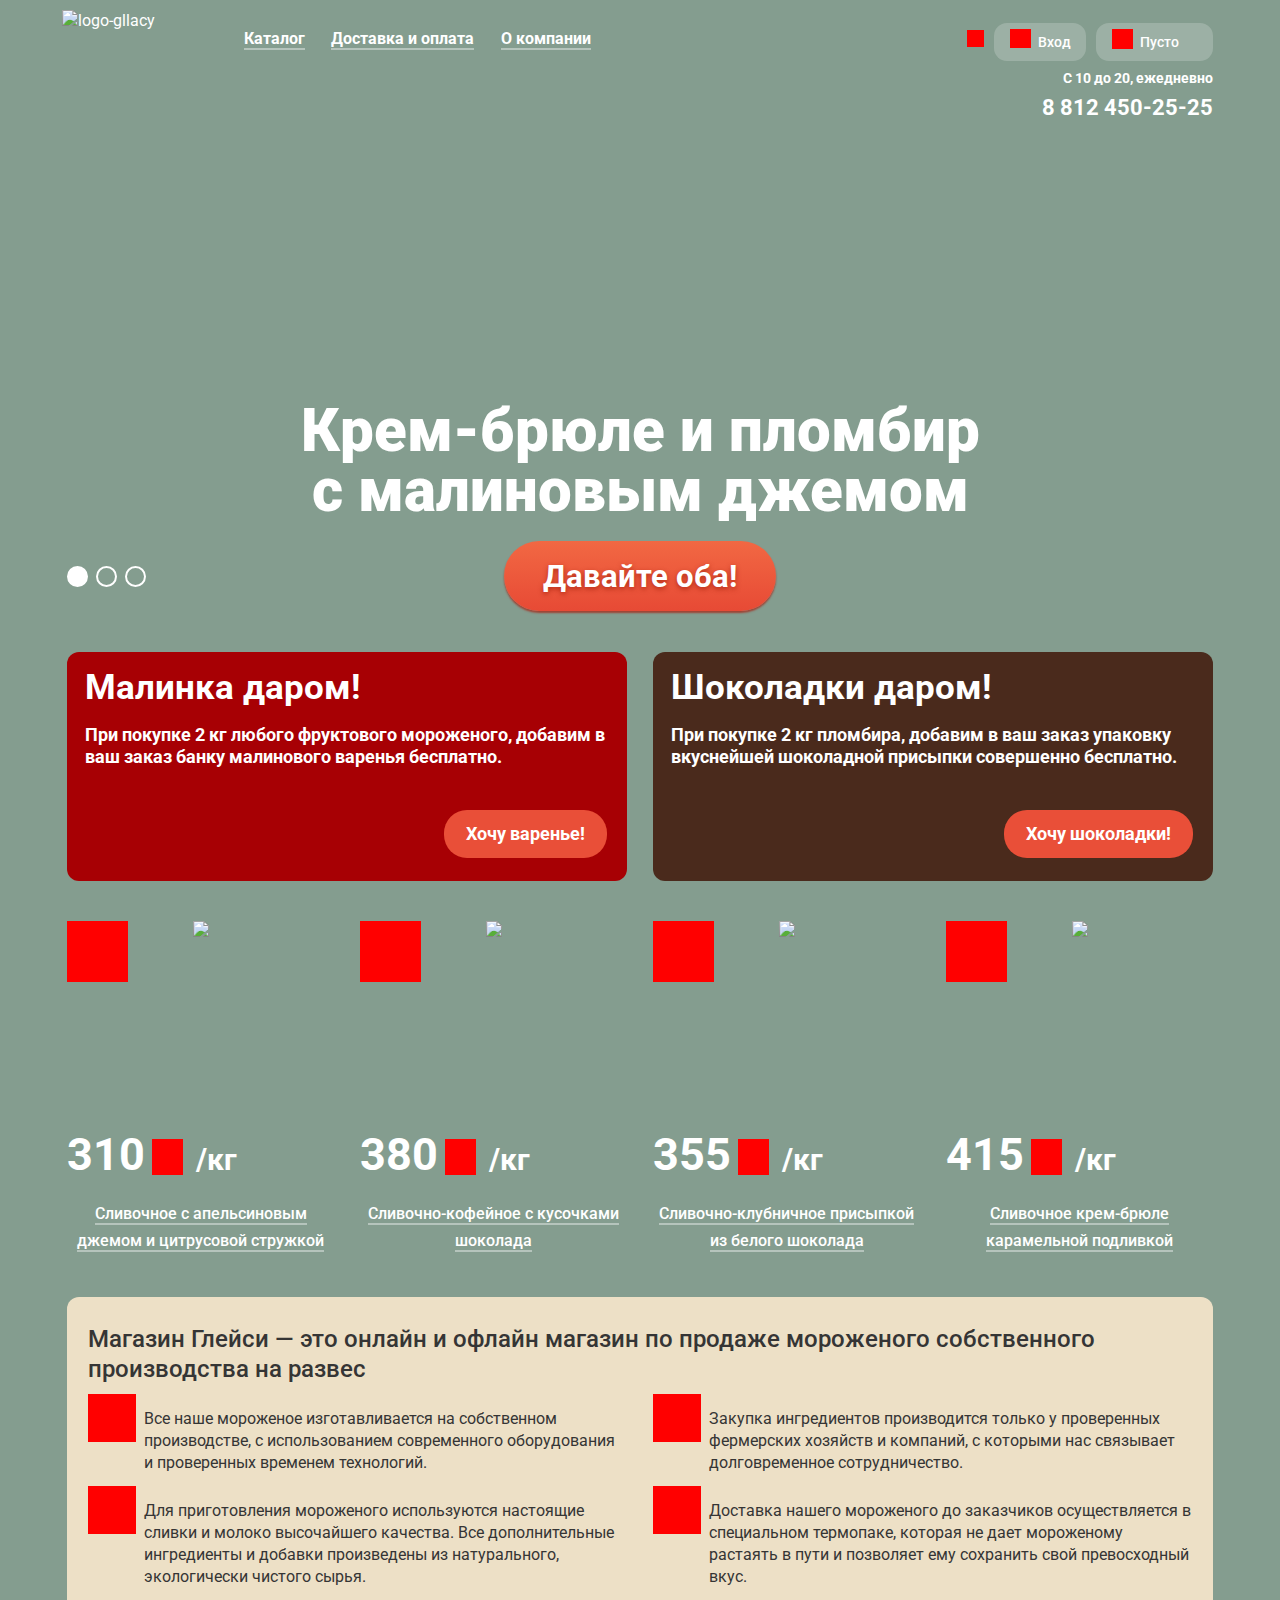
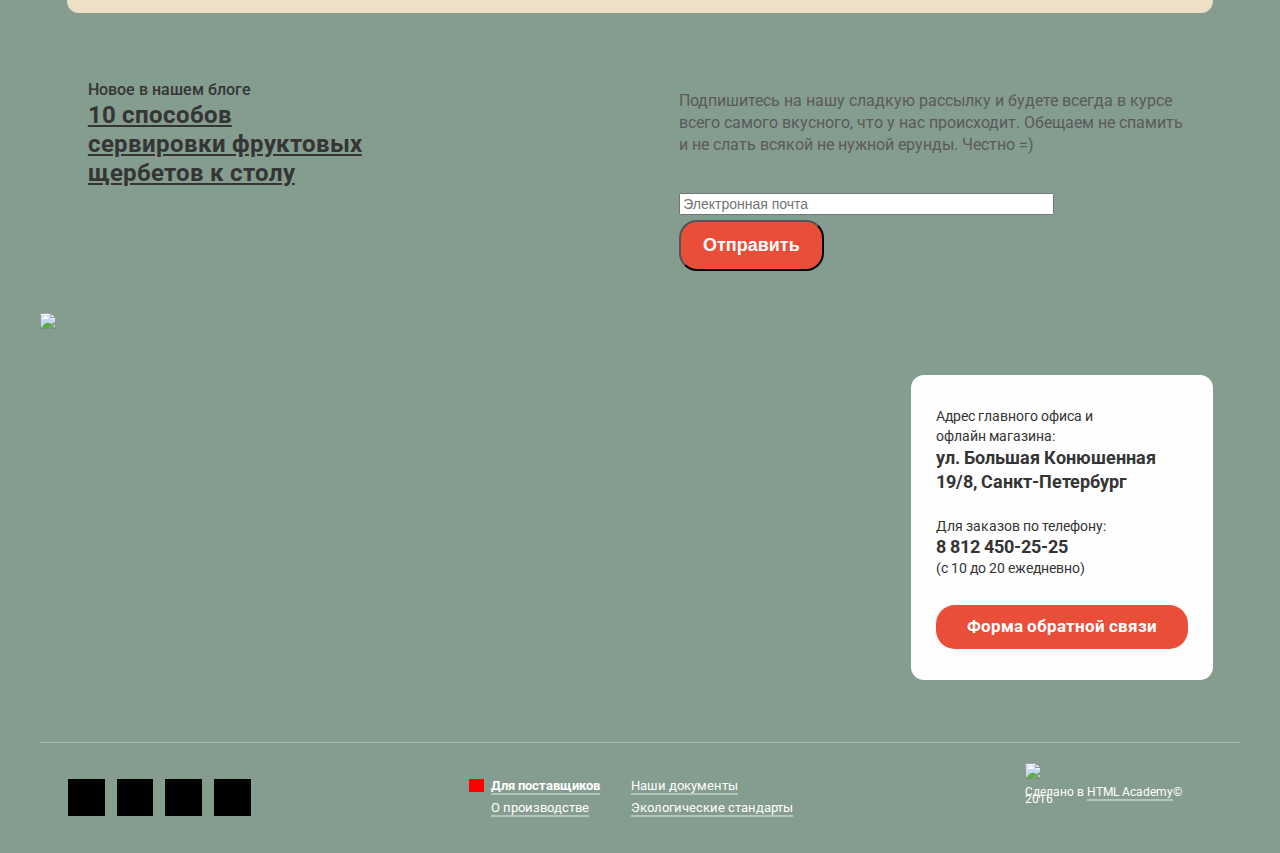
==== index.html @ 46733107 "Сетка страницы index.html  на проверку." ====
<!DOCTYPE html>
<html lang="ru">
  <head>
    <meta charset="utf-8">
    <title>Gllacy Главная</title>
    <link href="css/style.css" rel="stylesheet">
    <link href="https://fonts.googleapis.com/css?family=Roboto:700,900,500&subset=latin,cyrillic" rel="stylesheet" type="text/css">
    <style>
      .feedback-form {display: none;}
      .btn .feedback:hover .feedback-form {display: block;}/** не показывается почему-то**/

      .search-form label,.login-form label,.mailing-form label, .feedback-form label
                         {font-size: 0;
                         display: block; }
      .search-form input, .login-form input,.mailing-form input, .feedback-form input
                        {font-size: 14px;
                         width:100%;}
    </style>
  </head>
  <body>

    <input type="radio" id="btn-1" name="toggle" checked>
    <input type="radio" id="btn-2" name="toggle">
    <input type="radio" id="btn-3" name="toggle">

  <div class="site-wrapper">
    <header class="main-header">
      <div class="container-center clearfix">

        <nav class="main-navigation">
          <div class="logo">
            <img src="img/logo_gllacyshop.svg" width="154px" height="64px" alt="logo-gllacy">
          </div>
          <ul class="catalog-menu">
            <li class="catalog">
              <a href="catalog.html"><span>Каталог</span></a>
              <div class="wrapper-catalog-submenu">
                <ul class="catalog-submenu">
                  <li class="catalog-new">
                    <a href="#">Новинки</a>
                  </li>
                  <li>
                    <a href="gllacy-catalog.html">Сливочное</a>
                  </li>
                  <li>
                    <a href="#">Щербеты</a>
                  </li>
                  <li>
                    <a href="#">Фруктовый лед</a>
                  </li>
                  <li>
                    <a href="#">Мелорин</a>
                  </li>
                </ul>
              </div>
            </li>
            <li>
              <a href="#"><span>Доставка и оплата</span></a>
            </li>
            <li>
              <a href="#"><span>О компании</span></a>
            </li>
          </ul>
        </nav>
        <div class="user-block">
          <div class="user-search">
            <a class="search-link" href="#">
            </a>
            <div class="user-search-form">
              <form class="search-form" action="#" method="post" name="search-form">
                <fieldset>
                  <label><input type="text" name="search-item" value="" placeholder="Что ищем?">Что ищем?</label>
                </fieldset>
              </form>
            </div>
          </div>
          <div class="user-login">
            <a class="user-login-link" href="#">Вход</a>
            <div class="user-login-form">
              <form class="login-form" action="#" method="post" name="login-form">
                <fieldset>
                  <label><input type="email" name="e-mail" value="" placeholder="Электронная почта">Электронная почта</label>
                  <label><input type="password" name="password" value="" placeholder="Пароль">Пароль</label>
                  <div class="wrapper-button-links">
                    <button class="btn" type="submit">Войти</button>
                    <div class="user-login-links">
                      <a href="#">Забыли пароль?</a>
                      <a href="#">Новая регистрация</a>
                    </div>
                  </div>
                </fieldset>
              </form>

            </div>
          </div>
          <div class="user-cart">
            <a class="user-cart-link" href="#"><span class="cart-empty">Пусто</span><span class="cart-number-of-items">2 товара</span> </a>
            <div class="user-cart-form">

                <table class="cart-form-table">
                  <tr>
                    <td class="cart-check"><span class="cart-check-simbol"></span></td>
                    <td class="cart-image"><img src="#" width="" height="" alt="icon-hit1"></td>
                    <td class="cart-description">Пломбир с апельсиновым джемом</td>
                    <td class="cart-price-per-item">1,5 кг <span class="price-per-item">х 200 руб.</span></td>
                    <td class="cart-price-total">300 руб.</td>
                  </tr>
                  <tr>
                    <td class="cart-check"><span class="cart-check-simbol"></span></td>
                    <td class="cart-image"><img src="#" width="" height="" alt="icon-hit3"></td>
                    <td class="cart-description">Клубничный пломбир с присыпкой<br>
                      из белого шоколада</td>
                    <td class="cart-price-per-item">1,5 кг <span class="price-per-item">х 300 руб.</span></td>
                    <td class="cart-price-total">450 руб.</td>
                  </tr>
                  <tr>
                    <td class="cart-total" colspan="4">Итого: 750 руб.</td>
                  </tr>
                </table>
                <a href="#" class="btn btn-order">Оформить заказ</a>

            </div>
          </div>
        </div>
        <div class="contact-info">
          <span class="contact-info-normal">С 10 до 20, ежедневно</span><br><span class="contact-info-bold">8 812 450-25-25</span>
        </div>

      </div>
    </header>

    <main class="container-center">

      <div class="slider">
        <div class="slide" id="slide1">
            <div class="slide-title">Крем-брюле и пломбир с малиновым джемом</div>
            <a class="btn btn-slider" href="#">Давайте оба!</a>
          </div>
        <div class="slide" id="slide2">
            <div class="slide-title">Шоколадный пломбир и лимонный сорбет</div>
            <a class="btn btn-slider" href="#">Давайте оба!</a>
          </div>
        <div class="slide" id="slide3">
            <div class="slide-title">Пломбир с помадкой и клубничный щербет</div>
            <a class="btn btn-slider" href="#">Давайте оба!</a>
          </div>
        <div class="slider-controls">
          <label for="btn-1"></label>
          <label for="btn-2"></label>
          <label for="btn-3"></label>
        </div>
      </div>

      <div class="special-offers clearfix">

        <section class="special-offer malinka">
          <h2 class="special-offer-header">Малинка даром!</h2>
          <p>При покупке 2 кг любого фруктового мороженого, добавим
          в ваш заказ банку малинового варенья бесплатно.</p>
          <div class="btn-special-offer">
          <a class="btn" href="#">Хочу варенье!</a>
          </div>
        </section>

        <section class="special-offer chocolate">
          <h2 class="special-offer-header">Шоколадки даром!</h2>
          <p>При покупке 2 кг пломбира, добавим в ваш заказ упаковку
            вкуснейшей шоколадной присыпки совершенно бесплатно.</p>
          <div class="btn-special-offer">
          <a class="btn" href="#">Хочу шоколадки!</a>
          </div>
        </section>

      </div>

      <div class="hit-list">

        <article class="hit">
          <div class="hit-image-block">
            <div class="hit-image">
              <img src="img/icecream_image1.png" width="267" height="267" alt="Сливочное с апельсиновым джемом и цитрусовой стружкой">
            </div>
            <div class="hit-icon">
              ХИТ
            </div>
            <div class="hit-price">
              310 <span class="hit-price-P"></span><span class="kg">/кг</span>
            </div>
          </div>
          <h3 class="hit-title">
            <a href="#">Сливочное с апельсиновым
                        джемом и цитрусовой стружкой</a>
          </h3>
        </article>

        <article class="hit">
          <div class="hit-image-block">
            <div class="hit-image">
              <img src="img/icecream_image2.png" width="267" height="267" alt="Сливочно-кофейное с кусочками шоколада">
            </div>
            <div class="hit-icon">
              ХИТ
            </div>
            <div class="hit-price">
              380 <span class="hit-price-P"></span><span class="kg">/кг</span>
            </div>
          </div>
          <h3 class="hit-title">
            <a href="#">Сливочно-кофейное с кусочками
                        шоколада</a>
          </h3>
        </article>

        <article class="hit">
          <div class="hit-image-block">
            <div class="hit-image">
              <img src="img/icecream_image3.png" width="267" height="267" alt="Сливочно-клубничное с присыпкой из белого шоколада">
            </div>
            <div class="hit-icon">
              ХИТ
            </div>
            <div class="hit-price">
              355 <span class="hit-price-P"></span><span class="kg">/кг</span>
            </div>
          </div>
          <h3 class="hit-title">
            <a href="#">Сливочно-клубничное
                        присыпкой из белого шоколада</a>
          </h3>
        </article>

        <article class="hit">
          <div class="hit-image-block">
            <div class="hit-image">
              <img src="img/icecream_image4.png" width="267" height="267" alt="Сливочное крем-брюле с карамельной подливкой">
            </div>
            <div class="hit-icon">
              ХИТ
            </div>
            <div class="hit-price">
              415 <span class="hit-price-P"></span><span class="kg">/кг</span>
            </div>
          </div>
          <h3 class="hit-title">
            <a href="#">Сливочное крем-брюле
                        карамельной подливкой</a>
          </h3>
        </article>

      </div>

      <section class="seo">
          <div class="seo-header">
            Магазин Глейси  — это онлайн и офлайн магазин по продаже мороженого собственного производства на развес
          </div>

          <div class="seo-content1">
            <div class="seo-icon"></div>
            <p class="seo-text">Все наше мороженое изготавливается на собственном
                производстве, с использованием современного оборудования
                и проверенных временем технологий.</p>
          </div>

           <div class="seo-content2">
            <div class="seo-icon"></div>
            <p class="seo-text">Закупка ингредиентов  производится только у проверенных
                фермерских хозяйств и компаний, с которыми нас связывает
                долговременное сотрудничество.</p>
          </div>

          <div class="seo-content3">
            <div class="seo-icon"></div>
            <p class="seo-text">Для приготовления мороженого используются настоящие
              сливки и молоко высочайшего качества. Все дополнительные
              ингредиенты и добавки произведены из натурального,
              экологически чистого сырья.</p>
          </div>

          <div class="seo-content4">
            <div class="seo-icon"></div>
            <p class="seo-text">Доставка нашего мороженого до заказчиков осуществляется
                в специальном термопаке, которая не дает мороженому
                растаять в пути и позволяет ему сохранить свой превосходный вкус.</p>
          </div>
      </section>

      <div class="wrapper-blognews-mailing clearfix">

        <section class="blog-news">
          <span>Новое в нашем блоге</span>
          <h3 class="main-news">
            <a href="#"> 10 способов сервировки
              фруктовых щербетов
              к столу</a>
          </h3>
        </section>

        <section class="mailing">
          <p>Подпишитесь на нашу сладкую рассылку и будете всегда в курсе
            всего самого вкусного, что у нас происходит. Обещаем не спамить
            и не слать всякой не нужной ерунды. Честно =)</p>
          <form class="mailing-form" action="#" method="post">
            <fieldset>
              <label><input type="email" name="e-mail" value="" placeholder="Электронная почта">Электронная почта</label>
              <button class="btn" type="submit">Отправить</button>
            </fieldset>
          </form>
        </section>

      </div>

    </main>

    <section class="map">

      <div class="container-center">

        <div class="map-image">
          <img src="img/map_with_pointer.jpg" width="1200" height="430" alt="map-image">
        </div>
        <div class="map-contacts">
          <p class="map-contacts-part1">Адрес главного офиса и<br>
                офлайн магазина:<br>
              <span class="map-contacts-text-bold">ул. Большая Конюшенная
                19/8, Санкт-Петербург</span></p>
          <p class="map-contacts-part2">Для заказов по телефону:<br>
            <span class="map-contacts-text-bold">8 812 450-25-25</span><br>
            (с 10 до 20 ежедневно)</p>
          <a class="btn" onclick="">Форма обратной связи</a>
        </div>
        <form class="feedback-form" action="#" method="post">
          <fieldset>
            <legend>Мы обязательно вам ответим!</legend>
            <label><input type="text" name="name" value="" placeholder="Как вас зовут?">Как вас зовут?</label>
            <label><input type="text" name="e-mail" value="" placeholder="Ваша почта для ответа?">Ваша почта для ответа?</label>
            <textarea rows="8" placeholder="Напишите что-нибудь...">Напишите что-нибудь...</textarea><br>
          </fieldset>
          <button class="btn" type="submit">Отправить</button>
        </form>

      </div>
    </section>

    <footer class="main-footer">
      <div class="container-center clearfix">

        <section class="footer-social">
          <a class="social-btn social-btn-tw" href="#">Твиттер</a>
          <a class="social-btn social-btn-inst" href="#">Инстаграм</a>
          <a class="social-btn social-btn-fb" href="#">Фейсбук</a>
          <a class="social-btn social-btn-vk" href="#">Вконтакте</a>
        </section>
        <section class="footer-about-us">
          <div class="about-us-column1">
          <a href="#">Для поставщиков</a><br>
          <a href="#">О производстве</a>
          </div>
          <div class="about-us-column2">
          <a href="#">Наши документы</a><br>
          <a href="#">Экологические стандарты</a>
            </div>
        </section>
        <section class="footer-copyright">
          <a href="https://htmlacademy.ru"> <img src="img/logo-html_academy.svg" width="108" height="37" alt="logo-HTML-academy"></a>
          <p>Сделано в <a href="https://htmlacademy.ru">HTML Academy</a>© 2016</p>
        </section>

      </div>
    </footer>
    </div>
  </body>
</html>
---- css/style.css ----
body {
  font-family: 'Roboto', Helvetica, sans-serif;
  font-size: 16px;
  font-weight: normal;
  line-height: 22px;
  color: #ffffff;
}

body {
  margin: 0;
  padding: 0;
  background: #849d8f;
}
/**---------------------Slider-index.html only-------------------**/
body > input[type="radio"] {
  display: none;
}

.site-wrapper {
  min-width: 1200px;
  background: #849d8f url("../img/slider_option1.png") no-repeat;
  background-position: top center;
  transition: background-image 0.5s ease, background-color 0.5s ease;
}

.site-wrapper:before,
.site-wrapper:after {
  content: "";
  visibility: hidden;
}

.site-wrapper:before{
  background-image: url("../img/slider_option2.png");
}

.site-wrapper:after {
  background-image: url("../img/slider_option3.png");
}
/**---------------------Slider-index.html only-------------------**/

.container-center {
  width: 1200px;
  margin: 0 auto;
  padding: 0 27px;
  -webkit-box-sizing: border-box;
  -moz-box-sizing: border-box;
  box-sizing: border-box;
}

header .container-center {
  position: relative;
}

.main-header .main-navigation {
  float: left;
  max-width: 766.70px;
}

.main-navigation .catalog-menu {
  margin: 0;
  margin-left: 163.88px;
  padding: 0;
  padding-top: 23px;
  list-style: none;
  font-size: 0;
}

.catalog-menu > li {
  display: inline-block;
  position: relative;
  vertical-align: top;
  font-size: 16px;
  font-weight: bold;
  line-height: 20px;
}

.catalog-menu > li > a {
  display: block;
  padding: 7px 13.13px;
  color: #ffffff;
  text-decoration: none;
  line-height: 18px;
  border-radius: 13px;
}

.catalog-menu span {
  border-bottom: 2px rgba(255, 255, 255, 0.4) solid;
}

.catalog-menu li:hover a {
  background: #f7f6f3;
  color: #333333;
}

.wrapper-catalog-submenu {
  display: none;
  position: absolute;
  z-index: 100;
  top: 32px;
  left: -6.62px;
  min-width: 142.81px;
  padding-top: 5px;
}

.main-navigation .catalog-submenu {
  padding: 0;
  padding-top: 10.87px;
  padding-bottom: 5px;
  background: #f7f6f3;
  list-style: none;
  border-radius: 4px;
  -webkit-box-sizing: border-box;
  -moz-box-sizing: border-box;
  box-sizing: border-box;
}

.catalog-submenu > li {
  font-size: 14px;
  font-weight: normal;
}

.catalog-submenu a {
  display: block;
  margin-bottom: 5px;
  padding-top: 6px;
  padding-bottom: 6px;
  padding-left: 19.75px;
  padding-right: 21.14px;
  color: #343434;
  text-decoration: none;
}

.catalog:hover .wrapper-catalog-submenu {
  display: block;
}

.main-header .user-block {
  float: right;
  max-width: 322.61px;
  padding-top: 23px;
  vertical-align: top;
  font-size: 0;
}

.user-search, .user-login, .user-cart {
  display: inline-block;
  position: relative;
  margin-left: 10.20px;
  font-size: 14px;
  font-weight: 500;
}

.search-link, .user-login-link, .user-cart-link {
  display: block;
  position: relative;
  padding-top: 8.06px;
  padding-bottom: 8.22px;
  color: #ffffff;
  text-decoration: none;
  background: rgba(255,255,255,0.2);
  border-radius: 13px;
  -webkit-box-sizing: border-box;
  -moz-box-sizing: border-box;
  box-sizing: border-box;
}

.search-link {
  width: 17px;
  height: 17px;
}

.search-link::before {
  content: "";
  position: absolute;
  top: 0;
  left: 0;
  width: 17px;
  height: 17px;
  background: #ff0000;
}

.user-login-link {
  min-width: 91.88px;
  padding-left: 44px;
}

.user-login-link::before {
  content: "";
  position: absolute;
  top: 6px;
  left: 16px;
  width: 21px;
  height: 19px;
  background: #ff0000;
}

.user-cart-link {
  min-width: 117px;
  padding-left: 44px;
}

.user-cart-link::before {
  content: "";
  position: absolute;
  top: 6px;
  left: 16px;
  width: 21px;
  height: 20px;
  background: #ff0000;
}

.user-search-form, .user-login-form, .user-cart-form {
  display: none;
  position: absolute;
  z-index: 100;
  right: 0;
  top: 37px;
}

.user-search:hover .search-link,
.user-login:hover .user-login-link,
.user-cart:hover .user-cart-link {
  background: #f8f7f4;
  color: #313131;
}

.user-search:hover .user-search-form,
.user-login:hover .user-login-form,
.user-cart:hover .user-cart-form {
  display: block;
}

.cart-number-of-items {
  display: none;
}

.user-cart:hover .cart-number-of-items {
  display: block;
}

.user-cart:hover .cart-empty {
  display: none;
}

.clearfix::after {
  content: "";
  display: table;
  clear: both;
}

.main-header .logo {
  position: absolute;
  top: 9.69px;
  left: 21.75px;
}

.main-header .contact-info {
  position: absolute;
  top: 70.87px;
  right: 27px;
  width: 322.61px;
  color: #ffffff;
  font-size: 0;
  text-align: right;
}

.contact-info-normal {
  font-size: 14px;
  font-weight: bold;
  line-height: 15.67px;
}

.contact-info-bold {
  font-size: 22px;
  font-weight: bold;
  line-height: 28.35px;
}

.btn {
  display: inline-block;
  vertical-align: top;
  background-color: #e94f38;
  color: #ffffff;
  text-decoration: none;
}
/**--------------------- slider-index.html only-------------------**/
.slider {
  position: relative;
  margin-bottom: 40.67px;
  padding-top: 339.50px;
  text-align: center;
}

.slide {
  display: none;
}

.slide-title {
  width: 700px;
  margin: 0 auto;
  margin-bottom: 19.77px;
  color: #ffffff;
  font-size: 60px;
  font-weight: 900;
  line-height: 60.35px;
}

.btn-slider {
  padding: 14.33px 38.80px;
  text-align: center;
  font-size: 31.48px;
  font-weight: bold;
  line-height: 41px;
  text-shadow: 0 2px 5px rgba(160, 32, 11, 0.76);
  background: -moz-linear-gradient(top, #f26843 0%, #e74a35 100%);
  background: -webkit-linear-gradient(top, #f26843 0%, #e74a35 100%);
  background: linear-gradient(to bottom, #f26843 0%, #e74a35 100%);
  border-radius: 100px;
  box-shadow: 0 2px 2px rgba(172, 16, 0, 0.64);
}

.slide-btn:hover {
  background: -moz-linear-gradient(top, #f58669 0%, #ec6f5e 100%);
  background: -webkit-linear-gradient(top, #f58669 0%, #ec6f5e 100%);
  background: linear-gradient(to bottom, #f58669 0%, #ec6f5e 100%);
  box-shadow: 0 2px 2px rgba(172, 16, 0, 1);
}

.slide-btn:active {
  background: -moz-linear-gradient(top, #d84732 0%, #e1613e 100%);
  background: -webkit-linear-gradient(top, #d84732 0%, #e1613e 100%);
  background: linear-gradient(to bottom, #d84732 0%, #e1613e 100%);
  box-shadow: inset 0 2px 2px rgba(172, 16, 0, 1);
}

.slider-controls {
  position: absolute;
  bottom: 22.55px;
  left: 0;
  z-index: 20;
  font-size: 0;
}

.slider-controls label {
  display: inline-block;
  width: 17px;
  height: 17px;
  margin-right: 8px;
  vertical-align: top;
  background-color: transparent;
  border: 2px solid #ffffff;
  border-radius: 50%;
  cursor: pointer;
}

#btn-1:checked ~ .site-wrapper #slide1,
#btn-2:checked ~ .site-wrapper #slide2,
#btn-3:checked ~ .site-wrapper #slide3 {
  display: block;
}

#btn-1:checked ~ .site-wrapper {
  background-color: #849d8f;
  background-image: url("../img/slider_option1.png");
}

#btn-2:checked ~ .site-wrapper {
  background-color: #8996a6;
  background-image: url("../img/slider_option2.png");
}

#btn-3:checked ~ .site-wrapper {
  background-color: #9d8b84;
  background-image: url("../img/slider_option3.png");
}

#btn-1:checked ~ .site-wrapper label[for="btn-1"],
#btn-2:checked ~ .site-wrapper label[for="btn-2"],
#btn-3:checked ~ .site-wrapper label[for="btn-3"] {
  background-color: #ffffff;
}
/**--------------------- slider-index.html only-------------------**/

/**--------------------- special offers-index.html only-------------------**/
.special-offers {
  margin-bottom: 40.25px;
  color: #ffffff;
}

.special-offer {
  max-width: 560px;
  padding-left: 18px;
  padding-right: 20px;
  padding-top: 17.67px;
  border-radius: 12px;
  -webkit-box-sizing: border-box;
  -moz-box-sizing: border-box;
  box-sizing: border-box;
}

h2.special-offer-header {
  margin-top: 0;
  margin-bottom: 16px;
  font-size: 35px;
  font-weight: bold;
  line-height: 38.61px;
}

.special-offers p {
  margin-top: 0;
  margin-bottom: 27.29px;
  min-height: 58.78px;
  font-size: 18px;
  font-weight: bold;
  line-height: 22px;
}

.malinka {
  float: left;
  background: #a70004 url("../img/special_offer_malinka.png") no-repeat;
  background-size: cover;
}

.chocolate {
  float: right;
  background: #4a2a1c url("../img/special_offer_chocolate.png") no-repeat;
  background-size: cover;
}

.btn-special-offer {
  margin-bottom: 22.89px;
  text-align: right;
  font-size: 18px;
  font-weight: bold;
}

.btn-special-offer a {
  padding: 12.99px 21.86px;
  border-radius: 23px;
}
/**--------------------- special offers-index.html only-------------------**/

/**--------------------- catalog container-header-catalog.html only-------------------**/
.container-header {
  padding-top: 44.05px;
  font-size: 0;
}

.container-header .breadcrumbs{
  margin-bottom: 5.67px;
  padding-right: 261.5px;
}

.breadcrumbs a {
  display: inline-block;
  vertical-align: top;
  margin-right: 20.43px;

  text-decoration: none;
  font-size: 14px;
  font-weight: normal;
  line-height: 15.62px;
  color: #ffffff;
}

h1.container-header-header {
  font-size: 35px;
  font-weight: bold;
  color: #ffffff;
  line-height: 30px;
}
/**--------------------- catalog container-header-catalog.html only-------------------**/

/**--------------------- catalog container-content-catalog.html only-------------------**/
.container-content {

}
/**--------------------- FORM filter-icecream-catalog.html only-------------------**/
.container-content .filter-icecream{
  margin-bottom: 39.8px;
  font-size: 0;
}

.filter-icecream-sorting, .filter-icecream-price,
.filter-icecream-fatness,.filter-icecream-filler{
  display: inline-block;
  vertical-align: top;
  margin-right: 15.2px;
}
/**--------------------- FORM filter-icecream-sorting.html only-------------------**/


.filter-icecream-sorting .select {
  display: inline-block;
  width: 200px;
  height: 30px;
  line-height: 30px;
  background: rgba(155,155,155,.6);
  border-radius: 30px;
  position: relative;
}

.filter-icecream-sorting .select::after {
  position: absolute;
  content: "";
  border-top: 8px solid #000;
  border-left: 5px solid transparent;
  border-right: 5px solid transparent;
  border-bottom-width: 0;
  right: 10px;
  top: 13px;
}

.select input {
  display: none;
}

#popular:checked ~ .select-text .select-text-1,
#cheap:checked ~ .select-text .select-text-2,
#expensive:checked ~ .select-text .select-text-3,
#fat:checked ~ .select-text .select-text-4 {
  display: block;
}

#popular:checked ~ .select-drop [for="popular"],
#cheap:checked ~ .select-drop [for="cheap"],
#expensive:checked ~ .select-drop [for="expensive"],
#fat:checked ~ .select-drop [for="fat"] {
  display: none;
}

.select-text div {
  display: none;
  padding: 0 20px;
}

.select-drop {
  top: 100%;
  width: 100%;
  box-sizing: border-box;
  position: absolute;
  background: white;
  display: none;
}

.select:hover .select-drop {
  display: block;
}

.label-drop {
  display: block;
  line-height: 1.5;
  padding: 3px 20px;
}

.label-drop:hover {
  background: blue;
}
/**--------------------- FORM filter-icecream-sorting.html only-------------------**/

/**--------------------- FORM filter-icecream-price-catalog.html only-------------------**/
/**--------------------- FORM filter-icecream-price-catalog.html only-------------------**/

/**--------------------- FORM filter-icecream-fatness-catalog.html only-------------------**/
/**--------------------- FORM filter-icecream-fatness-catalog.html only-------------------**/

/**--------------------- FORM filter-icecream-filler-catalog.html only-------------------**/
/**--------------------- FORM filter-icecream-filler-catalog.html only-------------------**/

/**--------------------- FORM filter-icecream-catalog.html only-------------------**/




/**--------------------- list-of-icecreams, hit-list-common for index.html, catalog.html-------------------**/
.hit-list {
  margin-bottom: 39.83px;
  font-size: 0;
}

.list-of-icecreams {
  margin-bottom: 81.94px;
  font-size: 0;
}

.hit, .icecream-option {
  display: inline-block;
  vertical-align: top;
  max-width: 267px;
  margin-right: 26px;
  text-align: center;
}

.hit:nth-child(4n),
.icecream-option:nth-child(4n) {
  margin-right: 0;
}

.hit-image-block, .icecream-image-block {
  position: relative;
  width: 267px;
  height: 267px;
  margin-bottom: 15px;
}

.hit-icon {
  font-size: 0;
}

.hit-icon::after {
  content: "";
  position: absolute;
  top: 0;
  left: 0;
  width: 61px;
  height: 61px;
  z-index: 2;
  background: #ff0000;
}

.hit-price, .icecream-price {
  position: absolute;
  top: 208.5px;
  left: 0;
  z-index: 2;
  vertical-align: bottom;
  font-size: 45px;
  font-weight: bold;
  line-height: 52px;
  color: #ffffff;
}

.hit-price .kg, .icecream-price .kg {
  font-size: 30px;
  font-weight: bold;
  color: #ffffff;
}

.hit-price-P, .icecream-price-P {
  margin: 0 20px;
  font-size: 0;
}

.hit-price-P::after,
.icecream-price-P::after {
  content: "";
  position: absolute;
  top: 9.36px;
  left: 85.04px;
  width: 31px;
  height: 36px;
  z-index: 3;
  background: #ff0000;
}

.hit-title a, .icecream-title a {
  font-size: 16px;
  font-weight: 500;
  color: #ffffff;
  line-height: 22px;
  text-decoration: none;
  border-bottom: 2px rgba(255, 255, 255, 0.4) solid;
}
.icecream-quick-view {
  display: none;
}
.icecream-quick-view {
  position: absolute;
  z-index: 1;
  top: -6px;
  left: -6px;
  width: 278px;
  height: 405px;
  background: rgba(255, 255, 255, 0.3);
  border-radius: 4px;
}

.icecream-quick-view a {
  display: inline-block;
  margin: 0 auto;
  margin-top: 348px;
  padding: 9px 26px;
  font-size: 15px;
  font-weight: bold;
  color: #ffffff;
  line-height: 24.3px;
  text-decoration: none;
  border-radius: 14px;
}

.icecream-option:hover .icecream-quick-view {
  display: block;
}

.icecream-option:hover .icecream-image {
  position: absolute;
  z-index: 4;
}

.icecream-option:hover .icecream-price {
  z-index: 5;
}

.icecream-option:hover .icecream-title {
  z-index: 5;
}

/**--------------------- list-of-icecreams, hit-list-common for index.html, catalog.html-------------------**/
/**--------------------- pagination-catalog.html only-------------------**/
.pagination {
  float:right;
  margin-bottom: 39px;
  font-size: 0;
  vertical-align: middle;
}

.pagination a{
  display: inline-block;
  vertical-align: middle;
  width:26px;
  height:26px;
  text-align: center;
  text-decoration: none;
  font-size: 16px;
  font-weight: 500;
  color: #ffffff;
  line-height: 26px;
}

a.prev, a.next {
  font-size: 0;
}
.pagination i {
  font-size: 16px;
  font-weight: 500;
  color: #ffffff;
  line-height: 22px;
  vertical-align: middle;
}
.pagination .disabled {
  color:rgba(255, 255, 255, 0.2);
}

.pagination a:hover {
  width: 26px;
  height: 26px;
  -moz-border-radius: 13px;
  -webkit-border-radius: 13px;
  border-radius: 13px;
  background-color: rgba(255, 255, 255, 0.2);
}

.pagination a:active {
  width: 26px;
  height: 26px;
  -moz-border-radius: 13px;
  -webkit-border-radius: 13px;
  border-radius: 13px;
  background-color: #ffffff;
  color: #353535;
}
/**--------------------- pagination-catalog.html only-------------------**/

/**--------------------- SEO-index.html only-------------------**/
.seo {
  max-width: 1146px;
  margin-bottom: 40px;
  padding-top: 27.17px;
  padding-left: 20.81px;
  padding-bottom: 13.8px;
  padding-right: 15.18px;
  background: #ede0c6 url("../img/seo-pattern.jpg") repeat;
  color: #353535;
  vertical-align: top;
  border-radius: 12px;
  -webkit-box-sizing: border-box;
  -moz-box-sizing: border-box;
  box-sizing: border-box;
}

.seo-header {
  margin: 0;
  margin-bottom: 9.81px;
  font-size: 24px;
  font-weight: 500;
  line-height: 30px;
}

.seo-text {
  margin: 0;
  font-size: 16px;
  font-weight: normal;
  line-height: 22px;
}

.seo-content1, .seo-content2, .seo-content3, .seo-content4 {
  display: inline-block;
  position: relative;
  margin-bottom: 11.15px;
  padding-left: 55.84px;
  padding-top: 14.69px;
  -webkit-box-sizing: border-box;
  -moz-box-sizing: border-box;
  box-sizing: border-box;
}

.seo-content1, .seo-content3 {
  max-width: 535.79px;
  margin-right: 25.75px;
}

.seo-content2, .seo-content4 {
  max-width: 540px;
}

.seo-content1 .seo-icon::after {
  content: "";
  position: absolute;
  top: 0;
  left: 0;
  width: 48px;
  height: 48px;
  background: #ff0000;
}

.seo-content2 .seo-icon::after {
  content: "";
  position: absolute;
  top: 0;
  left: 0;
  width: 48px;
  height: 48px;
  background: #ff0000;
}

.seo-content3 .seo-icon::after {
  content: "";
  position: absolute;
  top: 0;
  left: 0;
  width: 48px;
  height: 48px;
  background: #ff0000;
}

.seo-content4 .seo-icon::after {
  content: "";
  position: absolute;
  top: 0;
  left: 0;
  width: 48px;
  height: 48px;
  background: #ff0000;
}
/**--------------------- SEO-index.html only-------------------**/
/**--------------------- blog news_mailing-index.html only-------------------**/
.wrapper-blognews-mailing {
  margin-bottom: 39.78px;
}

.blog-news {
  float: left;
  max-width: 560px;
  min-height: 220px;
  padding-top: 25.71px;
  padding-left: 20.81px;
  padding-right: 254.98px;
  background: url("../img/blog_news_bd.png") no-repeat;
  -webkit-box-sizing: border-box;
  -moz-box-sizing: border-box;
  box-sizing: border-box;
}

.blog-news span {
  margin: 0;
  margin-bottom: 8px;
  color: #353535;
  font-size: 16px;
  font-weight: 500;
}

.main-news {
  margin: 0;
  color: #353535;
  font-size: 24px;
  font-weight: bold;
  line-height: 29px;
}

.main-news a{
  font-size: 24px;
  font-weight: bold;
  color: #353535;
  line-height: 29px;
}

.mailing {
  float: right;
  max-width: 560px;
  min-height: 220px;
  padding-top: 36.86px;
  padding-left: 26.19px;
  padding-right: 23px;
  background: url("../img/mailing_form_bd.png") no-repeat;
  -webkit-box-sizing: border-box;
  -moz-box-sizing: border-box;
  box-sizing: border-box;
}

.mailing p {
  margin: 0;
  margin-bottom: 37.29px;
  font-size: 16px;
  font-weight: normal;
  color: #5a5a5a;
  line-height: 22px;
}

.mailing-form {
  font-size: 0;
  vertical-align: top;
}

.mailing-form input[type="email"] {
  display: inline-block;
  max-width: 367.11px;
}

.mailing-form label {
  margin: 0;
  padding: 0;
}

.mailing-form button[type="submit"] {
  display: inline-block;
  padding: 12.99px 21.86px;
  text-align: right;
  font-size: 18px;
  font-weight: bold;
  border-radius: 18px;
}

.mailing-form fieldset {
  padding: 0;
  margin: 0;
  border: none;
}
/**--------------------- blog news_mailing-index.html only-------------------**/
/**--------------------- MAP-index.html only-------------------**/
.map .container-center {
  min-height: 429.43px;
  max-width: 1200px;
}

.map-image {
  margin: 0;
  padding: 0;
  font-size: 0;
  line-height: 0;
}

.map .container-center {
  padding: 0;
  position: relative;
}

.map-contacts {
  position: absolute;
  right: 27px;
  top: 50%;
  width: 302px;
  margin-top: -152.5px;
  padding: 31px 25px;
  background: #fefefe;
  border-radius: 13px;
  font-size: 14px;
  font-weight: normal;
  line-height: 20px;
  color: #343434;
  color: #343434;
  -webkit-box-sizing: border-box;
  -moz-box-sizing: border-box;
  box-sizing: border-box;
}

.map-contacts p {
  margin: 0;
  padding: 0;
}

p.map-contacts-part1 {
  margin-bottom: 22.33px;
}

p.map-contacts-part2 {
  margin-bottom: 27px;
}

.map-contacts-text-bold {
  font-size: 18px;
  font-weight: bold;
  line-height: 24px;
  color: #343434;
}

.map-contacts-part2 .map-contacts-text-bold {
   line-height: 22px;
}

.map-contacts .btn{
  display: block;
  margin: 0 auto;
  padding: 12px 31px;
  border-radius: 19px;
  font-size: 17px;
  font-weight: bold;
  line-height: 19.55px;
}

/**--------------------- MAP-index.html only-------------------**/

/**--------------------- FOOTER-common for index.html, catalog.html-------------------**/
.main-footer .container-center {
  border-top: 1px rgba(255, 255, 255, 0.3) solid;
}
.footer-social {
  float: left;
  width: 184.25px;
  margin-right: 217.78px;
  padding-top: 35.67px;
  padding-left: 1px;
  font-size: 0;
  vertical-align: top;
  -webkit-box-sizing: border-box;
  -moz-box-sizing: border-box;
  box-sizing: border-box;
}

.footer-social .social-btn {
  display: inline-block;
  width: 36.65px;
  height: 36.65px;
  margin-right: 12px;
  font-size: 0;
  background: black;
}

.footer-social .social-btn:last-child {
  margin-right: 0;
}

.footer-about-us {
  float: left;
  position: relative;
  padding-top: 35.67px;
  padding-left: 21.66px;
  padding-bottom: 30px;
  vertical-align: top;
  font-size: 0;
}

.about-us-column1, .about-us-column2 {
  display: inline-block;
  font-size: 0;
}

.about-us-column1 {
  margin-right: 30.83px;
}

.footer-about-us a {
  display: inline-block;
  font-size: 13px;
  font-weight: normal;
  color: #ffffff;
  text-decoration: none;
  line-height: 14px;
  border-bottom: 2px rgba(255, 255, 255, 0.4) solid;
}

.about-us-column1 a:first-child {
  font-weight: bold;
}

.footer-about-us::before {
  content: "";
  position: absolute;
  top: 35.67px;
  left: 0;
  width: 15px;
  height: 13px;
  background: #ff0000;
}

.footer-copyright {
  float: right;
  position: relative;
  width: 187.81px;
  padding-top: 19.20px;
  font-size: 0;
  line-height: 0;
}

.footer-copyright p a {
  font-size: 12px;
  font-weight: normal;
  color: #ffffff;
  text-decoration: none;
  line-height: 13.33px;
  border-bottom: 2px rgba(255, 255, 255, 0.4) solid;
}

.footer-copyright p {
  margin: 0;
  margin-top: 7.45px;
  padding: 0;
  font-size: 12px;
  font-weight: normal;
  color: #ffffff;
}
/**--------------------- FOOTER-common for index.html, catalog.html-------------------**/
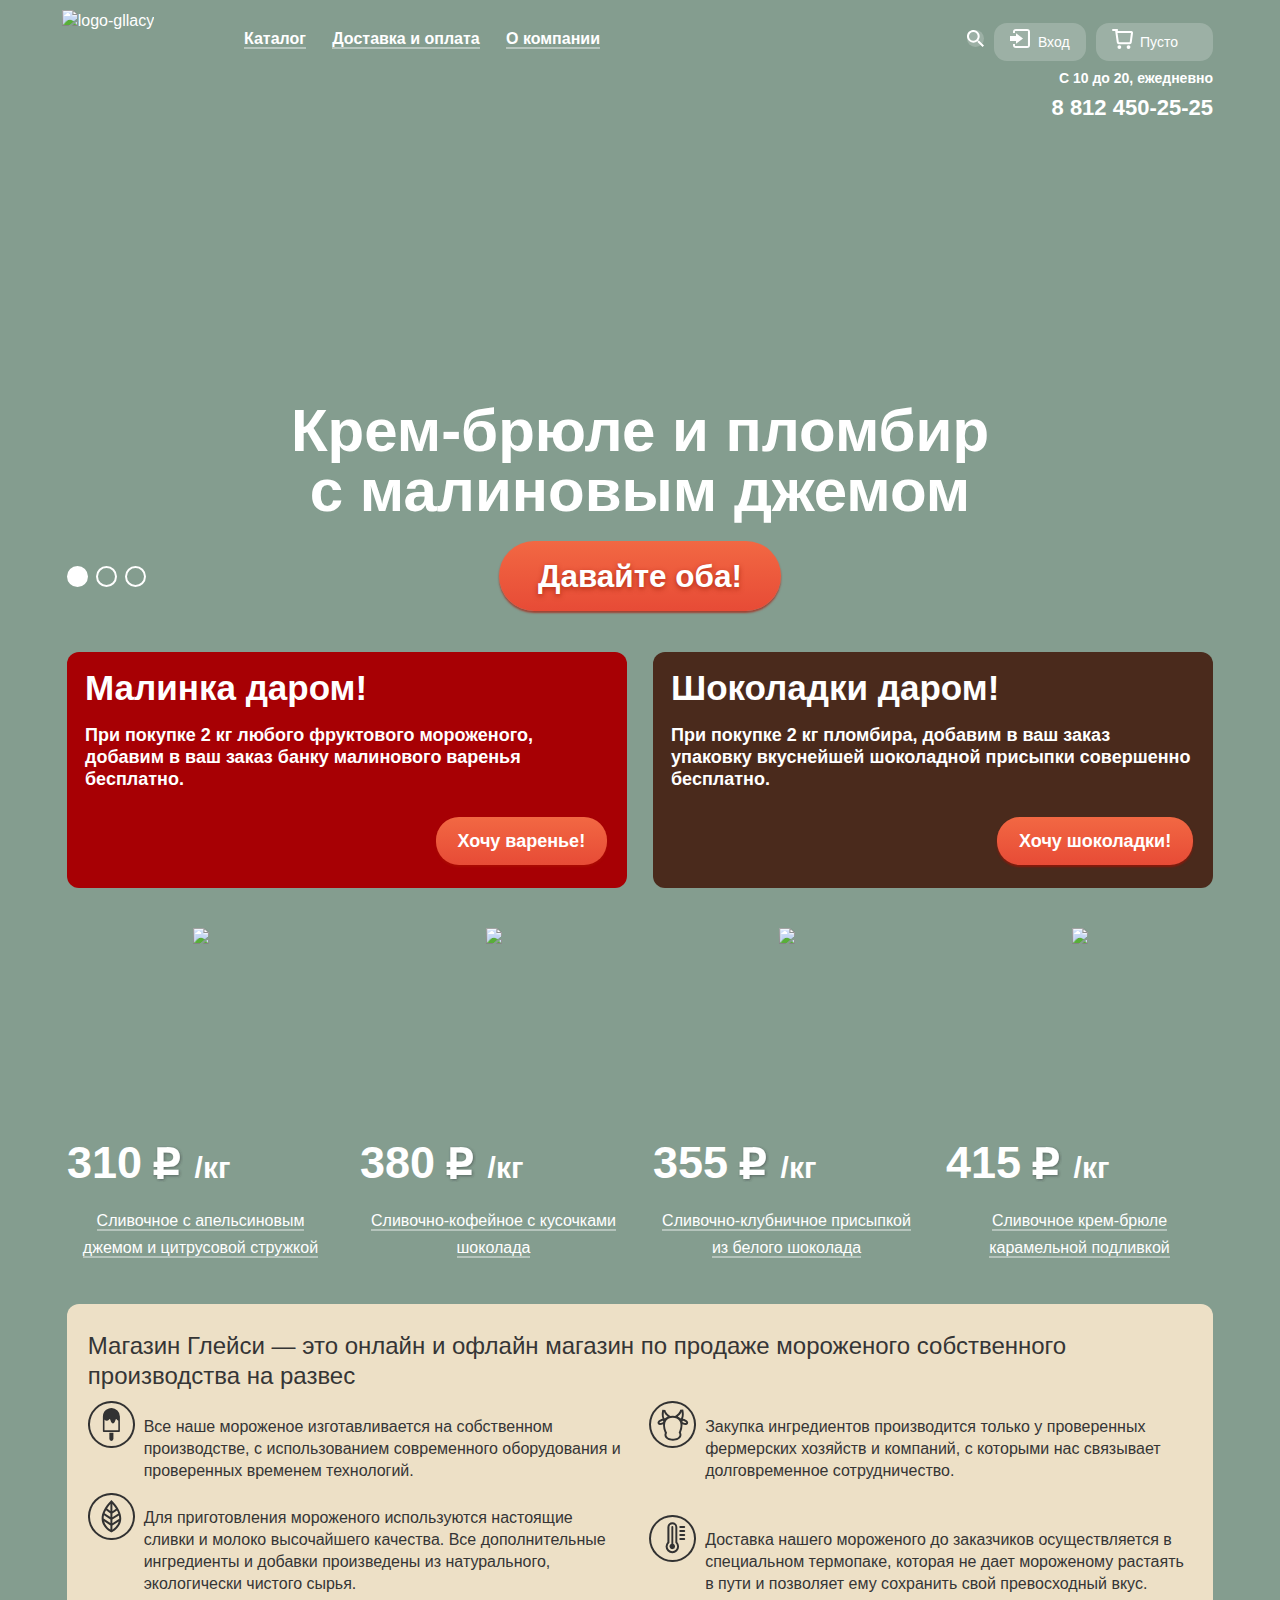
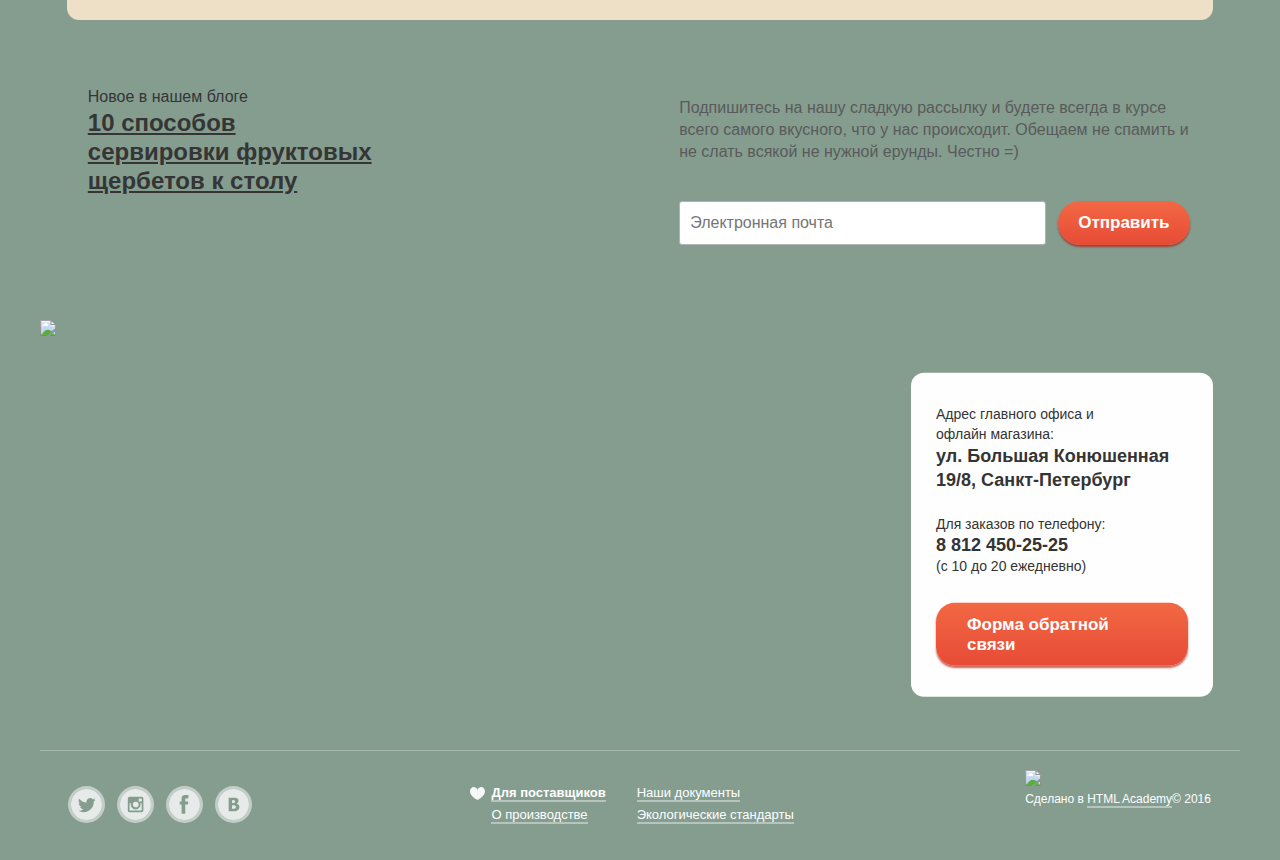
==== commit b554267f: "Сетка страницы index.html  на проверку." ====
--- a/index.html
+++ b/index.html
@@ -4,17 +4,17 @@
     <meta charset="utf-8">
     <title>Gllacy Главная</title>
     <link href="css/style.css" rel="stylesheet">
-    <link href="https://fonts.googleapis.com/css?family=Roboto:700,900,500&subset=latin,cyrillic" rel="stylesheet" type="text/css">
+    <!--<link href="https://fonts.googleapis.com/css?family=Roboto:700,900,500&subset=latin,cyrillic" rel="stylesheet" type="text/css">-->
     <style>
       .feedback-form {display: none;}
-      .btn .feedback:hover .feedback-form {display: block;}/** не показывается почему-то**/
+      /**.btn .feedback:hover .feedback-form {display: block;}/** не показывается почему-то
 
       .search-form label,.login-form label,.mailing-form label, .feedback-form label
                          {font-size: 0;
                          display: block; }
       .search-form input, .login-form input,.mailing-form input, .feedback-form input
                         {font-size: 14px;
-                         width:100%;}
+                         width:100%;}**/
     </style>
   </head>
   <body>
@@ -81,11 +81,11 @@
                 <fieldset>
                   <label><input type="email" name="e-mail" value="" placeholder="Электронная почта">Электронная почта</label>
                   <label><input type="password" name="password" value="" placeholder="Пароль">Пароль</label>
-                  <div class="wrapper-button-links">
-                    <button class="btn" type="submit">Войти</button>
+                  <div class="wrapper-button-links clearfix">
+                    <button class="btn btn-login-form" type="submit">Войти</button>
                     <div class="user-login-links">
-                      <a href="#">Забыли пароль?</a>
-                      <a href="#">Новая регистрация</a>
+                      <a href="#"><span>Забыли пароль?</span></a>
+                      <a href="#"><span>Новая регистрация</span></a>
                     </div>
                   </div>
                 </fieldset>
@@ -97,28 +97,29 @@
             <a class="user-cart-link" href="#"><span class="cart-empty">Пусто</span><span class="cart-number-of-items">2 товара</span> </a>
             <div class="user-cart-form">
 
-                <table class="cart-form-table">
+                <table class="cart-form-table" cellpadding="0">
                   <tr>
-                    <td class="cart-check"><span class="cart-check-simbol"></span></td>
-                    <td class="cart-image"><img src="#" width="" height="" alt="icon-hit1"></td>
+                    <td class="cart-check"></td>
+                    <td class="cart-image"><img src="#" width="33px" height="33px" alt="icon-hit1"></td>
                     <td class="cart-description">Пломбир с апельсиновым джемом</td>
                     <td class="cart-price-per-item">1,5 кг <span class="price-per-item">х 200 руб.</span></td>
                     <td class="cart-price-total">300 руб.</td>
                   </tr>
-                  <tr>
-                    <td class="cart-check"><span class="cart-check-simbol"></span></td>
-                    <td class="cart-image"><img src="#" width="" height="" alt="icon-hit3"></td>
+                  <tr class="accented">
+                    <td class="cart-check"></td>
+                    <td class="cart-image"><img src="#" width="33px" height="33px" alt="icon-hit3"></td>
                     <td class="cart-description">Клубничный пломбир с присыпкой<br>
                       из белого шоколада</td>
                     <td class="cart-price-per-item">1,5 кг <span class="price-per-item">х 300 руб.</span></td>
                     <td class="cart-price-total">450 руб.</td>
                   </tr>
                   <tr>
-                    <td class="cart-total" colspan="4">Итого: 750 руб.</td>
+                    <td class="cart-total" colspan="5">Итого: 750 руб.</td>
                   </tr>
                 </table>
-                <a href="#" class="btn btn-order">Оформить заказ</a>
-
+                <div class="btn-cart-form">
+                  <a href="#" class="btn btn-order">Оформить заказ</a>
+                </div>
             </div>
           </div>
         </div>
@@ -302,7 +303,7 @@
           <form class="mailing-form" action="#" method="post">
             <fieldset>
               <label><input type="email" name="e-mail" value="" placeholder="Электронная почта">Электронная почта</label>
-              <button class="btn" type="submit">Отправить</button>
+              <button class="btn btn-mailing-form" type="submit">Отправить</button>
             </fieldset>
           </form>
         </section>
--- a/css/style.css
+++ b/css/style.css
@@ -4,13 +4,31 @@
   font-weight: normal;
   line-height: 22px;
   color: #ffffff;
-}
-
-body {
   margin: 0;
   padding: 0;
   background: #849d8f;
 }
+/**--------------------COMMON classes----------------------------**/
+
+.clearfix::after {
+  content: "";
+  display: table;
+  clear: both;
+}
+
+.btn {
+  display: inline-block;
+  vertical-align: top;
+  background-color: #e94f38;
+  color: #ffffff;
+  text-decoration: none;
+  background: -moz-linear-gradient(0deg, #e74b36 0%, #f26843 100%);
+  background: -webkit-linear-gradient(0deg, #e74b36 0%, #f26843 100%);
+  background: linear-gradient(0deg, #e74b36 0%, #f26843 100%);
+  box-shadow: 0 2px 2px rgba(172, 16, 0, 0.64);
+}
+/**--------------------COMMON classes----------------------------**/
+
 /**---------------------Slider-index.html only-------------------**/
 body > input[type="radio"] {
   display: none;
@@ -84,12 +102,19 @@
 }
 
 .catalog-menu span {
-  border-bottom: 2px rgba(255, 255, 255, 0.4) solid;
+  border-bottom: 2px solid rgba(255, 255, 255, 0.4);
 }
 
 .catalog-menu li:hover a {
   background: #f7f6f3;
   color: #333333;
+}
+
+.catalog-menu > li > a:active,
+.catalog-current-page{
+  background: #d07058;
+  color: #333333;
+  border:none;
 }
 
 .wrapper-catalog-submenu {
@@ -176,7 +201,19 @@
   left: 0;
   width: 17px;
   height: 17px;
-  background: #ff0000;
+  background-image: url('data:image/svg+xml;charset=US-ASCII,%3Csvg%20xmlns%3D%22http%3A//www.w3.org/2000/svg%22%20width%3D%2216.687%22%20height%3D%2216.688%22%20viewBox%3D%220%200%2016.687%2016.688%22%3E%0A%20%20%3Cdefs%3E%0A%20%20%20%20%3Cstyle%3E%0A%20%20%20%20%20%20.cls-1%20%7B%0A%20%20%20%20%20%20%20%20fill%3A%20%23fff%3B%0A%20%20%20%20%20%20%20%20fill-rule%3A%20evenodd%3B%0A%20%20%20%20%20%20%7D%0A%20%20%20%20%3C/style%3E%0A%20%20%3C/defs%3E%0A%20%20%3Cpath%20id%3D%22%u041B%u0443%u043F%u0430%22%20class%3D%22cls-1%22%20d%3D%22M931.155%2C40.747H930.4l-0.264-.261a6.212%2C6.212%2C0%2C1%2C0-.675.675l0.263%2C0.262v0.755l4.773%2C4.76%2C1.423-1.422Zm-5.731%2C0a4.291%2C4.291%2C0%2C1%2C1%2C4.3-4.291A4.294%2C4.294%2C0%2C0%2C1%2C925.424%2C40.747Z%22%20transform%3D%22translate%28-919.219%20-30.25%29%22/%3E%0A%3C/svg%3E%0A');
+  background-repeat: no-repeat;
+}
+
+.search-link:hover:before {
+  content: "";
+  position: absolute;
+  top: 0;
+  left: 0;
+  width: 17px;
+  height: 17px;
+  background-image: url('data:image/svg+xml;charset=US-ASCII,%3Csvg%20xmlns%3D%22http%3A//www.w3.org/2000/svg%22%20width%3D%2216.687%22%20height%3D%2216.688%22%20viewBox%3D%220%200%2016.687%2016.688%22%3E%0A%20%20%3Cdefs%3E%0A%20%20%20%20%3Cstyle%3E%0A%20%20%20%20%20%20.cls-1%20%7B%0A%20%20%20%20%20%20%20%20fill%3A%20%23333%3B%0A%20%20%20%20%20%20%20%20fill-rule%3A%20evenodd%3B%0A%20%20%20%20%20%20%7D%0A%20%20%20%20%3C/style%3E%0A%20%20%3C/defs%3E%0A%20%20%3Cpath%20id%3D%22%u041B%u0443%u043F%u0430%22%20class%3D%22cls-1%22%20d%3D%22M280.155%2C663.747H279.4l-0.264-.261a6.218%2C6.218%2C0%2C1%2C0-.675.674l0.263%2C0.262v0.755l4.773%2C4.76%2C1.423-1.422Zm-5.731%2C0a4.292%2C4.292%2C0%2C1%2C1%2C4.3-4.291A4.294%2C4.294%2C0%2C0%2C1%2C274.424%2C663.747Z%22%20transform%3D%22translate%28-268.219%20-653.25%29%22/%3E%0A%3C/svg%3E%0A');
+  background-repeat: no-repeat;
 }
 
 .user-login-link {
@@ -191,7 +228,19 @@
   left: 16px;
   width: 21px;
   height: 19px;
-  background: #ff0000;
+  background-image: url('data:image/svg+xml;charset=US-ASCII,%3Csvg%20xmlns%3D%22http%3A//www.w3.org/2000/svg%22%20width%3D%2220.063%22%20height%3D%2219%22%20viewBox%3D%220%200%2020.063%2019%22%3E%0A%20%20%3Cdefs%3E%0A%20%20%20%20%3Cstyle%3E%0A%20%20%20%20%20%20.cls-1%20%7B%0A%20%20%20%20%20%20%20%20fill%3A%20%23fff%3B%0A%20%20%20%20%20%20%20%20fill-opacity%3A%200.99%3B%0A%20%20%20%20%20%20%20%20fill-rule%3A%20evenodd%3B%0A%20%20%20%20%20%20%7D%0A%20%20%20%20%3C/style%3E%0A%20%20%3C/defs%3E%0A%20%20%3Cpath%20id%3D%22%u0412%u0445%u043E%u0434%22%20class%3D%22cls-1%22%20d%3D%22M973%2C32.968v-0.96a3%2C3%2C0%2C0%2C1%2C3-3h11.059a3%2C3%2C0%2C0%2C1%2C3%2C3V44.985a3%2C3%2C0%2C0%2C1-3%2C3H976a3%2C3%2C0%2C0%2C1-3-3V44h2v2h13V31H975v1.968h-2Zm-3%2C8.046h6.029v2.743l7.027-5.3-7.027-5.3V35.9H970v5.114Z%22%20transform%3D%22translate%28-970%20-29%29%22/%3E%0A%3C/svg%3E%0A');
+  background-repeat: no-repeat;
+}
+
+.user-login-link:hover:before {
+  content: "";
+  position: absolute;
+  top: 6px;
+  left: 16px;
+  width: 21px;
+  height: 19px;
+  background-image: url('data:image/svg+xml;charset=US-ASCII,%3Csvg%20xmlns%3D%22http%3A//www.w3.org/2000/svg%22%20width%3D%2220.063%22%20height%3D%2219%22%20viewBox%3D%220%200%2020.063%2019%22%3E%0A%20%20%3Cdefs%3E%0A%20%20%20%20%3Cstyle%3E%0A%20%20%20%20%20%20.cls-1%20%7B%0A%20%20%20%20%20%20%20%20fill%3A%20%23353535%3B%0A%20%20%20%20%20%20%20%20fill-opacity%3A%200.99%3B%0A%20%20%20%20%20%20%20%20fill-rule%3A%20evenodd%3B%0A%20%20%20%20%20%20%7D%0A%20%20%20%20%3C/style%3E%0A%20%20%3C/defs%3E%0A%20%20%3Cpath%20id%3D%22%u0412%u0445%u043E%u0434_copy%22%20data-name%3D%22%u0412%u0445%u043E%u0434%20copy%22%20class%3D%22cls-1%22%20d%3D%22M522%2C655.969v-0.961a3%2C3%2C0%2C0%2C1%2C3-3h11.059a3%2C3%2C0%2C0%2C1%2C3%2C3v12.977a3%2C3%2C0%2C0%2C1-3%2C3H525a3%2C3%2C0%2C0%2C1-3-3V667h2v2h13V654H524v1.969h-2Zm-3%2C8.046h6.029v2.743l7.027-5.3-7.027-5.3V658.9H519v5.114Z%22%20transform%3D%22translate%28-519%20-652%29%22/%3E%0A%3C/svg%3E%0A');
+  background-repeat: no-repeat;
 }
 
 .user-cart-link {
@@ -206,7 +255,16 @@
   left: 16px;
   width: 21px;
   height: 20px;
-  background: #ff0000;
+  background-image: url('data:image/svg+xml;charset=US-ASCII,%3Csvg%20xmlns%3D%22http%3A//www.w3.org/2000/svg%22%20width%3D%2220.63%22%20height%3D%2219.719%22%20viewBox%3D%220%200%2020.63%2019.719%22%3E%0A%20%20%3Cdefs%3E%0A%20%20%20%20%3Cstyle%3E%0A%20%20%20%20%20%20.cls-1%20%7B%0A%20%20%20%20%20%20%20%20fill%3A%20%23fff%3B%0A%20%20%20%20%20%20%20%20fill-rule%3A%20evenodd%3B%0A%20%20%20%20%20%20%7D%0A%20%20%20%20%3C/style%3E%0A%20%20%3C/defs%3E%0A%20%20%3Cpath%20id%3D%22%u041A%u043E%u0440%u0437%u0438%u043D%u0430%22%20class%3D%22cls-1%22%20d%3D%22M1092.58%2C33.46l-1.21%2C8.912a2.025%2C2.025%2C0%2C0%2C1-1.88%2C1.635h-10.88a2.025%2C2.025%2C0%2C0%2C1-1.88-1.635l-1.47-10.287a3.738%2C3.738%2C0%2C0%2C1-.13-1.055H1073a1%2C1%2C0%2C0%2C1%2C0-2h4a0.992%2C0.992%2C0%2C0%2C1%2C.1%2C1.98h13.97C1092.17%2C31.01%2C1092.84%2C32.141%2C1092.58%2C33.46Zm-13.85%2C8.518-1.31-9h13.2l-0.03.2-1.18%2C8.788a0.033%2C0.033%2C0%2C0%2C0-.01.014h-10.67Zm0.52%2C3.009a1.874%2C1.874%2C0%2C1%2C1-1.88%2C1.874A1.874%2C1.874%2C0%2C0%2C1%2C1079.25%2C44.987Zm9%2C0a1.874%2C1.874%2C0%2C1%2C1-1.88%2C1.874A1.874%2C1.874%2C0%2C0%2C1%2C1088.25%2C44.987Z%22%20transform%3D%22translate%28-1072%20-29.031%29%22/%3E%0A%3C/svg%3E%0A');
+  background-repeat: no-repeat;
+}
+
+.user-cart-link:hover:before {
+  width: 21px;
+  height: 20px;
+  background-position: -5px -5px;
+  background-image: url("../img/spritesheet.png");
+  background-repeat: no-repeat;
 }
 
 .user-search-form, .user-login-form, .user-cart-form {
@@ -216,6 +274,225 @@
   right: 0;
   top: 37px;
 }
+
+/**----------------user-search-form-------------------------**/
+.user-search-form {
+  width:342px;
+  padding:16px;
+  background: #f8f7f4;
+  border-radius: 3px;
+  box-shadow: 0 20px 20px 0 rgba(0,0,0,0.4);
+  -webkit-box-sizing: border-box;
+  -moz-box-sizing: border-box;
+  box-sizing: border-box;
+}
+.search-form fieldset {
+  padding: 0;
+  margin: 0;
+  border: none;
+  outline: none;
+}
+.search-form label {
+  font-size: 0;
+}
+
+.search-form input {
+  width:309px;
+  height: 37px;
+  padding-left: 10px;
+  border: 1px solid #d3d3d2;
+  border-radius: 3px;
+  font-family: 'Roboto', Helvetica, sans-serif;
+  font-size: 14px;
+  font-weight: normal;
+  line-height: 24.3px;
+  color: #ffffff;
+  -webkit-box-sizing: border-box;
+  -moz-box-sizing: border-box;
+  box-sizing: border-box;
+}
+/**----------------user-search-form-------------------------**/
+/**----------------user-login-form-------------------------**/
+.user-login-form {
+  width:272px;
+  padding:16px;
+  padding-top: 20px;
+  background: #f8f7f4;
+  border-radius: 3px;
+  box-shadow: 0 20px 20px 0 rgba(0,0,0,0.4);
+  -webkit-box-sizing: border-box;
+  -moz-box-sizing: border-box;
+  box-sizing: border-box;
+}
+
+.login-form fieldset {
+  padding: 0;
+  margin: 0;
+  border: none;
+  outline: none;
+}
+.login-form label {
+  font-size: 0;
+}
+
+.login-form input {
+  width:239px;
+  height: 37px;
+  padding-left: 14px;
+  border: 1px solid #d3d3d2;
+  border-radius: 3px;
+  font-family: 'Roboto', Helvetica, sans-serif;
+  font-size: 14px;
+  font-weight: normal;
+  line-height: 24.3px;
+  color: #ffffff;
+  -webkit-box-sizing: border-box;
+  -moz-box-sizing: border-box;
+  box-sizing: border-box;
+}
+
+.login-form input[type="email"] {
+  margin-bottom: 10px;
+}
+.login-form button {
+  padding: 0;
+  margin: 0;
+  border: none;
+  outline: none;
+}
+
+.login-form .wrapper-button-links {
+  margin-top: 15px;
+}
+
+.login-form .btn-login-form {
+  float:left;
+  padding: 9px 30px;
+  border-radius: 30px;
+  font-family: 'Roboto', Helvetica, sans-serif;
+  font-size: 15px;
+  font-weight: normal;
+  -webkit-box-sizing: border-box;
+  -moz-box-sizing: border-box;
+  box-sizing: border-box;
+}
+.user-login-links {
+  float:right;
+  width:119px;
+  padding: 0;
+  line-height: 12px;
+}
+
+.user-login-links a{
+  display: block;
+ padding: 0;
+  margin: 0;
+  padding-bottom: 10px;
+  font-family: 'Roboto', Helvetica, sans-serif;
+  font-size: 13px;
+  font-weight: normal;
+  color: #333333;
+  text-decoration: none;
+}
+
+.user-login-links span {
+ border-bottom: 1px solid rgba(0, 0, 0, 0.3);
+}
+
+/**----------------user-login-form-------------------------**/
+/**----------------user-cart-form-------------------------**/
+.user-cart-form {
+  width:544px;
+  padding: 26px 17px;
+  padding-bottom: 21px;
+  background: #f8f7f4;
+  border-radius: 3px;
+  box-shadow: 0 20px 20px 0 rgba(0,0,0,0.4);
+  -webkit-box-sizing: border-box;
+  -moz-box-sizing: border-box;
+  box-sizing: border-box;
+  color: #333333;
+}
+.cart-form-table {
+  font-family: 'Roboto', Helvetica, sans-serif;
+  font-size: 13px;
+  font-weight: normal;
+  color: #333333;
+  -webkit-box-sizing: border-box;
+  -moz-box-sizing: border-box;
+  box-sizing: border-box;
+  text-align: left;
+  vertical-align: baseline;
+  border-collapse: collapse;
+  line-height: 16px;
+  margin-bottom: 15px;
+}
+.cart-form-table .accented {
+  border-bottom: 1px solid #cacac7;
+}
+
+.cart-form-table td {
+ padding-bottom: 20px;
+  padding-right:14px;
+}
+
+.cart-form-table .cart-check {
+  width: 10px;
+  background-image: url('data:image/svg+xml;charset=US-ASCII,%3Csvg%20xmlns%3D%22http%3A//www.w3.org/2000/svg%22%20width%3D%2210.125%22%20height%3D%2210.126%22%20viewBox%3D%220%200%2010.125%2010.126%22%3E%0A%20%20%3Cdefs%3E%0A%20%20%20%20%3Cstyle%3E%0A%20%20%20%20%20%20.cls-1%20%7B%0A%20%20%20%20%20%20%20%20fill%3A%20%23353535%3B%0A%20%20%20%20%20%20%20%20fill-rule%3A%20evenodd%3B%0A%20%20%20%20%20%20%7D%0A%20%20%20%20%3C/style%3E%0A%20%20%3C/defs%3E%0A%20%20%3Cpath%20id%3D%22_%u0425%22%20data-name%3D%22%20%u0425%22%20class%3D%22cls-1%22%20d%3D%22M650.86%2C96.139l0.708-.707L661%2C104.86l-0.707.707Zm9.438-.716%2C0.707%2C0.707-9.428%2C9.429-0.708-.708Z%22%20transform%3D%22translate%28-650.875%20-95.438%29%22/%3E%0A%3C/svg%3E%0A');
+  background-repeat: no-repeat;
+  background-position: 50% 25%;
+}
+
+
+.cart-form-table .cart-image {
+  width: 33px;
+}
+
+.cart-form-table .cart-description {
+  width: 234px;
+}
+
+.cart-form-table .cart-price-per-item {
+  width: 110px;
+}
+
+.cart-price-per-item .price-per-item {
+  color: #808080;
+}
+
+.cart-form-table .cart-price-total {
+  width: 67px;
+  padding-right: 0;
+}
+
+.cart-form-table .cart-total {
+  font-size: 15px;
+  font-weight: bold;
+  text-align: right;
+  height: 30px;
+  padding: 0;
+  vertical-align: bottom;
+}
+
+.btn-cart-form {
+  text-align: right;
+}
+
+.btn-cart-form .btn-order {
+  display: inline-block;
+  padding-left: 22px;
+  padding-right: 22px;
+  height: 35px;
+  line-height: 35px;
+  font-family: 'Roboto', Helvetica, sans-serif;
+  font-size: 15px;
+  font-weight: bold;
+  color: #fefefe;
+  border-radius: 30px;
+}
+
+
+/**----------------user-cart-form-------------------------**/
 
 .user-search:hover .search-link,
 .user-login:hover .user-login-link,
@@ -242,11 +519,6 @@
   display: none;
 }
 
-.clearfix::after {
-  content: "";
-  display: table;
-  clear: both;
-}
 
 .main-header .logo {
   position: absolute;
@@ -272,17 +544,10 @@
 
 .contact-info-bold {
   font-size: 22px;
-  font-weight: bold;
+  font-weight: 600;
   line-height: 28.35px;
 }
 
-.btn {
-  display: inline-block;
-  vertical-align: top;
-  background-color: #e94f38;
-  color: #ffffff;
-  text-decoration: none;
-}
 /**--------------------- slider-index.html only-------------------**/
 .slider {
   position: relative;
@@ -312,11 +577,9 @@
   font-weight: bold;
   line-height: 41px;
   text-shadow: 0 2px 5px rgba(160, 32, 11, 0.76);
-  background: -moz-linear-gradient(top, #f26843 0%, #e74a35 100%);
-  background: -webkit-linear-gradient(top, #f26843 0%, #e74a35 100%);
-  background: linear-gradient(to bottom, #f26843 0%, #e74a35 100%);
+
   border-radius: 100px;
-  box-shadow: 0 2px 2px rgba(172, 16, 0, 0.64);
+
 }
 
 .slide-btn:hover {
@@ -462,6 +725,9 @@
   line-height: 15.62px;
   color: #ffffff;
 }
+.breadcrumbs span {
+  border-bottom: 2px rgba(255, 255, 255, 0.4) solid;
+}
 
 h1.container-header-header {
   font-size: 35px;
@@ -481,21 +747,41 @@
   font-size: 0;
 }
 
-.filter-icecream-sorting, .filter-icecream-price,
-.filter-icecream-fatness,.filter-icecream-filler{
+.filter-icecream {
+width:870px;
+  font-size: 0;
+}
+
+/**--------------------- FORM filter-icecream-sorting.html only-------------------**/
+.filter-icecream-sorting {
   display: inline-block;
   vertical-align: top;
+  padding: 0;
+  margin: 0;
   margin-right: 15.2px;
-}
-/**--------------------- FORM filter-icecream-sorting.html only-------------------**/
-
+  margin-bottom: 18px;
+  border: none;
+  outline: none;
+  font-family: 'Roboto', Helvetica, sans-serif;
+  font-size: 14px;
+  font-weight: 500;
+  color: #ffffff;
+}
+
+.filter-icecream-sorting legend {
+  padding: 0;
+  margin: 0;
+  margin-left: 15px;
+  line-height: 15.78px;
+  margin-bottom:6px;
+}
 
 .filter-icecream-sorting .select {
   display: inline-block;
-  width: 200px;
-  height: 30px;
-  line-height: 30px;
-  background: rgba(155,155,155,.6);
+  width: 194px;
+  height: 36px;
+  line-height: 36px;
+  background: rgba(255,255,255,.2);
   border-radius: 30px;
   position: relative;
 }
@@ -503,16 +789,18 @@
 .filter-icecream-sorting .select::after {
   position: absolute;
   content: "";
-  border-top: 8px solid #000;
+  border-top: 8px solid #FFFFFF;
   border-left: 5px solid transparent;
   border-right: 5px solid transparent;
   border-bottom-width: 0;
-  right: 10px;
-  top: 13px;
+  right: 14px;
+  top: 16px;
 }
 
 .select input {
   display: none;
+  padding: 0;
+  margin: 0;
 }
 
 #popular:checked ~ .select-text .select-text-1,
@@ -532,41 +820,361 @@
 .select-text div {
   display: none;
   padding: 0 20px;
+  font-size: 16px;
+  font-weight: 500;
 }
 
 .select-drop {
-  top: 100%;
+  top: 37px;
   width: 100%;
   box-sizing: border-box;
   position: absolute;
-  background: white;
+  z-index: 3;
+  background: #FFFFFF;
   display: none;
+  font-family: 'Roboto', Helvetica, sans-serif;
+  font-size: 14px;
+  font-weight: normal;
+  color: #343434;
 }
 
 .select:hover .select-drop {
   display: block;
 }
 
+.select:hover {
+  background: #FFFFFF;
+}
+.select:hover:after {
+  border-top: 8px solid #333333;
+}
+
+.select:hover .select-text{
+  color: #343434;
+}
+
 .label-drop {
   display: block;
-  line-height: 1.5;
-  padding: 3px 20px;
+  line-height: 23px;
+  padding: 4px 20px;
 }
 
 .label-drop:hover {
-  background: blue;
+  background: #1e90ff;
 }
 /**--------------------- FORM filter-icecream-sorting.html only-------------------**/
 
 /**--------------------- FORM filter-icecream-price-catalog.html only-------------------**/
+
+
+.filter-icecream-price {
+  display: inline-block;
+  vertical-align: top;
+  width: 218.5px;
+  margin-right: 15.19px;
+  margin-bottom: 18px;
+  font-family: 'Roboto', Helvetica, sans-serif;
+  font-size: 14px;
+  font-weight: 500;
+  color: #ffffff;
+}
+
+.price-control {
+  height: 15.78px;
+  margin-bottom: 6px;
+  padding-left: 15px;
+  font-size: 0;
+}
+
+.price-control label {
+  display: inline-block;
+  font-size: 14px;
+  line-height: 15.78px;
+  vertical-align: top;
+  cursor: pointer;
+}
+.price-control .min-price {
+  width: 98px;
+}
+
+.price-control .max-price {
+  width: 66.41px;
+  }
+
+.price-control input {
+  width: 24.20px;
+  margin: 0 3.2px;
+ color: inherit;
+  font: inherit;
+  background: none;
+  border: none;
+  outline: none;
+}
+.range-control {
+  position: relative;
+  width: 218.5px;
+  height: 36px;
+  padding-top:17px;
+  padding-left: 15px;
+  padding-right: 15px;
+  background: rgba(255, 255, 255, 0.2);
+  border-radius: 30px;
+  -webkit-box-sizing: border-box;
+  -moz-box-sizing: border-box;
+  box-sizing: border-box;
+}
+
+.range-control .scale {
+  height: 2px;
+  background: rgba(255, 255, 255, 0.5);
+}
+
+.range-control .bar {
+  height: 2px;
+  background: #ffffff;
+}
+
+.range-toggle {
+  position: absolute;
+  top: 8px;
+  left: 0;
+  width: 20px;
+  height: 20px;
+  background:  #ffffff;
+  border-radius: 50%;
+  box-shadow: 0 2px 2px 0 rgba(0, 0, 0, 0.1);
+  cursor: pointer;
+}
+
+.range-toggle:hover {
+  top: 6.5px;
+  width: 23px;
+  height: 23px;
+  border-radius: 50%;
+
+}
+
+.range-toggle-min {
+  left: 45px;
+}
+
+.range-toggle-max {
+  left: 142px;
+}
+
 /**--------------------- FORM filter-icecream-price-catalog.html only-------------------**/
 
 /**--------------------- FORM filter-icecream-fatness-catalog.html only-------------------**/
+.filter-icecream-fatness {
+  padding: 0;
+  margin: 0;
+  margin-right: 15.2px;
+  margin-bottom: 18px;
+  border: none;
+  font-family: 'Roboto', Helvetica, sans-serif;
+  font-weight: 500;
+  color: #ffffff;
+  display: inline-block;
+  vertical-align: top;
+
+}
+
+.filter-icecream-fatness legend {
+  padding: 0;
+  margin: 0;
+  margin-left: 15px;
+  line-height: 15.78px;
+  margin-bottom:6px;
+  font-size: 14px;
+}
+
+.filter-icecream-fatness .filter-icecream-fatness-wrapper {
+  height: 36px;
+  padding-left: 15px;
+  padding-right: 15px;
+  line-height: 36px;
+  background: rgba(255,255,255,.2);
+  border-radius: 30px;
+  -webkit-box-sizing: border-box;
+  -moz-box-sizing: border-box;
+  box-sizing: border-box;
+}
+.filter-icecream-fatness label {
+  display: inline-block;
+  cursor: pointer;
+  position: relative;
+  margin-right: 19px;
+  font-size: 16px;
+  padding-left: 30px;
+}
+
+.filter-icecream-fatness label:last-child {
+    margin-right: 0;
+}
+
+.filter-icecream-fatness input[type=radio] {
+    display: none;
+}
+
+.filter-icecream-fatness label:before {
+  content: "";
+  display: inline-block;
+  width: 20px;
+  height: 20px;
+  border-radius: 50%;
+  border: 1px #FFFFFF solid;
+  position: absolute;
+  left: 0;
+  top:8px;
+  background: transparent;
+  -webkit-box-sizing: border-box;
+  -moz-box-sizing: border-box;
+  box-sizing: border-box;
+}
+
+.filter-icecream-fatness label:hover:before {
+  border: 2px #FFFFFF solid;
+}
+
+.filter-icecream-fatness input[type=radio]:checked + label:after {
+  content: "";
+  width: 10px;
+  height: 10px;
+  border-radius: 50%;
+  background: #FFFFFF;;
+  position: absolute;
+  left: 5px;
+  top:13px;
+  -webkit-box-sizing: border-box;
+  -moz-box-sizing: border-box;
+  box-sizing: border-box;
+}
+
 /**--------------------- FORM filter-icecream-fatness-catalog.html only-------------------**/
 
 /**--------------------- FORM filter-icecream-filler-catalog.html only-------------------**/
+
+.filter-icecream-filler {
+  padding: 0;
+  margin: 0;
+  margin-right: 13.4px;
+  border: none;
+  font-family: 'Roboto', Helvetica, sans-serif;
+  font-weight: 500;
+  color: #ffffff;
+  display: inline-block;
+  vertical-align: top;
+}
+
+.filter-icecream-filler legend {
+  padding: 0;
+  margin: 0;
+  margin-left: 15px;
+  line-height: 15.78px;
+  margin-bottom:6px;
+  font-size: 14px;
+}
+
+.filter-icecream-filler .filter-icecream-filler-wrapper {
+  height: 36px;
+  padding-left: 15px;
+  padding-right: 15px;
+  line-height: 36px;
+  background: rgba(255, 255, 255, .2);
+  border-radius: 30px;
+  -webkit-box-sizing: border-box;
+  -moz-box-sizing: border-box;
+  box-sizing: border-box;
+}
+
+.filter-icecream-filler label {
+  display: inline-block;
+  cursor: pointer;
+  position: relative;
+  z-index: 1;
+  margin-right: 20px;
+  font-size: 16px;
+  padding-left: 31px;
+}
+
+.filter-icecream-filler label:last-child {
+  margin-right: 0;
+}
+
+.filter-icecream-filler input[type=checkbox] {
+  display: none;
+}
+
+.filter-icecream-filler label:before {
+  content: "";
+  display: inline-block;
+  width: 20px;
+  height: 20px;
+  border-radius: 3px;
+  border: 1px #FFFFFF solid;
+  position: absolute;
+  z-index: 2;
+  left: 0;
+  top:8px;
+  background: transparent;
+    -webkit-box-sizing: border-box;
+  -moz-box-sizing: border-box;
+  box-sizing: border-box;
+}
+
+.filter-icecream-filler label:hover:before {
+  border: 2px #FFFFFF solid;
+}
+
+.filter-icecream-filler input[type=checkbox]:checked + label:after {
+  content: "";
+  display: inline-block;
+  width: 20px;
+  height: 20px;
+  position: absolute;
+  z-index: 2;
+  left: 0;
+  top:8px;
+  background-image: url('data:image/svg+xml;charset=US-ASCII,%3Csvg%20xmlns%3D%22http%3A//www.w3.org/2000/svg%22%20width%3D%2220%22%20height%3D%2220%22%20viewBox%3D%220%200%2020%2020%22%3E%0A%20%20%3Cdefs%3E%0A%20%20%20%20%3Cstyle%3E%0A%20%20%20%20%20%20.cls-1%20%7B%0A%20%20%20%20%20%20%20%20fill%3A%20%23fff%3B%0A%20%20%20%20%20%20%20%20fill-rule%3A%20evenodd%3B%0A%20%20%20%20%20%20%7D%0A%20%20%20%20%3C/style%3E%0A%20%20%3C/defs%3E%0A%20%20%3Cpath%20id%3D%22seo_icon2%22%20data-name%3D%22%u0427%u0435%u0440%u0431%u043E%u043A%u0441%20%u0432%u043A%u043B.%20%22%20class%3D%22cls-1%22%20d%3D%22M197.146%2C290.014h11.708a4.159%2C4.159%2C0%2C0%2C1%2C4.16%2C4.16v11.651a4.16%2C4.16%2C0%2C0%2C1-4.16%2C4.161H197.146a4.161%2C4.161%2C0%2C0%2C1-4.161-4.161V294.174A4.16%2C4.16%2C0%2C0%2C1%2C197.146%2C290.014ZM197%2C291h12a3%2C3%2C0%2C0%2C1%2C3%2C3v12a3%2C3%2C0%2C0%2C1-3%2C3H197a3%2C3%2C0%2C0%2C1-3-3V294A3%2C3%2C0%2C0%2C1%2C197%2C291Zm12.369%2C5.955-5.93%2C5.931h0l-1.765%2C1.766v0l0%2C0-1.765-1.766h0l-3.069-3.07%2C1.765-1.765%2C3.07%2C3.07%2C5.93-5.931Z%22%20transform%3D%22translate%28-193%20-290%29%22/%3E%0A%3C/svg%3E%0A');
+  background-repeat: no-repeat;
+  -webkit-box-sizing: border-box;
+  -moz-box-sizing: border-box;
+  box-sizing: border-box;
+}
 /**--------------------- FORM filter-icecream-filler-catalog.html only-------------------**/
 
+.filter-icecream-btn {
+  display: inline-block;
+  vertical-align: bottom;
+  padding: 0;
+  height: 36px;
+  padding-left:30px;
+  padding-right:30px;
+  font-family: 'Roboto', Helvetica, sans-serif;
+  font-size: 16px;
+  font-weight: 500;
+  color: #ffffff;
+  background: rgba(255, 255, 255, .2);
+  border: 2px #FFFFFF solid;
+  border-radius: 30px;
+  -webkit-box-sizing: border-box;
+  -moz-box-sizing: border-box;
+  box-sizing: border-box;
+}
+
+.filter-icecream-btn:hover {
+  background: #fafbfb;
+  color: #363636;
+  border: none;
+}
+
+.filter-icecream-btn:active {
+  background: #ededed;
+  color: #363636;
+  border: none;
+  outline: none;
+  box-shadow: inset 0px 2px 1px rgba(105,105,105,1);
+}
 /**--------------------- FORM filter-icecream-catalog.html only-------------------**/
 
 
@@ -615,8 +1223,11 @@
   width: 61px;
   height: 61px;
   z-index: 2;
-  background: #ff0000;
-}
+  background-image: url("../img/spritesheet.png");
+  background-position: -36px -5px;
+  background-repeat: no-repeat;
+}
+
 
 .hit-price, .icecream-price {
   position: absolute;
@@ -650,8 +1261,10 @@
   width: 31px;
   height: 36px;
   z-index: 3;
-  background: #ff0000;
-}
+  background-image: url('data:image/svg+xml;charset=US-ASCII,%3Csvg%20xmlns%3D%22http%3A//www.w3.org/2000/svg%22%20xmlns%3Axlink%3D%22http%3A//www.w3.org/1999/xlink%22%20width%3D%2232%22%20height%3D%2237%22%20viewBox%3D%220%200%2032%2037%22%3E%0A%20%20%3Cdefs%3E%0A%20%20%20%20%3Cstyle%3E%0A%20%20%20%20%20%20.cls-1%20%7B%0A%20%20%20%20%20%20%20%20fill%3A%20%23fff%3B%0A%20%20%20%20%20%20%20%20fill-rule%3A%20evenodd%3B%0A%20%20%20%20%20%20%20%20filter%3A%20url%28%23filter%29%3B%0A%20%20%20%20%20%20%7D%0A%20%20%20%20%3C/style%3E%0A%20%20%20%20%3Cfilter%20id%3D%22filter%22%20x%3D%22986%22%20y%3D%221131%22%20width%3D%2232%22%20height%3D%2237%22%20filterUnits%3D%22userSpaceOnUse%22%3E%0A%20%20%20%20%20%20%3CfeOffset%20result%3D%22offset%22%20dx%3D%220.5%22%20dy%3D%220.866%22%20in%3D%22SourceAlpha%22/%3E%0A%20%20%20%20%20%20%3CfeGaussianBlur%20result%3D%22blur%22%20stdDeviation%3D%221.732%22/%3E%0A%20%20%20%20%20%20%3CfeFlood%20result%3D%22flood%22%20flood-color%3D%22%23313235%22%20flood-opacity%3D%220.5%22/%3E%0A%20%20%20%20%20%20%3CfeComposite%20result%3D%22composite%22%20operator%3D%22in%22%20in2%3D%22blur%22/%3E%0A%20%20%20%20%20%20%3CfeBlend%20result%3D%22blend%22%20in%3D%22SourceGraphic%22/%3E%0A%20%20%20%20%3C/filter%3E%0A%20%20%3C/defs%3E%0A%20%20%3Cpath%20id%3D%22%u0420%22%20class%3D%22cls-1%22%20d%3D%22M987.644%2C1146.63h3.682v-14.49h8.894a32.51%2C32.51%2C0%2C0%2C1%2C7.25.5c3.63%2C0.95%2C6.41%2C4.22%2C6.41%2C9.31%2C0%2C5.82-3.73%2C8.87-7.09%2C9.59a30.646%2C30.646%2C0%2C0%2C1-6.26.46h-3.036v2.73h15.016v5.36H997.494V1164h-6.168v-3.91h-3.682v-5.36h3.682V1152h-3.682v-5.37Zm9.85-9.09v9.05h2.358a13.77%2C13.77%2C0%2C0%2C0%2C4.658-.5%2C4.35%2C4.35%2C0%2C0%2C0-.86-8.32%2C24.467%2C24.467%2C0%2C0%2C0-4.208-.23h-1.948Z%22%20transform%3D%22translate%28-986%20-1131%29%22/%3E%0A%3C/svg%3E%0A');
+  background-repeat: no-repeat;
+}
+
 
 .hit-title a, .icecream-title a {
   font-size: 16px;
@@ -734,27 +1347,19 @@
   font-size: 16px;
   font-weight: 500;
   color: #ffffff;
-  line-height: 22px;
-  vertical-align: middle;
-}
+  line-height: 26px;
+}
+
 .pagination .disabled {
   color:rgba(255, 255, 255, 0.2);
 }
 
 .pagination a:hover {
-  width: 26px;
-  height: 26px;
-  -moz-border-radius: 13px;
-  -webkit-border-radius: 13px;
   border-radius: 13px;
   background-color: rgba(255, 255, 255, 0.2);
 }
 
 .pagination a:active {
-  width: 26px;
-  height: 26px;
-  -moz-border-radius: 13px;
-  -webkit-border-radius: 13px;
   border-radius: 13px;
   background-color: #ffffff;
   color: #353535;
@@ -771,6 +1376,7 @@
   padding-right: 15.18px;
   background: #ede0c6 url("../img/seo-pattern.jpg") repeat;
   color: #353535;
+  font-size: 0;
   vertical-align: top;
   border-radius: 12px;
   -webkit-box-sizing: border-box;
@@ -787,6 +1393,7 @@
 }
 
 .seo-text {
+  padding: 0;
   margin: 0;
   font-size: 16px;
   font-weight: normal;
@@ -796,6 +1403,8 @@
 .seo-content1, .seo-content2, .seo-content3, .seo-content4 {
   display: inline-block;
   position: relative;
+  padding: 0;
+  margin: 0;
   margin-bottom: 11.15px;
   padding-left: 55.84px;
   padding-top: 14.69px;
@@ -820,7 +1429,8 @@
   left: 0;
   width: 48px;
   height: 48px;
-  background: #ff0000;
+  background-image: url('data:image/svg+xml;charset=US-ASCII,%3Csvg%20xmlns%3D%22http%3A//www.w3.org/2000/svg%22%20width%3D%2247.375%22%20height%3D%2247.38%22%20viewBox%3D%220%200%2047.375%2047.38%22%3E%0A%20%20%3Cdefs%3E%0A%20%20%20%20%3Cstyle%3E%0A%20%20%20%20%20%20.cls-1%20%7B%0A%20%20%20%20%20%20%20%20fill%3A%20%23323232%3B%0A%20%20%20%20%20%20%20%20fill-rule%3A%20evenodd%3B%0A%20%20%20%20%20%20%7D%0A%20%20%20%20%3C/style%3E%0A%20%20%3C/defs%3E%0A%20%20%3Cpath%20id%3D%22%u041C%u043E%u0440%u043E%u0436%u0435%u043D%u043A%u043E%22%20class%3D%22cls-1%22%20d%3D%22M77.454%2C1381.45a8.575%2C8.575%2C0%2C0%2C0-14.639%2C6.06v14.68a0.808%2C0.808%2C0%2C0%2C0%2C.809.81H79.157a0.808%2C0.808%2C0%2C0%2C0%2C.809-0.81v-14.68A8.512%2C8.512%2C0%2C0%2C0%2C77.454%2C1381.45Zm0.894%2C19.93H64.433v-10.89c0.045%2C0.05.092%2C0.1%2C0.143%2C0.16a2.619%2C2.619%2C0%2C0%2C0%2C4.309%2C0%2C1.185%2C1.185%2C0%2C0%2C1%2C.946-0.6%2C1%2C1%2C0%2C0%2C1%2C.309.43%2C10.746%2C10.746%2C0%2C0%2C1%2C.488%2C1.22%2C9.606%2C9.606%2C0%2C0%2C0%2C.7%2C1.65%2C1.753%2C1.753%2C0%2C0%2C0%2C3.237%2C0%2C9.614%2C9.614%2C0%2C0%2C0%2C.7-1.65%2C10.67%2C10.67%2C0%2C0%2C1%2C.488-1.22%2C1%2C1%2C0%2C0%2C1%2C.309-0.43%2C1.186%2C1.186%2C0%2C0%2C1%2C.946.6%2C3.205%2C3.205%2C0%2C0%2C0%2C1.346%2C1v9.73Zm-9.007%2C8.58a2.049%2C2.049%2C0%2C1%2C0%2C4.1%2C0v-6.16h-4.1v6.16ZM71.5%2C1371.8a23.7%2C23.7%2C0%2C1%2C1-23.7%2C23.7A23.7%2C23.7%2C0%2C0%2C1%2C71.5%2C1371.8Zm0%2C45.4a21.7%2C21.7%2C0%2C1%2C1%2C21.7-21.7A21.722%2C21.722%2C0%2C0%2C1%2C71.5%2C1417.2Z%22%20transform%3D%22translate%28-47.813%20-1371.81%29%22/%3E%0A%3C/svg%3E%0A');
+  background-repeat: no-repeat;
 }
 
 .seo-content2 .seo-icon::after {
@@ -830,8 +1440,11 @@
   left: 0;
   width: 48px;
   height: 48px;
-  background: #ff0000;
-}
+  background-image: url('data:image/svg+xml;charset=US-ASCII,%3Csvg%20xmlns%3D%22http%3A//www.w3.org/2000/svg%22%20width%3D%2247.406%22%20height%3D%2247.38%22%20viewBox%3D%220%200%2047.406%2047.38%22%3E%0A%20%20%3Cdefs%3E%0A%20%20%20%20%3Cstyle%3E%0A%20%20%20%20%20%20.cls-1%20%7B%0A%20%20%20%20%20%20%20%20fill%3A%20%23323232%3B%0A%20%20%20%20%20%20%20%20fill-rule%3A%20evenodd%3B%0A%20%20%20%20%20%20%7D%0A%20%20%20%20%3C/style%3E%0A%20%20%3C/defs%3E%0A%20%20%3Cpath%20id%3D%22seo_icon3%22%20class%3D%22cls-1%22%20d%3D%22M652.578%2C1395a2.42%2C2.42%2C0%2C0%2C1-2.127%2C1.04%2C9.366%2C9.366%2C0%2C0%2C1-3.256-.84%2C17.086%2C17.086%2C0%2C0%2C1-1.576%2C8.35%2C5.2%2C5.2%2C0%2C0%2C1%2C.517%2C3.08c-0.488%2C3.38-4.283%2C5.23-8.524%2C5.23s-8.018-1.85-8.48-5.23a5.164%2C5.164%2C0%2C0%2C1%2C.33-2.62%2C17.331%2C17.331%2C0%2C0%2C1-1.786-8.73%2C8.929%2C8.929%2C0%2C0%2C1-3.065.76%2C2.42%2C2.42%2C0%2C0%2C1-2.127-1.04%2C2.326%2C2.326%2C0%2C0%2C1-.162-2.22c0.812-1.91%2C3.593-2.74%2C4.75-3.01l0.1-.02c-1.4-2.9-.723-7.6-0.2-9.19l3.057%2C0.25c0.056%2C1%2C.766%2C2.88%2C3.436%2C5.01l1.585%2C1.09a12.914%2C12.914%2C0%2C0%2C1%2C2.4-.23%2C12.732%2C12.732%2C0%2C0%2C1%2C2.289.21l1.692-1.16c2.67-2.13%2C3.379-4.01%2C3.435-5.01l3.058-.26c0.528%2C1.6%2C1.207%2C6.35-.224%2C9.24l0.294%2C0.07c1.157%2C0.27%2C3.937%2C1.1%2C4.75%2C3.01A2.326%2C2.326%2C0%2C0%2C1%2C652.578%2C1395Zm-25.069-3.28s-2.859.66-3.362%2C1.85%2C3.155-.14%2C3.835-0.7A2.317%2C2.317%2C0%2C0%2C1%2C627.509%2C1391.72Zm3.3%2C0.07c-1.752%2C2.75-1.578%2C7%2C.467%2C11.37l0.367%2C0.78-0.318.8a3.209%2C3.209%2C0%2C0%2C0-.208%2C1.62c0.329%2C2.41%2C3.6%2C3.5%2C6.5%2C3.5s6.2-1.1%2C6.545-3.52a3.177%2C3.177%2C0%2C0%2C0-.33-1.9l-0.416-.84%2C0.378-.86c1.878-4.25%2C1.97-8.37.244-11.02-1.3-1.99-3.575-3.04-6.587-3.04C634.4%2C1388.68%2C632.1%2C1389.75%2C630.806%2C1391.79Zm20.093%2C1.78c-0.5-1.19-3.361-1.85-3.361-1.85a2.328%2C2.328%2C0%2C0%2C1-.474%2C1.15C647.745%2C1393.43%2C651.4%2C1394.75%2C650.9%2C1393.57Zm-18.57-6.1s-3.595-2.48-3.735-5.02c-0.4%2C2.18-.584%2C5.62.7%2C6.99A21%2C21%2C0%2C0%2C1%2C632.329%2C1387.47Zm10.232-.1s3.595-2.47%2C3.736-5.01c0.4%2C2.17.584%2C5.61-.705%2C6.98A22.893%2C22.893%2C0%2C0%2C0%2C642.561%2C1387.37Zm-5.378-15.57a23.7%2C23.7%2C0%2C1%2C1-23.7%2C23.7A23.7%2C23.7%2C0%2C0%2C1%2C637.183%2C1371.8Zm0%2C45.4a21.7%2C21.7%2C0%2C1%2C1%2C21.7-21.7A21.722%2C21.722%2C0%2C0%2C1%2C637.183%2C1417.2Z%22%20transform%3D%22translate%28-613.469%20-1371.81%29%22/%3E%0A%3C/svg%3E%0A');
+  background-repeat: no-repeat;
+}
+
+
 
 .seo-content3 .seo-icon::after {
   content: "";
@@ -840,7 +1453,8 @@
   left: 0;
   width: 48px;
   height: 48px;
-  background: #ff0000;
+  background-image: url('data:image/svg+xml;charset=US-ASCII,%3Csvg%20xmlns%3D%22http%3A//www.w3.org/2000/svg%22%20width%3D%2247.375%22%20height%3D%2247.38%22%20viewBox%3D%220%200%2047.375%2047.38%22%3E%0A%20%20%3Cdefs%3E%0A%20%20%20%20%3Cstyle%3E%0A%20%20%20%20%20%20.cls-1%20%7B%0A%20%20%20%20%20%20%20%20fill%3A%20%23323232%3B%0A%20%20%20%20%20%20%20%20fill-rule%3A%20evenodd%3B%0A%20%20%20%20%20%20%7D%0A%20%20%20%20%3C/style%3E%0A%20%20%3C/defs%3E%0A%20%20%3Cpath%20id%3D%22%u041B%u0438%u0441%u0442%u0438%u043A%22%20class%3D%22cls-1%22%20d%3D%22M71.437%2C1499.62s-22.24-10.18%2C0-32.75C93.677%2C1489.44%2C71.437%2C1499.62%2C71.437%2C1499.62Zm7.516-17.18-6.536%2C4.16h0l-0.021%2C3.68%2C6.894-4.41A13.37%2C13.37%2C0%2C0%2C0%2C78.953%2C1482.44Zm-15.39%2C3.19%2C6.833%2C4.48v-3.62l-6.453-4.15A13.622%2C13.622%2C0%2C0%2C0%2C63.563%2C1485.63Zm6.833-1.52v-3.63L66%2C1477.1a21.756%2C21.756%2C0%2C0%2C0-1.464%2C3.24Zm0-6.09v-7.04a39.184%2C39.184%2C0%2C0%2C0-3.356%2C4.42Zm2%2C0.28%2C3.629-2.6a39.493%2C39.493%2C0%2C0%2C0-3.629-4.82v7.42Zm0.021%2C2.3h0l-0.021%2C3.68%2C5.981-3.85a21.714%2C21.714%2C0%2C0%2C0-1.337-3.01Zm6.443%2C7.9-6.443%2C4.1h0l-0.021%2C4.16A15.3%2C15.3%2C0%2C0%2C0%2C78.859%2C1488.5Zm-8.463%2C8.2v-4.21l-6.417-4.13C65.085%2C1492.5%2C68.3%2C1495.29%2C70.4%2C1496.7Zm1.1-36.9a23.7%2C23.7%2C0%2C1%2C1-23.7%2C23.7A23.7%2C23.7%2C0%2C0%2C1%2C71.5%2C1459.8Zm0%2C45.4a21.7%2C21.7%2C0%2C1%2C1%2C21.7-21.7A21.722%2C21.722%2C0%2C0%2C1%2C71.5%2C1505.2Z%22%20transform%3D%22translate%28-47.813%20-1459.81%29%22/%3E%0A%3C/svg%3E%0A');
+  background-repeat: no-repeat;
 }
 
 .seo-content4 .seo-icon::after {
@@ -850,8 +1464,12 @@
   left: 0;
   width: 48px;
   height: 48px;
-  background: #ff0000;
-}
+  background-image: url('data:image/svg+xml;charset=US-ASCII,%3Csvg%20xmlns%3D%22http%3A//www.w3.org/2000/svg%22%20width%3D%2247.406%22%20height%3D%2247.38%22%20viewBox%3D%220%200%2047.406%2047.38%22%3E%0A%20%20%3Cdefs%3E%0A%20%20%20%20%3Cstyle%3E%0A%20%20%20%20%20%20.cls-1%20%7B%0A%20%20%20%20%20%20%20%20fill%3A%20%23323232%3B%0A%20%20%20%20%20%20%20%20fill-rule%3A%20evenodd%3B%0A%20%20%20%20%20%20%7D%0A%20%20%20%20%3C/style%3E%0A%20%20%3C/defs%3E%0A%20%20%3Cpath%20id%3D%22%u0413%u0440%u0430%u0434%u0443%u0441%u043D%u0438%u043A%22%20class%3D%22cls-1%22%20d%3D%22M637.023%2C1498.33a6.814%2C6.814%2C0%2C0%2C1-6.823-6.77%2C8.038%2C8.038%2C0%2C0%2C1%2C1.822-4.6v-14.84a5%2C5%2C0%2C0%2C1%2C10%2C0v14.91a7.629%2C7.629%2C0%2C0%2C1%2C1.778%2C4.53A6.775%2C6.775%2C0%2C0%2C1%2C637.023%2C1498.33Zm0-2a4.8%2C4.8%2C0%2C0%2C1-4.8-4.77%2C5.237%2C5.237%2C0%2C0%2C1%2C1.845-3.78v-15.66a3%2C3%2C0%2C0%2C1%2C6%2C0v15.72a5.092%2C5.092%2C0%2C0%2C1%2C1.754%2C3.72A4.8%2C4.8%2C0%2C0%2C1%2C637.023%2C1496.33Zm2.706-4.91a2.774%2C2.774%2C0%2C1%2C1-3.675-2.61v-16.84a0.949%2C0.949%2C0%2C0%2C1%2C1.9%2C0v16.87A2.765%2C2.765%2C0%2C0%2C1%2C639.729%2C1491.42ZM645%2C1475h4a1%2C1%2C0%2C0%2C1%2C0%2C2h-4A1%2C1%2C0%2C0%2C1%2C645%2C1475Zm0-4h4a1%2C1%2C0%2C0%2C1%2C0%2C2h-4A1%2C1%2C0%2C0%2C1%2C645%2C1471Zm0%2C8h4a1%2C1%2C0%2C0%2C1%2C0%2C2h-4A1%2C1%2C0%2C0%2C1%2C645%2C1479Zm0%2C4h4a1%2C1%2C0%2C0%2C1%2C0%2C2h-4A1%2C1%2C0%2C0%2C1%2C645%2C1483Zm-7.817-23.2a23.7%2C23.7%2C0%2C1%2C1-23.7%2C23.7A23.7%2C23.7%2C0%2C0%2C1%2C637.183%2C1459.8Zm0%2C45.4a21.7%2C21.7%2C0%2C1%2C1%2C21.7-21.7A21.722%2C21.722%2C0%2C0%2C1%2C637.183%2C1505.2Z%22%20transform%3D%22translate%28-613.469%20-1459.81%29%22/%3E%0A%3C/svg%3E%0A');
+  background-repeat: no-repeat;
+}
+
+
+
 /**--------------------- SEO-index.html only-------------------**/
 /**--------------------- blog news_mailing-index.html only-------------------**/
 .wrapper-blognews-mailing {
@@ -916,35 +1534,59 @@
   line-height: 22px;
 }
 
-.mailing-form {
-  font-size: 0;
+.mailing-form fieldset{
+  font-size: 0;
+  padding: 0;
+  margin: 0;
+  border: none;
+}
+
+.mailing-form label {
+  display: inline-block;
   vertical-align: top;
+  margin: 0;
+  padding: 0;
+  font-size: 0;
+  width: 367px;
+  margin-right: 12px;
 }
 
 .mailing-form input[type="email"] {
-  display: inline-block;
-  max-width: 367.11px;
-}
-
-.mailing-form label {
-  margin: 0;
-  padding: 0;
-}
-
-.mailing-form button[type="submit"] {
-  display: inline-block;
-  padding: 12.99px 21.86px;
-  text-align: right;
-  font-size: 18px;
-  font-weight: bold;
-  border-radius: 18px;
-}
-
-.mailing-form fieldset {
+  width: 367px;
+  padding: 0;
+  margin: 0;
+  padding-left: 10px;
+  height: 44px;
+  border-radius: 3px;
+  border: 1px solid #b2b2b2;
+  -webkit-box-sizing: border-box;
+  -moz-box-sizing: border-box;
+  box-sizing: border-box;
+  font-family: 'Roboto', Helvetica, sans-serif;
+  font-size: 16px;
+  font-weight: normal;
+  line-height: 24.3px;
+  color: #ffffff;
+}
+
+.mailing-form button {
   padding: 0;
   margin: 0;
   border: none;
-}
+  outline: none;
+}
+
+.mailing-form .btn-mailing-form {
+  display: inline-block;
+  vertical-align: top;
+  padding: 12px 20px;
+  font-family: 'Roboto', Helvetica, sans-serif;
+  font-size: 17px;
+  font-weight: 600;
+  border-radius: 32px;
+}
+
+
 /**--------------------- blog news_mailing-index.html only-------------------**/
 /**--------------------- MAP-index.html only-------------------**/
 .map .container-center {
@@ -969,7 +1611,7 @@
   right: 27px;
   top: 50%;
   width: 302px;
-  margin-top: -152.5px;
+  transform: translateY(-50%);
   padding: 31px 25px;
   background: #fefefe;
   border-radius: 13px;
@@ -977,7 +1619,6 @@
   font-weight: normal;
   line-height: 20px;
   color: #343434;
-  color: #343434;
   -webkit-box-sizing: border-box;
   -moz-box-sizing: border-box;
   box-sizing: border-box;
@@ -998,7 +1639,7 @@
 
 .map-contacts-text-bold {
   font-size: 18px;
-  font-weight: bold;
+  font-weight: 600;
   line-height: 24px;
   color: #343434;
 }
@@ -1013,7 +1654,7 @@
   padding: 12px 31px;
   border-radius: 19px;
   font-size: 17px;
-  font-weight: bold;
+  font-weight: 600;
   line-height: 19.55px;
 }
 
@@ -1021,11 +1662,11 @@
 
 /**--------------------- FOOTER-common for index.html, catalog.html-------------------**/
 .main-footer .container-center {
-  border-top: 1px rgba(255, 255, 255, 0.3) solid;
+  border-top: 1px solid rgba(255, 255, 255, 0.3);
 }
 .footer-social {
   float: left;
-  width: 184.25px;
+  width: 185px;
   margin-right: 217.78px;
   padding-top: 35.67px;
   padding-left: 1px;
@@ -1035,14 +1676,36 @@
   -moz-box-sizing: border-box;
   box-sizing: border-box;
 }
-
 .footer-social .social-btn {
   display: inline-block;
-  width: 36.65px;
-  height: 36.65px;
+  width: 31px;
+  height: 31px;
   margin-right: 12px;
-  font-size: 0;
-  background: black;
+  border: 3px solid rgba(255, 255, 255, 0.5);
+  border-radius: 50%;
+}
+
+.social-btn-tw, .social-btn-inst, .social-btn-fb, .social-btn-vk {
+  background-repeat: no-repeat;
+  background-position: 50% 50%;
+  width:32px;
+  height:32px;
+}
+
+.footer-social .social-btn-tw {
+  background-image: url('data:image/svg+xml;charset=US-ASCII,%3Csvg%20xmlns%3D%22http%3A//www.w3.org/2000/svg%22%20width%3D%2231.375%22%20height%3D%2231.4%22%20viewBox%3D%220%200%2031.375%2031.4%22%3E%0A%20%20%3Cdefs%3E%0A%20%20%20%20%3Cstyle%3E%0A%20%20%20%20%20%20.cls-1%20%7B%0A%20%20%20%20%20%20%20%20fill%3A%20%23fff%3B%0A%20%20%20%20%20%20%20%20fill-rule%3A%20evenodd%3B%0A%20%20%20%20%20%20%20%20opacity%3A%200.8%3B%0A%20%20%20%20%20%20%7D%0A%20%20%20%20%3C/style%3E%0A%20%20%3C/defs%3E%0A%20%20%3Cpath%20id%3D%22%u0422%u0432%u0438%u0442%u0435%u0440%22%20class%3D%22cls-1%22%20d%3D%22M46.427%2C2352.17a15.69%2C15.69%2C0%2C1%2C1-15.692%2C15.69A15.688%2C15.688%2C0%2C0%2C1%2C46.427%2C2352.17Zm9.138%2C10.81a7.331%2C7.331%2C0%2C0%2C1-2.092.57%2C3.663%2C3.663%2C0%2C0%2C0%2C1.6-2.02%2C7.4%2C7.4%2C0%2C0%2C1-2.313.89%2C3.645%2C3.645%2C0%2C0%2C0-6.207%2C3.32%2C10.316%2C10.316%2C0%2C0%2C1-7.507-3.81%2C3.655%2C3.655%2C0%2C0%2C0%2C1.127%2C4.87%2C3.68%2C3.68%2C0%2C0%2C1-1.65-.46c0%2C0.02%2C0%2C.03%2C0%2C0.05a3.651%2C3.651%2C0%2C0%2C0%2C2.922%2C3.57%2C3.789%2C3.789%2C0%2C0%2C1-.96.13%2C3.861%2C3.861%2C0%2C0%2C1-.685-0.07%2C3.643%2C3.643%2C0%2C0%2C0%2C3.4%2C2.53%2C7.29%2C7.29%2C0%2C0%2C1-4.524%2C1.56%2C8.291%2C8.291%2C0%2C0%2C1-.869-0.05%2C10.354%2C10.354%2C0%2C0%2C0%2C15.946-8.73c0-.16%2C0-0.31-0.011-0.47A7.33%2C7.33%2C0%2C0%2C0%2C55.565%2C2362.98Z%22%20transform%3D%22translate%28-30.75%20-2352.16%29%22/%3E%0A%3C/svg%3E%0A');
+  }
+
+.footer-social .social-btn-inst {
+  background-image: url('data:image/svg+xml;charset=US-ASCII,%3Csvg%20xmlns%3D%22http%3A//www.w3.org/2000/svg%22%20width%3D%2231.376%22%20height%3D%2231.41%22%20viewBox%3D%220%200%2031.376%2031.41%22%3E%0A%20%20%3Cdefs%3E%0A%20%20%20%20%3Cstyle%3E%0A%20%20%20%20%20%20.cls-1%20%7B%0A%20%20%20%20%20%20%20%20fill%3A%20%23fff%3B%0A%20%20%20%20%20%20%20%20fill-rule%3A%20evenodd%3B%0A%20%20%20%20%20%20%20%20opacity%3A%200.8%3B%0A%20%20%20%20%20%20%7D%0A%20%20%20%20%3C/style%3E%0A%20%20%3C/defs%3E%0A%20%20%3Cpath%20id%3D%22%u0418%u043D%u0441%u0442%u0430%22%20class%3D%22cls-1%22%20d%3D%22M95.865%2C2352.23a15.69%2C15.69%2C0%2C1%2C1-15.692%2C15.69A15.688%2C15.688%2C0%2C0%2C1%2C95.865%2C2352.23Zm6.271%2C23.61a1.745%2C1.745%2C0%2C0%2C0%2C1.745-1.75v-12.31a1.743%2C1.743%2C0%2C0%2C0-1.745-1.74H89.809a1.743%2C1.743%2C0%2C0%2C0-1.745%2C1.74v12.31a1.745%2C1.745%2C0%2C0%2C0%2C1.745%2C1.75h12.328Zm-1.375-9.1a4.921%2C4.921%2C0%2C1%2C1-9.529%2C0h-1.38v6.78a0.609%2C0.609%2C0%2C0%2C0%2C.611.61h11.065a0.609%2C0.609%2C0%2C0%2C0%2C.612-0.61v-6.78h-1.38ZM96%2C2365.13a2.848%2C2.848%2C0%2C1%2C1%2C0%2C5.68A2.84%2C2.84%2C0%2C0%2C1%2C96%2C2365.13Zm3.7-3.31h1.865a0.608%2C0.608%2C0%2C0%2C1%2C.611.61v1.86a0.608%2C0.608%2C0%2C0%2C1-.611.61H99.7a0.609%2C0.609%2C0%2C0%2C1-.611-0.61v-1.86A0.609%2C0.609%2C0%2C0%2C1%2C99.7%2C2361.82Z%22%20transform%3D%22translate%28-80.188%20-2352.22%29%22/%3E%0A%3C/svg%3E%0A');
+ }
+
+.footer-social .social-btn-fb {
+  background-image: url('data:image/svg+xml;charset=US-ASCII,%3Csvg%20xmlns%3D%22http%3A//www.w3.org/2000/svg%22%20width%3D%2231.375%22%20height%3D%2231.41%22%20viewBox%3D%220%200%2031.375%2031.41%22%3E%0A%20%20%3Cdefs%3E%0A%20%20%20%20%3Cstyle%3E%0A%20%20%20%20%20%20.cls-1%20%7B%0A%20%20%20%20%20%20%20%20fill%3A%20%23fff%3B%0A%20%20%20%20%20%20%20%20fill-rule%3A%20evenodd%3B%0A%20%20%20%20%20%20%20%20opacity%3A%200.8%3B%0A%20%20%20%20%20%20%7D%0A%20%20%20%20%3C/style%3E%0A%20%20%3C/defs%3E%0A%20%20%3Cpath%20id%3D%22%u0424%u0411%22%20class%3D%22cls-1%22%20d%3D%22M144.865%2C2352.23a15.69%2C15.69%2C0%2C1%2C1-15.692%2C15.69A15.687%2C15.687%2C0%2C0%2C1%2C144.865%2C2352.23Zm0.773%2C24.99v-9.29h2.743l0.285-3.09h-3.028l0-1.86c0-.89.085-1.26%2C1.367-1.26h1.764v-3.42h-2.792c-3.294%2C0-4.082%2C1.54-4.082%2C4.34v2.2h-1.889v3.09H141.9v9.29h3.738Z%22%20transform%3D%22translate%28-129.188%20-2352.22%29%22/%3E%0A%3C/svg%3E%0A');
+}
+
+.footer-social .social-btn-vk {
+  background-image: url('data:image/svg+xml;charset=US-ASCII,%3Csvg%20xmlns%3D%22http%3A//www.w3.org/2000/svg%22%20width%3D%2231.375%22%20height%3D%2231.41%22%20viewBox%3D%220%200%2031.375%2031.41%22%3E%0A%20%20%3Cdefs%3E%0A%20%20%20%20%3Cstyle%3E%0A%20%20%20%20%20%20.cls-1%20%7B%0A%20%20%20%20%20%20%20%20fill%3A%20%23fff%3B%0A%20%20%20%20%20%20%20%20fill-rule%3A%20evenodd%3B%0A%20%20%20%20%20%20%20%20opacity%3A%200.8%3B%0A%20%20%20%20%20%20%7D%0A%20%20%20%20%3C/style%3E%0A%20%20%3C/defs%3E%0A%20%20%3Cpath%20id%3D%22%u0412%u041A%22%20class%3D%22cls-1%22%20d%3D%22M193.865%2C2352.23a15.69%2C15.69%2C0%2C1%2C1-15.692%2C15.69A15.687%2C15.687%2C0%2C0%2C1%2C193.865%2C2352.23Zm5.967%2C18.25a3.1%2C3.1%2C0%2C0%2C0-.757-2.2%2C3.7%2C3.7%2C0%2C0%2C0-2.016-1.09v-0.07a2.881%2C2.881%2C0%2C0%2C0%2C1.371-1.14%2C3.211%2C3.211%2C0%2C0%2C0%2C.5-1.77%2C3.133%2C3.133%2C0%2C0%2C0-.362-1.52%2C2.6%2C2.6%2C0%2C0%2C0-1.091-1.05%2C4.522%2C4.522%2C0%2C0%2C0-1.446-.48%2C17.993%2C17.993%2C0%2C0%2C0-2.269-.11h-4.8v13.59H194.4a8.909%2C8.909%2C0%2C0%2C0%2C2.332-.25%2C4.783%2C4.783%2C0%2C0%2C0%2C1.686-.86%2C3.684%2C3.684%2C0%2C0%2C0%2C1.032-1.27%2C3.909%2C3.909%2C0%2C0%2C0%2C.383-1.78h0Zm-4.372-5.59a1.517%2C1.517%2C0%2C0%2C0-.169-0.67%2C1%2C1%2C0%2C0%2C0-.527-0.5%2C2.111%2C2.111%2C0%2C0%2C0-.8-0.17c-0.308%2C0-.766-0.01-1.374-0.01h-0.237v2.88h0.43c0.583%2C0%2C.994-0.01%2C1.228-0.02a2.044%2C2.044%2C0%2C0%2C0%2C.727-0.19%2C1.129%2C1.129%2C0%2C0%2C0%2C.563-0.53%2C1.9%2C1.9%2C0%2C0%2C0%2C.157-0.79h0Zm0.856%2C5.53a1.673%2C1.673%2C0%2C0%2C0-.255-0.99%2C1.533%2C1.533%2C0%2C0%2C0-.767-0.54%2C2.658%2C2.658%2C0%2C0%2C0-.853-0.13c-0.362-.01-0.849-0.01-1.456-0.01h-0.63v3.4h0.184c0.888%2C0%2C1.5-.01%2C1.842-0.02a2.867%2C2.867%2C0%2C0%2C0%2C1.041-.24%2C1.381%2C1.381%2C0%2C0%2C0%2C.68-0.59A1.813%2C1.813%2C0%2C0%2C0%2C196.316%2C2370.42Z%22%20transform%3D%22translate%28-178.188%20-2352.22%29%22/%3E%0A%3C/svg%3E%0A');
 }
 
 .footer-social .social-btn:last-child {
@@ -1085,11 +1748,12 @@
 .footer-about-us::before {
   content: "";
   position: absolute;
-  top: 35.67px;
+  top: 36.72px;
   left: 0;
   width: 15px;
   height: 13px;
-  background: #ff0000;
+  background-image: url('data:image/svg+xml;charset=US-ASCII,%3Csvg%20xmlns%3D%22http%3A//www.w3.org/2000/svg%22%20width%3D%2214.562%22%20height%3D%2212.66%22%20viewBox%3D%220%200%2014.562%2012.66%22%3E%0A%20%20%3Cdefs%3E%0A%20%20%20%20%3Cstyle%3E%0A%20%20%20%20%20%20.cls-1%20%7B%0A%20%20%20%20%20%20%20%20fill%3A%20%23f7f8f8%3B%0A%20%20%20%20%20%20%20%20fill-rule%3A%20evenodd%3B%0A%20%20%20%20%20%20%7D%0A%20%20%20%20%3C/style%3E%0A%20%20%3C/defs%3E%0A%20%20%3Cpath%20id%3D%22%u0421%u0435%u0440%u0434%u0446%u0435%22%20class%3D%22cls-1%22%20d%3D%22M434.606%2C2362.73s7.285-3.6%2C7.285-8.22c0-5.13-5.5-5.94-7.3-1.71m0.049%2C9.93s-7.285-3.6-7.285-8.22c0-5.13%2C5.5-5.94%2C7.3-1.71%22%20transform%3D%22translate%28-427.344%20-2350.06%29%22/%3E%0A%3C/svg%3E%0A');
+  background-repeat: no-repeat;
 }
 
 .footer-copyright {
@@ -1120,3 +1784,21 @@
 }
 /**--------------------- FOOTER-common for index.html, catalog.html-------------------**/
 
+
+
+.sprite-icon_cart_hover {
+  width: 21px;
+  height: 20px;
+  background-position: -5px -5px;
+  background-image: url("../img/spritesheet.png");
+  background-repeat: no-repeat;
+}
+
+
+.sprite-icon_map_pointer {
+  width: 218px;
+  height: 142px;
+  background-position: -107px -5px;
+  background-image: url("../img/spritesheet.png");
+  background-repeat: no-repeat;
+}
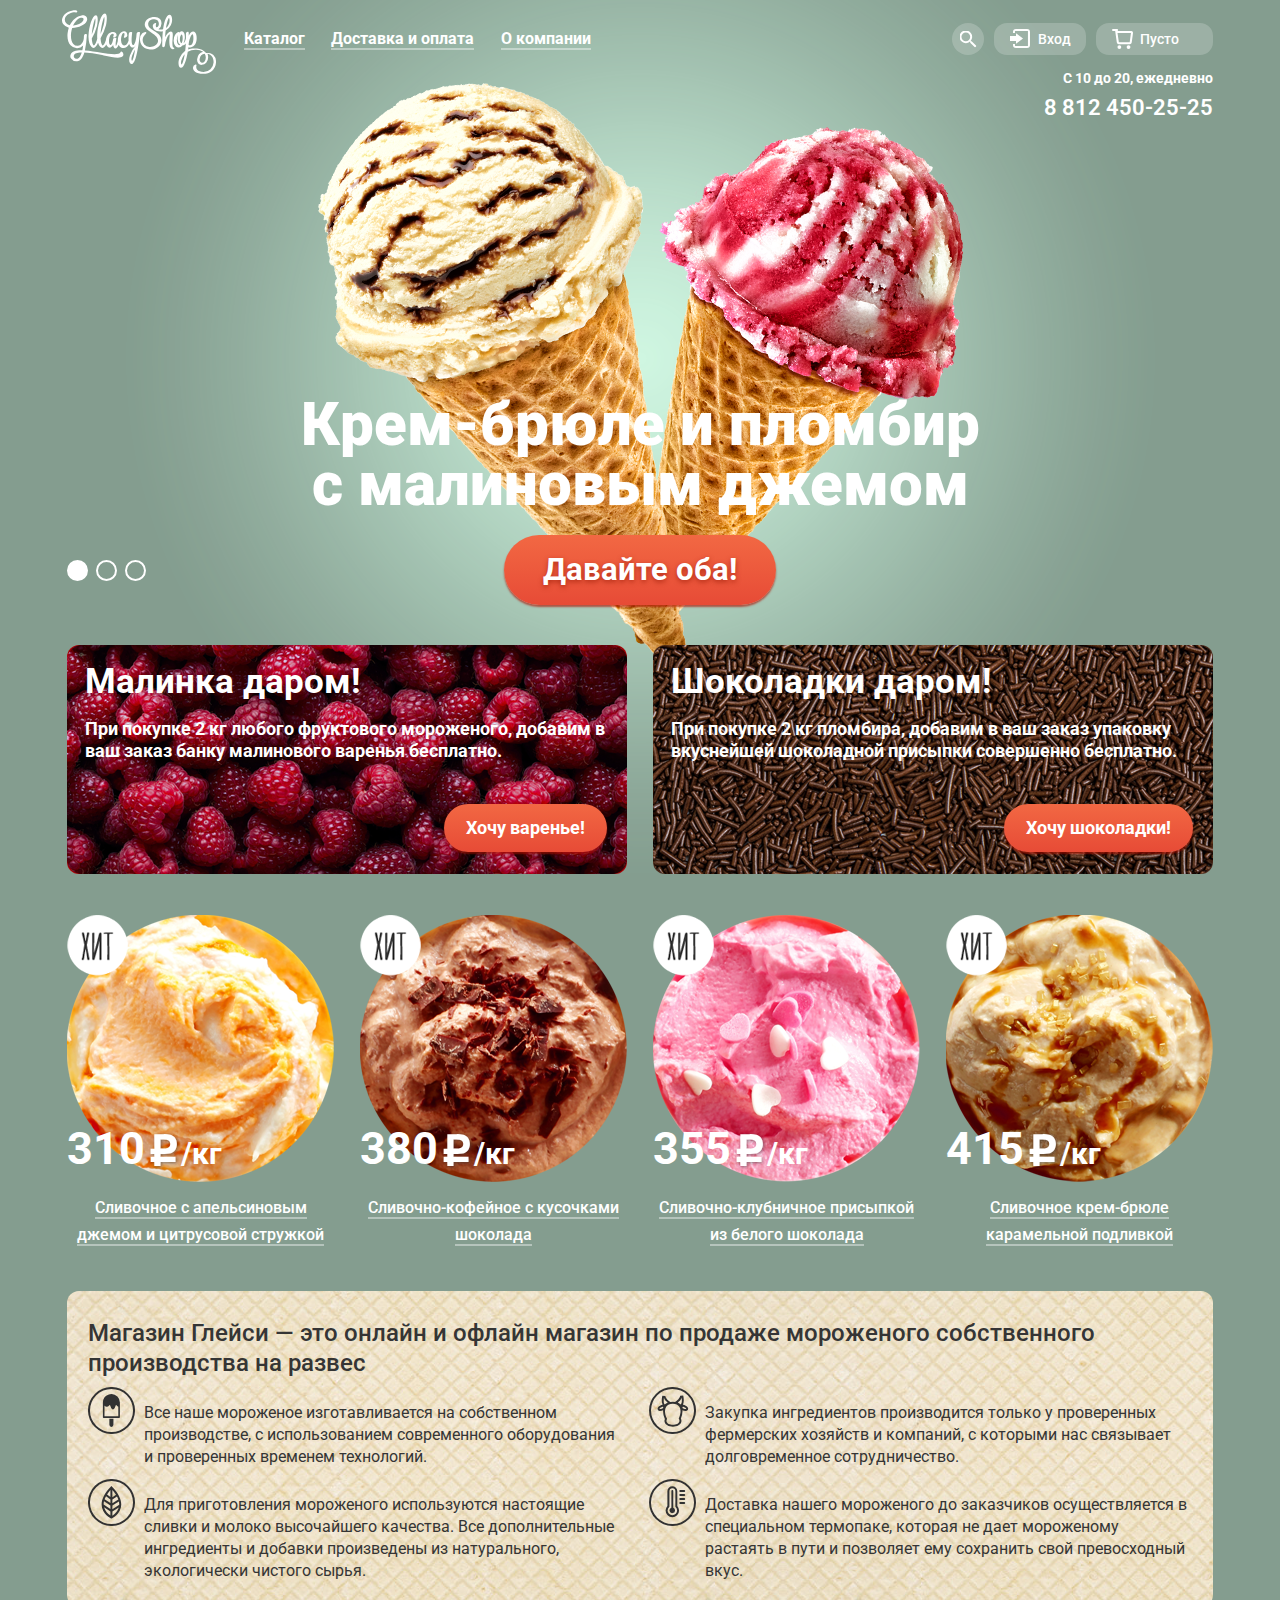
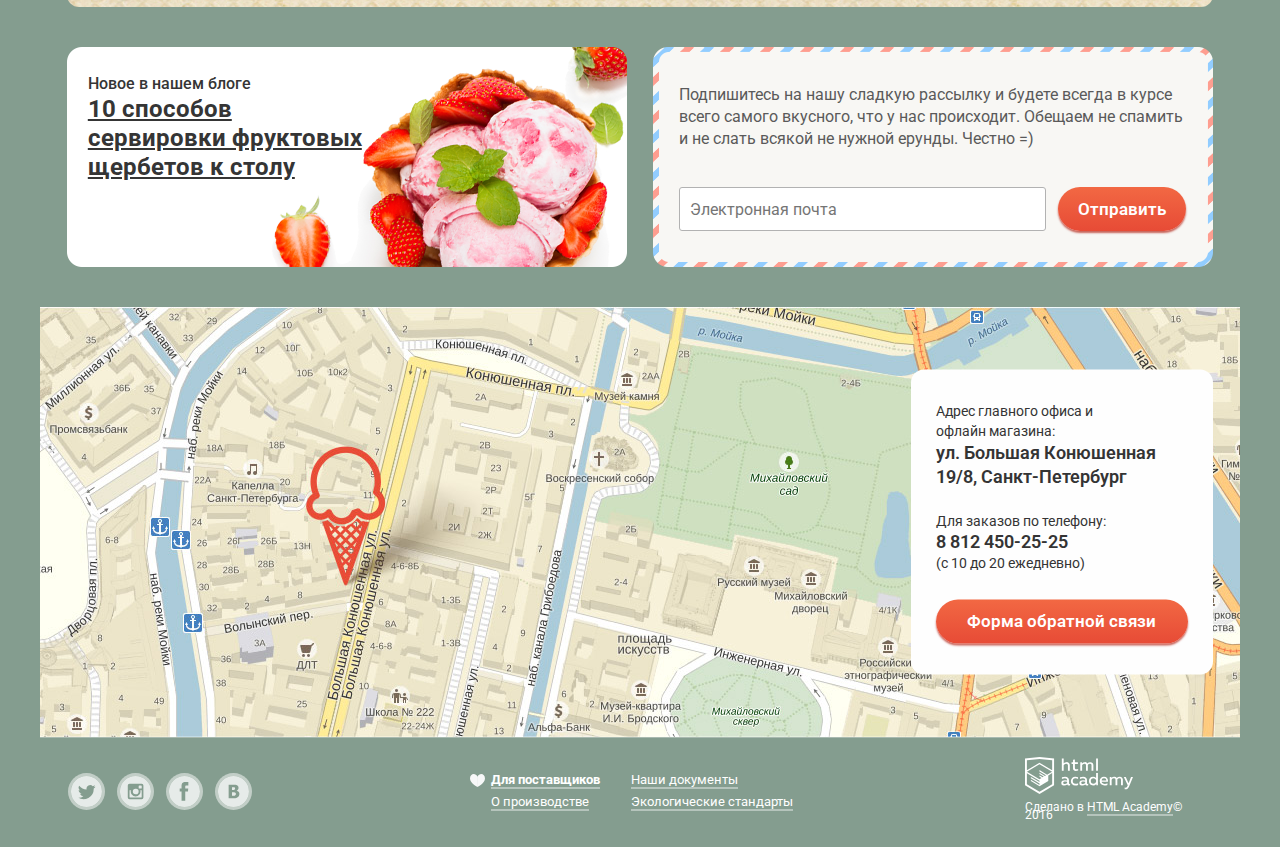
==== commit c85ebb43: "Верстка Gllacy-2 страницы." ====
--- a/index.html
+++ b/index.html
@@ -4,17 +4,9 @@
     <meta charset="utf-8">
     <title>Gllacy Главная</title>
     <link href="css/style.css" rel="stylesheet">
-    <!--<link href="https://fonts.googleapis.com/css?family=Roboto:700,900,500&subset=latin,cyrillic" rel="stylesheet" type="text/css">-->
+    <link href='https://fonts.googleapis.com/css?family=Roboto:400,500,700,900&subset=latin,cyrillic' rel='stylesheet' type='text/css'>
     <style>
-      .feedback-form {display: none;}
-      /**.btn .feedback:hover .feedback-form {display: block;}/** не показывается почему-то
-
-      .search-form label,.login-form label,.mailing-form label, .feedback-form label
-                         {font-size: 0;
-                         display: block; }
-      .search-form input, .login-form input,.mailing-form input, .feedback-form input
-                        {font-size: 14px;
-                         width:100%;}**/
+      .modal-overlay {display:none;} .modal-content-feedback {display:none;}
     </style>
   </head>
   <body>
@@ -64,62 +56,66 @@
         </nav>
         <div class="user-block">
           <div class="user-search">
-            <a class="search-link" href="#">
-            </a>
-            <div class="user-search-form">
-              <form class="search-form" action="#" method="post" name="search-form">
-                <fieldset>
-                  <label><input type="text" name="search-item" value="" placeholder="Что ищем?">Что ищем?</label>
-                </fieldset>
-              </form>
+            <a class="user-search-link" href="#"></a>
+            <div class="wrapper-user-search-form">
+              <div class="user-search-form">
+                <form class="search-form" action="#" method="post" name="search-form">
+                  <fieldset>
+                    <label><input type="text" name="search-item" value="" placeholder="Что ищем?">Что ищем?</label>
+                  </fieldset>
+                </form>
+              </div>
             </div>
           </div>
           <div class="user-login">
             <a class="user-login-link" href="#">Вход</a>
-            <div class="user-login-form">
-              <form class="login-form" action="#" method="post" name="login-form">
-                <fieldset>
-                  <label><input type="email" name="e-mail" value="" placeholder="Электронная почта">Электронная почта</label>
-                  <label><input type="password" name="password" value="" placeholder="Пароль">Пароль</label>
-                  <div class="wrapper-button-links clearfix">
-                    <button class="btn btn-login-form" type="submit">Войти</button>
-                    <div class="user-login-links">
-                      <a href="#"><span>Забыли пароль?</span></a>
-                      <a href="#"><span>Новая регистрация</span></a>
+            <div class="wrapper-user-login-form">
+              <div class="user-login-form">
+                <form class="login-form" action="#" method="post" name="login-form">
+                  <fieldset>
+                    <label><input type="email" name="e-mail" value="" placeholder="Электронная почта">Электронная почта</label>
+                    <label><input type="password" name="password" value="" placeholder="Пароль">Пароль</label>
+                    <div class="wrapper-button-links clearfix">
+                      <button class="btn btn-login-form" type="submit">Войти</button>
+                      <div class="user-login-links">
+                        <a href="#"><span>Забыли пароль?</span></a>
+                        <a href="#"><span>Новая регистрация</span></a>
+                      </div>
                     </div>
+                  </fieldset>
+                </form>
+              </div>
+            </div>
+          </div>
+          <div class="user-cart">
+            <a class="user-cart-link" href="#"><span class="cart-empty">Пусто</span><span class="cart-number-of-items">2 товара</span></a>
+            <div class="wrapper-user-cart-form">
+              <div class="user-cart-form">
+
+                  <table class="cart-form-table" cellpadding="0">
+                    <tr>
+                      <td class="cart-check"></td>
+                      <td class="cart-image"></td>
+                      <td class="cart-description">Пломбир с апельсиновым джемом</td>
+                      <td class="cart-price-per-item">1,5 кг <span class="price-per-item">х 200 руб.</span></td>
+                      <td class="cart-price-total">300 руб.</td>
+                    </tr>
+                    <tr class="accented">
+                      <td class="cart-check"></td>
+                      <td class="cart-image"></td>
+                      <td class="cart-description">Клубничный пломбир с присыпкой<br>
+                        из белого шоколада</td>
+                      <td class="cart-price-per-item">1,5 кг <span class="price-per-item">х 300 руб.</span></td>
+                      <td class="cart-price-total">450 руб.</td>
+                    </tr>
+                    <tr>
+                      <td class="cart-total" colspan="5">Итого: 750 руб.</td>
+                    </tr>
+                  </table>
+                  <div class="btn-cart-form">
+                    <a href="#" class="btn btn-order">Оформить заказ</a>
                   </div>
-                </fieldset>
-              </form>
-
-            </div>
-          </div>
-          <div class="user-cart">
-            <a class="user-cart-link" href="#"><span class="cart-empty">Пусто</span><span class="cart-number-of-items">2 товара</span> </a>
-            <div class="user-cart-form">
-
-                <table class="cart-form-table" cellpadding="0">
-                  <tr>
-                    <td class="cart-check"></td>
-                    <td class="cart-image"><img src="#" width="33px" height="33px" alt="icon-hit1"></td>
-                    <td class="cart-description">Пломбир с апельсиновым джемом</td>
-                    <td class="cart-price-per-item">1,5 кг <span class="price-per-item">х 200 руб.</span></td>
-                    <td class="cart-price-total">300 руб.</td>
-                  </tr>
-                  <tr class="accented">
-                    <td class="cart-check"></td>
-                    <td class="cart-image"><img src="#" width="33px" height="33px" alt="icon-hit3"></td>
-                    <td class="cart-description">Клубничный пломбир с присыпкой<br>
-                      из белого шоколада</td>
-                    <td class="cart-price-per-item">1,5 кг <span class="price-per-item">х 300 руб.</span></td>
-                    <td class="cart-price-total">450 руб.</td>
-                  </tr>
-                  <tr>
-                    <td class="cart-total" colspan="5">Итого: 750 руб.</td>
-                  </tr>
-                </table>
-                <div class="btn-cart-form">
-                  <a href="#" class="btn btn-order">Оформить заказ</a>
-                </div>
+              </div>
             </div>
           </div>
         </div>
@@ -130,7 +126,7 @@
       </div>
     </header>
 
-    <main class="container-center">
+    <div class="container-center">
 
       <div class="slider">
         <div class="slide" id="slide1">
@@ -185,7 +181,7 @@
               ХИТ
             </div>
             <div class="hit-price">
-              310 <span class="hit-price-P"></span><span class="kg">/кг</span>
+              310<span class="hit-price-P"></span><span class="kg">/кг</span>
             </div>
           </div>
           <h3 class="hit-title">
@@ -203,7 +199,7 @@
               ХИТ
             </div>
             <div class="hit-price">
-              380 <span class="hit-price-P"></span><span class="kg">/кг</span>
+              380<span class="hit-price-P"></span><span class="kg">/кг</span>
             </div>
           </div>
           <h3 class="hit-title">
@@ -221,7 +217,7 @@
               ХИТ
             </div>
             <div class="hit-price">
-              355 <span class="hit-price-P"></span><span class="kg">/кг</span>
+              355<span class="hit-price-P"></span><span class="kg">/кг</span>
             </div>
           </div>
           <h3 class="hit-title">
@@ -239,7 +235,7 @@
               ХИТ
             </div>
             <div class="hit-price">
-              415 <span class="hit-price-P"></span><span class="kg">/кг</span>
+              415<span class="hit-price-P"></span><span class="kg">/кг</span>
             </div>
           </div>
           <h3 class="hit-title">
@@ -256,7 +252,7 @@
           </div>
 
           <div class="seo-content1">
-            <div class="seo-icon"></div>
+            <span class="seo-icon"></span>
             <p class="seo-text">Все наше мороженое изготавливается на собственном
                 производстве, с использованием современного оборудования
                 и проверенных временем технологий.</p>
@@ -310,15 +306,17 @@
 
       </div>
 
-    </main>
+    </div>
 
     <section class="map">
 
       <div class="container-center">
 
         <div class="map-image">
-          <img src="img/map_with_pointer.jpg" width="1200" height="430" alt="map-image">
-        </div>
+         <div id="yandex-map" style="width: 1200px; height: 430px"></div>
+        </div>
+
+
         <div class="map-contacts">
           <p class="map-contacts-part1">Адрес главного офиса и<br>
                 офлайн магазина:<br>
@@ -329,15 +327,6 @@
             (с 10 до 20 ежедневно)</p>
           <a class="btn" onclick="">Форма обратной связи</a>
         </div>
-        <form class="feedback-form" action="#" method="post">
-          <fieldset>
-            <legend>Мы обязательно вам ответим!</legend>
-            <label><input type="text" name="name" value="" placeholder="Как вас зовут?">Как вас зовут?</label>
-            <label><input type="text" name="e-mail" value="" placeholder="Ваша почта для ответа?">Ваша почта для ответа?</label>
-            <textarea rows="8" placeholder="Напишите что-нибудь...">Напишите что-нибудь...</textarea><br>
-          </fieldset>
-          <button class="btn" type="submit">Отправить</button>
-        </form>
 
       </div>
     </section>
@@ -369,5 +358,25 @@
       </div>
     </footer>
     </div>
+
+
+    <div class="modal-content-feedback">
+      <button class="modal-content-close" type="button" title="Закрыть">Закрыть</button>
+
+      <form class="feedback-form" action="#" method="post">
+        <fieldset>
+          <legend>Мы обязательно вам ответим!</legend>
+          <label><input type="text" name="name" value="" placeholder="Как вас зовут?">Как вас зовут?</label>
+          <label><input type="text" name="e-mail" value="" placeholder="Ваша почта для ответа?">Ваша почта для ответа?</label>
+          <label><textarea rows="5" placeholder="Напишите что-нибудь..."></textarea>Напишите что-нибудь...</label>
+        </fieldset>
+        <div class="wrapper-btn-feedback-form">
+          <button class="btn btn-feedback-form" type="submit">Отправить</button>
+        </div>
+      </form>
+    </div>
+
+    <div class="modal-overlay"></div>
+   <script type="text/javascript" charset="utf-8" src="https://api-maps.yandex.ru/services/constructor/1.0/js/?sid=vmCuDunDATkqTsEzo4IDP1I_eZ8G4-LJ&width=1200&height=430&lang=ru_RU&sourceType=constructor&id=yandex-map"></script>
   </body>
 </html>
--- a/css/style.css
+++ b/css/style.css
@@ -16,6 +16,13 @@
   clear: both;
 }
 
+button {
+  border: none;
+  outline: none;
+  padding: 0;
+  margin: 0;
+}
+
 .btn {
   display: inline-block;
   vertical-align: top;
@@ -26,7 +33,48 @@
   background: -webkit-linear-gradient(0deg, #e74b36 0%, #f26843 100%);
   background: linear-gradient(0deg, #e74b36 0%, #f26843 100%);
   box-shadow: 0 2px 2px rgba(172, 16, 0, 0.64);
-}
+  cursor: pointer;
+}
+.btn:hover {
+  background: #f17d65;
+  background: -moz-linear-gradient(0deg, #ec6f5e 0%, #f58669 100%);
+  background: -webkit-linear-gradient(0deg, #ec6f5e 0%, #f58669 100%);
+  background: linear-gradient(0deg, #ec6f5e 0%, #f58669 100%);
+  box-shadow: 0 2px 2px rgba(172, 16, 0, 1);
+}
+
+.btn:active {
+  background: #d84d35;
+  background: -moz-linear-gradient(0deg, #e1613e 0%, #d84732 100%);
+  background: -webkit-linear-gradient(0deg, #e1613e 0%, #d84732 100%);
+  background: linear-gradient(0deg, #e1613e 0%, #d84732 100%);
+  box-shadow: inset 0px 2px 2px rgba(148,39,24,1);
+}
+
+.footer-copyright p a {
+  font-size: 12px;
+  font-weight: normal;
+  color: #ffffff;
+  text-decoration: none;
+  line-height: 13.33px;
+  border-bottom: 2px rgba(255, 255, 255, 0.4) solid;
+}
+
+.footer-copyright p a:hover,
+.hit-title a:hover,
+.icecream-title a:hover {
+  color:#ffbc9e;
+  border-bottom: 2px #ffbc9e solid;
+}
+
+.breadcrumbs a:active,
+.footer-copyright p a:active,
+.hit-title a:active,
+.icecream-title a:active{
+  color:#ec593c;
+  border-bottom: 2px #ec593c solid;
+}
+
 /**--------------------COMMON classes----------------------------**/
 
 /**---------------------Slider-index.html only-------------------**/
@@ -120,7 +168,7 @@
 .wrapper-catalog-submenu {
   display: none;
   position: absolute;
-  z-index: 100;
+  z-index: 5;
   top: 32px;
   left: -6.62px;
   min-width: 142.81px;
@@ -169,17 +217,18 @@
 
 .user-search, .user-login, .user-cart {
   display: inline-block;
+  vertical-align: top;
   position: relative;
   margin-left: 10.20px;
   font-size: 14px;
   font-weight: 500;
 }
 
-.search-link, .user-login-link, .user-cart-link {
+.user-login-link, .user-cart-link {
   display: block;
   position: relative;
-  padding-top: 8.06px;
-  padding-bottom: 8.22px;
+  height: 32px;
+  line-height: 32px;
   color: #ffffff;
   text-decoration: none;
   background: rgba(255,255,255,0.2);
@@ -189,27 +238,33 @@
   box-sizing: border-box;
 }
 
-.search-link {
-  width: 17px;
-  height: 17px;
-}
-
-.search-link::before {
+.user-search-link {
+  display: block;
+  position: relative;
+  width: 32px;
+  height: 32px;
+  border-radius: 50%;
+  background: rgba(255,255,255,0.2);
+}
+
+.user-search-link::before {
   content: "";
   position: absolute;
-  top: 0;
-  left: 0;
+  top: 50%;
+  left: 50%;
+  transform: translate(-50%,-50%);
   width: 17px;
   height: 17px;
   background-image: url('data:image/svg+xml;charset=US-ASCII,%3Csvg%20xmlns%3D%22http%3A//www.w3.org/2000/svg%22%20width%3D%2216.687%22%20height%3D%2216.688%22%20viewBox%3D%220%200%2016.687%2016.688%22%3E%0A%20%20%3Cdefs%3E%0A%20%20%20%20%3Cstyle%3E%0A%20%20%20%20%20%20.cls-1%20%7B%0A%20%20%20%20%20%20%20%20fill%3A%20%23fff%3B%0A%20%20%20%20%20%20%20%20fill-rule%3A%20evenodd%3B%0A%20%20%20%20%20%20%7D%0A%20%20%20%20%3C/style%3E%0A%20%20%3C/defs%3E%0A%20%20%3Cpath%20id%3D%22%u041B%u0443%u043F%u0430%22%20class%3D%22cls-1%22%20d%3D%22M931.155%2C40.747H930.4l-0.264-.261a6.212%2C6.212%2C0%2C1%2C0-.675.675l0.263%2C0.262v0.755l4.773%2C4.76%2C1.423-1.422Zm-5.731%2C0a4.291%2C4.291%2C0%2C1%2C1%2C4.3-4.291A4.294%2C4.294%2C0%2C0%2C1%2C925.424%2C40.747Z%22%20transform%3D%22translate%28-919.219%20-30.25%29%22/%3E%0A%3C/svg%3E%0A');
   background-repeat: no-repeat;
 }
 
-.search-link:hover:before {
+.user-search:hover .user-search-link::before {
   content: "";
   position: absolute;
-  top: 0;
-  left: 0;
+  top: 50%;
+  left: 50%;
+  transform: translate(-50%,-50%);
   width: 17px;
   height: 17px;
   background-image: url('data:image/svg+xml;charset=US-ASCII,%3Csvg%20xmlns%3D%22http%3A//www.w3.org/2000/svg%22%20width%3D%2216.687%22%20height%3D%2216.688%22%20viewBox%3D%220%200%2016.687%2016.688%22%3E%0A%20%20%3Cdefs%3E%0A%20%20%20%20%3Cstyle%3E%0A%20%20%20%20%20%20.cls-1%20%7B%0A%20%20%20%20%20%20%20%20fill%3A%20%23333%3B%0A%20%20%20%20%20%20%20%20fill-rule%3A%20evenodd%3B%0A%20%20%20%20%20%20%7D%0A%20%20%20%20%3C/style%3E%0A%20%20%3C/defs%3E%0A%20%20%3Cpath%20id%3D%22%u041B%u0443%u043F%u0430%22%20class%3D%22cls-1%22%20d%3D%22M280.155%2C663.747H279.4l-0.264-.261a6.218%2C6.218%2C0%2C1%2C0-.675.674l0.263%2C0.262v0.755l4.773%2C4.76%2C1.423-1.422Zm-5.731%2C0a4.292%2C4.292%2C0%2C1%2C1%2C4.3-4.291A4.294%2C4.294%2C0%2C0%2C1%2C274.424%2C663.747Z%22%20transform%3D%22translate%28-268.219%20-653.25%29%22/%3E%0A%3C/svg%3E%0A');
@@ -230,9 +285,10 @@
   height: 19px;
   background-image: url('data:image/svg+xml;charset=US-ASCII,%3Csvg%20xmlns%3D%22http%3A//www.w3.org/2000/svg%22%20width%3D%2220.063%22%20height%3D%2219%22%20viewBox%3D%220%200%2020.063%2019%22%3E%0A%20%20%3Cdefs%3E%0A%20%20%20%20%3Cstyle%3E%0A%20%20%20%20%20%20.cls-1%20%7B%0A%20%20%20%20%20%20%20%20fill%3A%20%23fff%3B%0A%20%20%20%20%20%20%20%20fill-opacity%3A%200.99%3B%0A%20%20%20%20%20%20%20%20fill-rule%3A%20evenodd%3B%0A%20%20%20%20%20%20%7D%0A%20%20%20%20%3C/style%3E%0A%20%20%3C/defs%3E%0A%20%20%3Cpath%20id%3D%22%u0412%u0445%u043E%u0434%22%20class%3D%22cls-1%22%20d%3D%22M973%2C32.968v-0.96a3%2C3%2C0%2C0%2C1%2C3-3h11.059a3%2C3%2C0%2C0%2C1%2C3%2C3V44.985a3%2C3%2C0%2C0%2C1-3%2C3H976a3%2C3%2C0%2C0%2C1-3-3V44h2v2h13V31H975v1.968h-2Zm-3%2C8.046h6.029v2.743l7.027-5.3-7.027-5.3V35.9H970v5.114Z%22%20transform%3D%22translate%28-970%20-29%29%22/%3E%0A%3C/svg%3E%0A');
   background-repeat: no-repeat;
-}
-
-.user-login-link:hover:before {
+  background-position: 50% 50%;
+}
+
+.user-login:hover .user-login-link::before {
   content: "";
   position: absolute;
   top: 6px;
@@ -259,20 +315,46 @@
   background-repeat: no-repeat;
 }
 
-.user-cart-link:hover:before {
+.user-cart:hover .user-cart-link::before {
   width: 21px;
   height: 20px;
-  background-position: -5px -5px;
+  background-position: -10px -10px;
   background-image: url("../img/spritesheet.png");
   background-repeat: no-repeat;
 }
 
-.user-search-form, .user-login-form, .user-cart-form {
+.user-search:hover .user-search-link,
+.user-login:hover .user-login-link,
+.user-cart:hover .user-cart-link {
+  background: #f8f7f4;
+  color: #313131;
+}
+
+.wrapper-user-search-form, .wrapper-user-login-form, .wrapper-user-cart-form {
   display: none;
   position: absolute;
-  z-index: 100;
+  z-index: 5;
+  top: 32px;
   right: 0;
-  top: 37px;
+  padding-top: 5px;
+}
+
+.user-search:hover .wrapper-user-search-form,
+.user-login:hover .wrapper-user-login-form,
+.user-cart:hover .wrapper-user-cart-form {
+  display: block;
+}
+
+.cart-number-of-items {
+  display: none;
+}
+
+.user-cart:hover .cart-number-of-items {
+  display: block;
+}
+
+.user-cart:hover .cart-empty {
+  display: none;
 }
 
 /**----------------user-search-form-------------------------**/
@@ -354,12 +436,6 @@
 .login-form input[type="email"] {
   margin-bottom: 10px;
 }
-.login-form button {
-  padding: 0;
-  margin: 0;
-  border: none;
-  outline: none;
-}
 
 .login-form .wrapper-button-links {
   margin-top: 15px;
@@ -368,10 +444,10 @@
 .login-form .btn-login-form {
   float:left;
   padding: 9px 30px;
-  border-radius: 30px;
+  border-radius: 35px;
   font-family: 'Roboto', Helvetica, sans-serif;
   font-size: 15px;
-  font-weight: normal;
+  font-weight: bold;
   -webkit-box-sizing: border-box;
   -moz-box-sizing: border-box;
   box-sizing: border-box;
@@ -440,12 +516,21 @@
   width: 10px;
   background-image: url('data:image/svg+xml;charset=US-ASCII,%3Csvg%20xmlns%3D%22http%3A//www.w3.org/2000/svg%22%20width%3D%2210.125%22%20height%3D%2210.126%22%20viewBox%3D%220%200%2010.125%2010.126%22%3E%0A%20%20%3Cdefs%3E%0A%20%20%20%20%3Cstyle%3E%0A%20%20%20%20%20%20.cls-1%20%7B%0A%20%20%20%20%20%20%20%20fill%3A%20%23353535%3B%0A%20%20%20%20%20%20%20%20fill-rule%3A%20evenodd%3B%0A%20%20%20%20%20%20%7D%0A%20%20%20%20%3C/style%3E%0A%20%20%3C/defs%3E%0A%20%20%3Cpath%20id%3D%22_%u0425%22%20data-name%3D%22%20%u0425%22%20class%3D%22cls-1%22%20d%3D%22M650.86%2C96.139l0.708-.707L661%2C104.86l-0.707.707Zm9.438-.716%2C0.707%2C0.707-9.428%2C9.429-0.708-.708Z%22%20transform%3D%22translate%28-650.875%20-95.438%29%22/%3E%0A%3C/svg%3E%0A');
   background-repeat: no-repeat;
-  background-position: 50% 25%;
-}
-
+  background-position: 0 11px;
+}
 
 .cart-form-table .cart-image {
   width: 33px;
+  height: 33px;
+  background-image: url("../img/spritesheet.png");
+  background-repeat: no-repeat;
+}
+.cart-form-table tr:nth-child(1) .cart-image {
+  background-position: -132px -10px;
+}
+
+.cart-form-table tr:nth-child(2) .cart-image {
+  background-position: -185px -10px;
 }
 
 .cart-form-table .cart-description {
@@ -488,38 +573,11 @@
   font-size: 15px;
   font-weight: bold;
   color: #fefefe;
-  border-radius: 30px;
+  border-radius: 35px;
 }
 
 
 /**----------------user-cart-form-------------------------**/
-
-.user-search:hover .search-link,
-.user-login:hover .user-login-link,
-.user-cart:hover .user-cart-link {
-  background: #f8f7f4;
-  color: #313131;
-}
-
-.user-search:hover .user-search-form,
-.user-login:hover .user-login-form,
-.user-cart:hover .user-cart-form {
-  display: block;
-}
-
-.cart-number-of-items {
-  display: none;
-}
-
-.user-cart:hover .cart-number-of-items {
-  display: block;
-}
-
-.user-cart:hover .cart-empty {
-  display: none;
-}
-
-
 .main-header .logo {
   position: absolute;
   top: 9.69px;
@@ -577,9 +635,7 @@
   font-weight: bold;
   line-height: 41px;
   text-shadow: 0 2px 5px rgba(160, 32, 11, 0.76);
-
-  border-radius: 100px;
-
+  border-radius: 62px;
 }
 
 .slide-btn:hover {
@@ -699,7 +755,7 @@
 
 .btn-special-offer a {
   padding: 12.99px 21.86px;
-  border-radius: 23px;
+  border-radius: 46px;
 }
 /**--------------------- special offers-index.html only-------------------**/
 
@@ -718,7 +774,6 @@
   display: inline-block;
   vertical-align: top;
   margin-right: 20.43px;
-
   text-decoration: none;
   font-size: 14px;
   font-weight: normal;
@@ -727,6 +782,21 @@
 }
 .breadcrumbs span {
   border-bottom: 2px rgba(255, 255, 255, 0.4) solid;
+}
+.breadcrumbs a:hover {
+  color:#ffbc9e;
+}
+
+.breadcrumbs span:hover {
+  border-bottom: 2px #ffbc9e solid;
+}
+
+.breadcrumbs a:active {
+  color:#ec593c;
+}
+
+.breadcrumbs span:active {
+  border-bottom: 2px #ec593c solid;
 }
 
 h1.container-header-header {
@@ -782,7 +852,7 @@
   height: 36px;
   line-height: 36px;
   background: rgba(255,255,255,.2);
-  border-radius: 30px;
+  border-radius: 36px;
   position: relative;
 }
 
@@ -918,7 +988,7 @@
   padding-left: 15px;
   padding-right: 15px;
   background: rgba(255, 255, 255, 0.2);
-  border-radius: 30px;
+  border-radius: 36px;
   -webkit-box-sizing: border-box;
   -moz-box-sizing: border-box;
   box-sizing: border-box;
@@ -994,7 +1064,7 @@
   padding-right: 15px;
   line-height: 36px;
   background: rgba(255,255,255,.2);
-  border-radius: 30px;
+  border-radius: 36px;
   -webkit-box-sizing: border-box;
   -moz-box-sizing: border-box;
   box-sizing: border-box;
@@ -1081,7 +1151,7 @@
   padding-right: 15px;
   line-height: 36px;
   background: rgba(255, 255, 255, .2);
-  border-radius: 30px;
+  border-radius: 36px;
   -webkit-box-sizing: border-box;
   -moz-box-sizing: border-box;
   box-sizing: border-box;
@@ -1156,7 +1226,7 @@
   color: #ffffff;
   background: rgba(255, 255, 255, .2);
   border: 2px #FFFFFF solid;
-  border-radius: 30px;
+  border-radius: 36px;
   -webkit-box-sizing: border-box;
   -moz-box-sizing: border-box;
   box-sizing: border-box;
@@ -1182,12 +1252,11 @@
 
 /**--------------------- list-of-icecreams, hit-list-common for index.html, catalog.html-------------------**/
 .hit-list {
-  margin-bottom: 39.83px;
   font-size: 0;
 }
 
 .list-of-icecreams {
-  margin-bottom: 81.94px;
+  margin-bottom: 41.94px;
   font-size: 0;
 }
 
@@ -1196,6 +1265,7 @@
   vertical-align: top;
   max-width: 267px;
   margin-right: 26px;
+  margin-bottom: 39.83px;
   text-align: center;
 }
 
@@ -1224,10 +1294,9 @@
   height: 61px;
   z-index: 2;
   background-image: url("../img/spritesheet.png");
-  background-position: -36px -5px;
+  background-position: -51px -10px;
   background-repeat: no-repeat;
 }
-
 
 .hit-price, .icecream-price {
   position: absolute;
@@ -1248,7 +1317,7 @@
 }
 
 .hit-price-P, .icecream-price-P {
-  margin: 0 20px;
+  margin-right:36px;
   font-size: 0;
 }
 
@@ -1257,7 +1326,7 @@
   content: "";
   position: absolute;
   top: 9.36px;
-  left: 85.04px;
+  left: 82px;
   width: 31px;
   height: 36px;
   z-index: 3;
@@ -1267,6 +1336,7 @@
 
 
 .hit-title a, .icecream-title a {
+  position: relative;
   font-size: 16px;
   font-weight: 500;
   color: #ffffff;
@@ -1298,7 +1368,7 @@
   color: #ffffff;
   line-height: 24.3px;
   text-decoration: none;
-  border-radius: 14px;
+  border-radius: 35px;
 }
 
 .icecream-option:hover .icecream-quick-view {
@@ -1306,7 +1376,7 @@
 }
 
 .icecream-option:hover .icecream-image {
-  position: absolute;
+  position: relative;
   z-index: 4;
 }
 
@@ -1314,11 +1384,12 @@
   z-index: 5;
 }
 
-.icecream-option:hover .icecream-title {
+.icecream-option:hover .icecream-title a {
   z-index: 5;
 }
 
-/**--------------------- list-of-icecreams, hit-list-common for index.html, catalog.html-------------------**/
+
+  /**--------------------- list-of-icecreams, hit-list-common for index.html, catalog.html-------------------**/
 /**--------------------- pagination-catalog.html only-------------------**/
 .pagination {
   float:right;
@@ -1391,7 +1462,9 @@
   font-weight: 500;
   line-height: 30px;
 }
-
+.seo-icon {
+  font-size: 0;
+}
 .seo-text {
   padding: 0;
   margin: 0;
@@ -1444,8 +1517,6 @@
   background-repeat: no-repeat;
 }
 
-
-
 .seo-content3 .seo-icon::after {
   content: "";
   position: absolute;
@@ -1467,8 +1538,6 @@
   background-image: url('data:image/svg+xml;charset=US-ASCII,%3Csvg%20xmlns%3D%22http%3A//www.w3.org/2000/svg%22%20width%3D%2247.406%22%20height%3D%2247.38%22%20viewBox%3D%220%200%2047.406%2047.38%22%3E%0A%20%20%3Cdefs%3E%0A%20%20%20%20%3Cstyle%3E%0A%20%20%20%20%20%20.cls-1%20%7B%0A%20%20%20%20%20%20%20%20fill%3A%20%23323232%3B%0A%20%20%20%20%20%20%20%20fill-rule%3A%20evenodd%3B%0A%20%20%20%20%20%20%7D%0A%20%20%20%20%3C/style%3E%0A%20%20%3C/defs%3E%0A%20%20%3Cpath%20id%3D%22%u0413%u0440%u0430%u0434%u0443%u0441%u043D%u0438%u043A%22%20class%3D%22cls-1%22%20d%3D%22M637.023%2C1498.33a6.814%2C6.814%2C0%2C0%2C1-6.823-6.77%2C8.038%2C8.038%2C0%2C0%2C1%2C1.822-4.6v-14.84a5%2C5%2C0%2C0%2C1%2C10%2C0v14.91a7.629%2C7.629%2C0%2C0%2C1%2C1.778%2C4.53A6.775%2C6.775%2C0%2C0%2C1%2C637.023%2C1498.33Zm0-2a4.8%2C4.8%2C0%2C0%2C1-4.8-4.77%2C5.237%2C5.237%2C0%2C0%2C1%2C1.845-3.78v-15.66a3%2C3%2C0%2C0%2C1%2C6%2C0v15.72a5.092%2C5.092%2C0%2C0%2C1%2C1.754%2C3.72A4.8%2C4.8%2C0%2C0%2C1%2C637.023%2C1496.33Zm2.706-4.91a2.774%2C2.774%2C0%2C1%2C1-3.675-2.61v-16.84a0.949%2C0.949%2C0%2C0%2C1%2C1.9%2C0v16.87A2.765%2C2.765%2C0%2C0%2C1%2C639.729%2C1491.42ZM645%2C1475h4a1%2C1%2C0%2C0%2C1%2C0%2C2h-4A1%2C1%2C0%2C0%2C1%2C645%2C1475Zm0-4h4a1%2C1%2C0%2C0%2C1%2C0%2C2h-4A1%2C1%2C0%2C0%2C1%2C645%2C1471Zm0%2C8h4a1%2C1%2C0%2C0%2C1%2C0%2C2h-4A1%2C1%2C0%2C0%2C1%2C645%2C1479Zm0%2C4h4a1%2C1%2C0%2C0%2C1%2C0%2C2h-4A1%2C1%2C0%2C0%2C1%2C645%2C1483Zm-7.817-23.2a23.7%2C23.7%2C0%2C1%2C1-23.7%2C23.7A23.7%2C23.7%2C0%2C0%2C1%2C637.183%2C1459.8Zm0%2C45.4a21.7%2C21.7%2C0%2C1%2C1%2C21.7-21.7A21.722%2C21.722%2C0%2C0%2C1%2C637.183%2C1505.2Z%22%20transform%3D%22translate%28-613.469%20-1459.81%29%22/%3E%0A%3C/svg%3E%0A');
   background-repeat: no-repeat;
 }
-
-
 
 /**--------------------- SEO-index.html only-------------------**/
 /**--------------------- blog news_mailing-index.html only-------------------**/
@@ -1583,9 +1652,8 @@
   font-family: 'Roboto', Helvetica, sans-serif;
   font-size: 17px;
   font-weight: 600;
-  border-radius: 32px;
-}
-
+  border-radius: 44px;
+}
 
 /**--------------------- blog news_mailing-index.html only-------------------**/
 /**--------------------- MAP-index.html only-------------------**/
@@ -1599,6 +1667,10 @@
   padding: 0;
   font-size: 0;
   line-height: 0;
+ background-image: url("../img/map_with_pointer.jpg");
+  width: 1200px;
+  height: 430px;
+  background-repeat: no-repeat;
 }
 
 .map .container-center {
@@ -1652,7 +1724,7 @@
   display: block;
   margin: 0 auto;
   padding: 12px 31px;
-  border-radius: 19px;
+  border-radius: 44px;
   font-size: 17px;
   font-weight: 600;
   line-height: 19.55px;
@@ -1784,21 +1856,110 @@
 }
 /**--------------------- FOOTER-common for index.html, catalog.html-------------------**/
 
-
-
-.sprite-icon_cart_hover {
-  width: 21px;
-  height: 20px;
-  background-position: -5px -5px;
-  background-image: url("../img/spritesheet.png");
+/**--------------------- modal-content-feedback for index.html-------------------**/
+
+.modal-content-feedback {
+  position: fixed;
+  z-index: 7;
+  top:50%;
+  left: 50%;
+  transform: translate(-50%,-50%);
+  width: 477px;
+  padding: 18px 24px 27px 24px;
+  color: #656565;
+  background: #f8f7f4;
+  border-radius: 9px;
+  -webkit-box-sizing: border-box;
+  -moz-box-sizing: border-box;
+  box-sizing: border-box;
+}
+
+.modal-content-close {
+  position: absolute;
+  z-index: 8;
+  top: 15px;
+  right: 15px ;
+  width: 17px;
+  height: 17px;
+  cursor: pointer;
+  font-size: 0;
+  background: none;
+  background-image: url('data:image/svg+xml;charset=US-ASCII,%3Csvg%20xmlns%3D%22http%3A//www.w3.org/2000/svg%22%20width%3D%2216.968%22%20height%3D%2216.969%22%20viewBox%3D%220%200%2016.968%2016.969%22%3E%0A%20%20%3Cdefs%3E%0A%20%20%20%20%3Cstyle%3E%0A%20%20%20%20%20%20.cls-1%20%7B%0A%20%20%20%20%20%20%20%20fill-rule%3A%20evenodd%3B%0A%20%20%20%20%20%20%7D%0A%20%20%20%20%3C/style%3E%0A%20%20%3C/defs%3E%0A%20%20%3Cpath%20id%3D%22_%u0425%22%20data-name%3D%22%20%u0425%22%20class%3D%22cls-1%22%20d%3D%22M807.451%2C354.21l1.182-1.182%2C15.761%2C15.761-1.182%2C1.182Zm15.776-1.2%2C1.182%2C1.182-15.761%2C15.761-1.182-1.182Z%22%20transform%3D%22translate%28-807.438%20-353%29%22/%3E%0A%3C/svg%3E%0A');
   background-repeat: no-repeat;
 }
 
-
-.sprite-icon_map_pointer {
-  width: 218px;
-  height: 142px;
-  background-position: -107px -5px;
-  background-image: url("../img/spritesheet.png");
-  background-repeat: no-repeat;
-}
+.feedback-form fieldset {
+  margin: 0;
+  padding: 0;
+  border:none;
+  font-size: 0;
+}
+
+.feedback-form legend {
+  margin-bottom: 18px;
+  font-family: 'Roboto', Helvetica, sans-serif;
+  font-size: 24px;
+  font-weight: 500;
+  line-height: 22px;
+  color:#343434;
+}
+
+.feedback-form input[name="name"],
+.feedback-form input[name="e-mail"],
+.feedback-form textarea {
+  padding: 0;
+  margin: 0;
+  margin-bottom: 20px;
+  font-family: 'Roboto', Helvetica, sans-serif;
+  font-size: 16px;
+  font-weight: normal;
+  color:#656565;
+  outline: none;
+  border: none;
+  border: 1px solid #b2b2b2;
+  border-radius: 4px;
+  -webkit-box-sizing: border-box;
+  -moz-box-sizing: border-box;
+  box-sizing: border-box;
+}
+
+.feedback-form input[name="name"],
+.feedback-form input[name="e-mail"] {
+  width: 267px;
+  padding: 13px 15px;
+  padding-bottom: 11px;
+}
+
+.feedback-form textarea {
+  width: 428px;
+  border-image: none;
+  line-height: 24.3px;
+  padding-right: 15px;
+  padding-left: 15px;
+  padding-top: 10px;
+  padding-bottom: 11px;
+}
+.wrapper-btn-feedback-form {
+  font-size: 0;
+  text-align: right;
+}
+
+.btn-feedback-form {
+  padding-left: 26.5px;
+  padding-right: 26.5px;
+  height: 43.8px;
+  line-height: 43.8px;
+  font-size: 18px;
+  font-weight: bold;
+}
+
+.modal-overlay {
+  position: fixed;
+  top: 0;
+  left: 0;
+  z-index: 6;
+  width: 100%;
+  height: 100%;
+  background: rgba(0, 0, 0, 0.3);
+}
+  /**--------------------- modal-content-feedback for index.html-------------------**/
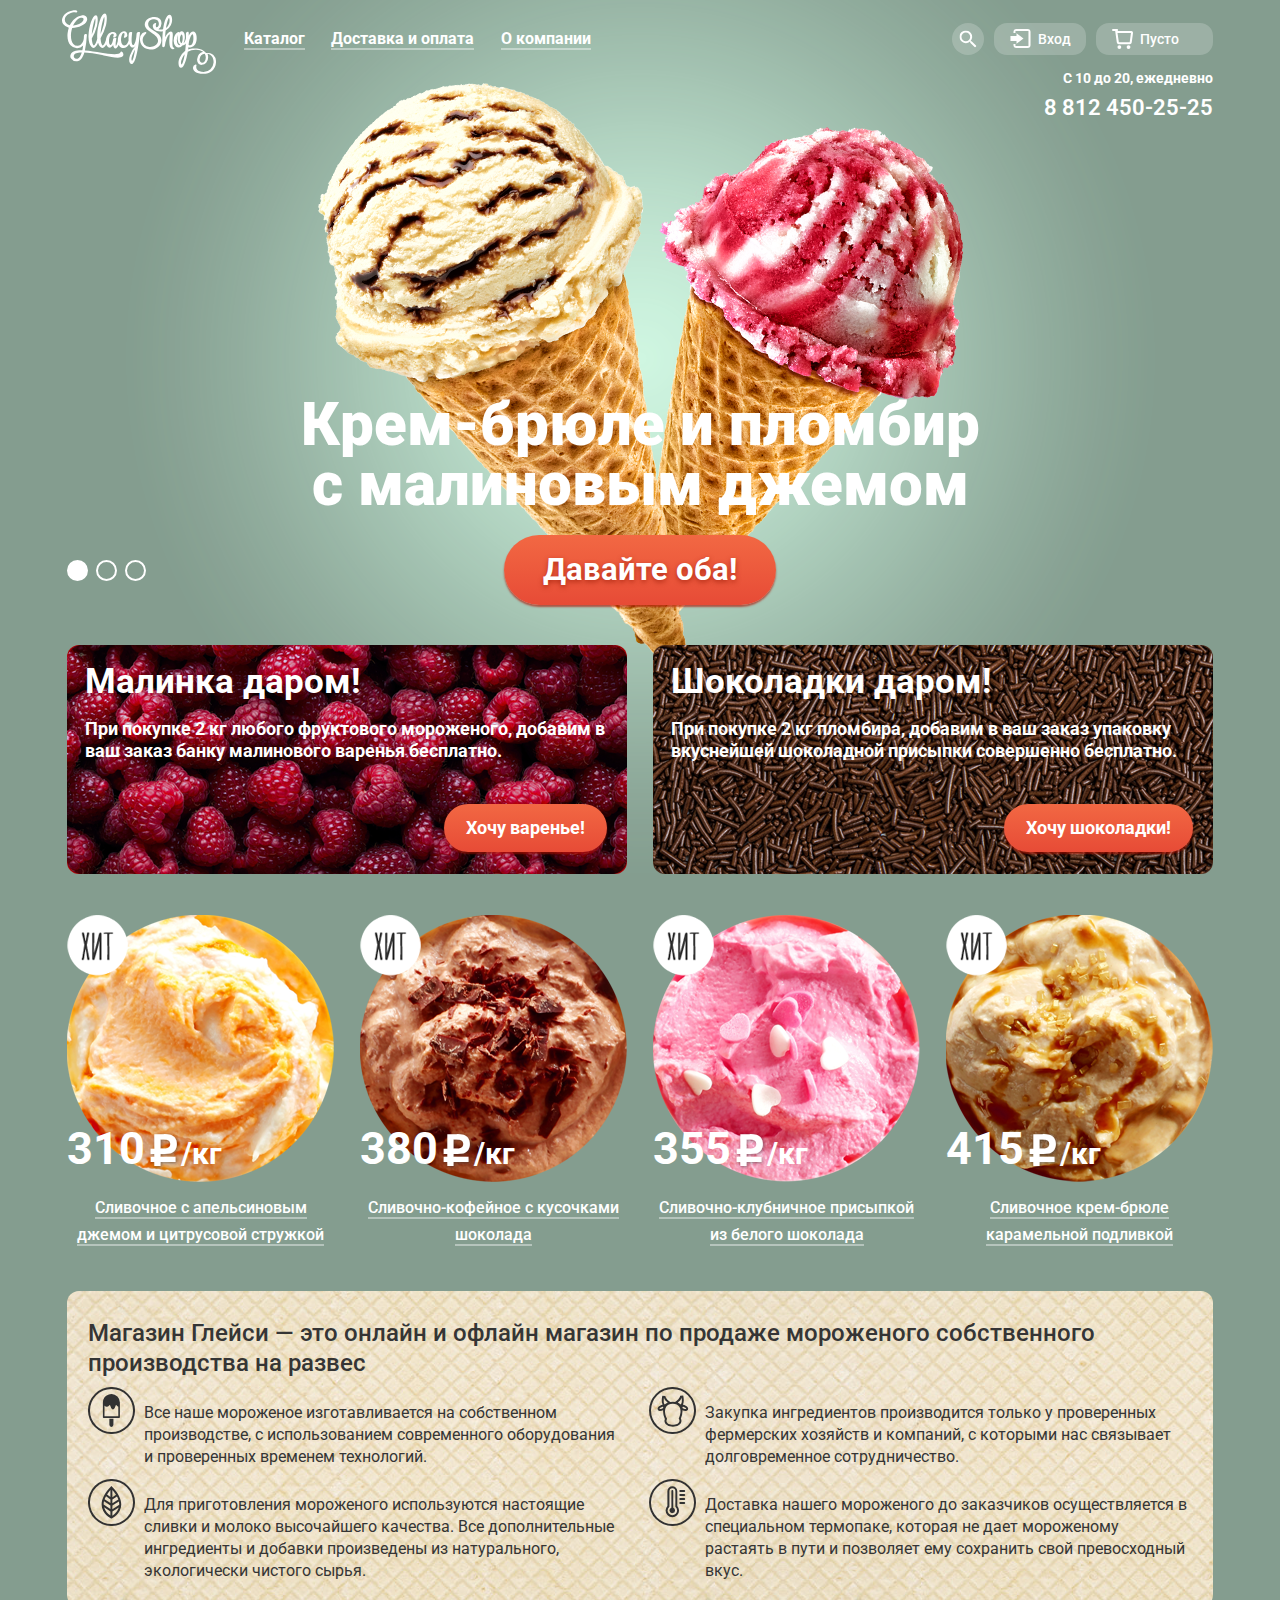
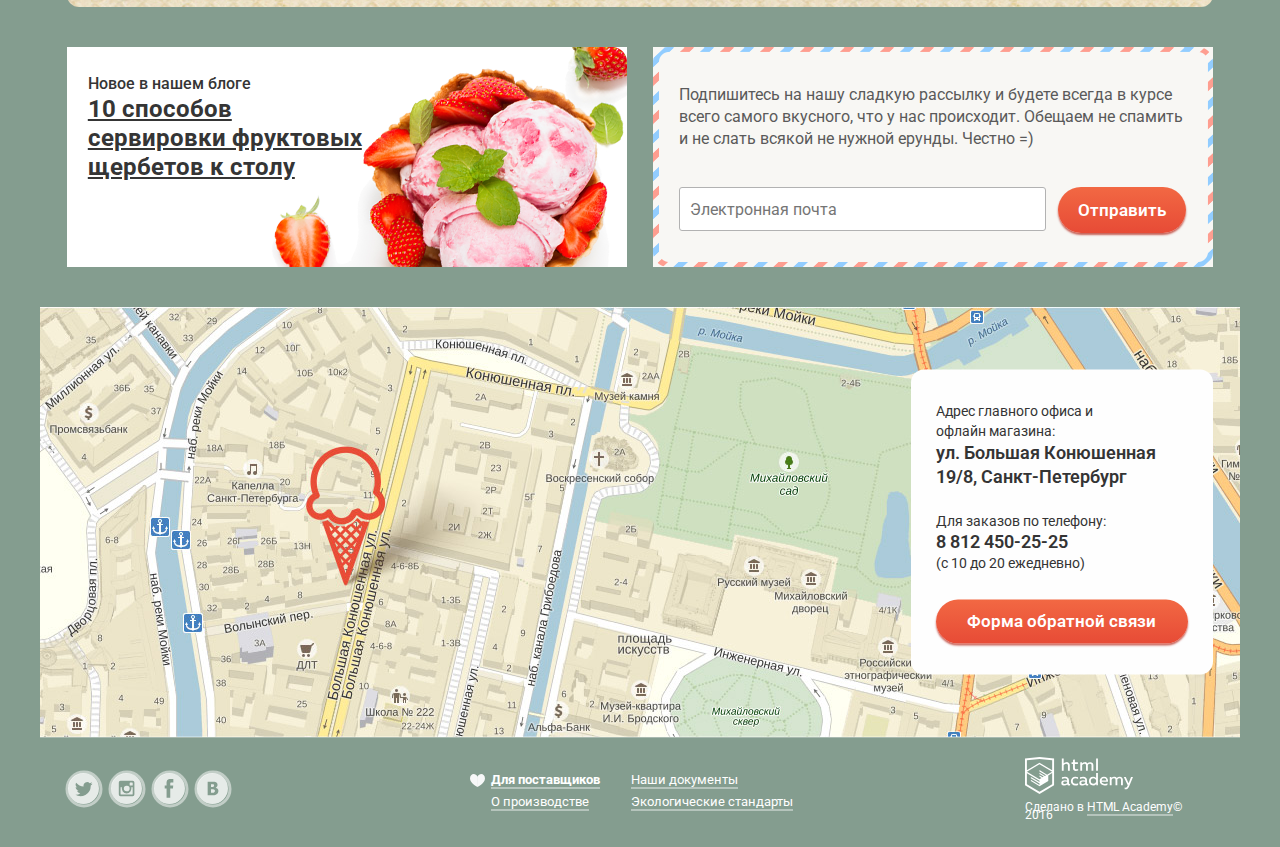
==== commit f81e731c: "Последний вариант верстки:2 страницы+JS" ====
--- a/index.html
+++ b/index.html
@@ -3,14 +3,37 @@
   <head>
     <meta charset="utf-8">
     <title>Gllacy Главная</title>
+    <link href="css/normalize.css" rel="stylesheet">
     <link href="css/style.css" rel="stylesheet">
     <link href='https://fonts.googleapis.com/css?family=Roboto:400,500,700,900&subset=latin,cyrillic' rel='stylesheet' type='text/css'>
     <style>
-      .modal-overlay {display:none;} .modal-content-feedback {display:none;}
     </style>
   </head>
   <body>
 
+  <svg version="1.1" xmlns="http://www.w3.org/2000/svg" xmlns:xlink="http://www.w3.org/1999/xlink" style="display: none;">
+    <defs>
+      <g id="icon-search">
+        <path  d="M931.155,40.747H930.4l-0.264-.261a6.212,6.212,0,1,0-.675.675l0.263,0.262v0.755l4.773,4.76,1.423-1.422Zm-5.731,0a4.291,4.291,0,1,1,4.3-4.291A4.294,4.294,0,0,1,925.424,40.747Z" transform="translate(-919.219 -30.25)"/>
+      </g>
+      <g id="icon-login">
+        <path d="M973,32.968v-0.96a3,3,0,0,1,3-3h11.059a3,3,0,0,1,3,3V44.985a3,3,0,0,1-3,3H976a3,3,0,0,1-3-3V44h2v2h13V31H975v1.968h-2Zm-3,8.046h6.029v2.743l7.027-5.3-7.027-5.3V35.9H970v5.114Z" transform="translate(-970 -29)"/>
+      </g>
+      <g id="icon-twitter">
+        <path d="M46.427,2352.17a15.69,15.69,0,1,1-15.692,15.69A15.688,15.688,0,0,1,46.427,2352.17Zm9.138,10.81a7.331,7.331,0,0,1-2.092.57,3.663,3.663,0,0,0,1.6-2.02,7.4,7.4,0,0,1-2.313.89,3.645,3.645,0,0,0-6.207,3.32,10.316,10.316,0,0,1-7.507-3.81,3.655,3.655,0,0,0,1.127,4.87,3.68,3.68,0,0,1-1.65-.46c0,0.02,0,.03,0,0.05a3.651,3.651,0,0,0,2.922,3.57,3.789,3.789,0,0,1-.96.13,3.861,3.861,0,0,1-.685-0.07,3.643,3.643,0,0,0,3.4,2.53,7.29,7.29,0,0,1-4.524,1.56,8.291,8.291,0,0,1-.869-0.05,10.354,10.354,0,0,0,15.946-8.73c0-.16,0-0.31-0.011-0.47A7.33,7.33,0,0,0,55.565,2362.98Z" transform="translate(-30.75 -2352.16)"/>
+      </g>
+      <g id="icon-ist">
+        <path d="M95.865,2352.23a15.69,15.69,0,1,1-15.692,15.69A15.688,15.688,0,0,1,95.865,2352.23Zm6.271,23.61a1.745,1.745,0,0,0,1.745-1.75v-12.31a1.743,1.743,0,0,0-1.745-1.74H89.809a1.743,1.743,0,0,0-1.745,1.74v12.31a1.745,1.745,0,0,0,1.745,1.75h12.328Zm-1.375-9.1a4.921,4.921,0,1,1-9.529,0h-1.38v6.78a0.609,0.609,0,0,0,.611.61h11.065a0.609,0.609,0,0,0,.612-0.61v-6.78h-1.38ZM96,2365.13a2.848,2.848,0,1,1,0,5.68A2.84,2.84,0,0,1,96,2365.13Zm3.7-3.31h1.865a0.608,0.608,0,0,1,.611.61v1.86a0.608,0.608,0,0,1-.611.61H99.7a0.609,0.609,0,0,1-.611-0.61v-1.86A0.609,0.609,0,0,1,99.7,2361.82Z" transform="translate(-80.188 -2352.22)"/>
+      </g>
+      <g id="icon-fb">
+        <path d="M144.865,2352.23a15.69,15.69,0,1,1-15.692,15.69A15.687,15.687,0,0,1,144.865,2352.23Zm0.773,24.99v-9.29h2.743l0.285-3.09h-3.028l0-1.86c0-.89.085-1.26,1.367-1.26h1.764v-3.42h-2.792c-3.294,0-4.082,1.54-4.082,4.34v2.2h-1.889v3.09H141.9v9.29h3.738Z" transform="translate(-129.188 -2352.22)"/>
+      </g>
+      <g id="icon-vk">
+        <path d="M193.865,2352.23a15.69,15.69,0,1,1-15.692,15.69A15.687,15.687,0,0,1,193.865,2352.23Zm5.967,18.25a3.1,3.1,0,0,0-.757-2.2,3.7,3.7,0,0,0-2.016-1.09v-0.07a2.881,2.881,0,0,0,1.371-1.14,3.211,3.211,0,0,0,.5-1.77,3.133,3.133,0,0,0-.362-1.52,2.6,2.6,0,0,0-1.091-1.05,4.522,4.522,0,0,0-1.446-.48,17.993,17.993,0,0,0-2.269-.11h-4.8v13.59H194.4a8.909,8.909,0,0,0,2.332-.25,4.783,4.783,0,0,0,1.686-.86,3.684,3.684,0,0,0,1.032-1.27,3.909,3.909,0,0,0,.383-1.78h0Zm-4.372-5.59a1.517,1.517,0,0,0-.169-0.67,1,1,0,0,0-.527-0.5,2.111,2.111,0,0,0-.8-0.17c-0.308,0-.766-0.01-1.374-0.01h-0.237v2.88h0.43c0.583,0,.994-0.01,1.228-0.02a2.044,2.044,0,0,0,.727-0.19,1.129,1.129,0,0,0,.563-0.53,1.9,1.9,0,0,0,.157-0.79h0Zm0.856,5.53a1.673,1.673,0,0,0-.255-0.99,1.533,1.533,0,0,0-.767-0.54,2.658,2.658,0,0,0-.853-0.13c-0.362-.01-0.849-0.01-1.456-0.01h-0.63v3.4h0.184c0.888,0,1.5-.01,1.842-0.02a2.867,2.867,0,0,0,1.041-.24,1.381,1.381,0,0,0,.68-0.59A1.813,1.813,0,0,0,196.316,2370.42Z" transform="translate(-178.188 -2352.22)"/>
+      </g>
+    </defs>
+  </svg>
+
     <input type="radio" id="btn-1" name="toggle" checked>
     <input type="radio" id="btn-2" name="toggle">
     <input type="radio" id="btn-3" name="toggle">
@@ -21,7 +44,7 @@
 
         <nav class="main-navigation">
           <div class="logo">
-            <img src="img/logo_gllacyshop.svg" width="154px" height="64px" alt="logo-gllacy">
+            <img src="img/logo_gllacyshop.svg" width="154" height="64" alt="logo-gllacy">
           </div>
           <ul class="catalog-menu">
             <li class="catalog">
@@ -56,19 +79,27 @@
         </nav>
         <div class="user-block">
           <div class="user-search">
-            <a class="user-search-link" href="#"></a>
+            <a class="user-search-link" href="#">
+              <svg width="16.687" height="16.688" viewBox="0 0 16.687 16.688">
+                <use xlink:href="#icon-search"></use>
+              </svg>
+            </a>
             <div class="wrapper-user-search-form">
               <div class="user-search-form">
                 <form class="search-form" action="#" method="post" name="search-form">
                   <fieldset>
-                    <label><input type="text" name="search-item" value="" placeholder="Что ищем?">Что ищем?</label>
+                    <label><input type="text" name="search-item" value="" placeholder="Что ищем?" required>Что ищем?</label>
                   </fieldset>
                 </form>
               </div>
             </div>
           </div>
           <div class="user-login">
-            <a class="user-login-link" href="#">Вход</a>
+            <a class="user-login-link" href="#">Вход
+              <svg width="21" height="19" viewBox="0 0 20.063 19">
+                <use xlink:href="#icon-login"></use>
+              </svg>
+            </a>
             <div class="wrapper-user-login-form">
               <div class="user-login-form">
                 <form class="login-form" action="#" method="post" name="login-form">
@@ -92,7 +123,7 @@
             <div class="wrapper-user-cart-form">
               <div class="user-cart-form">
 
-                  <table class="cart-form-table" cellpadding="0">
+                  <table class="cart-form-table">
                     <tr>
                       <td class="cart-check"></td>
                       <td class="cart-image"></td>
@@ -325,7 +356,7 @@
           <p class="map-contacts-part2">Для заказов по телефону:<br>
             <span class="map-contacts-text-bold">8 812 450-25-25</span><br>
             (с 10 до 20 ежедневно)</p>
-          <a class="btn" onclick="">Форма обратной связи</a>
+          <a class="btn btn-feedback">Форма обратной связи</a>
         </div>
 
       </div>
@@ -335,10 +366,26 @@
       <div class="container-center clearfix">
 
         <section class="footer-social">
-          <a class="social-btn social-btn-tw" href="#">Твиттер</a>
-          <a class="social-btn social-btn-inst" href="#">Инстаграм</a>
-          <a class="social-btn social-btn-fb" href="#">Фейсбук</a>
-          <a class="social-btn social-btn-vk" href="#">Вконтакте</a>
+          <a class="social-btn social-btn-tw" href="#">Твиттер
+            <svg width="31" height="31" viewBox="0 0 31.375 31.4">
+              <use xlink:href="#icon-twitter"></use>
+            </svg>
+          </a>
+          <a class="social-btn social-btn-inst" href="#">Инстаграм
+            <svg width="31" height="31" viewBox="0 0 31.376 31.41">
+              <use xlink:href="#icon-ist"></use>
+            </svg>
+          </a>
+          <a class="social-btn social-btn-fb" href="#">Фейсбук
+            <svg width="31" height="31" viewBox="0 0 31.375 31.41">
+              <use xlink:href="#icon-fb"></use>
+            </svg>
+          </a>
+          <a class="social-btn social-btn-vk" href="#">Вконтакте
+            <svg width="31" height="31" viewBox="0 0 31.375 31.41">
+              <use xlink:href="#icon-vk"></use>
+            </svg>
+          </a>
         </section>
         <section class="footer-about-us">
           <div class="about-us-column1">
@@ -366,9 +413,9 @@
       <form class="feedback-form" action="#" method="post">
         <fieldset>
           <legend>Мы обязательно вам ответим!</legend>
-          <label><input type="text" name="name" value="" placeholder="Как вас зовут?">Как вас зовут?</label>
-          <label><input type="text" name="e-mail" value="" placeholder="Ваша почта для ответа?">Ваша почта для ответа?</label>
-          <label><textarea rows="5" placeholder="Напишите что-нибудь..."></textarea>Напишите что-нибудь...</label>
+          <label><input type="text" name="name" value="" placeholder="Как вас зовут?" required>Как вас зовут?</label>
+          <label><input type="text" name="e-mail" value="" placeholder="Ваша почта для ответа?" required>Ваша почта для ответа?</label>
+          <label><textarea rows="5" placeholder="Напишите что-нибудь..." required></textarea>Напишите что-нибудь...</label>
         </fieldset>
         <div class="wrapper-btn-feedback-form">
           <button class="btn btn-feedback-form" type="submit">Отправить</button>
@@ -378,5 +425,80 @@
 
     <div class="modal-overlay"></div>
    <script type="text/javascript" charset="utf-8" src="https://api-maps.yandex.ru/services/constructor/1.0/js/?sid=vmCuDunDATkqTsEzo4IDP1I_eZ8G4-LJ&width=1200&height=430&lang=ru_RU&sourceType=constructor&id=yandex-map"></script>
+
+  <script>
+
+    var btnFeedback = document.querySelector(".btn-feedback");
+    var popupFeedback = document.querySelector(".modal-content-feedback");
+    var closeFeedback = popupFeedback.querySelector(".modal-content-close");
+    var modalOverlay = document.querySelector(".modal-overlay");
+    var nameFeedback = popupFeedback.querySelector("[name=name]");
+    var userSearch = document.querySelector(".user-search");
+    var searchItem = userSearch.querySelector("[name=search-item]");
+    var userLogin = document.querySelector(".user-login");
+    var userLoginForm = document.querySelector(".user-login-form");
+    var emailLoginForm = userLoginForm.querySelector("[name=e-mail]");
+    var passwordLoginForm = userLoginForm.querySelector("[name=password]");
+    var storageEmail = localStorage.getItem("email");
+
+
+    btnFeedback.addEventListener("click", function(event) {
+      event.preventDefault();
+      popupFeedback.classList.add("modal-content-feedback-show");
+      modalOverlay.classList.add("modal-overlay-show");
+      nameFeedback.focus();
+    });
+
+    closeFeedback.addEventListener("click", function(event) {
+      event.preventDefault();
+      popupFeedback.classList.remove("modal-content-feedback-show");
+      modalOverlay.classList.remove("modal-overlay-show");
+    });
+
+    window.addEventListener("keydown", function(event) {
+      if (event.keyCode === 27) {
+        if (popupFeedback.classList.contains("modal-content-feedback-show")) {
+          popupFeedback.classList.remove("modal-content-feedback-show");
+          modalOverlay.classList.remove("modal-overlay-show");
+        }
+      }
+    });
+
+    modalOverlay.addEventListener("click", function(event) {
+      event.preventDefault();
+      if (popupFeedback.classList.contains("modal-content-feedback-show")) {
+        popupFeedback.classList.remove("modal-content-feedback-show");
+        modalOverlay.classList.remove("modal-overlay-show");
+      }
+    });
+
+    userSearch.addEventListener("mouseenter", function(event) {
+        searchItem.focus();
+    });
+
+    userLogin.addEventListener("mouseenter", function(event) {
+      if (storageEmail) {
+        emailLoginForm.value = storageEmail;
+        passwordLoginForm.focus();}
+      else {
+        emailLoginForm.focus();
+      }
+    });
+
+    userLoginForm.addEventListener("submit", function(event) {
+      event.preventDefault();
+    });
+
+    userLoginForm.addEventListener("submit", function(event) {
+      if (!emailLoginForm || !passwordLoginForm) {
+        event.preventDefault();
+        console.log("Нужно ввести e-mail и пароль");}
+      else {
+        localStorage.setItem("email", emailLoginForm.value);
+      }
+    });
+
+  </script>
+
   </body>
 </html>
--- a/css/style.css
+++ b/css/style.css
@@ -1,11 +1,11 @@
 body {
+  margin: 0;
+  padding: 0;
   font-family: 'Roboto', Helvetica, sans-serif;
   font-size: 16px;
   font-weight: normal;
   line-height: 22px;
   color: #ffffff;
-  margin: 0;
-  padding: 0;
   background: #849d8f;
 }
 /**--------------------COMMON classes----------------------------**/
@@ -108,9 +108,9 @@
   width: 1200px;
   margin: 0 auto;
   padding: 0 27px;
-  -webkit-box-sizing: border-box;
-  -moz-box-sizing: border-box;
-  box-sizing: border-box;
+  box-sizing: border-box;
+  -webkit-box-sizing: border-box;
+  -moz-box-sizing: border-box;
 }
 
 header .container-center {
@@ -153,12 +153,20 @@
   border-bottom: 2px solid rgba(255, 255, 255, 0.4);
 }
 
-.catalog-menu li:hover a {
+.catalog-menu > li:hover a {
   background: #f7f6f3;
   color: #333333;
 }
 
-.catalog-menu > li > a:active,
+.catalog-menu > li:hover span {
+  border-bottom:none;
+}
+
+.catalog-menu > li > a:active {
+  box-shadow: inset 0 2px 1px 0 rgba(105,105,105, 1);
+}
+
+
 .catalog-current-page{
   background: #d07058;
   color: #333333;
@@ -175,16 +183,16 @@
   padding-top: 5px;
 }
 
-.main-navigation .catalog-submenu {
+.catalog-submenu {
+  list-style: none;
   padding: 0;
   padding-top: 10.87px;
   padding-bottom: 5px;
   background: #f7f6f3;
-  list-style: none;
   border-radius: 4px;
-  -webkit-box-sizing: border-box;
-  -moz-box-sizing: border-box;
-  box-sizing: border-box;
+  box-sizing: border-box;
+  -webkit-box-sizing: border-box;
+  -moz-box-sizing: border-box;
 }
 
 .catalog-submenu > li {
@@ -207,6 +215,18 @@
   display: block;
 }
 
+.catalog-submenu li:hover a {
+ background: #fbded7;
+}
+
+.catalog-submenu li:active a {
+  background: #f6b5a5;
+}
+
+.main-navigation .catalog-submenu .catalog-submenu-current-page a{
+  background: #d07058;
+}
+
 .main-header .user-block {
   float: right;
   max-width: 322.61px;
@@ -233,9 +253,9 @@
   text-decoration: none;
   background: rgba(255,255,255,0.2);
   border-radius: 13px;
-  -webkit-box-sizing: border-box;
-  -moz-box-sizing: border-box;
-  box-sizing: border-box;
+  box-sizing: border-box;
+  -webkit-box-sizing: border-box;
+  -moz-box-sizing: border-box;
 }
 
 .user-search-link {
@@ -247,28 +267,19 @@
   background: rgba(255,255,255,0.2);
 }
 
-.user-search-link::before {
-  content: "";
+.user-search-link svg {
   position: absolute;
   top: 50%;
   left: 50%;
   transform: translate(-50%,-50%);
   width: 17px;
   height: 17px;
-  background-image: url('data:image/svg+xml;charset=US-ASCII,%3Csvg%20xmlns%3D%22http%3A//www.w3.org/2000/svg%22%20width%3D%2216.687%22%20height%3D%2216.688%22%20viewBox%3D%220%200%2016.687%2016.688%22%3E%0A%20%20%3Cdefs%3E%0A%20%20%20%20%3Cstyle%3E%0A%20%20%20%20%20%20.cls-1%20%7B%0A%20%20%20%20%20%20%20%20fill%3A%20%23fff%3B%0A%20%20%20%20%20%20%20%20fill-rule%3A%20evenodd%3B%0A%20%20%20%20%20%20%7D%0A%20%20%20%20%3C/style%3E%0A%20%20%3C/defs%3E%0A%20%20%3Cpath%20id%3D%22%u041B%u0443%u043F%u0430%22%20class%3D%22cls-1%22%20d%3D%22M931.155%2C40.747H930.4l-0.264-.261a6.212%2C6.212%2C0%2C1%2C0-.675.675l0.263%2C0.262v0.755l4.773%2C4.76%2C1.423-1.422Zm-5.731%2C0a4.291%2C4.291%2C0%2C1%2C1%2C4.3-4.291A4.294%2C4.294%2C0%2C0%2C1%2C925.424%2C40.747Z%22%20transform%3D%22translate%28-919.219%20-30.25%29%22/%3E%0A%3C/svg%3E%0A');
-  background-repeat: no-repeat;
-}
-
-.user-search:hover .user-search-link::before {
-  content: "";
-  position: absolute;
-  top: 50%;
-  left: 50%;
-  transform: translate(-50%,-50%);
-  width: 17px;
-  height: 17px;
-  background-image: url('data:image/svg+xml;charset=US-ASCII,%3Csvg%20xmlns%3D%22http%3A//www.w3.org/2000/svg%22%20width%3D%2216.687%22%20height%3D%2216.688%22%20viewBox%3D%220%200%2016.687%2016.688%22%3E%0A%20%20%3Cdefs%3E%0A%20%20%20%20%3Cstyle%3E%0A%20%20%20%20%20%20.cls-1%20%7B%0A%20%20%20%20%20%20%20%20fill%3A%20%23333%3B%0A%20%20%20%20%20%20%20%20fill-rule%3A%20evenodd%3B%0A%20%20%20%20%20%20%7D%0A%20%20%20%20%3C/style%3E%0A%20%20%3C/defs%3E%0A%20%20%3Cpath%20id%3D%22%u041B%u0443%u043F%u0430%22%20class%3D%22cls-1%22%20d%3D%22M280.155%2C663.747H279.4l-0.264-.261a6.218%2C6.218%2C0%2C1%2C0-.675.674l0.263%2C0.262v0.755l4.773%2C4.76%2C1.423-1.422Zm-5.731%2C0a4.292%2C4.292%2C0%2C1%2C1%2C4.3-4.291A4.294%2C4.294%2C0%2C0%2C1%2C274.424%2C663.747Z%22%20transform%3D%22translate%28-268.219%20-653.25%29%22/%3E%0A%3C/svg%3E%0A');
-  background-repeat: no-repeat;
+  fill: #fff;
+  fill-rule: evenodd;
+}
+
+.user-search:hover .user-search-link svg {
+  fill: #000;
 }
 
 .user-login-link {
@@ -276,27 +287,19 @@
   padding-left: 44px;
 }
 
-.user-login-link::before {
-  content: "";
+.user-login-link svg {
   position: absolute;
   top: 6px;
   left: 16px;
   width: 21px;
   height: 19px;
-  background-image: url('data:image/svg+xml;charset=US-ASCII,%3Csvg%20xmlns%3D%22http%3A//www.w3.org/2000/svg%22%20width%3D%2220.063%22%20height%3D%2219%22%20viewBox%3D%220%200%2020.063%2019%22%3E%0A%20%20%3Cdefs%3E%0A%20%20%20%20%3Cstyle%3E%0A%20%20%20%20%20%20.cls-1%20%7B%0A%20%20%20%20%20%20%20%20fill%3A%20%23fff%3B%0A%20%20%20%20%20%20%20%20fill-opacity%3A%200.99%3B%0A%20%20%20%20%20%20%20%20fill-rule%3A%20evenodd%3B%0A%20%20%20%20%20%20%7D%0A%20%20%20%20%3C/style%3E%0A%20%20%3C/defs%3E%0A%20%20%3Cpath%20id%3D%22%u0412%u0445%u043E%u0434%22%20class%3D%22cls-1%22%20d%3D%22M973%2C32.968v-0.96a3%2C3%2C0%2C0%2C1%2C3-3h11.059a3%2C3%2C0%2C0%2C1%2C3%2C3V44.985a3%2C3%2C0%2C0%2C1-3%2C3H976a3%2C3%2C0%2C0%2C1-3-3V44h2v2h13V31H975v1.968h-2Zm-3%2C8.046h6.029v2.743l7.027-5.3-7.027-5.3V35.9H970v5.114Z%22%20transform%3D%22translate%28-970%20-29%29%22/%3E%0A%3C/svg%3E%0A');
-  background-repeat: no-repeat;
-  background-position: 50% 50%;
-}
-
-.user-login:hover .user-login-link::before {
-  content: "";
-  position: absolute;
-  top: 6px;
-  left: 16px;
-  width: 21px;
-  height: 19px;
-  background-image: url('data:image/svg+xml;charset=US-ASCII,%3Csvg%20xmlns%3D%22http%3A//www.w3.org/2000/svg%22%20width%3D%2220.063%22%20height%3D%2219%22%20viewBox%3D%220%200%2020.063%2019%22%3E%0A%20%20%3Cdefs%3E%0A%20%20%20%20%3Cstyle%3E%0A%20%20%20%20%20%20.cls-1%20%7B%0A%20%20%20%20%20%20%20%20fill%3A%20%23353535%3B%0A%20%20%20%20%20%20%20%20fill-opacity%3A%200.99%3B%0A%20%20%20%20%20%20%20%20fill-rule%3A%20evenodd%3B%0A%20%20%20%20%20%20%7D%0A%20%20%20%20%3C/style%3E%0A%20%20%3C/defs%3E%0A%20%20%3Cpath%20id%3D%22%u0412%u0445%u043E%u0434_copy%22%20data-name%3D%22%u0412%u0445%u043E%u0434%20copy%22%20class%3D%22cls-1%22%20d%3D%22M522%2C655.969v-0.961a3%2C3%2C0%2C0%2C1%2C3-3h11.059a3%2C3%2C0%2C0%2C1%2C3%2C3v12.977a3%2C3%2C0%2C0%2C1-3%2C3H525a3%2C3%2C0%2C0%2C1-3-3V667h2v2h13V654H524v1.969h-2Zm-3%2C8.046h6.029v2.743l7.027-5.3-7.027-5.3V658.9H519v5.114Z%22%20transform%3D%22translate%28-519%20-652%29%22/%3E%0A%3C/svg%3E%0A');
-  background-repeat: no-repeat;
+  fill: #fff;
+  fill-opacity: 0.99;
+  fill-rule: evenodd;
+}
+
+.user-login:hover .user-login-link svg {
+  fill: #000;
 }
 
 .user-cart-link {
@@ -311,7 +314,7 @@
   left: 16px;
   width: 21px;
   height: 20px;
-  background-image: url('data:image/svg+xml;charset=US-ASCII,%3Csvg%20xmlns%3D%22http%3A//www.w3.org/2000/svg%22%20width%3D%2220.63%22%20height%3D%2219.719%22%20viewBox%3D%220%200%2020.63%2019.719%22%3E%0A%20%20%3Cdefs%3E%0A%20%20%20%20%3Cstyle%3E%0A%20%20%20%20%20%20.cls-1%20%7B%0A%20%20%20%20%20%20%20%20fill%3A%20%23fff%3B%0A%20%20%20%20%20%20%20%20fill-rule%3A%20evenodd%3B%0A%20%20%20%20%20%20%7D%0A%20%20%20%20%3C/style%3E%0A%20%20%3C/defs%3E%0A%20%20%3Cpath%20id%3D%22%u041A%u043E%u0440%u0437%u0438%u043D%u0430%22%20class%3D%22cls-1%22%20d%3D%22M1092.58%2C33.46l-1.21%2C8.912a2.025%2C2.025%2C0%2C0%2C1-1.88%2C1.635h-10.88a2.025%2C2.025%2C0%2C0%2C1-1.88-1.635l-1.47-10.287a3.738%2C3.738%2C0%2C0%2C1-.13-1.055H1073a1%2C1%2C0%2C0%2C1%2C0-2h4a0.992%2C0.992%2C0%2C0%2C1%2C.1%2C1.98h13.97C1092.17%2C31.01%2C1092.84%2C32.141%2C1092.58%2C33.46Zm-13.85%2C8.518-1.31-9h13.2l-0.03.2-1.18%2C8.788a0.033%2C0.033%2C0%2C0%2C0-.01.014h-10.67Zm0.52%2C3.009a1.874%2C1.874%2C0%2C1%2C1-1.88%2C1.874A1.874%2C1.874%2C0%2C0%2C1%2C1079.25%2C44.987Zm9%2C0a1.874%2C1.874%2C0%2C1%2C1-1.88%2C1.874A1.874%2C1.874%2C0%2C0%2C1%2C1088.25%2C44.987Z%22%20transform%3D%22translate%28-1072%20-29.031%29%22/%3E%0A%3C/svg%3E%0A');
+  background-image: url('data:image/svg+xml;charset=US-ASCII,%3Csvg%20xmlns%3D%22http%3A//www.w3.org/2000/svg%22%20width%3D%2220.63%22%20height%3D%2219.719%22%20viewBox%3D%220%200%2020.63%2019.719%22%3E%0A%20%20%3Cdefs%3E%0A%20%20%20%20%3Cstyle%3E%0A%20%20%20%20%20%20.cls-1%20%7B%0A%20%20%20%20%20%20%20%20fill%3A%20%23fff%3B%0A%20%20%20%20%20%20%20%20fill-rule%3A%20evenodd%3B%0A%20%20%20%20%20%20%7D%0A%20%20%20%20%3C/style%3E%0A%20%20%3C/defs%3E%0A%20%20%3Cpath%20class%3D%22cls-1%22%20d%3D%22M1092.58%2C33.46l-1.21%2C8.912a2.025%2C2.025%2C0%2C0%2C1-1.88%2C1.635h-10.88a2.025%2C2.025%2C0%2C0%2C1-1.88-1.635l-1.47-10.287a3.738%2C3.738%2C0%2C0%2C1-.13-1.055H1073a1%2C1%2C0%2C0%2C1%2C0-2h4a0.992%2C0.992%2C0%2C0%2C1%2C.1%2C1.98h13.97C1092.17%2C31.01%2C1092.84%2C32.141%2C1092.58%2C33.46Zm-13.85%2C8.518-1.31-9h13.2l-0.03.2-1.18%2C8.788a0.033%2C0.033%2C0%2C0%2C0-.01.014h-10.67Zm0.52%2C3.009a1.874%2C1.874%2C0%2C1%2C1-1.88%2C1.874A1.874%2C1.874%2C0%2C0%2C1%2C1079.25%2C44.987Zm9%2C0a1.874%2C1.874%2C0%2C1%2C1-1.88%2C1.874A1.874%2C1.874%2C0%2C0%2C1%2C1088.25%2C44.987Z%22%20transform%3D%22translate%28-1072%20-29.031%29%22/%3E%0A%3C/svg%3E%0A');
   background-repeat: no-repeat;
 }
 
@@ -364,9 +367,9 @@
   background: #f8f7f4;
   border-radius: 3px;
   box-shadow: 0 20px 20px 0 rgba(0,0,0,0.4);
-  -webkit-box-sizing: border-box;
-  -moz-box-sizing: border-box;
-  box-sizing: border-box;
+  box-sizing: border-box;
+  -webkit-box-sizing: border-box;
+  -moz-box-sizing: border-box;
 }
 .search-form fieldset {
   padding: 0;
@@ -388,10 +391,10 @@
   font-size: 14px;
   font-weight: normal;
   line-height: 24.3px;
-  color: #ffffff;
-  -webkit-box-sizing: border-box;
-  -moz-box-sizing: border-box;
-  box-sizing: border-box;
+  color: #999999;
+  box-sizing: border-box;
+  -webkit-box-sizing: border-box;
+  -moz-box-sizing: border-box;
 }
 /**----------------user-search-form-------------------------**/
 /**----------------user-login-form-------------------------**/
@@ -402,9 +405,9 @@
   background: #f8f7f4;
   border-radius: 3px;
   box-shadow: 0 20px 20px 0 rgba(0,0,0,0.4);
-  -webkit-box-sizing: border-box;
-  -moz-box-sizing: border-box;
-  box-sizing: border-box;
+  box-sizing: border-box;
+  -webkit-box-sizing: border-box;
+  -moz-box-sizing: border-box;
 }
 
 .login-form fieldset {
@@ -427,10 +430,10 @@
   font-size: 14px;
   font-weight: normal;
   line-height: 24.3px;
-  color: #ffffff;
-  -webkit-box-sizing: border-box;
-  -moz-box-sizing: border-box;
-  box-sizing: border-box;
+  color: #999999;
+  box-sizing: border-box;
+  -webkit-box-sizing: border-box;
+  -moz-box-sizing: border-box;
 }
 
 .login-form input[type="email"] {
@@ -448,9 +451,9 @@
   font-family: 'Roboto', Helvetica, sans-serif;
   font-size: 15px;
   font-weight: bold;
-  -webkit-box-sizing: border-box;
-  -moz-box-sizing: border-box;
-  box-sizing: border-box;
+  box-sizing: border-box;
+  -webkit-box-sizing: border-box;
+  -moz-box-sizing: border-box;
 }
 .user-login-links {
   float:right;
@@ -461,7 +464,7 @@
 
 .user-login-links a{
   display: block;
- padding: 0;
+  padding: 0;
   margin: 0;
   padding-bottom: 10px;
   font-family: 'Roboto', Helvetica, sans-serif;
@@ -484,37 +487,38 @@
   background: #f8f7f4;
   border-radius: 3px;
   box-shadow: 0 20px 20px 0 rgba(0,0,0,0.4);
-  -webkit-box-sizing: border-box;
-  -moz-box-sizing: border-box;
-  box-sizing: border-box;
   color: #333333;
+  box-sizing: border-box;
+  -webkit-box-sizing: border-box;
+  -moz-box-sizing: border-box;
 }
 .cart-form-table {
+  cellpadding:0;
+  margin-bottom: 15px;
+  text-align: left;
+  vertical-align: baseline;
+  border-collapse: collapse;
+  line-height: 16px;
   font-family: 'Roboto', Helvetica, sans-serif;
   font-size: 13px;
   font-weight: normal;
   color: #333333;
-  -webkit-box-sizing: border-box;
-  -moz-box-sizing: border-box;
-  box-sizing: border-box;
-  text-align: left;
-  vertical-align: baseline;
-  border-collapse: collapse;
-  line-height: 16px;
-  margin-bottom: 15px;
+  box-sizing: border-box;
+  -webkit-box-sizing: border-box;
+  -moz-box-sizing: border-box;
 }
 .cart-form-table .accented {
   border-bottom: 1px solid #cacac7;
 }
 
 .cart-form-table td {
- padding-bottom: 20px;
-  padding-right:14px;
+  padding-bottom: 20px;
+  padding-right: 14px;
 }
 
 .cart-form-table .cart-check {
   width: 10px;
-  background-image: url('data:image/svg+xml;charset=US-ASCII,%3Csvg%20xmlns%3D%22http%3A//www.w3.org/2000/svg%22%20width%3D%2210.125%22%20height%3D%2210.126%22%20viewBox%3D%220%200%2010.125%2010.126%22%3E%0A%20%20%3Cdefs%3E%0A%20%20%20%20%3Cstyle%3E%0A%20%20%20%20%20%20.cls-1%20%7B%0A%20%20%20%20%20%20%20%20fill%3A%20%23353535%3B%0A%20%20%20%20%20%20%20%20fill-rule%3A%20evenodd%3B%0A%20%20%20%20%20%20%7D%0A%20%20%20%20%3C/style%3E%0A%20%20%3C/defs%3E%0A%20%20%3Cpath%20id%3D%22_%u0425%22%20data-name%3D%22%20%u0425%22%20class%3D%22cls-1%22%20d%3D%22M650.86%2C96.139l0.708-.707L661%2C104.86l-0.707.707Zm9.438-.716%2C0.707%2C0.707-9.428%2C9.429-0.708-.708Z%22%20transform%3D%22translate%28-650.875%20-95.438%29%22/%3E%0A%3C/svg%3E%0A');
+  background-image: url('data:image/svg+xml;charset=US-ASCII,%3Csvg%20xmlns%3D%22http%3A//www.w3.org/2000/svg%22%20width%3D%2210.125%22%20height%3D%2210.126%22%20viewBox%3D%220%200%2010.125%2010.126%22%3E%0A%20%20%3Cdefs%3E%0A%20%20%20%20%3Cstyle%3E%0A%20%20%20%20%20%20.cls-1%20%7B%0A%20%20%20%20%20%20%20%20fill%3A%20%23353535%3B%0A%20%20%20%20%20%20%20%20fill-rule%3A%20evenodd%3B%0A%20%20%20%20%20%20%7D%0A%20%20%20%20%3C/style%3E%0A%20%20%3C/defs%3E%0A%20%20%3Cpath%20class%3D%22cls-1%22%20d%3D%22M650.86%2C96.139l0.708-.707L661%2C104.86l-0.707.707Zm9.438-.716%2C0.707%2C0.707-9.428%2C9.429-0.708-.708Z%22%20transform%3D%22translate%28-650.875%20-95.438%29%22/%3E%0A%3C/svg%3E%0A');
   background-repeat: no-repeat;
   background-position: 0 11px;
 }
@@ -551,12 +555,12 @@
 }
 
 .cart-form-table .cart-total {
+  height: 30px;
+  padding: 0;
+  vertical-align: bottom;
   font-size: 15px;
   font-weight: bold;
   text-align: right;
-  height: 30px;
-  padding: 0;
-  vertical-align: bottom;
 }
 
 .btn-cart-form {
@@ -565,6 +569,7 @@
 
 .btn-cart-form .btn-order {
   display: inline-block;
+  vertical-align: top;
   padding-left: 22px;
   padding-right: 22px;
   height: 35px;
@@ -662,10 +667,10 @@
 
 .slider-controls label {
   display: inline-block;
+  vertical-align: top;
   width: 17px;
   height: 17px;
   margin-right: 8px;
-  vertical-align: top;
   background-color: transparent;
   border: 2px solid #ffffff;
   border-radius: 50%;
@@ -697,6 +702,10 @@
 #btn-2:checked ~ .site-wrapper label[for="btn-2"],
 #btn-3:checked ~ .site-wrapper label[for="btn-3"] {
   background-color: #ffffff;
+}
+
+.slider-controls label:hover {
+  background-color: rgba(255,255,255,0.4);
 }
 /**--------------------- slider-index.html only-------------------**/
 
@@ -712,9 +721,9 @@
   padding-right: 20px;
   padding-top: 17.67px;
   border-radius: 12px;
-  -webkit-box-sizing: border-box;
-  -moz-box-sizing: border-box;
-  box-sizing: border-box;
+  box-sizing: border-box;
+  -webkit-box-sizing: border-box;
+  -moz-box-sizing: border-box;
 }
 
 h2.special-offer-header {
@@ -859,12 +868,12 @@
 .filter-icecream-sorting .select::after {
   position: absolute;
   content: "";
+  top: 16px;
+  right: 14px;
   border-top: 8px solid #FFFFFF;
   border-left: 5px solid transparent;
   border-right: 5px solid transparent;
   border-bottom-width: 0;
-  right: 14px;
-  top: 16px;
 }
 
 .select input {
@@ -895,17 +904,19 @@
 }
 
 .select-drop {
+  display: none;
+  position: absolute;
+  z-index: 3;
   top: 37px;
   width: 100%;
-  box-sizing: border-box;
-  position: absolute;
-  z-index: 3;
   background: #FFFFFF;
-  display: none;
   font-family: 'Roboto', Helvetica, sans-serif;
   font-size: 14px;
   font-weight: normal;
   color: #343434;
+  box-sizing: border-box;
+  -webkit-box-sizing: border-box;
+  -moz-box-sizing: border-box;
 }
 
 .select:hover .select-drop {
@@ -958,9 +969,9 @@
 
 .price-control label {
   display: inline-block;
+  vertical-align: top;
   font-size: 14px;
   line-height: 15.78px;
-  vertical-align: top;
   cursor: pointer;
 }
 .price-control .min-price {
@@ -974,7 +985,7 @@
 .price-control input {
   width: 24.20px;
   margin: 0 3.2px;
- color: inherit;
+  color: inherit;
   font: inherit;
   background: none;
   border: none;
@@ -989,9 +1000,9 @@
   padding-right: 15px;
   background: rgba(255, 255, 255, 0.2);
   border-radius: 36px;
-  -webkit-box-sizing: border-box;
-  -moz-box-sizing: border-box;
-  box-sizing: border-box;
+  box-sizing: border-box;
+  -webkit-box-sizing: border-box;
+  -moz-box-sizing: border-box;
 }
 
 .range-control .scale {
@@ -1021,7 +1032,6 @@
   width: 23px;
   height: 23px;
   border-radius: 50%;
-
 }
 
 .range-toggle-min {
@@ -1036,6 +1046,8 @@
 
 /**--------------------- FORM filter-icecream-fatness-catalog.html only-------------------**/
 .filter-icecream-fatness {
+  display: inline-block;
+  vertical-align: top;
   padding: 0;
   margin: 0;
   margin-right: 15.2px;
@@ -1044,17 +1056,14 @@
   font-family: 'Roboto', Helvetica, sans-serif;
   font-weight: 500;
   color: #ffffff;
-  display: inline-block;
-  vertical-align: top;
-
 }
 
 .filter-icecream-fatness legend {
   padding: 0;
   margin: 0;
   margin-left: 15px;
+  margin-bottom:6px;
   line-height: 15.78px;
-  margin-bottom:6px;
   font-size: 14px;
 }
 
@@ -1065,17 +1074,18 @@
   line-height: 36px;
   background: rgba(255,255,255,.2);
   border-radius: 36px;
-  -webkit-box-sizing: border-box;
-  -moz-box-sizing: border-box;
-  box-sizing: border-box;
+  box-sizing: border-box;
+  -webkit-box-sizing: border-box;
+  -moz-box-sizing: border-box;
 }
 .filter-icecream-fatness label {
   display: inline-block;
-  cursor: pointer;
+  vertical-align: top;
   position: relative;
   margin-right: 19px;
+  padding-left: 30px;
   font-size: 16px;
-  padding-left: 30px;
+  cursor: pointer;
 }
 
 .filter-icecream-fatness label:last-child {
@@ -1088,18 +1098,17 @@
 
 .filter-icecream-fatness label:before {
   content: "";
-  display: inline-block;
+  position: absolute;
+  left: 0;
+  top:8px;
   width: 20px;
   height: 20px;
   border-radius: 50%;
   border: 1px #FFFFFF solid;
-  position: absolute;
-  left: 0;
-  top:8px;
   background: transparent;
-  -webkit-box-sizing: border-box;
-  -moz-box-sizing: border-box;
-  box-sizing: border-box;
+  box-sizing: border-box;
+  -webkit-box-sizing: border-box;
+  -moz-box-sizing: border-box;
 }
 
 .filter-icecream-fatness label:hover:before {
@@ -1108,16 +1117,16 @@
 
 .filter-icecream-fatness input[type=radio]:checked + label:after {
   content: "";
+  position: absolute;
+  left: 5px;
+  top:13px;
   width: 10px;
   height: 10px;
   border-radius: 50%;
   background: #FFFFFF;;
-  position: absolute;
-  left: 5px;
-  top:13px;
-  -webkit-box-sizing: border-box;
-  -moz-box-sizing: border-box;
-  box-sizing: border-box;
+  box-sizing: border-box;
+  -webkit-box-sizing: border-box;
+  -moz-box-sizing: border-box;
 }
 
 /**--------------------- FORM filter-icecream-fatness-catalog.html only-------------------**/
@@ -1125,6 +1134,8 @@
 /**--------------------- FORM filter-icecream-filler-catalog.html only-------------------**/
 
 .filter-icecream-filler {
+  display: inline-block;
+  vertical-align: top;
   padding: 0;
   margin: 0;
   margin-right: 13.4px;
@@ -1132,16 +1143,14 @@
   font-family: 'Roboto', Helvetica, sans-serif;
   font-weight: 500;
   color: #ffffff;
-  display: inline-block;
-  vertical-align: top;
 }
 
 .filter-icecream-filler legend {
   padding: 0;
   margin: 0;
   margin-left: 15px;
+  margin-bottom:6px;
   line-height: 15.78px;
-  margin-bottom:6px;
   font-size: 14px;
 }
 
@@ -1152,19 +1161,20 @@
   line-height: 36px;
   background: rgba(255, 255, 255, .2);
   border-radius: 36px;
-  -webkit-box-sizing: border-box;
-  -moz-box-sizing: border-box;
-  box-sizing: border-box;
+  box-sizing: border-box;
+  -webkit-box-sizing: border-box;
+  -moz-box-sizing: border-box;
 }
 
 .filter-icecream-filler label {
   display: inline-block;
-  cursor: pointer;
+  vertical-align: top;
   position: relative;
   z-index: 1;
   margin-right: 20px;
+  padding-left: 31px;
   font-size: 16px;
-  padding-left: 31px;
+  cursor: pointer;
 }
 
 .filter-icecream-filler label:last-child {
@@ -1177,39 +1187,37 @@
 
 .filter-icecream-filler label:before {
   content: "";
-  display: inline-block;
+  position: absolute;
+  z-index: 2;
+  left: 0;
+  top:8px;
   width: 20px;
   height: 20px;
   border-radius: 3px;
   border: 1px #FFFFFF solid;
+  background: transparent;
+  box-sizing: border-box;
+  -webkit-box-sizing: border-box;
+  -moz-box-sizing: border-box;
+}
+
+.filter-icecream-filler label:hover:before {
+  border: 2px #FFFFFF solid;
+}
+
+.filter-icecream-filler input[type=checkbox]:checked + label:after {
+  content: "";
   position: absolute;
   z-index: 2;
   left: 0;
   top:8px;
-  background: transparent;
-    -webkit-box-sizing: border-box;
-  -moz-box-sizing: border-box;
-  box-sizing: border-box;
-}
-
-.filter-icecream-filler label:hover:before {
-  border: 2px #FFFFFF solid;
-}
-
-.filter-icecream-filler input[type=checkbox]:checked + label:after {
-  content: "";
-  display: inline-block;
   width: 20px;
   height: 20px;
-  position: absolute;
-  z-index: 2;
-  left: 0;
-  top:8px;
   background-image: url('data:image/svg+xml;charset=US-ASCII,%3Csvg%20xmlns%3D%22http%3A//www.w3.org/2000/svg%22%20width%3D%2220%22%20height%3D%2220%22%20viewBox%3D%220%200%2020%2020%22%3E%0A%20%20%3Cdefs%3E%0A%20%20%20%20%3Cstyle%3E%0A%20%20%20%20%20%20.cls-1%20%7B%0A%20%20%20%20%20%20%20%20fill%3A%20%23fff%3B%0A%20%20%20%20%20%20%20%20fill-rule%3A%20evenodd%3B%0A%20%20%20%20%20%20%7D%0A%20%20%20%20%3C/style%3E%0A%20%20%3C/defs%3E%0A%20%20%3Cpath%20id%3D%22seo_icon2%22%20data-name%3D%22%u0427%u0435%u0440%u0431%u043E%u043A%u0441%20%u0432%u043A%u043B.%20%22%20class%3D%22cls-1%22%20d%3D%22M197.146%2C290.014h11.708a4.159%2C4.159%2C0%2C0%2C1%2C4.16%2C4.16v11.651a4.16%2C4.16%2C0%2C0%2C1-4.16%2C4.161H197.146a4.161%2C4.161%2C0%2C0%2C1-4.161-4.161V294.174A4.16%2C4.16%2C0%2C0%2C1%2C197.146%2C290.014ZM197%2C291h12a3%2C3%2C0%2C0%2C1%2C3%2C3v12a3%2C3%2C0%2C0%2C1-3%2C3H197a3%2C3%2C0%2C0%2C1-3-3V294A3%2C3%2C0%2C0%2C1%2C197%2C291Zm12.369%2C5.955-5.93%2C5.931h0l-1.765%2C1.766v0l0%2C0-1.765-1.766h0l-3.069-3.07%2C1.765-1.765%2C3.07%2C3.07%2C5.93-5.931Z%22%20transform%3D%22translate%28-193%20-290%29%22/%3E%0A%3C/svg%3E%0A');
   background-repeat: no-repeat;
-  -webkit-box-sizing: border-box;
-  -moz-box-sizing: border-box;
-  box-sizing: border-box;
+  box-sizing: border-box;
+  -webkit-box-sizing: border-box;
+  -moz-box-sizing: border-box;
 }
 /**--------------------- FORM filter-icecream-filler-catalog.html only-------------------**/
 
@@ -1217,9 +1225,9 @@
   display: inline-block;
   vertical-align: bottom;
   padding: 0;
-  height: 36px;
   padding-left:30px;
   padding-right:30px;
+  height: 36px;
   font-family: 'Roboto', Helvetica, sans-serif;
   font-size: 16px;
   font-weight: 500;
@@ -1227,9 +1235,9 @@
   background: rgba(255, 255, 255, .2);
   border: 2px #FFFFFF solid;
   border-radius: 36px;
-  -webkit-box-sizing: border-box;
-  -moz-box-sizing: border-box;
-  box-sizing: border-box;
+  box-sizing: border-box;
+  -webkit-box-sizing: border-box;
+  -moz-box-sizing: border-box;
 }
 
 .filter-icecream-btn:hover {
@@ -1239,10 +1247,10 @@
 }
 
 .filter-icecream-btn:active {
+  border: none;
+  outline: none;
   background: #ededed;
   color: #363636;
-  border: none;
-  outline: none;
   box-shadow: inset 0px 2px 1px rgba(105,105,105,1);
 }
 /**--------------------- FORM filter-icecream-catalog.html only-------------------**/
@@ -1330,10 +1338,9 @@
   width: 31px;
   height: 36px;
   z-index: 3;
-  background-image: url('data:image/svg+xml;charset=US-ASCII,%3Csvg%20xmlns%3D%22http%3A//www.w3.org/2000/svg%22%20xmlns%3Axlink%3D%22http%3A//www.w3.org/1999/xlink%22%20width%3D%2232%22%20height%3D%2237%22%20viewBox%3D%220%200%2032%2037%22%3E%0A%20%20%3Cdefs%3E%0A%20%20%20%20%3Cstyle%3E%0A%20%20%20%20%20%20.cls-1%20%7B%0A%20%20%20%20%20%20%20%20fill%3A%20%23fff%3B%0A%20%20%20%20%20%20%20%20fill-rule%3A%20evenodd%3B%0A%20%20%20%20%20%20%20%20filter%3A%20url%28%23filter%29%3B%0A%20%20%20%20%20%20%7D%0A%20%20%20%20%3C/style%3E%0A%20%20%20%20%3Cfilter%20id%3D%22filter%22%20x%3D%22986%22%20y%3D%221131%22%20width%3D%2232%22%20height%3D%2237%22%20filterUnits%3D%22userSpaceOnUse%22%3E%0A%20%20%20%20%20%20%3CfeOffset%20result%3D%22offset%22%20dx%3D%220.5%22%20dy%3D%220.866%22%20in%3D%22SourceAlpha%22/%3E%0A%20%20%20%20%20%20%3CfeGaussianBlur%20result%3D%22blur%22%20stdDeviation%3D%221.732%22/%3E%0A%20%20%20%20%20%20%3CfeFlood%20result%3D%22flood%22%20flood-color%3D%22%23313235%22%20flood-opacity%3D%220.5%22/%3E%0A%20%20%20%20%20%20%3CfeComposite%20result%3D%22composite%22%20operator%3D%22in%22%20in2%3D%22blur%22/%3E%0A%20%20%20%20%20%20%3CfeBlend%20result%3D%22blend%22%20in%3D%22SourceGraphic%22/%3E%0A%20%20%20%20%3C/filter%3E%0A%20%20%3C/defs%3E%0A%20%20%3Cpath%20id%3D%22%u0420%22%20class%3D%22cls-1%22%20d%3D%22M987.644%2C1146.63h3.682v-14.49h8.894a32.51%2C32.51%2C0%2C0%2C1%2C7.25.5c3.63%2C0.95%2C6.41%2C4.22%2C6.41%2C9.31%2C0%2C5.82-3.73%2C8.87-7.09%2C9.59a30.646%2C30.646%2C0%2C0%2C1-6.26.46h-3.036v2.73h15.016v5.36H997.494V1164h-6.168v-3.91h-3.682v-5.36h3.682V1152h-3.682v-5.37Zm9.85-9.09v9.05h2.358a13.77%2C13.77%2C0%2C0%2C0%2C4.658-.5%2C4.35%2C4.35%2C0%2C0%2C0-.86-8.32%2C24.467%2C24.467%2C0%2C0%2C0-4.208-.23h-1.948Z%22%20transform%3D%22translate%28-986%20-1131%29%22/%3E%0A%3C/svg%3E%0A');
+  background-image: url('data:image/svg+xml;charset=US-ASCII,%3Csvg%20xmlns%3D%22http%3A//www.w3.org/2000/svg%22%20xmlns%3Axlink%3D%22http%3A//www.w3.org/1999/xlink%22%20width%3D%2232%22%20height%3D%2237%22%20viewBox%3D%220%200%2032%2037%22%3E%0A%20%20%3Cdefs%3E%0A%20%20%20%20%3Cstyle%3E%0A%20%20%20%20%20%20.cls-1%20%7B%0A%20%20%20%20%20%20%20%20fill%3A%20%23fff%3B%0A%20%20%20%20%20%20%20%20fill-rule%3A%20evenodd%3B%0A%20%20%20%20%20%20%20%20filter%3A%20url%28%23filter%29%3B%0A%20%20%20%20%20%20%7D%0A%20%20%20%20%3C/style%3E%0A%20%20%20%20%3Cfilter%20id%3D%22filter%22%20x%3D%22986%22%20y%3D%221131%22%20width%3D%2232%22%20height%3D%2237%22%20filterUnits%3D%22userSpaceOnUse%22%3E%0A%20%20%20%20%20%20%3CfeOffset%20result%3D%22offset%22%20dx%3D%220.5%22%20dy%3D%220.866%22%20in%3D%22SourceAlpha%22/%3E%0A%20%20%20%20%20%20%3CfeGaussianBlur%20result%3D%22blur%22%20stdDeviation%3D%221.732%22/%3E%0A%20%20%20%20%20%20%3CfeFlood%20result%3D%22flood%22%20flood-color%3D%22%23313235%22%20flood-opacity%3D%220.5%22/%3E%0A%20%20%20%20%20%20%3CfeComposite%20result%3D%22composite%22%20operator%3D%22in%22%20in2%3D%22blur%22/%3E%0A%20%20%20%20%20%20%3CfeBlend%20result%3D%22blend%22%20in%3D%22SourceGraphic%22/%3E%0A%20%20%20%20%3C/filter%3E%0A%20%20%3C/defs%3E%0A%20%20%3Cpath%20class%3D%22cls-1%22%20d%3D%22M987.644%2C1146.63h3.682v-14.49h8.894a32.51%2C32.51%2C0%2C0%2C1%2C7.25.5c3.63%2C0.95%2C6.41%2C4.22%2C6.41%2C9.31%2C0%2C5.82-3.73%2C8.87-7.09%2C9.59a30.646%2C30.646%2C0%2C0%2C1-6.26.46h-3.036v2.73h15.016v5.36H997.494V1164h-6.168v-3.91h-3.682v-5.36h3.682V1152h-3.682v-5.37Zm9.85-9.09v9.05h2.358a13.77%2C13.77%2C0%2C0%2C0%2C4.658-.5%2C4.35%2C4.35%2C0%2C0%2C0-.86-8.32%2C24.467%2C24.467%2C0%2C0%2C0-4.208-.23h-1.948Z%22%20transform%3D%22translate%28-986%20-1131%29%22/%3E%0A%3C/svg%3E%0A');
   background-repeat: no-repeat;
 }
-
 
 .hit-title a, .icecream-title a {
   position: relative;
@@ -1344,9 +1351,11 @@
   text-decoration: none;
   border-bottom: 2px rgba(255, 255, 255, 0.4) solid;
 }
+
 .icecream-quick-view {
   display: none;
 }
+
 .icecream-quick-view {
   position: absolute;
   z-index: 1;
@@ -1360,6 +1369,7 @@
 
 .icecream-quick-view a {
   display: inline-block;
+  vertical-align: top;
   margin: 0 auto;
   margin-top: 348px;
   padding: 9px 26px;
@@ -1387,15 +1397,13 @@
 .icecream-option:hover .icecream-title a {
   z-index: 5;
 }
-
-
-  /**--------------------- list-of-icecreams, hit-list-common for index.html, catalog.html-------------------**/
+/**--------------------- list-of-icecreams, hit-list-common for index.html, catalog.html-------------------**/
 /**--------------------- pagination-catalog.html only-------------------**/
 .pagination {
   float:right;
   margin-bottom: 39px;
-  font-size: 0;
   vertical-align: middle;
+  font-size: 0;
 }
 
 .pagination a{
@@ -1403,22 +1411,23 @@
   vertical-align: middle;
   width:26px;
   height:26px;
+  line-height: 26px;
   text-align: center;
   text-decoration: none;
   font-size: 16px;
   font-weight: 500;
   color: #ffffff;
+}
+
+a.prev, a.next {
+  font-size: 0;
+}
+
+.pagination i {
   line-height: 26px;
-}
-
-a.prev, a.next {
-  font-size: 0;
-}
-.pagination i {
   font-size: 16px;
   font-weight: 500;
   color: #ffffff;
-  line-height: 26px;
 }
 
 .pagination .disabled {
@@ -1448,11 +1457,10 @@
   background: #ede0c6 url("../img/seo-pattern.jpg") repeat;
   color: #353535;
   font-size: 0;
-  vertical-align: top;
   border-radius: 12px;
-  -webkit-box-sizing: border-box;
-  -moz-box-sizing: border-box;
-  box-sizing: border-box;
+  box-sizing: border-box;
+  -webkit-box-sizing: border-box;
+  -moz-box-sizing: border-box;
 }
 
 .seo-header {
@@ -1475,15 +1483,16 @@
 
 .seo-content1, .seo-content2, .seo-content3, .seo-content4 {
   display: inline-block;
+  vertical-align: top;
   position: relative;
   padding: 0;
   margin: 0;
   margin-bottom: 11.15px;
   padding-left: 55.84px;
   padding-top: 14.69px;
-  -webkit-box-sizing: border-box;
-  -moz-box-sizing: border-box;
-  box-sizing: border-box;
+  box-sizing: border-box;
+  -webkit-box-sizing: border-box;
+  -moz-box-sizing: border-box;
 }
 
 .seo-content1, .seo-content3 {
@@ -1502,7 +1511,7 @@
   left: 0;
   width: 48px;
   height: 48px;
-  background-image: url('data:image/svg+xml;charset=US-ASCII,%3Csvg%20xmlns%3D%22http%3A//www.w3.org/2000/svg%22%20width%3D%2247.375%22%20height%3D%2247.38%22%20viewBox%3D%220%200%2047.375%2047.38%22%3E%0A%20%20%3Cdefs%3E%0A%20%20%20%20%3Cstyle%3E%0A%20%20%20%20%20%20.cls-1%20%7B%0A%20%20%20%20%20%20%20%20fill%3A%20%23323232%3B%0A%20%20%20%20%20%20%20%20fill-rule%3A%20evenodd%3B%0A%20%20%20%20%20%20%7D%0A%20%20%20%20%3C/style%3E%0A%20%20%3C/defs%3E%0A%20%20%3Cpath%20id%3D%22%u041C%u043E%u0440%u043E%u0436%u0435%u043D%u043A%u043E%22%20class%3D%22cls-1%22%20d%3D%22M77.454%2C1381.45a8.575%2C8.575%2C0%2C0%2C0-14.639%2C6.06v14.68a0.808%2C0.808%2C0%2C0%2C0%2C.809.81H79.157a0.808%2C0.808%2C0%2C0%2C0%2C.809-0.81v-14.68A8.512%2C8.512%2C0%2C0%2C0%2C77.454%2C1381.45Zm0.894%2C19.93H64.433v-10.89c0.045%2C0.05.092%2C0.1%2C0.143%2C0.16a2.619%2C2.619%2C0%2C0%2C0%2C4.309%2C0%2C1.185%2C1.185%2C0%2C0%2C1%2C.946-0.6%2C1%2C1%2C0%2C0%2C1%2C.309.43%2C10.746%2C10.746%2C0%2C0%2C1%2C.488%2C1.22%2C9.606%2C9.606%2C0%2C0%2C0%2C.7%2C1.65%2C1.753%2C1.753%2C0%2C0%2C0%2C3.237%2C0%2C9.614%2C9.614%2C0%2C0%2C0%2C.7-1.65%2C10.67%2C10.67%2C0%2C0%2C1%2C.488-1.22%2C1%2C1%2C0%2C0%2C1%2C.309-0.43%2C1.186%2C1.186%2C0%2C0%2C1%2C.946.6%2C3.205%2C3.205%2C0%2C0%2C0%2C1.346%2C1v9.73Zm-9.007%2C8.58a2.049%2C2.049%2C0%2C1%2C0%2C4.1%2C0v-6.16h-4.1v6.16ZM71.5%2C1371.8a23.7%2C23.7%2C0%2C1%2C1-23.7%2C23.7A23.7%2C23.7%2C0%2C0%2C1%2C71.5%2C1371.8Zm0%2C45.4a21.7%2C21.7%2C0%2C1%2C1%2C21.7-21.7A21.722%2C21.722%2C0%2C0%2C1%2C71.5%2C1417.2Z%22%20transform%3D%22translate%28-47.813%20-1371.81%29%22/%3E%0A%3C/svg%3E%0A');
+  background-image: url('data:image/svg+xml;charset=US-ASCII,%3Csvg%20xmlns%3D%22http%3A//www.w3.org/2000/svg%22%20width%3D%2247.375%22%20height%3D%2247.38%22%20viewBox%3D%220%200%2047.375%2047.38%22%3E%0A%20%20%3Cdefs%3E%0A%20%20%20%20%3Cstyle%3E%0A%20%20%20%20%20%20.cls-1%20%7B%0A%20%20%20%20%20%20%20%20fill%3A%20%23323232%3B%0A%20%20%20%20%20%20%20%20fill-rule%3A%20evenodd%3B%0A%20%20%20%20%20%20%7D%0A%20%20%20%20%3C/style%3E%0A%20%20%3C/defs%3E%0A%20%20%3Cpath%20class%3D%22cls-1%22%20d%3D%22M77.454%2C1381.45a8.575%2C8.575%2C0%2C0%2C0-14.639%2C6.06v14.68a0.808%2C0.808%2C0%2C0%2C0%2C.809.81H79.157a0.808%2C0.808%2C0%2C0%2C0%2C.809-0.81v-14.68A8.512%2C8.512%2C0%2C0%2C0%2C77.454%2C1381.45Zm0.894%2C19.93H64.433v-10.89c0.045%2C0.05.092%2C0.1%2C0.143%2C0.16a2.619%2C2.619%2C0%2C0%2C0%2C4.309%2C0%2C1.185%2C1.185%2C0%2C0%2C1%2C.946-0.6%2C1%2C1%2C0%2C0%2C1%2C.309.43%2C10.746%2C10.746%2C0%2C0%2C1%2C.488%2C1.22%2C9.606%2C9.606%2C0%2C0%2C0%2C.7%2C1.65%2C1.753%2C1.753%2C0%2C0%2C0%2C3.237%2C0%2C9.614%2C9.614%2C0%2C0%2C0%2C.7-1.65%2C10.67%2C10.67%2C0%2C0%2C1%2C.488-1.22%2C1%2C1%2C0%2C0%2C1%2C.309-0.43%2C1.186%2C1.186%2C0%2C0%2C1%2C.946.6%2C3.205%2C3.205%2C0%2C0%2C0%2C1.346%2C1v9.73Zm-9.007%2C8.58a2.049%2C2.049%2C0%2C1%2C0%2C4.1%2C0v-6.16h-4.1v6.16ZM71.5%2C1371.8a23.7%2C23.7%2C0%2C1%2C1-23.7%2C23.7A23.7%2C23.7%2C0%2C0%2C1%2C71.5%2C1371.8Zm0%2C45.4a21.7%2C21.7%2C0%2C1%2C1%2C21.7-21.7A21.722%2C21.722%2C0%2C0%2C1%2C71.5%2C1417.2Z%22%20transform%3D%22translate%28-47.813%20-1371.81%29%22/%3E%0A%3C/svg%3E%0A');
   background-repeat: no-repeat;
 }
 
@@ -1513,7 +1522,7 @@
   left: 0;
   width: 48px;
   height: 48px;
-  background-image: url('data:image/svg+xml;charset=US-ASCII,%3Csvg%20xmlns%3D%22http%3A//www.w3.org/2000/svg%22%20width%3D%2247.406%22%20height%3D%2247.38%22%20viewBox%3D%220%200%2047.406%2047.38%22%3E%0A%20%20%3Cdefs%3E%0A%20%20%20%20%3Cstyle%3E%0A%20%20%20%20%20%20.cls-1%20%7B%0A%20%20%20%20%20%20%20%20fill%3A%20%23323232%3B%0A%20%20%20%20%20%20%20%20fill-rule%3A%20evenodd%3B%0A%20%20%20%20%20%20%7D%0A%20%20%20%20%3C/style%3E%0A%20%20%3C/defs%3E%0A%20%20%3Cpath%20id%3D%22seo_icon3%22%20class%3D%22cls-1%22%20d%3D%22M652.578%2C1395a2.42%2C2.42%2C0%2C0%2C1-2.127%2C1.04%2C9.366%2C9.366%2C0%2C0%2C1-3.256-.84%2C17.086%2C17.086%2C0%2C0%2C1-1.576%2C8.35%2C5.2%2C5.2%2C0%2C0%2C1%2C.517%2C3.08c-0.488%2C3.38-4.283%2C5.23-8.524%2C5.23s-8.018-1.85-8.48-5.23a5.164%2C5.164%2C0%2C0%2C1%2C.33-2.62%2C17.331%2C17.331%2C0%2C0%2C1-1.786-8.73%2C8.929%2C8.929%2C0%2C0%2C1-3.065.76%2C2.42%2C2.42%2C0%2C0%2C1-2.127-1.04%2C2.326%2C2.326%2C0%2C0%2C1-.162-2.22c0.812-1.91%2C3.593-2.74%2C4.75-3.01l0.1-.02c-1.4-2.9-.723-7.6-0.2-9.19l3.057%2C0.25c0.056%2C1%2C.766%2C2.88%2C3.436%2C5.01l1.585%2C1.09a12.914%2C12.914%2C0%2C0%2C1%2C2.4-.23%2C12.732%2C12.732%2C0%2C0%2C1%2C2.289.21l1.692-1.16c2.67-2.13%2C3.379-4.01%2C3.435-5.01l3.058-.26c0.528%2C1.6%2C1.207%2C6.35-.224%2C9.24l0.294%2C0.07c1.157%2C0.27%2C3.937%2C1.1%2C4.75%2C3.01A2.326%2C2.326%2C0%2C0%2C1%2C652.578%2C1395Zm-25.069-3.28s-2.859.66-3.362%2C1.85%2C3.155-.14%2C3.835-0.7A2.317%2C2.317%2C0%2C0%2C1%2C627.509%2C1391.72Zm3.3%2C0.07c-1.752%2C2.75-1.578%2C7%2C.467%2C11.37l0.367%2C0.78-0.318.8a3.209%2C3.209%2C0%2C0%2C0-.208%2C1.62c0.329%2C2.41%2C3.6%2C3.5%2C6.5%2C3.5s6.2-1.1%2C6.545-3.52a3.177%2C3.177%2C0%2C0%2C0-.33-1.9l-0.416-.84%2C0.378-.86c1.878-4.25%2C1.97-8.37.244-11.02-1.3-1.99-3.575-3.04-6.587-3.04C634.4%2C1388.68%2C632.1%2C1389.75%2C630.806%2C1391.79Zm20.093%2C1.78c-0.5-1.19-3.361-1.85-3.361-1.85a2.328%2C2.328%2C0%2C0%2C1-.474%2C1.15C647.745%2C1393.43%2C651.4%2C1394.75%2C650.9%2C1393.57Zm-18.57-6.1s-3.595-2.48-3.735-5.02c-0.4%2C2.18-.584%2C5.62.7%2C6.99A21%2C21%2C0%2C0%2C1%2C632.329%2C1387.47Zm10.232-.1s3.595-2.47%2C3.736-5.01c0.4%2C2.17.584%2C5.61-.705%2C6.98A22.893%2C22.893%2C0%2C0%2C0%2C642.561%2C1387.37Zm-5.378-15.57a23.7%2C23.7%2C0%2C1%2C1-23.7%2C23.7A23.7%2C23.7%2C0%2C0%2C1%2C637.183%2C1371.8Zm0%2C45.4a21.7%2C21.7%2C0%2C1%2C1%2C21.7-21.7A21.722%2C21.722%2C0%2C0%2C1%2C637.183%2C1417.2Z%22%20transform%3D%22translate%28-613.469%20-1371.81%29%22/%3E%0A%3C/svg%3E%0A');
+  background-image: url('data:image/svg+xml;charset=US-ASCII,%3Csvg%20xmlns%3D%22http%3A//www.w3.org/2000/svg%22%20width%3D%2247.406%22%20height%3D%2247.38%22%20viewBox%3D%220%200%2047.406%2047.38%22%3E%0A%20%20%3Cdefs%3E%0A%20%20%20%20%3Cstyle%3E%0A%20%20%20%20%20%20.cls-1%20%7B%0A%20%20%20%20%20%20%20%20fill%3A%20%23323232%3B%0A%20%20%20%20%20%20%20%20fill-rule%3A%20evenodd%3B%0A%20%20%20%20%20%20%7D%0A%20%20%20%20%3C/style%3E%0A%20%20%3C/defs%3E%0A%20%20%3Cpath%20class%3D%22cls-1%22%20d%3D%22M652.578%2C1395a2.42%2C2.42%2C0%2C0%2C1-2.127%2C1.04%2C9.366%2C9.366%2C0%2C0%2C1-3.256-.84%2C17.086%2C17.086%2C0%2C0%2C1-1.576%2C8.35%2C5.2%2C5.2%2C0%2C0%2C1%2C.517%2C3.08c-0.488%2C3.38-4.283%2C5.23-8.524%2C5.23s-8.018-1.85-8.48-5.23a5.164%2C5.164%2C0%2C0%2C1%2C.33-2.62%2C17.331%2C17.331%2C0%2C0%2C1-1.786-8.73%2C8.929%2C8.929%2C0%2C0%2C1-3.065.76%2C2.42%2C2.42%2C0%2C0%2C1-2.127-1.04%2C2.326%2C2.326%2C0%2C0%2C1-.162-2.22c0.812-1.91%2C3.593-2.74%2C4.75-3.01l0.1-.02c-1.4-2.9-.723-7.6-0.2-9.19l3.057%2C0.25c0.056%2C1%2C.766%2C2.88%2C3.436%2C5.01l1.585%2C1.09a12.914%2C12.914%2C0%2C0%2C1%2C2.4-.23%2C12.732%2C12.732%2C0%2C0%2C1%2C2.289.21l1.692-1.16c2.67-2.13%2C3.379-4.01%2C3.435-5.01l3.058-.26c0.528%2C1.6%2C1.207%2C6.35-.224%2C9.24l0.294%2C0.07c1.157%2C0.27%2C3.937%2C1.1%2C4.75%2C3.01A2.326%2C2.326%2C0%2C0%2C1%2C652.578%2C1395Zm-25.069-3.28s-2.859.66-3.362%2C1.85%2C3.155-.14%2C3.835-0.7A2.317%2C2.317%2C0%2C0%2C1%2C627.509%2C1391.72Zm3.3%2C0.07c-1.752%2C2.75-1.578%2C7%2C.467%2C11.37l0.367%2C0.78-0.318.8a3.209%2C3.209%2C0%2C0%2C0-.208%2C1.62c0.329%2C2.41%2C3.6%2C3.5%2C6.5%2C3.5s6.2-1.1%2C6.545-3.52a3.177%2C3.177%2C0%2C0%2C0-.33-1.9l-0.416-.84%2C0.378-.86c1.878-4.25%2C1.97-8.37.244-11.02-1.3-1.99-3.575-3.04-6.587-3.04C634.4%2C1388.68%2C632.1%2C1389.75%2C630.806%2C1391.79Zm20.093%2C1.78c-0.5-1.19-3.361-1.85-3.361-1.85a2.328%2C2.328%2C0%2C0%2C1-.474%2C1.15C647.745%2C1393.43%2C651.4%2C1394.75%2C650.9%2C1393.57Zm-18.57-6.1s-3.595-2.48-3.735-5.02c-0.4%2C2.18-.584%2C5.62.7%2C6.99A21%2C21%2C0%2C0%2C1%2C632.329%2C1387.47Zm10.232-.1s3.595-2.47%2C3.736-5.01c0.4%2C2.17.584%2C5.61-.705%2C6.98A22.893%2C22.893%2C0%2C0%2C0%2C642.561%2C1387.37Zm-5.378-15.57a23.7%2C23.7%2C0%2C1%2C1-23.7%2C23.7A23.7%2C23.7%2C0%2C0%2C1%2C637.183%2C1371.8Zm0%2C45.4a21.7%2C21.7%2C0%2C1%2C1%2C21.7-21.7A21.722%2C21.722%2C0%2C0%2C1%2C637.183%2C1417.2Z%22%20transform%3D%22translate%28-613.469%20-1371.81%29%22/%3E%0A%3C/svg%3E%0A');
   background-repeat: no-repeat;
 }
 
@@ -1524,7 +1533,7 @@
   left: 0;
   width: 48px;
   height: 48px;
-  background-image: url('data:image/svg+xml;charset=US-ASCII,%3Csvg%20xmlns%3D%22http%3A//www.w3.org/2000/svg%22%20width%3D%2247.375%22%20height%3D%2247.38%22%20viewBox%3D%220%200%2047.375%2047.38%22%3E%0A%20%20%3Cdefs%3E%0A%20%20%20%20%3Cstyle%3E%0A%20%20%20%20%20%20.cls-1%20%7B%0A%20%20%20%20%20%20%20%20fill%3A%20%23323232%3B%0A%20%20%20%20%20%20%20%20fill-rule%3A%20evenodd%3B%0A%20%20%20%20%20%20%7D%0A%20%20%20%20%3C/style%3E%0A%20%20%3C/defs%3E%0A%20%20%3Cpath%20id%3D%22%u041B%u0438%u0441%u0442%u0438%u043A%22%20class%3D%22cls-1%22%20d%3D%22M71.437%2C1499.62s-22.24-10.18%2C0-32.75C93.677%2C1489.44%2C71.437%2C1499.62%2C71.437%2C1499.62Zm7.516-17.18-6.536%2C4.16h0l-0.021%2C3.68%2C6.894-4.41A13.37%2C13.37%2C0%2C0%2C0%2C78.953%2C1482.44Zm-15.39%2C3.19%2C6.833%2C4.48v-3.62l-6.453-4.15A13.622%2C13.622%2C0%2C0%2C0%2C63.563%2C1485.63Zm6.833-1.52v-3.63L66%2C1477.1a21.756%2C21.756%2C0%2C0%2C0-1.464%2C3.24Zm0-6.09v-7.04a39.184%2C39.184%2C0%2C0%2C0-3.356%2C4.42Zm2%2C0.28%2C3.629-2.6a39.493%2C39.493%2C0%2C0%2C0-3.629-4.82v7.42Zm0.021%2C2.3h0l-0.021%2C3.68%2C5.981-3.85a21.714%2C21.714%2C0%2C0%2C0-1.337-3.01Zm6.443%2C7.9-6.443%2C4.1h0l-0.021%2C4.16A15.3%2C15.3%2C0%2C0%2C0%2C78.859%2C1488.5Zm-8.463%2C8.2v-4.21l-6.417-4.13C65.085%2C1492.5%2C68.3%2C1495.29%2C70.4%2C1496.7Zm1.1-36.9a23.7%2C23.7%2C0%2C1%2C1-23.7%2C23.7A23.7%2C23.7%2C0%2C0%2C1%2C71.5%2C1459.8Zm0%2C45.4a21.7%2C21.7%2C0%2C1%2C1%2C21.7-21.7A21.722%2C21.722%2C0%2C0%2C1%2C71.5%2C1505.2Z%22%20transform%3D%22translate%28-47.813%20-1459.81%29%22/%3E%0A%3C/svg%3E%0A');
+  background-image: url('data:image/svg+xml;charset=US-ASCII,%3Csvg%20xmlns%3D%22http%3A//www.w3.org/2000/svg%22%20width%3D%2247.375%22%20height%3D%2247.38%22%20viewBox%3D%220%200%2047.375%2047.38%22%3E%0A%20%20%3Cdefs%3E%0A%20%20%20%20%3Cstyle%3E%0A%20%20%20%20%20%20.cls-1%20%7B%0A%20%20%20%20%20%20%20%20fill%3A%20%23323232%3B%0A%20%20%20%20%20%20%20%20fill-rule%3A%20evenodd%3B%0A%20%20%20%20%20%20%7D%0A%20%20%20%20%3C/style%3E%0A%20%20%3C/defs%3E%0A%20%20%3Cpath%20class%3D%22cls-1%22%20d%3D%22M71.437%2C1499.62s-22.24-10.18%2C0-32.75C93.677%2C1489.44%2C71.437%2C1499.62%2C71.437%2C1499.62Zm7.516-17.18-6.536%2C4.16h0l-0.021%2C3.68%2C6.894-4.41A13.37%2C13.37%2C0%2C0%2C0%2C78.953%2C1482.44Zm-15.39%2C3.19%2C6.833%2C4.48v-3.62l-6.453-4.15A13.622%2C13.622%2C0%2C0%2C0%2C63.563%2C1485.63Zm6.833-1.52v-3.63L66%2C1477.1a21.756%2C21.756%2C0%2C0%2C0-1.464%2C3.24Zm0-6.09v-7.04a39.184%2C39.184%2C0%2C0%2C0-3.356%2C4.42Zm2%2C0.28%2C3.629-2.6a39.493%2C39.493%2C0%2C0%2C0-3.629-4.82v7.42Zm0.021%2C2.3h0l-0.021%2C3.68%2C5.981-3.85a21.714%2C21.714%2C0%2C0%2C0-1.337-3.01Zm6.443%2C7.9-6.443%2C4.1h0l-0.021%2C4.16A15.3%2C15.3%2C0%2C0%2C0%2C78.859%2C1488.5Zm-8.463%2C8.2v-4.21l-6.417-4.13C65.085%2C1492.5%2C68.3%2C1495.29%2C70.4%2C1496.7Zm1.1-36.9a23.7%2C23.7%2C0%2C1%2C1-23.7%2C23.7A23.7%2C23.7%2C0%2C0%2C1%2C71.5%2C1459.8Zm0%2C45.4a21.7%2C21.7%2C0%2C1%2C1%2C21.7-21.7A21.722%2C21.722%2C0%2C0%2C1%2C71.5%2C1505.2Z%22%20transform%3D%22translate%28-47.813%20-1459.81%29%22/%3E%0A%3C/svg%3E%0A');
   background-repeat: no-repeat;
 }
 
@@ -1535,7 +1544,7 @@
   left: 0;
   width: 48px;
   height: 48px;
-  background-image: url('data:image/svg+xml;charset=US-ASCII,%3Csvg%20xmlns%3D%22http%3A//www.w3.org/2000/svg%22%20width%3D%2247.406%22%20height%3D%2247.38%22%20viewBox%3D%220%200%2047.406%2047.38%22%3E%0A%20%20%3Cdefs%3E%0A%20%20%20%20%3Cstyle%3E%0A%20%20%20%20%20%20.cls-1%20%7B%0A%20%20%20%20%20%20%20%20fill%3A%20%23323232%3B%0A%20%20%20%20%20%20%20%20fill-rule%3A%20evenodd%3B%0A%20%20%20%20%20%20%7D%0A%20%20%20%20%3C/style%3E%0A%20%20%3C/defs%3E%0A%20%20%3Cpath%20id%3D%22%u0413%u0440%u0430%u0434%u0443%u0441%u043D%u0438%u043A%22%20class%3D%22cls-1%22%20d%3D%22M637.023%2C1498.33a6.814%2C6.814%2C0%2C0%2C1-6.823-6.77%2C8.038%2C8.038%2C0%2C0%2C1%2C1.822-4.6v-14.84a5%2C5%2C0%2C0%2C1%2C10%2C0v14.91a7.629%2C7.629%2C0%2C0%2C1%2C1.778%2C4.53A6.775%2C6.775%2C0%2C0%2C1%2C637.023%2C1498.33Zm0-2a4.8%2C4.8%2C0%2C0%2C1-4.8-4.77%2C5.237%2C5.237%2C0%2C0%2C1%2C1.845-3.78v-15.66a3%2C3%2C0%2C0%2C1%2C6%2C0v15.72a5.092%2C5.092%2C0%2C0%2C1%2C1.754%2C3.72A4.8%2C4.8%2C0%2C0%2C1%2C637.023%2C1496.33Zm2.706-4.91a2.774%2C2.774%2C0%2C1%2C1-3.675-2.61v-16.84a0.949%2C0.949%2C0%2C0%2C1%2C1.9%2C0v16.87A2.765%2C2.765%2C0%2C0%2C1%2C639.729%2C1491.42ZM645%2C1475h4a1%2C1%2C0%2C0%2C1%2C0%2C2h-4A1%2C1%2C0%2C0%2C1%2C645%2C1475Zm0-4h4a1%2C1%2C0%2C0%2C1%2C0%2C2h-4A1%2C1%2C0%2C0%2C1%2C645%2C1471Zm0%2C8h4a1%2C1%2C0%2C0%2C1%2C0%2C2h-4A1%2C1%2C0%2C0%2C1%2C645%2C1479Zm0%2C4h4a1%2C1%2C0%2C0%2C1%2C0%2C2h-4A1%2C1%2C0%2C0%2C1%2C645%2C1483Zm-7.817-23.2a23.7%2C23.7%2C0%2C1%2C1-23.7%2C23.7A23.7%2C23.7%2C0%2C0%2C1%2C637.183%2C1459.8Zm0%2C45.4a21.7%2C21.7%2C0%2C1%2C1%2C21.7-21.7A21.722%2C21.722%2C0%2C0%2C1%2C637.183%2C1505.2Z%22%20transform%3D%22translate%28-613.469%20-1459.81%29%22/%3E%0A%3C/svg%3E%0A');
+  background-image: url('data:image/svg+xml;charset=US-ASCII,%3Csvg%20xmlns%3D%22http%3A//www.w3.org/2000/svg%22%20width%3D%2247.406%22%20height%3D%2247.38%22%20viewBox%3D%220%200%2047.406%2047.38%22%3E%0A%20%20%3Cdefs%3E%0A%20%20%20%20%3Cstyle%3E%0A%20%20%20%20%20%20.cls-1%20%7B%0A%20%20%20%20%20%20%20%20fill%3A%20%23323232%3B%0A%20%20%20%20%20%20%20%20fill-rule%3A%20evenodd%3B%0A%20%20%20%20%20%20%7D%0A%20%20%20%20%3C/style%3E%0A%20%20%3C/defs%3E%0A%20%20%3Cpath%20class%3D%22cls-1%22%20d%3D%22M637.023%2C1498.33a6.814%2C6.814%2C0%2C0%2C1-6.823-6.77%2C8.038%2C8.038%2C0%2C0%2C1%2C1.822-4.6v-14.84a5%2C5%2C0%2C0%2C1%2C10%2C0v14.91a7.629%2C7.629%2C0%2C0%2C1%2C1.778%2C4.53A6.775%2C6.775%2C0%2C0%2C1%2C637.023%2C1498.33Zm0-2a4.8%2C4.8%2C0%2C0%2C1-4.8-4.77%2C5.237%2C5.237%2C0%2C0%2C1%2C1.845-3.78v-15.66a3%2C3%2C0%2C0%2C1%2C6%2C0v15.72a5.092%2C5.092%2C0%2C0%2C1%2C1.754%2C3.72A4.8%2C4.8%2C0%2C0%2C1%2C637.023%2C1496.33Zm2.706-4.91a2.774%2C2.774%2C0%2C1%2C1-3.675-2.61v-16.84a0.949%2C0.949%2C0%2C0%2C1%2C1.9%2C0v16.87A2.765%2C2.765%2C0%2C0%2C1%2C639.729%2C1491.42ZM645%2C1475h4a1%2C1%2C0%2C0%2C1%2C0%2C2h-4A1%2C1%2C0%2C0%2C1%2C645%2C1475Zm0-4h4a1%2C1%2C0%2C0%2C1%2C0%2C2h-4A1%2C1%2C0%2C0%2C1%2C645%2C1471Zm0%2C8h4a1%2C1%2C0%2C0%2C1%2C0%2C2h-4A1%2C1%2C0%2C0%2C1%2C645%2C1479Zm0%2C4h4a1%2C1%2C0%2C0%2C1%2C0%2C2h-4A1%2C1%2C0%2C0%2C1%2C645%2C1483Zm-7.817-23.2a23.7%2C23.7%2C0%2C1%2C1-23.7%2C23.7A23.7%2C23.7%2C0%2C0%2C1%2C637.183%2C1459.8Zm0%2C45.4a21.7%2C21.7%2C0%2C1%2C1%2C21.7-21.7A21.722%2C21.722%2C0%2C0%2C1%2C637.183%2C1505.2Z%22%20transform%3D%22translate%28-613.469%20-1459.81%29%22/%3E%0A%3C/svg%3E%0A');
   background-repeat: no-repeat;
 }
 
@@ -1552,10 +1561,10 @@
   padding-top: 25.71px;
   padding-left: 20.81px;
   padding-right: 254.98px;
-  background: url("../img/blog_news_bd.png") no-repeat;
-  -webkit-box-sizing: border-box;
-  -moz-box-sizing: border-box;
-  box-sizing: border-box;
+  background: #ffffff url("../img/blog_news_bd.png") no-repeat;
+  box-sizing: border-box;
+  -webkit-box-sizing: border-box;
+  -moz-box-sizing: border-box;
 }
 
 .blog-news span {
@@ -1588,19 +1597,19 @@
   padding-top: 36.86px;
   padding-left: 26.19px;
   padding-right: 23px;
-  background: url("../img/mailing_form_bd.png") no-repeat;
-  -webkit-box-sizing: border-box;
-  -moz-box-sizing: border-box;
-  box-sizing: border-box;
+  background:#f8f7f4 url("../img/mailing_form_bd.png") no-repeat;
+  box-sizing: border-box;
+  -webkit-box-sizing: border-box;
+  -moz-box-sizing: border-box;
 }
 
 .mailing p {
   margin: 0;
   margin-bottom: 37.29px;
+  line-height: 22px;
   font-size: 16px;
   font-weight: normal;
   color: #5a5a5a;
-  line-height: 22px;
 }
 
 .mailing-form fieldset{
@@ -1613,29 +1622,29 @@
 .mailing-form label {
   display: inline-block;
   vertical-align: top;
-  margin: 0;
-  padding: 0;
-  font-size: 0;
   width: 367px;
+  margin: 0;
   margin-right: 12px;
+  padding: 0;
+  font-size: 0;
 }
 
 .mailing-form input[type="email"] {
   width: 367px;
-  padding: 0;
-  margin: 0;
+  margin: 0;
+  padding: 0;
   padding-left: 10px;
   height: 44px;
+  line-height: 24.3px;
   border-radius: 3px;
   border: 1px solid #b2b2b2;
-  -webkit-box-sizing: border-box;
-  -moz-box-sizing: border-box;
-  box-sizing: border-box;
   font-family: 'Roboto', Helvetica, sans-serif;
   font-size: 16px;
   font-weight: normal;
-  line-height: 24.3px;
-  color: #ffffff;
+  color: #ffffff;
+  box-sizing: border-box;
+  -webkit-box-sizing: border-box;
+  -moz-box-sizing: border-box;
 }
 
 .mailing-form button {
@@ -1663,19 +1672,19 @@
 }
 
 .map-image {
-  margin: 0;
-  padding: 0;
-  font-size: 0;
-  line-height: 0;
- background-image: url("../img/map_with_pointer.jpg");
   width: 1200px;
   height: 430px;
+  margin: 0;
+  padding: 0;
+  font-size: 0;
+  line-height: 0;
+  background-image: url("../img/map_with_pointer.jpg");
   background-repeat: no-repeat;
 }
 
 .map .container-center {
-  padding: 0;
   position: relative;
+  padding: 0;
 }
 
 .map-contacts {
@@ -1691,9 +1700,9 @@
   font-weight: normal;
   line-height: 20px;
   color: #343434;
-  -webkit-box-sizing: border-box;
-  -moz-box-sizing: border-box;
-  box-sizing: border-box;
+  box-sizing: border-box;
+  -webkit-box-sizing: border-box;
+  -moz-box-sizing: border-box;
 }
 
 .map-contacts p {
@@ -1710,9 +1719,9 @@
 }
 
 .map-contacts-text-bold {
+  line-height: 24px;
   font-size: 18px;
   font-weight: 600;
-  line-height: 24px;
   color: #343434;
 }
 
@@ -1720,7 +1729,7 @@
    line-height: 22px;
 }
 
-.map-contacts .btn{
+.map-contacts .btn-feedback{
   display: block;
   margin: 0 auto;
   padding: 12px 31px;
@@ -1743,45 +1752,68 @@
   padding-top: 35.67px;
   padding-left: 1px;
   font-size: 0;
-  vertical-align: top;
-  -webkit-box-sizing: border-box;
-  -moz-box-sizing: border-box;
-  box-sizing: border-box;
-}
+  box-sizing: border-box;
+  -webkit-box-sizing: border-box;
+  -moz-box-sizing: border-box;
+}
+
 .footer-social .social-btn {
   display: inline-block;
+  vertical-align: top;
+  position: relative;
+  z-index: 1;
   width: 31px;
   height: 31px;
   margin-right: 12px;
+}
+
+.footer-social .social-btn::before {
+  content:'';
+  position: absolute;
+  z-index: 2;
+  top: 50%;
+  left: 50%;
+  transform: translate(-50%, -50%);
+  width: 31px;
+  height: 31px;
   border: 3px solid rgba(255, 255, 255, 0.5);
   border-radius: 50%;
 }
 
-.social-btn-tw, .social-btn-inst, .social-btn-fb, .social-btn-vk {
-  background-repeat: no-repeat;
-  background-position: 50% 50%;
-  width:32px;
-  height:32px;
-}
-
-.footer-social .social-btn-tw {
-  background-image: url('data:image/svg+xml;charset=US-ASCII,%3Csvg%20xmlns%3D%22http%3A//www.w3.org/2000/svg%22%20width%3D%2231.375%22%20height%3D%2231.4%22%20viewBox%3D%220%200%2031.375%2031.4%22%3E%0A%20%20%3Cdefs%3E%0A%20%20%20%20%3Cstyle%3E%0A%20%20%20%20%20%20.cls-1%20%7B%0A%20%20%20%20%20%20%20%20fill%3A%20%23fff%3B%0A%20%20%20%20%20%20%20%20fill-rule%3A%20evenodd%3B%0A%20%20%20%20%20%20%20%20opacity%3A%200.8%3B%0A%20%20%20%20%20%20%7D%0A%20%20%20%20%3C/style%3E%0A%20%20%3C/defs%3E%0A%20%20%3Cpath%20id%3D%22%u0422%u0432%u0438%u0442%u0435%u0440%22%20class%3D%22cls-1%22%20d%3D%22M46.427%2C2352.17a15.69%2C15.69%2C0%2C1%2C1-15.692%2C15.69A15.688%2C15.688%2C0%2C0%2C1%2C46.427%2C2352.17Zm9.138%2C10.81a7.331%2C7.331%2C0%2C0%2C1-2.092.57%2C3.663%2C3.663%2C0%2C0%2C0%2C1.6-2.02%2C7.4%2C7.4%2C0%2C0%2C1-2.313.89%2C3.645%2C3.645%2C0%2C0%2C0-6.207%2C3.32%2C10.316%2C10.316%2C0%2C0%2C1-7.507-3.81%2C3.655%2C3.655%2C0%2C0%2C0%2C1.127%2C4.87%2C3.68%2C3.68%2C0%2C0%2C1-1.65-.46c0%2C0.02%2C0%2C.03%2C0%2C0.05a3.651%2C3.651%2C0%2C0%2C0%2C2.922%2C3.57%2C3.789%2C3.789%2C0%2C0%2C1-.96.13%2C3.861%2C3.861%2C0%2C0%2C1-.685-0.07%2C3.643%2C3.643%2C0%2C0%2C0%2C3.4%2C2.53%2C7.29%2C7.29%2C0%2C0%2C1-4.524%2C1.56%2C8.291%2C8.291%2C0%2C0%2C1-.869-0.05%2C10.354%2C10.354%2C0%2C0%2C0%2C15.946-8.73c0-.16%2C0-0.31-0.011-0.47A7.33%2C7.33%2C0%2C0%2C0%2C55.565%2C2362.98Z%22%20transform%3D%22translate%28-30.75%20-2352.16%29%22/%3E%0A%3C/svg%3E%0A');
-  }
-
-.footer-social .social-btn-inst {
-  background-image: url('data:image/svg+xml;charset=US-ASCII,%3Csvg%20xmlns%3D%22http%3A//www.w3.org/2000/svg%22%20width%3D%2231.376%22%20height%3D%2231.41%22%20viewBox%3D%220%200%2031.376%2031.41%22%3E%0A%20%20%3Cdefs%3E%0A%20%20%20%20%3Cstyle%3E%0A%20%20%20%20%20%20.cls-1%20%7B%0A%20%20%20%20%20%20%20%20fill%3A%20%23fff%3B%0A%20%20%20%20%20%20%20%20fill-rule%3A%20evenodd%3B%0A%20%20%20%20%20%20%20%20opacity%3A%200.8%3B%0A%20%20%20%20%20%20%7D%0A%20%20%20%20%3C/style%3E%0A%20%20%3C/defs%3E%0A%20%20%3Cpath%20id%3D%22%u0418%u043D%u0441%u0442%u0430%22%20class%3D%22cls-1%22%20d%3D%22M95.865%2C2352.23a15.69%2C15.69%2C0%2C1%2C1-15.692%2C15.69A15.688%2C15.688%2C0%2C0%2C1%2C95.865%2C2352.23Zm6.271%2C23.61a1.745%2C1.745%2C0%2C0%2C0%2C1.745-1.75v-12.31a1.743%2C1.743%2C0%2C0%2C0-1.745-1.74H89.809a1.743%2C1.743%2C0%2C0%2C0-1.745%2C1.74v12.31a1.745%2C1.745%2C0%2C0%2C0%2C1.745%2C1.75h12.328Zm-1.375-9.1a4.921%2C4.921%2C0%2C1%2C1-9.529%2C0h-1.38v6.78a0.609%2C0.609%2C0%2C0%2C0%2C.611.61h11.065a0.609%2C0.609%2C0%2C0%2C0%2C.612-0.61v-6.78h-1.38ZM96%2C2365.13a2.848%2C2.848%2C0%2C1%2C1%2C0%2C5.68A2.84%2C2.84%2C0%2C0%2C1%2C96%2C2365.13Zm3.7-3.31h1.865a0.608%2C0.608%2C0%2C0%2C1%2C.611.61v1.86a0.608%2C0.608%2C0%2C0%2C1-.611.61H99.7a0.609%2C0.609%2C0%2C0%2C1-.611-0.61v-1.86A0.609%2C0.609%2C0%2C0%2C1%2C99.7%2C2361.82Z%22%20transform%3D%22translate%28-80.188%20-2352.22%29%22/%3E%0A%3C/svg%3E%0A');
- }
-
-.footer-social .social-btn-fb {
-  background-image: url('data:image/svg+xml;charset=US-ASCII,%3Csvg%20xmlns%3D%22http%3A//www.w3.org/2000/svg%22%20width%3D%2231.375%22%20height%3D%2231.41%22%20viewBox%3D%220%200%2031.375%2031.41%22%3E%0A%20%20%3Cdefs%3E%0A%20%20%20%20%3Cstyle%3E%0A%20%20%20%20%20%20.cls-1%20%7B%0A%20%20%20%20%20%20%20%20fill%3A%20%23fff%3B%0A%20%20%20%20%20%20%20%20fill-rule%3A%20evenodd%3B%0A%20%20%20%20%20%20%20%20opacity%3A%200.8%3B%0A%20%20%20%20%20%20%7D%0A%20%20%20%20%3C/style%3E%0A%20%20%3C/defs%3E%0A%20%20%3Cpath%20id%3D%22%u0424%u0411%22%20class%3D%22cls-1%22%20d%3D%22M144.865%2C2352.23a15.69%2C15.69%2C0%2C1%2C1-15.692%2C15.69A15.687%2C15.687%2C0%2C0%2C1%2C144.865%2C2352.23Zm0.773%2C24.99v-9.29h2.743l0.285-3.09h-3.028l0-1.86c0-.89.085-1.26%2C1.367-1.26h1.764v-3.42h-2.792c-3.294%2C0-4.082%2C1.54-4.082%2C4.34v2.2h-1.889v3.09H141.9v9.29h3.738Z%22%20transform%3D%22translate%28-129.188%20-2352.22%29%22/%3E%0A%3C/svg%3E%0A');
-}
-
-.footer-social .social-btn-vk {
-  background-image: url('data:image/svg+xml;charset=US-ASCII,%3Csvg%20xmlns%3D%22http%3A//www.w3.org/2000/svg%22%20width%3D%2231.375%22%20height%3D%2231.41%22%20viewBox%3D%220%200%2031.375%2031.41%22%3E%0A%20%20%3Cdefs%3E%0A%20%20%20%20%3Cstyle%3E%0A%20%20%20%20%20%20.cls-1%20%7B%0A%20%20%20%20%20%20%20%20fill%3A%20%23fff%3B%0A%20%20%20%20%20%20%20%20fill-rule%3A%20evenodd%3B%0A%20%20%20%20%20%20%20%20opacity%3A%200.8%3B%0A%20%20%20%20%20%20%7D%0A%20%20%20%20%3C/style%3E%0A%20%20%3C/defs%3E%0A%20%20%3Cpath%20id%3D%22%u0412%u041A%22%20class%3D%22cls-1%22%20d%3D%22M193.865%2C2352.23a15.69%2C15.69%2C0%2C1%2C1-15.692%2C15.69A15.687%2C15.687%2C0%2C0%2C1%2C193.865%2C2352.23Zm5.967%2C18.25a3.1%2C3.1%2C0%2C0%2C0-.757-2.2%2C3.7%2C3.7%2C0%2C0%2C0-2.016-1.09v-0.07a2.881%2C2.881%2C0%2C0%2C0%2C1.371-1.14%2C3.211%2C3.211%2C0%2C0%2C0%2C.5-1.77%2C3.133%2C3.133%2C0%2C0%2C0-.362-1.52%2C2.6%2C2.6%2C0%2C0%2C0-1.091-1.05%2C4.522%2C4.522%2C0%2C0%2C0-1.446-.48%2C17.993%2C17.993%2C0%2C0%2C0-2.269-.11h-4.8v13.59H194.4a8.909%2C8.909%2C0%2C0%2C0%2C2.332-.25%2C4.783%2C4.783%2C0%2C0%2C0%2C1.686-.86%2C3.684%2C3.684%2C0%2C0%2C0%2C1.032-1.27%2C3.909%2C3.909%2C0%2C0%2C0%2C.383-1.78h0Zm-4.372-5.59a1.517%2C1.517%2C0%2C0%2C0-.169-0.67%2C1%2C1%2C0%2C0%2C0-.527-0.5%2C2.111%2C2.111%2C0%2C0%2C0-.8-0.17c-0.308%2C0-.766-0.01-1.374-0.01h-0.237v2.88h0.43c0.583%2C0%2C.994-0.01%2C1.228-0.02a2.044%2C2.044%2C0%2C0%2C0%2C.727-0.19%2C1.129%2C1.129%2C0%2C0%2C0%2C.563-0.53%2C1.9%2C1.9%2C0%2C0%2C0%2C.157-0.79h0Zm0.856%2C5.53a1.673%2C1.673%2C0%2C0%2C0-.255-0.99%2C1.533%2C1.533%2C0%2C0%2C0-.767-0.54%2C2.658%2C2.658%2C0%2C0%2C0-.853-0.13c-0.362-.01-0.849-0.01-1.456-0.01h-0.63v3.4h0.184c0.888%2C0%2C1.5-.01%2C1.842-0.02a2.867%2C2.867%2C0%2C0%2C0%2C1.041-.24%2C1.381%2C1.381%2C0%2C0%2C0%2C.68-0.59A1.813%2C1.813%2C0%2C0%2C0%2C196.316%2C2370.42Z%22%20transform%3D%22translate%28-178.188%20-2352.22%29%22/%3E%0A%3C/svg%3E%0A');
+.footer-social .social-btn-tw svg,
+.footer-social .social-btn-inst svg,
+.footer-social .social-btn-fb svg,
+.footer-social .social-btn-vk svg {
+  fill: #fff;
+  fill-rule: evenodd;
+  opacity: 0.8;
+}
+
+.footer-social .social-btn-tw:hover svg,
+.footer-social .social-btn-inst:hover svg,
+.footer-social .social-btn-fb:hover svg,
+.footer-social .social-btn-vk:hover svg {
+opacity: 0.98
+}
+
+.footer-social .social-btn-tw:active svg,
+.footer-social .social-btn-inst:active svg,
+.footer-social .social-btn-fb:active svg,
+.footer-social .social-btn-vk:active svg {
+  fill: #eaeaea;
 }
 
 .footer-social .social-btn:last-child {
   margin-right: 0;
+}
+
+.footer-social .social-btn:hover:before {
+  border: 3px solid rgba(255, 255, 255, 0.71);
+}
+
+.footer-social .social-btn:active:before {
+  border: 3px solid rgba(255, 255, 255, 0.7);
+  box-shadow: inset 0px 2px 1px rgba(136,136,136,1);
 }
 
 .footer-about-us {
@@ -1790,12 +1822,12 @@
   padding-top: 35.67px;
   padding-left: 21.66px;
   padding-bottom: 30px;
-  vertical-align: top;
   font-size: 0;
 }
 
 .about-us-column1, .about-us-column2 {
   display: inline-block;
+  vertical-align: top;
   font-size: 0;
 }
 
@@ -1805,11 +1837,12 @@
 
 .footer-about-us a {
   display: inline-block;
+  vertical-align: top;
   font-size: 13px;
+  line-height: 14px;
   font-weight: normal;
   color: #ffffff;
   text-decoration: none;
-  line-height: 14px;
   border-bottom: 2px rgba(255, 255, 255, 0.4) solid;
 }
 
@@ -1824,7 +1857,7 @@
   left: 0;
   width: 15px;
   height: 13px;
-  background-image: url('data:image/svg+xml;charset=US-ASCII,%3Csvg%20xmlns%3D%22http%3A//www.w3.org/2000/svg%22%20width%3D%2214.562%22%20height%3D%2212.66%22%20viewBox%3D%220%200%2014.562%2012.66%22%3E%0A%20%20%3Cdefs%3E%0A%20%20%20%20%3Cstyle%3E%0A%20%20%20%20%20%20.cls-1%20%7B%0A%20%20%20%20%20%20%20%20fill%3A%20%23f7f8f8%3B%0A%20%20%20%20%20%20%20%20fill-rule%3A%20evenodd%3B%0A%20%20%20%20%20%20%7D%0A%20%20%20%20%3C/style%3E%0A%20%20%3C/defs%3E%0A%20%20%3Cpath%20id%3D%22%u0421%u0435%u0440%u0434%u0446%u0435%22%20class%3D%22cls-1%22%20d%3D%22M434.606%2C2362.73s7.285-3.6%2C7.285-8.22c0-5.13-5.5-5.94-7.3-1.71m0.049%2C9.93s-7.285-3.6-7.285-8.22c0-5.13%2C5.5-5.94%2C7.3-1.71%22%20transform%3D%22translate%28-427.344%20-2350.06%29%22/%3E%0A%3C/svg%3E%0A');
+  background-image: url('data:image/svg+xml;charset=US-ASCII,%3Csvg%20xmlns%3D%22http%3A//www.w3.org/2000/svg%22%20width%3D%2214.562%22%20height%3D%2212.66%22%20viewBox%3D%220%200%2014.562%2012.66%22%3E%0A%20%20%3Cdefs%3E%0A%20%20%20%20%3Cstyle%3E%0A%20%20%20%20%20%20.cls-1%20%7B%0A%20%20%20%20%20%20%20%20fill%3A%20%23f7f8f8%3B%0A%20%20%20%20%20%20%20%20fill-rule%3A%20evenodd%3B%0A%20%20%20%20%20%20%7D%0A%20%20%20%20%3C/style%3E%0A%20%20%3C/defs%3E%0A%20%20%3Cpath%20class%3D%22cls-1%22%20d%3D%22M434.606%2C2362.73s7.285-3.6%2C7.285-8.22c0-5.13-5.5-5.94-7.3-1.71m0.049%2C9.93s-7.285-3.6-7.285-8.22c0-5.13%2C5.5-5.94%2C7.3-1.71%22%20transform%3D%22translate%28-427.344%20-2350.06%29%22/%3E%0A%3C/svg%3E%0A');
   background-repeat: no-repeat;
 }
 
@@ -1869,9 +1902,9 @@
   color: #656565;
   background: #f8f7f4;
   border-radius: 9px;
-  -webkit-box-sizing: border-box;
-  -moz-box-sizing: border-box;
-  box-sizing: border-box;
+  box-sizing: border-box;
+  -webkit-box-sizing: border-box;
+  -moz-box-sizing: border-box;
 }
 
 .modal-content-close {
@@ -1918,9 +1951,9 @@
   border: none;
   border: 1px solid #b2b2b2;
   border-radius: 4px;
-  -webkit-box-sizing: border-box;
-  -moz-box-sizing: border-box;
-  box-sizing: border-box;
+  box-sizing: border-box;
+  -webkit-box-sizing: border-box;
+  -moz-box-sizing: border-box;
 }
 
 .feedback-form input[name="name"],
@@ -1951,7 +1984,41 @@
   line-height: 43.8px;
   font-size: 18px;
   font-weight: bold;
-}
+  border-radius: 43px;
+}
+
+.modal-content-feedback {
+  display:none;
+}
+
+.modal-content-feedback-show {
+  display: block;
+  animation: feedback-form 0.2s;
+}
+
+@keyframes feedback-form {
+  0%   {
+    top: 0;
+    left: 50%;
+  }
+  25%  {
+    top:12.5%;
+    left: 50%;
+  }
+  50%  {
+    top:25%;
+    left: 50%;
+  }
+  75%  {
+    top:37.5%;
+    left: 50%;
+  }
+   100% {
+    top:50%;
+    left: 50%;
+    transform: translate(-50%,-50%);
+  }
+ }
 
 .modal-overlay {
   position: fixed;
@@ -1962,4 +2029,11 @@
   height: 100%;
   background: rgba(0, 0, 0, 0.3);
 }
+.modal-overlay {
+  display:none;
+}
+
+.modal-overlay-show {
+  display:block;
+}
   /**--------------------- modal-content-feedback for index.html-------------------**/
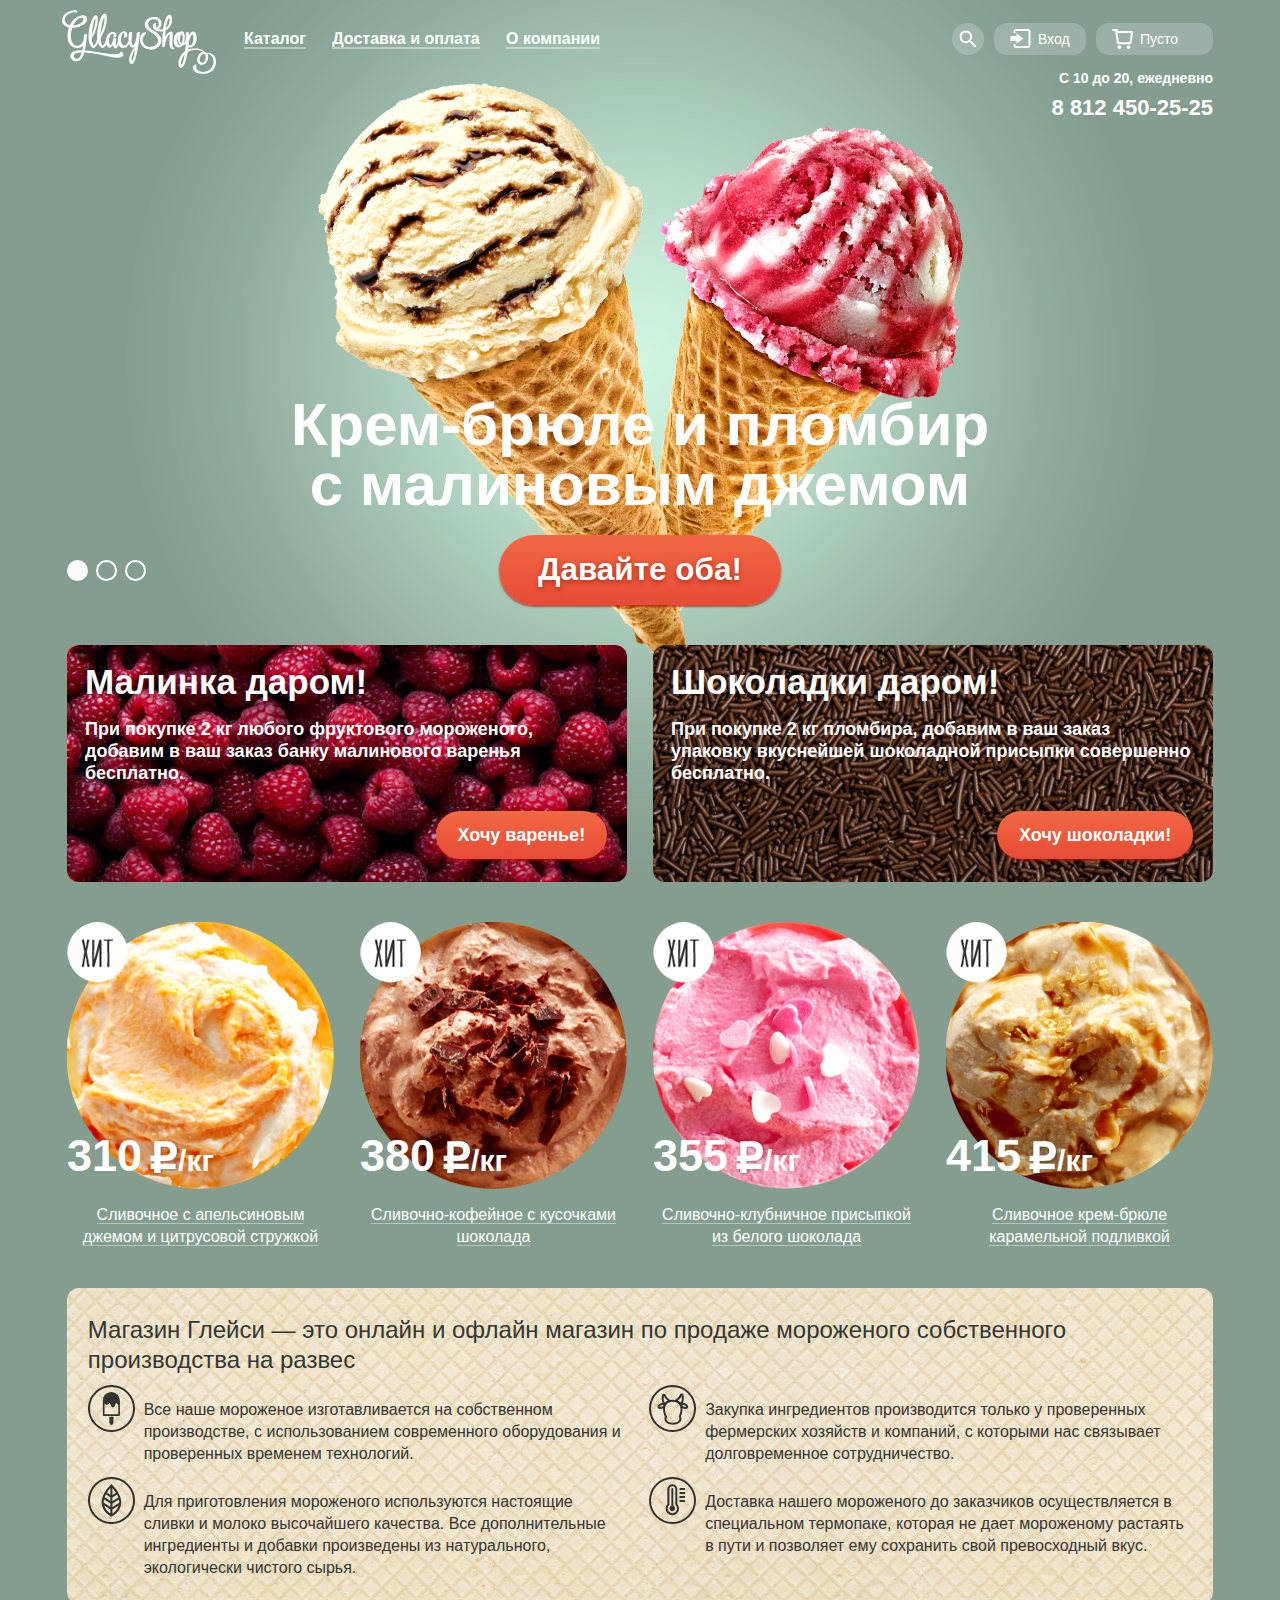
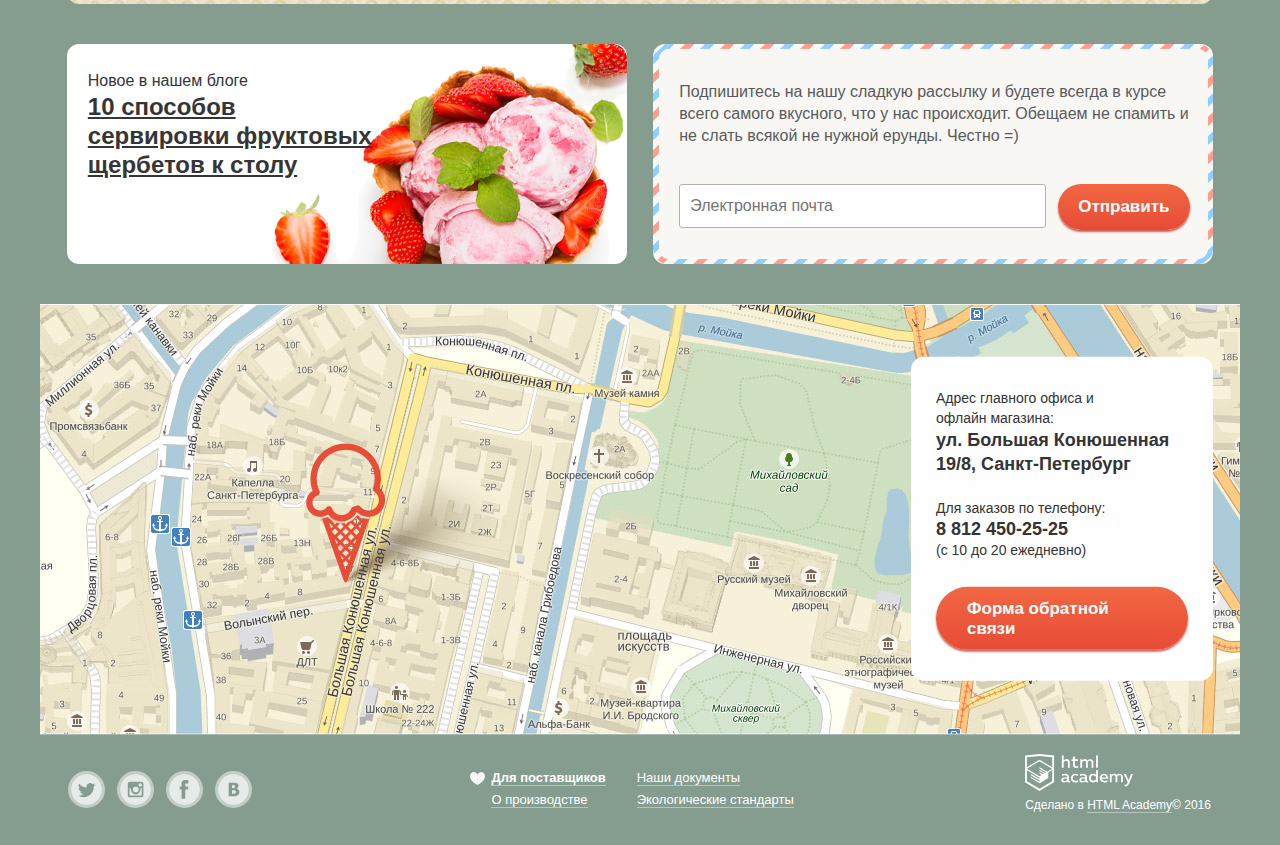
==== commit 0b31f2b3: "-------Last Gllacy-------- на сдачу!" ====
--- a/index.html
+++ b/index.html
@@ -5,7 +5,7 @@
     <title>Gllacy Главная</title>
     <link href="css/normalize.css" rel="stylesheet">
     <link href="css/style.css" rel="stylesheet">
-    <link href='https://fonts.googleapis.com/css?family=Roboto:400,500,700,900&subset=latin,cyrillic' rel='stylesheet' type='text/css'>
+    <link href="https://fonts.googleapis.com/css?family=Roboto:400,500,700,900&;subset=latin,cyrillic' rel='stylesheet'">
     <style>
     </style>
   </head>
@@ -48,14 +48,14 @@
           </div>
           <ul class="catalog-menu">
             <li class="catalog">
-              <a href="catalog.html"><span>Каталог</span></a>
+              <a href="#"><span>Каталог</span></a>
               <div class="wrapper-catalog-submenu">
                 <ul class="catalog-submenu">
                   <li class="catalog-new">
                     <a href="#">Новинки</a>
                   </li>
                   <li>
-                    <a href="gllacy-catalog.html">Сливочное</a>
+                    <a href="catalog.html">Сливочное</a>
                   </li>
                   <li>
                     <a href="#">Щербеты</a>
@@ -216,8 +216,7 @@
             </div>
           </div>
           <h3 class="hit-title">
-            <a href="#">Сливочное с апельсиновым
-                        джемом и цитрусовой стружкой</a>
+            <a href="#"><span>Сливочное с апельсиновым джемом и цитрусовой стружкой</span></a>
           </h3>
         </article>
 
@@ -234,8 +233,7 @@
             </div>
           </div>
           <h3 class="hit-title">
-            <a href="#">Сливочно-кофейное с кусочками
-                        шоколада</a>
+            <a href="#"><span>Сливочно-кофейное с кусочками шоколада</span></a>
           </h3>
         </article>
 
@@ -252,8 +250,7 @@
             </div>
           </div>
           <h3 class="hit-title">
-            <a href="#">Сливочно-клубничное
-                        присыпкой из белого шоколада</a>
+            <a href="#"><span>Сливочно-клубничное присыпкой из белого шоколада</span></a>
           </h3>
         </article>
 
@@ -270,8 +267,7 @@
             </div>
           </div>
           <h3 class="hit-title">
-            <a href="#">Сливочное крем-брюле
-                        карамельной подливкой</a>
+            <a href="#"><span>Сливочное крем-брюле карамельной подливкой</span></a>
           </h3>
         </article>
 
@@ -367,7 +363,7 @@
 
         <section class="footer-social">
           <a class="social-btn social-btn-tw" href="#">Твиттер
-            <svg width="31" height="31" viewBox="0 0 31.375 31.4">
+            <svg width="31" height="31" viewBox="0 0 31.375 31.41">
               <use xlink:href="#icon-twitter"></use>
             </svg>
           </a>
@@ -413,8 +409,11 @@
       <form class="feedback-form" action="#" method="post">
         <fieldset>
           <legend>Мы обязательно вам ответим!</legend>
+          <span class="hint-for-name">Как вас зовут?</span>
           <label><input type="text" name="name" value="" placeholder="Как вас зовут?" required>Как вас зовут?</label>
+          <span class="hint-for-email">Ваша почта для ответа?</span>
           <label><input type="text" name="e-mail" value="" placeholder="Ваша почта для ответа?" required>Ваша почта для ответа?</label>
+          <span class="hint-for-text">Напишите что-нибудь...</span>
           <label><textarea rows="5" placeholder="Напишите что-нибудь..." required></textarea>Напишите что-нибудь...</label>
         </fieldset>
         <div class="wrapper-btn-feedback-form">
@@ -433,6 +432,15 @@
     var closeFeedback = popupFeedback.querySelector(".modal-content-close");
     var modalOverlay = document.querySelector(".modal-overlay");
     var nameFeedback = popupFeedback.querySelector("[name=name]");
+    var emailFeedback = popupFeedback.querySelector("[name=e-mail]");
+    var textFeedback = popupFeedback.querySelector("textarea");
+    var hintForName = popupFeedback.querySelector(".hint-for-name");
+    var hintForEmail = popupFeedback.querySelector(".hint-for-email");
+    var hintForText = popupFeedback.querySelector(".hint-for-text");
+
+
+
+
     var userSearch = document.querySelector(".user-search");
     var searchItem = userSearch.querySelector("[name=search-item]");
     var userLogin = document.querySelector(".user-login");
@@ -472,6 +480,82 @@
       }
     });
 
+    nameFeedback.addEventListener("focus", function(event) {
+      event.preventDefault();
+     if (nameFeedback.value) {
+        hintForName.classList.remove("hint-for-name-show-grey");
+        hintForName.classList.add("hint-for-name-show-blue");
+        }
+      else {
+        nameFeedback.removeAttribute('placeholder');
+        hintForName.classList.add("hint-for-name-show-blue");
+      }
+    });
+
+    nameFeedback.addEventListener("blur", function(event) {
+      event.preventDefault();
+      if (nameFeedback.value) {
+        hintForName.classList.add("hint-for-name-show-grey");
+        nameFeedback.classList.add('name-active');
+      } else {
+      nameFeedback.setAttribute('placeholder', 'Как вас зовут');
+      hintForName.classList.remove("hint-for-name-show-blue");
+        nameFeedback.classList.remove('name-active');
+    }
+    });
+
+
+
+    emailFeedback.addEventListener("focus", function(event) {
+      event.preventDefault();
+      if (emailFeedback.value) {
+        hintForEmail.classList.remove("hint-for-email-show-grey");
+        hintForEmail.classList.add("hint-for-emaile-show-blue");
+      }
+      else {
+        emailFeedback.removeAttribute('placeholder');
+        hintForEmail.classList.add("hint-for-email-show-blue");
+      }
+    });
+
+    emailFeedback.addEventListener("blur", function(event) {
+      event.preventDefault();
+      if (emailFeedback.value) {
+        hintForEmail.classList.add("hint-for-email-show-grey");
+        emailFeedback.classList.add('email-active');
+      } else {
+        emailFeedback.setAttribute('placeholder', 'Ваша почта для ответа?');
+        hintForEmail.classList.remove("hint-for-email-show-blue");
+        emailFeedback.classList.remove('email-active');
+      }
+    });
+
+
+    textFeedback.addEventListener("focus", function(event) {
+      event.preventDefault();
+      if (textFeedback.value) {
+        hintForText.classList.remove("hint-for-text-show-grey");
+        hintForText.classList.add("hint-for-text-show-blue");
+      }
+      else {
+        textFeedback.removeAttribute('placeholder');
+        hintForText.classList.add("hint-for-text-show-blue");
+      }
+    });
+
+    textFeedback.addEventListener("blur", function(event) {
+      event.preventDefault();
+      if (textFeedback.value) {
+        hintForText.classList.add("hint-for-text-show-grey");
+        textFeedback.classList.add('text-active');
+      } else {
+        textFeedback.setAttribute('placeholder', 'Напишите что-нибудь...?');
+        hintForText.classList.remove("hint-for-text-show-blue");
+        textFeedback.classList.remove('text-active');
+      }
+    });
+
+
     userSearch.addEventListener("mouseenter", function(event) {
         searchItem.focus();
     });
--- a/css/style.css
+++ b/css/style.css
@@ -50,29 +50,29 @@
   background: linear-gradient(0deg, #e1613e 0%, #d84732 100%);
   box-shadow: inset 0px 2px 2px rgba(148,39,24,1);
 }
-
-.footer-copyright p a {
-  font-size: 12px;
-  font-weight: normal;
-  color: #ffffff;
-  text-decoration: none;
-  line-height: 13.33px;
-  border-bottom: 2px rgba(255, 255, 255, 0.4) solid;
-}
-
+.footer-about-us a:hover,
 .footer-copyright p a:hover,
+.footer-about-us a:active,
+.footer-copyright p a:active {
+  color:#ffbc9e;
+  border-bottom: 1px solid #ffbc9e;
+}
 .hit-title a:hover,
-.icecream-title a:hover {
+.icecream-title a:hover,
+.hit-title a:active,
+.icecream-title a:active,
+.breadcrumbs a:hover,
+.breadcrumbs a:active {
   color:#ffbc9e;
-  border-bottom: 2px #ffbc9e solid;
-}
-
-.breadcrumbs a:active,
-.footer-copyright p a:active,
-.hit-title a:active,
-.icecream-title a:active{
-  color:#ec593c;
-  border-bottom: 2px #ec593c solid;
+}
+
+.hit-title a:hover span,
+.icecream-title a:hover span,
+.hit-title a:active span,
+.icecream-title a:active span,
+.breadcrumbs a:hover span,
+.breadcrumbs a:active span {
+  border-bottom: 1px solid #ffbc9e;
 }
 
 /**--------------------COMMON classes----------------------------**/
@@ -108,9 +108,9 @@
   width: 1200px;
   margin: 0 auto;
   padding: 0 27px;
-  box-sizing: border-box;
-  -webkit-box-sizing: border-box;
-  -moz-box-sizing: border-box;
+  -webkit-box-sizing: border-box;
+  -moz-box-sizing: border-box;
+  box-sizing: border-box;
 }
 
 header .container-center {
@@ -165,8 +165,6 @@
 .catalog-menu > li > a:active {
   box-shadow: inset 0 2px 1px 0 rgba(105,105,105, 1);
 }
-
-
 .catalog-current-page{
   background: #d07058;
   color: #333333;
@@ -176,7 +174,7 @@
 .wrapper-catalog-submenu {
   display: none;
   position: absolute;
-  z-index: 5;
+  z-index: 2;
   top: 32px;
   left: -6.62px;
   min-width: 142.81px;
@@ -186,13 +184,13 @@
 .catalog-submenu {
   list-style: none;
   padding: 0;
-  padding-top: 10.87px;
+  padding-top: 5px;
   padding-bottom: 5px;
   background: #f7f6f3;
   border-radius: 4px;
-  box-sizing: border-box;
-  -webkit-box-sizing: border-box;
-  -moz-box-sizing: border-box;
+  -webkit-box-sizing: border-box;
+  -moz-box-sizing: border-box;
+  box-sizing: border-box;
 }
 
 .catalog-submenu > li {
@@ -200,7 +198,8 @@
   font-weight: normal;
 }
 
-.catalog-submenu a {
+.catalog-submenu a,
+.catalog-submenu-current-page {
   display: block;
   margin-bottom: 5px;
   padding-top: 6px;
@@ -211,6 +210,27 @@
   text-decoration: none;
 }
 
+.catalog-submenu .catalog-new {
+  font-weight: bold;
+}
+
+.catalog-submenu .catalog-new a{
+  position: relative;
+  padding-top: 6px;
+  padding-bottom: 11px;
+  margin-bottom: 5px;
+}
+
+.catalog-new a::after {
+  content:'';
+  position: absolute;
+  z-index: 3;
+  bottom:0;
+  left:7px;
+  width:127px;
+  border: 1px solid rgba(52,52,52,0.2);
+}
+
 .catalog:hover .wrapper-catalog-submenu {
   display: block;
 }
@@ -223,7 +243,7 @@
   background: #f6b5a5;
 }
 
-.main-navigation .catalog-submenu .catalog-submenu-current-page a{
+.main-navigation .catalog-submenu .catalog-submenu-current-page{
   background: #d07058;
 }
 
@@ -253,9 +273,9 @@
   text-decoration: none;
   background: rgba(255,255,255,0.2);
   border-radius: 13px;
-  box-sizing: border-box;
-  -webkit-box-sizing: border-box;
-  -moz-box-sizing: border-box;
+  -webkit-box-sizing: border-box;
+  -moz-box-sizing: border-box;
+  box-sizing: border-box;
 }
 
 .user-search-link {
@@ -367,9 +387,9 @@
   background: #f8f7f4;
   border-radius: 3px;
   box-shadow: 0 20px 20px 0 rgba(0,0,0,0.4);
-  box-sizing: border-box;
-  -webkit-box-sizing: border-box;
-  -moz-box-sizing: border-box;
+  -webkit-box-sizing: border-box;
+  -moz-box-sizing: border-box;
+  box-sizing: border-box;
 }
 .search-form fieldset {
   padding: 0;
@@ -392,9 +412,9 @@
   font-weight: normal;
   line-height: 24.3px;
   color: #999999;
-  box-sizing: border-box;
-  -webkit-box-sizing: border-box;
-  -moz-box-sizing: border-box;
+  -webkit-box-sizing: border-box;
+  -moz-box-sizing: border-box;
+  box-sizing: border-box;
 }
 /**----------------user-search-form-------------------------**/
 /**----------------user-login-form-------------------------**/
@@ -405,9 +425,9 @@
   background: #f8f7f4;
   border-radius: 3px;
   box-shadow: 0 20px 20px 0 rgba(0,0,0,0.4);
-  box-sizing: border-box;
-  -webkit-box-sizing: border-box;
-  -moz-box-sizing: border-box;
+  -webkit-box-sizing: border-box;
+  -moz-box-sizing: border-box;
+  box-sizing: border-box;
 }
 
 .login-form fieldset {
@@ -431,9 +451,9 @@
   font-weight: normal;
   line-height: 24.3px;
   color: #999999;
-  box-sizing: border-box;
-  -webkit-box-sizing: border-box;
-  -moz-box-sizing: border-box;
+  -webkit-box-sizing: border-box;
+  -moz-box-sizing: border-box;
+  box-sizing: border-box;
 }
 
 .login-form input[type="email"] {
@@ -451,9 +471,9 @@
   font-family: 'Roboto', Helvetica, sans-serif;
   font-size: 15px;
   font-weight: bold;
-  box-sizing: border-box;
-  -webkit-box-sizing: border-box;
-  -moz-box-sizing: border-box;
+  -webkit-box-sizing: border-box;
+  -moz-box-sizing: border-box;
+  box-sizing: border-box;
 }
 .user-login-links {
   float:right;
@@ -488,10 +508,11 @@
   border-radius: 3px;
   box-shadow: 0 20px 20px 0 rgba(0,0,0,0.4);
   color: #333333;
-  box-sizing: border-box;
-  -webkit-box-sizing: border-box;
-  -moz-box-sizing: border-box;
-}
+    -webkit-box-sizing: border-box;
+  -moz-box-sizing: border-box;
+  box-sizing: border-box;
+}
+
 .cart-form-table {
   cellpadding:0;
   margin-bottom: 15px;
@@ -503,9 +524,9 @@
   font-size: 13px;
   font-weight: normal;
   color: #333333;
-  box-sizing: border-box;
-  -webkit-box-sizing: border-box;
-  -moz-box-sizing: border-box;
+  -webkit-box-sizing: border-box;
+  -moz-box-sizing: border-box;
+  box-sizing: border-box;
 }
 .cart-form-table .accented {
   border-bottom: 1px solid #cacac7;
@@ -721,9 +742,9 @@
   padding-right: 20px;
   padding-top: 17.67px;
   border-radius: 12px;
-  box-sizing: border-box;
-  -webkit-box-sizing: border-box;
-  -moz-box-sizing: border-box;
+  -webkit-box-sizing: border-box;
+  -moz-box-sizing: border-box;
+  box-sizing: border-box;
 }
 
 h2.special-offer-header {
@@ -779,33 +800,29 @@
   padding-right: 261.5px;
 }
 
-.breadcrumbs a {
-  display: inline-block;
-  vertical-align: top;
-  margin-right: 20.43px;
+.breadcrumbs a,
+.breadcrumbs-current-page {
+  display: inline-block;
+  vertical-align: middle;
+  margin-right: 3.5px;
   text-decoration: none;
   font-size: 14px;
   font-weight: normal;
   line-height: 15.62px;
   color: #ffffff;
 }
-.breadcrumbs span {
-  border-bottom: 2px rgba(255, 255, 255, 0.4) solid;
-}
-.breadcrumbs a:hover {
-  color:#ffbc9e;
-}
-
-.breadcrumbs span:hover {
-  border-bottom: 2px #ffbc9e solid;
-}
-
-.breadcrumbs a:active {
-  color:#ec593c;
-}
-
-.breadcrumbs span:active {
-  border-bottom: 2px #ec593c solid;
+.breadcrumbs a span {
+  border-bottom: 1px rgba(255, 255, 255, 0.4) solid;
+}
+
+.breadcrumbs i {
+  display: inline-block;
+  vertical-align: bottom;
+  margin-right: 3.5px;
+  line-height:15.62px;
+  font-size: 14px;
+  font-weight: normal;
+  color: #ffffff;
 }
 
 h1.container-header-header {
@@ -914,9 +931,9 @@
   font-size: 14px;
   font-weight: normal;
   color: #343434;
-  box-sizing: border-box;
-  -webkit-box-sizing: border-box;
-  -moz-box-sizing: border-box;
+  -webkit-box-sizing: border-box;
+  -moz-box-sizing: border-box;
+  box-sizing: border-box;
 }
 
 .select:hover .select-drop {
@@ -1000,9 +1017,9 @@
   padding-right: 15px;
   background: rgba(255, 255, 255, 0.2);
   border-radius: 36px;
-  box-sizing: border-box;
-  -webkit-box-sizing: border-box;
-  -moz-box-sizing: border-box;
+  -webkit-box-sizing: border-box;
+  -moz-box-sizing: border-box;
+  box-sizing: border-box;
 }
 
 .range-control .scale {
@@ -1074,9 +1091,9 @@
   line-height: 36px;
   background: rgba(255,255,255,.2);
   border-radius: 36px;
-  box-sizing: border-box;
-  -webkit-box-sizing: border-box;
-  -moz-box-sizing: border-box;
+  -webkit-box-sizing: border-box;
+  -moz-box-sizing: border-box;
+  box-sizing: border-box;
 }
 .filter-icecream-fatness label {
   display: inline-block;
@@ -1104,15 +1121,15 @@
   width: 20px;
   height: 20px;
   border-radius: 50%;
-  border: 1px #FFFFFF solid;
+  border: 1px solid #FFFFFF;
   background: transparent;
-  box-sizing: border-box;
-  -webkit-box-sizing: border-box;
-  -moz-box-sizing: border-box;
+  -webkit-box-sizing: border-box;
+  -moz-box-sizing: border-box;
+  box-sizing: border-box;
 }
 
 .filter-icecream-fatness label:hover:before {
-  border: 2px #FFFFFF solid;
+  border: 2px solid #FFFFFF;
 }
 
 .filter-icecream-fatness input[type=radio]:checked + label:after {
@@ -1124,9 +1141,13 @@
   height: 10px;
   border-radius: 50%;
   background: #FFFFFF;;
-  box-sizing: border-box;
-  -webkit-box-sizing: border-box;
-  -moz-box-sizing: border-box;
+  -webkit-box-sizing: border-box;
+  -moz-box-sizing: border-box;
+  box-sizing: border-box;
+}
+
+.filter-icecream-fatness input[type=radio]:disabled + label:before {
+  border: 1px solid rgba(255,255,255,0.4);
 }
 
 /**--------------------- FORM filter-icecream-fatness-catalog.html only-------------------**/
@@ -1161,9 +1182,9 @@
   line-height: 36px;
   background: rgba(255, 255, 255, .2);
   border-radius: 36px;
-  box-sizing: border-box;
-  -webkit-box-sizing: border-box;
-  -moz-box-sizing: border-box;
+  -webkit-box-sizing: border-box;
+  -moz-box-sizing: border-box;
+  box-sizing: border-box;
 }
 
 .filter-icecream-filler label {
@@ -1194,15 +1215,15 @@
   width: 20px;
   height: 20px;
   border-radius: 3px;
-  border: 1px #FFFFFF solid;
+  border: 1px solid #FFFFFF;
   background: transparent;
-  box-sizing: border-box;
-  -webkit-box-sizing: border-box;
-  -moz-box-sizing: border-box;
+  -webkit-box-sizing: border-box;
+  -moz-box-sizing: border-box;
+  box-sizing: border-box;
 }
 
 .filter-icecream-filler label:hover:before {
-  border: 2px #FFFFFF solid;
+  border: 2px solid #FFFFFF;
 }
 
 .filter-icecream-filler input[type=checkbox]:checked + label:after {
@@ -1215,10 +1236,15 @@
   height: 20px;
   background-image: url('data:image/svg+xml;charset=US-ASCII,%3Csvg%20xmlns%3D%22http%3A//www.w3.org/2000/svg%22%20width%3D%2220%22%20height%3D%2220%22%20viewBox%3D%220%200%2020%2020%22%3E%0A%20%20%3Cdefs%3E%0A%20%20%20%20%3Cstyle%3E%0A%20%20%20%20%20%20.cls-1%20%7B%0A%20%20%20%20%20%20%20%20fill%3A%20%23fff%3B%0A%20%20%20%20%20%20%20%20fill-rule%3A%20evenodd%3B%0A%20%20%20%20%20%20%7D%0A%20%20%20%20%3C/style%3E%0A%20%20%3C/defs%3E%0A%20%20%3Cpath%20id%3D%22seo_icon2%22%20data-name%3D%22%u0427%u0435%u0440%u0431%u043E%u043A%u0441%20%u0432%u043A%u043B.%20%22%20class%3D%22cls-1%22%20d%3D%22M197.146%2C290.014h11.708a4.159%2C4.159%2C0%2C0%2C1%2C4.16%2C4.16v11.651a4.16%2C4.16%2C0%2C0%2C1-4.16%2C4.161H197.146a4.161%2C4.161%2C0%2C0%2C1-4.161-4.161V294.174A4.16%2C4.16%2C0%2C0%2C1%2C197.146%2C290.014ZM197%2C291h12a3%2C3%2C0%2C0%2C1%2C3%2C3v12a3%2C3%2C0%2C0%2C1-3%2C3H197a3%2C3%2C0%2C0%2C1-3-3V294A3%2C3%2C0%2C0%2C1%2C197%2C291Zm12.369%2C5.955-5.93%2C5.931h0l-1.765%2C1.766v0l0%2C0-1.765-1.766h0l-3.069-3.07%2C1.765-1.765%2C3.07%2C3.07%2C5.93-5.931Z%22%20transform%3D%22translate%28-193%20-290%29%22/%3E%0A%3C/svg%3E%0A');
   background-repeat: no-repeat;
-  box-sizing: border-box;
-  -webkit-box-sizing: border-box;
-  -moz-box-sizing: border-box;
-}
+  -webkit-box-sizing: border-box;
+  -moz-box-sizing: border-box;
+  box-sizing: border-box;
+}
+
+.filter-icecream-filler input[type=checkbox]:disabled + label:before {
+  border: 1px solid rgba(255,255,255,0.4);
+}
+
 /**--------------------- FORM filter-icecream-filler-catalog.html only-------------------**/
 
 .filter-icecream-btn {
@@ -1235,9 +1261,9 @@
   background: rgba(255, 255, 255, .2);
   border: 2px #FFFFFF solid;
   border-radius: 36px;
-  box-sizing: border-box;
-  -webkit-box-sizing: border-box;
-  -moz-box-sizing: border-box;
+  -webkit-box-sizing: border-box;
+  -moz-box-sizing: border-box;
+  box-sizing: border-box;
 }
 
 .filter-icecream-btn:hover {
@@ -1343,13 +1369,17 @@
 }
 
 .hit-title a, .icecream-title a {
+  display: block;
   position: relative;
   font-size: 16px;
   font-weight: 500;
   color: #ffffff;
   line-height: 22px;
   text-decoration: none;
-  border-bottom: 2px rgba(255, 255, 255, 0.4) solid;
+
+}
+.hit-title a span, .icecream-title a span {
+  border-bottom: 1px rgba(255, 255, 255, 0.4) solid;
 }
 
 .icecream-quick-view {
@@ -1404,6 +1434,7 @@
   margin-bottom: 39px;
   vertical-align: middle;
   font-size: 0;
+  line-height: 26px;
 }
 
 .pagination a{
@@ -1411,6 +1442,7 @@
   vertical-align: middle;
   width:26px;
   height:26px;
+  margin-right: 3.5px;
   line-height: 26px;
   text-align: center;
   text-decoration: none;
@@ -1418,16 +1450,19 @@
   font-weight: 500;
   color: #ffffff;
 }
+.pagination a:last-child {
+  margin-right: 0;
+}
 
 a.prev, a.next {
   font-size: 0;
 }
 
 .pagination i {
-  line-height: 26px;
+  line-height: 29px;
+  text-align: center;
   font-size: 16px;
   font-weight: 500;
-  color: #ffffff;
 }
 
 .pagination .disabled {
@@ -1439,6 +1474,7 @@
   background-color: rgba(255, 255, 255, 0.2);
 }
 
+.pagination .current,
 .pagination a:active {
   border-radius: 13px;
   background-color: #ffffff;
@@ -1458,9 +1494,9 @@
   color: #353535;
   font-size: 0;
   border-radius: 12px;
-  box-sizing: border-box;
-  -webkit-box-sizing: border-box;
-  -moz-box-sizing: border-box;
+  -webkit-box-sizing: border-box;
+  -moz-box-sizing: border-box;
+  box-sizing: border-box;
 }
 
 .seo-header {
@@ -1490,9 +1526,9 @@
   margin-bottom: 11.15px;
   padding-left: 55.84px;
   padding-top: 14.69px;
-  box-sizing: border-box;
-  -webkit-box-sizing: border-box;
-  -moz-box-sizing: border-box;
+  -webkit-box-sizing: border-box;
+  -moz-box-sizing: border-box;
+  box-sizing: border-box;
 }
 
 .seo-content1, .seo-content3 {
@@ -1562,9 +1598,10 @@
   padding-left: 20.81px;
   padding-right: 254.98px;
   background: #ffffff url("../img/blog_news_bd.png") no-repeat;
-  box-sizing: border-box;
-  -webkit-box-sizing: border-box;
-  -moz-box-sizing: border-box;
+  border-radius: 12px;
+  -webkit-box-sizing: border-box;
+  -moz-box-sizing: border-box;
+  box-sizing: border-box;
 }
 
 .blog-news span {
@@ -1598,9 +1635,10 @@
   padding-left: 26.19px;
   padding-right: 23px;
   background:#f8f7f4 url("../img/mailing_form_bd.png") no-repeat;
-  box-sizing: border-box;
-  -webkit-box-sizing: border-box;
-  -moz-box-sizing: border-box;
+  border-radius: 12px;
+  -webkit-box-sizing: border-box;
+  -moz-box-sizing: border-box;
+  box-sizing: border-box;
 }
 
 .mailing p {
@@ -1641,10 +1679,10 @@
   font-family: 'Roboto', Helvetica, sans-serif;
   font-size: 16px;
   font-weight: normal;
-  color: #ffffff;
-  box-sizing: border-box;
-  -webkit-box-sizing: border-box;
-  -moz-box-sizing: border-box;
+  color: #999999;
+  -webkit-box-sizing: border-box;
+  -moz-box-sizing: border-box;
+  box-sizing: border-box;
 }
 
 .mailing-form button {
@@ -1700,9 +1738,9 @@
   font-weight: normal;
   line-height: 20px;
   color: #343434;
-  box-sizing: border-box;
-  -webkit-box-sizing: border-box;
-  -moz-box-sizing: border-box;
+  -webkit-box-sizing: border-box;
+  -moz-box-sizing: border-box;
+  box-sizing: border-box;
 }
 
 .map-contacts p {
@@ -1752,9 +1790,9 @@
   padding-top: 35.67px;
   padding-left: 1px;
   font-size: 0;
-  box-sizing: border-box;
-  -webkit-box-sizing: border-box;
-  -moz-box-sizing: border-box;
+  -webkit-box-sizing: border-box;
+  -moz-box-sizing: border-box;
+  box-sizing: border-box;
 }
 
 .footer-social .social-btn {
@@ -1765,19 +1803,22 @@
   width: 31px;
   height: 31px;
   margin-right: 12px;
-}
-
-.footer-social .social-btn::before {
-  content:'';
-  position: absolute;
-  z-index: 2;
-  top: 50%;
-  left: 50%;
-  transform: translate(-50%, -50%);
-  width: 31px;
-  height: 31px;
   border: 3px solid rgba(255, 255, 255, 0.5);
   border-radius: 50%;
+}
+
+
+.footer-social .social-btn::after {
+  display: none;
+  position: absolute;
+  content: "";
+  width: 100%;
+  height: 100%;
+  border-radius: 50%;
+  top: 0;
+  left: 0;
+  z-index: 2;
+  box-shadow: inset 0px 2px 1px rgba(136,136,136,1);
 }
 
 .footer-social .social-btn-tw svg,
@@ -1807,13 +1848,12 @@
   margin-right: 0;
 }
 
-.footer-social .social-btn:hover:before {
+.footer-social .social-btn:hover {
   border: 3px solid rgba(255, 255, 255, 0.71);
 }
 
-.footer-social .social-btn:active:before {
-  border: 3px solid rgba(255, 255, 255, 0.7);
-  box-shadow: inset 0px 2px 1px rgba(136,136,136,1);
+.footer-social .social-btn:active:after {
+  display: block;
 }
 
 .footer-about-us {
@@ -1843,7 +1883,7 @@
   font-weight: normal;
   color: #ffffff;
   text-decoration: none;
-  border-bottom: 2px rgba(255, 255, 255, 0.4) solid;
+  border-bottom: 1px solid rgba(255, 255, 255, 0.4);
 }
 
 .about-us-column1 a:first-child {
@@ -1876,7 +1916,7 @@
   color: #ffffff;
   text-decoration: none;
   line-height: 13.33px;
-  border-bottom: 2px rgba(255, 255, 255, 0.4) solid;
+  border-bottom: 1px solid rgba(255, 255, 255, 0.4);
 }
 
 .footer-copyright p {
@@ -1897,14 +1937,11 @@
   top:50%;
   left: 50%;
   transform: translate(-50%,-50%);
-  width: 477px;
+  width: 429px;
   padding: 18px 24px 27px 24px;
   color: #656565;
   background: #f8f7f4;
   border-radius: 9px;
-  box-sizing: border-box;
-  -webkit-box-sizing: border-box;
-  -moz-box-sizing: border-box;
 }
 
 .modal-content-close {
@@ -1933,9 +1970,44 @@
   font-family: 'Roboto', Helvetica, sans-serif;
   font-size: 24px;
   font-weight: 500;
-  line-height: 22px;
+  line-height: 27px;
   color:#343434;
 }
+
+.feedback-form span {
+  display:none;
+  position: absolute;
+  left: 40px;
+  font-size: 11px;
+  font-weight: normal;
+  color:#5b9ddf;
+}
+
+.feedback-form .hint-for-name {
+  top:43px;
+}
+
+.feedback-form .hint-for-email {
+  top:107px;
+}
+
+.feedback-form .hint-for-text {
+  top:171px;
+}
+
+.feedback-form .hint-for-name-show-blue,
+.feedback-form .hint-for-email-show-blue,
+.feedback-form .hint-for-text-show-blue {
+  display: block;
+}
+
+.feedback-form .hint-for-name-show-grey,
+.feedback-form .hint-for-email-show-grey,
+.feedback-form .hint-for-text-show-grey {
+  display: block;
+  color:#9a9a9a;
+}
+
 
 .feedback-form input[name="name"],
 .feedback-form input[name="e-mail"],
@@ -1949,22 +2021,19 @@
   color:#656565;
   outline: none;
   border: none;
-  border: 1px solid #b2b2b2;
+  border: 1px solid #d3d3d2;
   border-radius: 4px;
-  box-sizing: border-box;
-  -webkit-box-sizing: border-box;
-  -moz-box-sizing: border-box;
 }
 
 .feedback-form input[name="name"],
 .feedback-form input[name="e-mail"] {
-  width: 267px;
+  width: 237px;
   padding: 13px 15px;
   padding-bottom: 11px;
 }
 
 .feedback-form textarea {
-  width: 428px;
+  width: 398px;
   border-image: none;
   line-height: 24.3px;
   padding-right: 15px;
@@ -1972,6 +2041,32 @@
   padding-top: 10px;
   padding-bottom: 11px;
 }
+
+.feedback-form input:hover,
+.feedback-form textarea:hover {
+  border: 1px solid #c7c6c5;
+  box-shadow: inset 0 0 0 1px #c7c6c5;
+}
+
+.feedback-form input:focus,
+.feedback-form textarea:focus {
+  font-family: 'Roboto', Helvetica, sans-serif;
+  font-size: 16px;
+  font-weight: normal;
+  color:#656565;
+  border: 1px solid #8fbdec;
+  box-shadow: inset 0 0 0 1px #8fbdec;
+}
+
+.feedback-form label .name-active,
+.feedback-form label .email-active,
+.feedback-form label .text-active {
+  font-size: 16px;
+  font-weight: bold;
+  color:#353535;
+
+}
+
 .wrapper-btn-feedback-form {
   font-size: 0;
   text-align: right;
@@ -2036,4 +2131,42 @@
 .modal-overlay-show {
   display:block;
 }
-  /**--------------------- modal-content-feedback for index.html-------------------**/
+/**--------------------- modal-content-feedback for index.html-------------------**/
+/**------------------------iconic fonts--------------------------------------------**/
+@font-face {
+  font-family: "untitled-font-2";
+  src:url("../fonts/untitled-font-2.eot");
+  src:url("../fonts/untitled-font-2.eot?#iefix") format("embedded-opentype"),
+  url("../fonts/untitled-font-2.woff") format("woff"),
+  url("../fonts/untitled-font-2.ttf") format("truetype"),
+  url("../fonts/untitled-font-2.svg#untitled-font-2") format("svg");
+  font-weight: normal;
+  font-style: normal;
+}
+
+[data-icon]:before {
+  font-family: "untitled-font-2";
+  content: attr(data-icon);
+  font-style: normal;
+  -webkit-font-smoothing: antialiased;
+  -moz-osx-font-smoothing: grayscale;
+}
+
+[class^="icon-"]:before,
+[class*=" icon-"]:before {
+  font-family: "untitled-font-2";
+  font-style: normal;
+  -webkit-font-smoothing: antialiased;
+  -moz-osx-font-smoothing: grayscale;
+}
+
+.icon-angle-double-right:before {
+  content: "\61";
+}
+.icon-angle-left:before {
+  content: "\62";
+}
+.icon-angle-right:before {
+  content: "\63";
+}
+/**------------------------iconic fonts--------------------------------------------**/
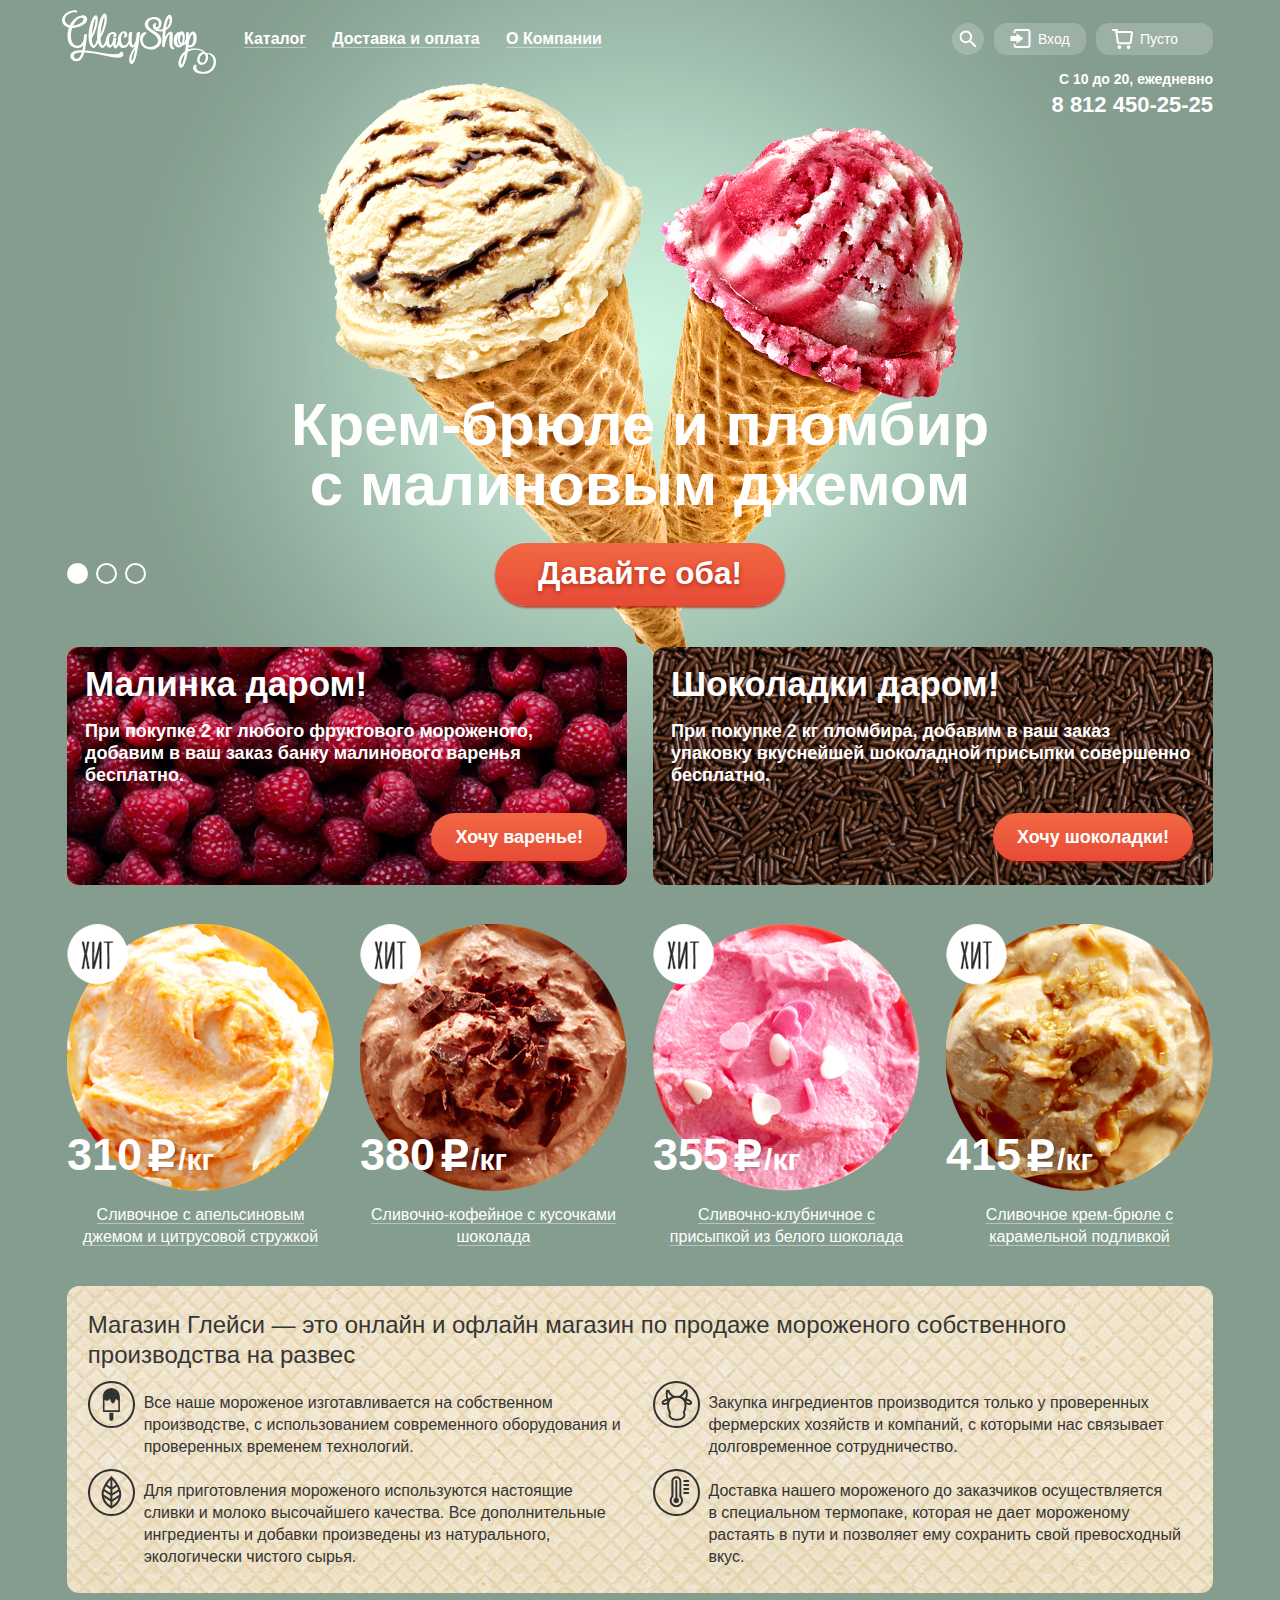
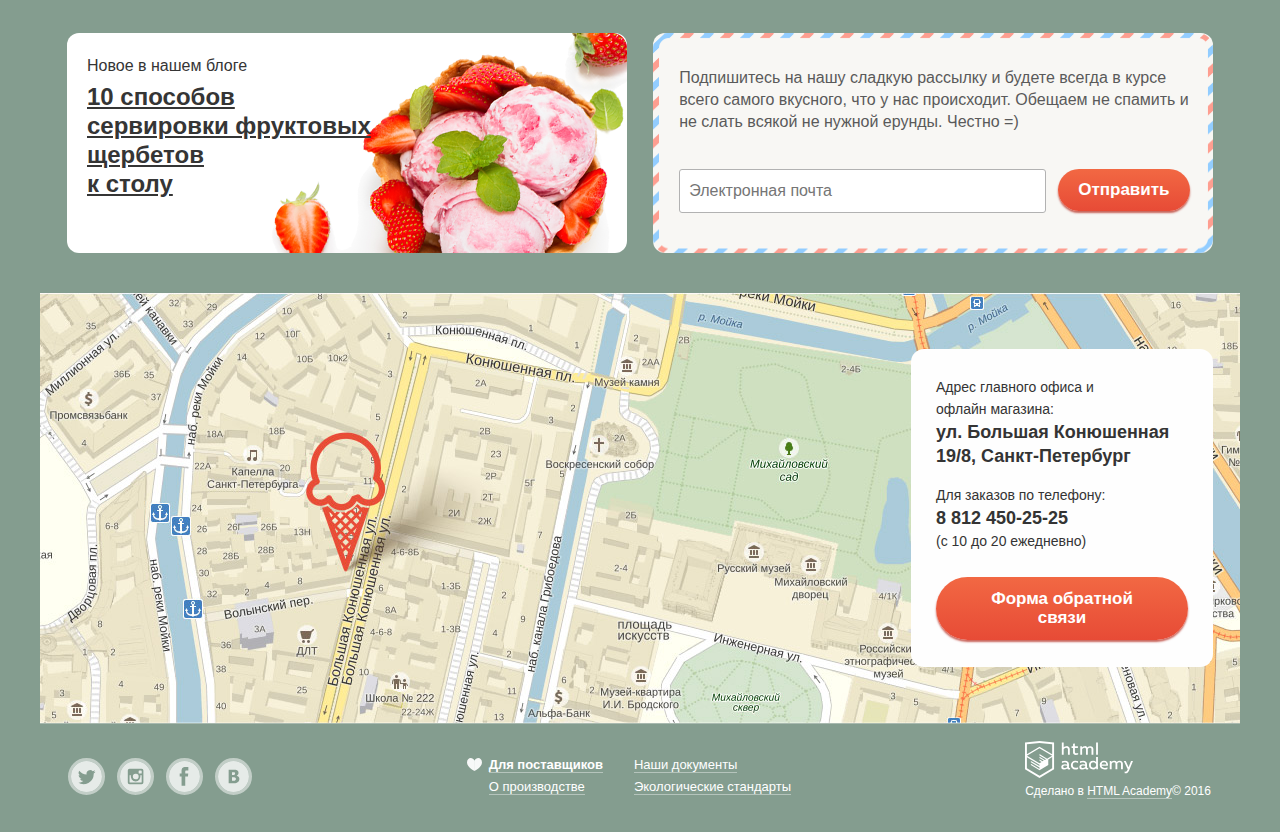
==== commit 0a45a930: "Вариант Gllacy после 1-й проверки" ====
--- a/index.html
+++ b/index.html
@@ -4,7 +4,7 @@
     <meta charset="utf-8">
     <title>Gllacy Главная</title>
     <link href="css/normalize.css" rel="stylesheet">
-    <link href="css/style.css" rel="stylesheet">
+    <link href="css/style_min.css" rel="stylesheet">
     <link href="https://fonts.googleapis.com/css?family=Roboto:400,500,700,900&;subset=latin,cyrillic' rel='stylesheet'">
     <style>
     </style>
@@ -73,7 +73,7 @@
               <a href="#"><span>Доставка и оплата</span></a>
             </li>
             <li>
-              <a href="#"><span>О компании</span></a>
+              <a href="#"><span>О Компании</span></a>
             </li>
           </ul>
         </nav>
@@ -161,15 +161,15 @@
 
       <div class="slider">
         <div class="slide" id="slide1">
-            <div class="slide-title">Крем-брюле и пломбир с малиновым джемом</div>
+            <div class="slide-title">Крем-брюле и пломбир<br>с малиновым джемом</div>
             <a class="btn btn-slider" href="#">Давайте оба!</a>
           </div>
         <div class="slide" id="slide2">
-            <div class="slide-title">Шоколадный пломбир и лимонный сорбет</div>
+            <div class="slide-title">Шоколадный пломбир<br>и лимонный сорбет</div>
             <a class="btn btn-slider" href="#">Давайте оба!</a>
           </div>
         <div class="slide" id="slide3">
-            <div class="slide-title">Пломбир с помадкой и клубничный щербет</div>
+            <div class="slide-title">Пломбир с помадкой<br>и клубничный щербет</div>
             <a class="btn btn-slider" href="#">Давайте оба!</a>
           </div>
         <div class="slider-controls">
@@ -216,7 +216,7 @@
             </div>
           </div>
           <h3 class="hit-title">
-            <a href="#"><span>Сливочное с апельсиновым джемом и цитрусовой стружкой</span></a>
+            <a href="#"><span>Сливочное с апельсиновым<br>джемом и цитрусовой стружкой</span></a>
           </h3>
         </article>
 
@@ -233,7 +233,7 @@
             </div>
           </div>
           <h3 class="hit-title">
-            <a href="#"><span>Сливочно-кофейное с кусочками шоколада</span></a>
+            <a href="#"><span>Сливочно-кофейное с кусочками<br>шоколада</span></a>
           </h3>
         </article>
 
@@ -250,7 +250,7 @@
             </div>
           </div>
           <h3 class="hit-title">
-            <a href="#"><span>Сливочно-клубничное присыпкой из белого шоколада</span></a>
+            <a href="#"><span>Сливочно-клубничное c<br>присыпкой из белого шоколада</span></a>
           </h3>
         </article>
 
@@ -267,7 +267,7 @@
             </div>
           </div>
           <h3 class="hit-title">
-            <a href="#"><span>Сливочное крем-брюле карамельной подливкой</span></a>
+            <a href="#"><span>Сливочное крем-брюле c<br>карамельной подливкой</span></a>
           </h3>
         </article>
 
@@ -302,7 +302,7 @@
 
           <div class="seo-content4">
             <div class="seo-icon"></div>
-            <p class="seo-text">Доставка нашего мороженого до заказчиков осуществляется
+            <p class="seo-text">Доставка нашего мороженого до заказчиков осуществляется<br>
                 в специальном термопаке, которая не дает мороженому
                 растаять в пути и позволяет ему сохранить свой превосходный вкус.</p>
           </div>
@@ -314,7 +314,7 @@
           <span>Новое в нашем блоге</span>
           <h3 class="main-news">
             <a href="#"> 10 способов сервировки
-              фруктовых щербетов
+              фруктовых щербетов<br>
               к столу</a>
           </h3>
         </section>
@@ -340,7 +340,7 @@
       <div class="container-center">
 
         <div class="map-image">
-         <div id="yandex-map" style="width: 1200px; height: 430px"></div>
+         <div id="yandex-map"></div>
         </div>
 
 
@@ -352,7 +352,7 @@
           <p class="map-contacts-part2">Для заказов по телефону:<br>
             <span class="map-contacts-text-bold">8 812 450-25-25</span><br>
             (с 10 до 20 ежедневно)</p>
-          <a class="btn btn-feedback">Форма обратной связи</a>
+          <a href="#" class="btn btn-feedback">Форма обратной связи</a>
         </div>
 
       </div>
@@ -424,165 +424,7 @@
 
     <div class="modal-overlay"></div>
    <script type="text/javascript" charset="utf-8" src="https://api-maps.yandex.ru/services/constructor/1.0/js/?sid=vmCuDunDATkqTsEzo4IDP1I_eZ8G4-LJ&width=1200&height=430&lang=ru_RU&sourceType=constructor&id=yandex-map"></script>
-
-  <script>
-
-    var btnFeedback = document.querySelector(".btn-feedback");
-    var popupFeedback = document.querySelector(".modal-content-feedback");
-    var closeFeedback = popupFeedback.querySelector(".modal-content-close");
-    var modalOverlay = document.querySelector(".modal-overlay");
-    var nameFeedback = popupFeedback.querySelector("[name=name]");
-    var emailFeedback = popupFeedback.querySelector("[name=e-mail]");
-    var textFeedback = popupFeedback.querySelector("textarea");
-    var hintForName = popupFeedback.querySelector(".hint-for-name");
-    var hintForEmail = popupFeedback.querySelector(".hint-for-email");
-    var hintForText = popupFeedback.querySelector(".hint-for-text");
-
-
-
-
-    var userSearch = document.querySelector(".user-search");
-    var searchItem = userSearch.querySelector("[name=search-item]");
-    var userLogin = document.querySelector(".user-login");
-    var userLoginForm = document.querySelector(".user-login-form");
-    var emailLoginForm = userLoginForm.querySelector("[name=e-mail]");
-    var passwordLoginForm = userLoginForm.querySelector("[name=password]");
-    var storageEmail = localStorage.getItem("email");
-
-
-    btnFeedback.addEventListener("click", function(event) {
-      event.preventDefault();
-      popupFeedback.classList.add("modal-content-feedback-show");
-      modalOverlay.classList.add("modal-overlay-show");
-      nameFeedback.focus();
-    });
-
-    closeFeedback.addEventListener("click", function(event) {
-      event.preventDefault();
-      popupFeedback.classList.remove("modal-content-feedback-show");
-      modalOverlay.classList.remove("modal-overlay-show");
-    });
-
-    window.addEventListener("keydown", function(event) {
-      if (event.keyCode === 27) {
-        if (popupFeedback.classList.contains("modal-content-feedback-show")) {
-          popupFeedback.classList.remove("modal-content-feedback-show");
-          modalOverlay.classList.remove("modal-overlay-show");
-        }
-      }
-    });
-
-    modalOverlay.addEventListener("click", function(event) {
-      event.preventDefault();
-      if (popupFeedback.classList.contains("modal-content-feedback-show")) {
-        popupFeedback.classList.remove("modal-content-feedback-show");
-        modalOverlay.classList.remove("modal-overlay-show");
-      }
-    });
-
-    nameFeedback.addEventListener("focus", function(event) {
-      event.preventDefault();
-     if (nameFeedback.value) {
-        hintForName.classList.remove("hint-for-name-show-grey");
-        hintForName.classList.add("hint-for-name-show-blue");
-        }
-      else {
-        nameFeedback.removeAttribute('placeholder');
-        hintForName.classList.add("hint-for-name-show-blue");
-      }
-    });
-
-    nameFeedback.addEventListener("blur", function(event) {
-      event.preventDefault();
-      if (nameFeedback.value) {
-        hintForName.classList.add("hint-for-name-show-grey");
-        nameFeedback.classList.add('name-active');
-      } else {
-      nameFeedback.setAttribute('placeholder', 'Как вас зовут');
-      hintForName.classList.remove("hint-for-name-show-blue");
-        nameFeedback.classList.remove('name-active');
-    }
-    });
-
-
-
-    emailFeedback.addEventListener("focus", function(event) {
-      event.preventDefault();
-      if (emailFeedback.value) {
-        hintForEmail.classList.remove("hint-for-email-show-grey");
-        hintForEmail.classList.add("hint-for-emaile-show-blue");
-      }
-      else {
-        emailFeedback.removeAttribute('placeholder');
-        hintForEmail.classList.add("hint-for-email-show-blue");
-      }
-    });
-
-    emailFeedback.addEventListener("blur", function(event) {
-      event.preventDefault();
-      if (emailFeedback.value) {
-        hintForEmail.classList.add("hint-for-email-show-grey");
-        emailFeedback.classList.add('email-active');
-      } else {
-        emailFeedback.setAttribute('placeholder', 'Ваша почта для ответа?');
-        hintForEmail.classList.remove("hint-for-email-show-blue");
-        emailFeedback.classList.remove('email-active');
-      }
-    });
-
-
-    textFeedback.addEventListener("focus", function(event) {
-      event.preventDefault();
-      if (textFeedback.value) {
-        hintForText.classList.remove("hint-for-text-show-grey");
-        hintForText.classList.add("hint-for-text-show-blue");
-      }
-      else {
-        textFeedback.removeAttribute('placeholder');
-        hintForText.classList.add("hint-for-text-show-blue");
-      }
-    });
-
-    textFeedback.addEventListener("blur", function(event) {
-      event.preventDefault();
-      if (textFeedback.value) {
-        hintForText.classList.add("hint-for-text-show-grey");
-        textFeedback.classList.add('text-active');
-      } else {
-        textFeedback.setAttribute('placeholder', 'Напишите что-нибудь...?');
-        hintForText.classList.remove("hint-for-text-show-blue");
-        textFeedback.classList.remove('text-active');
-      }
-    });
-
-
-    userSearch.addEventListener("mouseenter", function(event) {
-        searchItem.focus();
-    });
-
-    userLogin.addEventListener("mouseenter", function(event) {
-      if (storageEmail) {
-        emailLoginForm.value = storageEmail;
-        passwordLoginForm.focus();}
-      else {
-        emailLoginForm.focus();
-      }
-    });
-
-    userLoginForm.addEventListener("submit", function(event) {
-      event.preventDefault();
-    });
-
-    userLoginForm.addEventListener("submit", function(event) {
-      if (!emailLoginForm || !passwordLoginForm) {
-        event.preventDefault();
-        console.log("Нужно ввести e-mail и пароль");}
-      else {
-        localStorage.setItem("email", emailLoginForm.value);
-      }
-    });
-
-  </script>
+   <script type="text/javascript" charset="utf-8" src="js/script.index.min.js"></script>
 
   </body>
 </html>
--- a/css/style_min.css
+++ b/css/style_min.css
@@ -0,0 +1 @@
+body{margin:0;padding:0;font-family:'Roboto',Arial,sans-serif;font-size:16px;font-weight:400;line-height:22px;color:#fff;background:#849d8f}.clearfix::after{content:"";display:table;clear:both}button{border:none;outline:none;padding:0;margin:0}.btn{display:inline-block;vertical-align:top;background-color:#e94f38;color:#fff;text-decoration:none;background:-moz-linear-gradient(0deg,#e74b36 0%,#f26843 100%);background:-webkit-linear-gradient(0deg,#e74b36 0%,#f26843 100%);background:linear-gradient(0deg,#e74b36 0%,#f26843 100%);box-shadow:0 2px 2px rgba(172,16,0,0.64);cursor:pointer}.btn:hover{background:#f17d65;background:-moz-linear-gradient(0deg,#ec6f5e 0%,#f58669 100%);background:-webkit-linear-gradient(0deg,#ec6f5e 0%,#f58669 100%);background:linear-gradient(0deg,#ec6f5e 0%,#f58669 100%);box-shadow:0 2px 2px rgba(172,16,0,1)}.btn:active{background:#d84d35;background:-moz-linear-gradient(0deg,#e1613e 0%,#d84732 100%);background:-webkit-linear-gradient(0deg,#e1613e 0%,#d84732 100%);background:linear-gradient(0deg,#e1613e 0%,#d84732 100%);box-shadow:inset 0 2px 2px rgba(148,39,24,1)}.footer-about-us a:hover,.footer-copyright p a:hover,.footer-about-us a:active,.footer-copyright p a:active{color:#ffbc9e;border-bottom:1px solid #ffbc9e}.hit-title a:hover,.icecream-title a:hover,.hit-title a:active,.icecream-title a:active,.breadcrumbs a:hover,.breadcrumbs a:active,.user-login-links a:hover,.user-login-links a:active{color:#ffbc9e}.hit-title a:hover span,.icecream-title a:hover span,.hit-title a:active span,.icecream-title a:active span,.breadcrumbs a:hover span,.breadcrumbs a:active span,.user-login-links a:hover span,.user-login-links a:active span{border-bottom:1px solid #ffbc9e}body > input[type="radio"]{display:none}.site-wrapper{min-width:1200px;background:#849d8f url(../img/slider_option1.png) no-repeat;background-position:top center;transition:background-image .5s ease,background-color .5s ease}.site-wrapper:before,.site-wrapper:after{content:"";visibility:hidden}.site-wrapper:before{background-image:url(../img/slider_option2.png)}.site-wrapper:after{background-image:url(../img/slider_option3.png)}.container-center{width:1200px;margin:0 auto;padding:0 27px;-webkit-box-sizing:border-box;-moz-box-sizing:border-box;box-sizing:border-box}header .container-center{position:relative}.main-header .main-navigation{float:left;max-width:766.7px}.main-navigation .catalog-menu{margin:0;margin-left:163.88px;padding:0;padding-top:23px;list-style:none;font-size:0}.catalog-menu > li{display:inline-block;position:relative;vertical-align:top;font-size:16px;font-weight:700;line-height:20px}.catalog-menu > li > a{display:block;padding:7px 13.13px;color:#fff;text-decoration:none;line-height:18px;border-radius:13px}.catalog-menu span{border-bottom:1px solid rgba(255,255,255,0.4)}.catalog-menu > li:hover a{background:#f7f6f3;color:#333}.catalog-menu > li:hover span{border-bottom:none}.catalog-menu > li > a:active{box-shadow:inset 0 2px 1px 0 rgba(105,105,105,1)}.catalog-current-page{background:#d07058;color:#333;border:none}.wrapper-catalog-submenu{display:none;position:absolute;z-index:2;top:32px;left:-6.62px;min-width:142.81px;padding-top:5px}.catalog-submenu{list-style:none;padding:0;padding-top:5px;padding-bottom:5px;background:#f7f6f3;border-radius:4px;-webkit-box-sizing:border-box;-moz-box-sizing:border-box;box-sizing:border-box}.catalog-submenu > li{font-size:14px;font-weight:400}.catalog-submenu a,.catalog-submenu-current-page{display:block;margin-bottom:5px;color:#343434;text-decoration:none;padding:6px 21.14px 6px 19.75px}.catalog-submenu .catalog-new{font-weight:700}.catalog-submenu .catalog-new a{position:relative;padding-top:6px;padding-bottom:11px;margin-bottom:5px}.catalog-new a::after{content:'';position:absolute;z-index:3;bottom:0;left:7px;width:127px;border:1px solid rgba(52,52,52,0.2)}.catalog:hover .wrapper-catalog-submenu{display:block}.catalog-submenu li:hover a{background:#fbded7}.catalog-submenu li:active a{background:#f6b5a5}.main-navigation .catalog-submenu .catalog-submenu-current-page{background:#d07058}.main-header .user-block{float:right;max-width:322.61px;padding-top:23px;vertical-align:top;font-size:0}.user-search,.user-login,.user-cart{display:inline-block;vertical-align:top;position:relative;margin-left:10.2px;font-size:14px;font-weight:500}.user-login-link,.user-cart-link{display:block;position:relative;height:32px;line-height:32px;color:#fff;text-decoration:none;background:rgba(255,255,255,0.2);border-radius:13px;-webkit-box-sizing:border-box;-moz-box-sizing:border-box;box-sizing:border-box}.user-search-link{display:block;position:relative;width:32px;height:32px;border-radius:50%;background:rgba(255,255,255,0.2)}.user-search-link svg{position:absolute;top:50%;left:50%;transform:translate(-50%,-50%);width:17px;height:17px;fill:#fff;fill-rule:evenodd}.user-search:hover .user-search-link svg{fill:#000}.user-login-link{min-width:91.88px;padding-left:44px}.user-login-link svg{position:absolute;top:6px;left:16px;width:21px;height:19px;fill:#fff;fill-opacity:.99;fill-rule:evenodd}.user-login:hover .user-login-link svg{fill:#000}.user-cart-link{min-width:117px;padding-left:44px}.user-cart-link::before{content:"";position:absolute;top:6px;left:16px;width:21px;height:20px;background-image:url(data:image/svg+xml;charset=US-ASCII,%3Csvg%20xmlns%3D%22http%3A//www.w3.org/2000/svg%22%20width%3D%2220.63%22%20height%3D%2219.719%22%20viewBox%3D%220%200%2020.63%2019.719%22%3E%0A%20%20%3Cdefs%3E%0A%20%20%20%20%3Cstyle%3E%0A%20%20%20%20%20%20.cls-1%20%7B%0A%20%20%20%20%20%20%20%20fill%3A%20%23fff%3B%0A%20%20%20%20%20%20%20%20fill-rule%3A%20evenodd%3B%0A%20%20%20%20%20%20%7D%0A%20%20%20%20%3C/style%3E%0A%20%20%3C/defs%3E%0A%20%20%3Cpath%20class%3D%22cls-1%22%20d%3D%22M1092.58%2C33.46l-1.21%2C8.912a2.025%2C2.025%2C0%2C0%2C1-1.88%2C1.635h-10.88a2.025%2C2.025%2C0%2C0%2C1-1.88-1.635l-1.47-10.287a3.738%2C3.738%2C0%2C0%2C1-.13-1.055H1073a1%2C1%2C0%2C0%2C1%2C0-2h4a0.992%2C0.992%2C0%2C0%2C1%2C.1%2C1.98h13.97C1092.17%2C31.01%2C1092.84%2C32.141%2C1092.58%2C33.46Zm-13.85%2C8.518-1.31-9h13.2l-0.03.2-1.18%2C8.788a0.033%2C0.033%2C0%2C0%2C0-.01.014h-10.67Zm0.52%2C3.009a1.874%2C1.874%2C0%2C1%2C1-1.88%2C1.874A1.874%2C1.874%2C0%2C0%2C1%2C1079.25%2C44.987Zm9%2C0a1.874%2C1.874%2C0%2C1%2C1-1.88%2C1.874A1.874%2C1.874%2C0%2C0%2C1%2C1088.25%2C44.987Z%22%20transform%3D%22translate%28-1072%20-29.031%29%22/%3E%0A%3C/svg%3E%0A);background-repeat:no-repeat}.user-cart:hover .user-cart-link::before{width:21px;height:20px;background-position:-10px -10px;background-image:url(../img/spritesheet.png);background-repeat:no-repeat}.user-search:hover .user-search-link,.user-login:hover .user-login-link,.user-cart:hover .user-cart-link{background:#f8f7f4;color:#313131}.wrapper-user-search-form,.wrapper-user-login-form,.wrapper-user-cart-form{display:none;position:absolute;z-index:5;top:32px;right:0;padding-top:5px}.user-search:hover .wrapper-user-search-form,.user-login:hover .wrapper-user-login-form,.user-cart:hover .wrapper-user-cart-form{display:block}.cart-number-of-items{display:none}.user-cart:hover .cart-number-of-items{display:block}.user-cart:hover .cart-empty{display:none}.user-search-form{width:342px;padding:16px;background:#f8f7f4;border-radius:3px;box-shadow:0 20px 20px 0 rgba(0,0,0,0.4);-webkit-box-sizing:border-box;-moz-box-sizing:border-box;box-sizing:border-box}.search-form fieldset{padding:0;margin:0;border:none;outline:none}.search-form label{font-size:0}.search-form input{width:309px;height:37px;padding-left:10px;border:1px solid #d3d3d2;border-radius:3px;font-family:'Roboto',Arial,sans-serif;font-size:14px;font-weight:400;line-height:24.3px;color:#999;-webkit-box-sizing:border-box;-moz-box-sizing:border-box;box-sizing:border-box}.user-login-form{width:272px;padding:16px;padding-top:20px;background:#f8f7f4;border-radius:3px;box-shadow:0 20px 20px 0 rgba(0,0,0,0.4);-webkit-box-sizing:border-box;-moz-box-sizing:border-box;box-sizing:border-box}.login-form fieldset{padding:0;margin:0;border:none;outline:none}.login-form label{font-size:0}.login-form input{width:239px;height:37px;padding-left:14px;border:1px solid #d3d3d2;border-radius:3px;font-family:'Roboto',Arial,sans-serif;font-size:14px;font-weight:400;line-height:24.3px;color:#999;-webkit-box-sizing:border-box;-moz-box-sizing:border-box;box-sizing:border-box}.login-form input[type="email"]{margin-bottom:10px}.login-form .wrapper-button-links{margin-top:15px}.login-form .btn-login-form{float:left;padding:9px 30px;border-radius:35px;font-family:'Roboto',Arial,sans-serif;font-size:15px;font-weight:700;-webkit-box-sizing:border-box;-moz-box-sizing:border-box;box-sizing:border-box}.user-login-links{float:right;width:119px;padding:0;line-height:12px}.user-login-links a{display:block;padding:0;margin:0;padding-bottom:10px;font-family:'Roboto',Arial,sans-serif;font-size:13px;font-weight:400;color:#333;text-decoration:none}.user-login-links span{border-bottom:1px solid rgba(0,0,0,0.3)}.user-cart-form{width:544px;padding:26px 17px;padding-bottom:21px;background:#f8f7f4;border-radius:3px;box-shadow:0 20px 20px 0 rgba(0,0,0,0.4);color:#333;-webkit-box-sizing:border-box;-moz-box-sizing:border-box;box-sizing:border-box}.cart-form-table{cellpadding:0;margin-bottom:15px;text-align:left;vertical-align:baseline;border-collapse:collapse;line-height:16px;font-family:'Roboto',Arial,sans-serif;font-size:13px;font-weight:400;color:#333;-webkit-box-sizing:border-box;-moz-box-sizing:border-box;box-sizing:border-box}.cart-form-table .accented{border-bottom:1px solid #cacac7}.cart-form-table td{padding-bottom:20px;padding-right:14px}.cart-form-table .cart-check{width:10px;background-image:url(data:image/svg+xml;charset=US-ASCII,%3Csvg%20xmlns%3D%22http%3A//www.w3.org/2000/svg%22%20width%3D%2210.125%22%20height%3D%2210.126%22%20viewBox%3D%220%200%2010.125%2010.126%22%3E%0A%20%20%3Cdefs%3E%0A%20%20%20%20%3Cstyle%3E%0A%20%20%20%20%20%20.cls-1%20%7B%0A%20%20%20%20%20%20%20%20fill%3A%20%23353535%3B%0A%20%20%20%20%20%20%20%20fill-rule%3A%20evenodd%3B%0A%20%20%20%20%20%20%7D%0A%20%20%20%20%3C/style%3E%0A%20%20%3C/defs%3E%0A%20%20%3Cpath%20class%3D%22cls-1%22%20d%3D%22M650.86%2C96.139l0.708-.707L661%2C104.86l-0.707.707Zm9.438-.716%2C0.707%2C0.707-9.428%2C9.429-0.708-.708Z%22%20transform%3D%22translate%28-650.875%20-95.438%29%22/%3E%0A%3C/svg%3E%0A);background-repeat:no-repeat;background-position:0 11px}.cart-form-table .cart-image{width:33px;height:33px;background-image:url(../img/spritesheet.png);background-repeat:no-repeat}.cart-form-table tr:nth-child(1) .cart-image{background-position:-132px -10px}.cart-form-table tr:nth-child(2) .cart-image{background-position:-185px -10px}.cart-form-table .cart-description{width:234px}.cart-form-table .cart-price-per-item{width:110px}.cart-price-per-item .price-per-item{color:gray}.cart-form-table .cart-price-total{width:67px;padding-right:0}.cart-form-table .cart-total{height:30px;padding:0;vertical-align:bottom;font-size:15px;font-weight:700;text-align:right}.btn-cart-form{text-align:right}.btn-cart-form .btn-order{display:inline-block;vertical-align:top;padding-left:22px;padding-right:22px;height:35px;line-height:35px;font-family:'Roboto',Arial,sans-serif;font-size:15px;font-weight:700;color:#fefefe;border-radius:35px}.main-header .logo{position:absolute;top:9.69px;left:21.75px}.main-header .contact-info{position:absolute;top:72px;right:27px;width:322.61px;color:#fff;font-size:0;text-align:right}.contact-info-normal{font-size:14px;font-weight:700;line-height:15.67px}.contact-info-bold{font-size:22px;font-weight:600;line-height:20px}.slider{position:relative;margin-bottom:41px;padding-top:339.5px;text-align:center}.slide{display:none}.slide-title{margin:0 auto;margin-bottom:28px;color:#fff;font-size:60px;font-weight:900;line-height:60.35px}.btn-slider{text-align:center;font-size:31.48px;font-weight:700;line-height:35.74px;text-shadow:0 2px 5px rgba(160,32,11,0.76);border-radius:62px;padding:13px 43px 14.1px}.slide-btn:hover{background:-moz-linear-gradient(top,#f58669 0%,#ec6f5e 100%);background:-webkit-linear-gradient(top,#f58669 0%,#ec6f5e 100%);background:linear-gradient(to bottom,#f58669 0%,#ec6f5e 100%);box-shadow:0 2px 2px rgba(172,16,0,1)}.slide-btn:active{background:-moz-linear-gradient(top,#d84732 0%,#e1613e 100%);background:-webkit-linear-gradient(top,#d84732 0%,#e1613e 100%);background:linear-gradient(to bottom,#d84732 0%,#e1613e 100%);box-shadow:inset 0 2px 2px rgba(172,16,0,1)}.slider-controls{position:absolute;bottom:21px;left:0;z-index:20;font-size:0}.slider-controls label{display:inline-block;vertical-align:top;width:17px;height:17px;margin-right:8px;background-color:transparent;border:2px solid #fff;border-radius:50%;cursor:pointer}#btn-1:checked ~ .site-wrapper #slide1,#btn-2:checked ~ .site-wrapper #slide2,#btn-3:checked ~ .site-wrapper #slide3{display:block}#btn-1:checked ~ .site-wrapper{background-color:#849d8f;background-image:url(../img/slider_option1.png)}#btn-2:checked ~ .site-wrapper{background-color:#8996a6;background-image:url(../img/slider_option2.png)}#btn-3:checked ~ .site-wrapper{background-color:#9d8b84;background-image:url(../img/slider_option3.png)}#btn-1:checked ~ .site-wrapper label[for="btn-1"],#btn-2:checked ~ .site-wrapper label[for="btn-2"],#btn-3:checked ~ .site-wrapper label[for="btn-3"]{background-color:#fff}.slider-controls label:hover{background-color:rgba(255,255,255,0.4)}.special-offers{margin-bottom:39px;color:#fff}.special-offer{max-width:560px;padding-left:18px;padding-right:20px;padding-top:17.67px;border-radius:12px;-webkit-box-sizing:border-box;-moz-box-sizing:border-box;box-sizing:border-box}h2.special-offer-header{margin-top:0;margin-bottom:16.5px;font-size:35px;font-weight:700;line-height:38.61px}.special-offers p{margin-top:0;margin-bottom:27.29px;min-height:61px;font-size:18px;font-weight:700;line-height:22px}.malinka{float:left;background:#a70004 url(../img/special_offer_malinka.png) no-repeat;background-size:cover}.chocolate{float:right;background:#4a2a1c url(../img/special_offer_chocolate.png) no-repeat;background-size:cover}.btn-special-offer{margin-bottom:24px;text-align:right;font-size:18px;font-weight:700}.btn-special-offer a{padding:12.99px 24px;border-radius:46px}.container-header{padding-top:40px;margin-bottom:34px;font-size:0}.container-header .breadcrumbs{margin-bottom:5.67px;padding-right:261.5px}.breadcrumbs a,.breadcrumbs-current-page{display:inline-block;vertical-align:middle;margin-right:3px;text-decoration:none;font-size:14px;font-weight:400;line-height:15.62px;color:#fff}.breadcrumbs a span{border-bottom:1px rgba(255,255,255,0.4) solid}.breadcrumbs i{display:inline-block;vertical-align:bottom;margin-right:3px;line-height:15.62px;font-size:14px;font-weight:400;color:#fff}h1.container-header-header{margin-top:0;font-size:35px;font-weight:700;color:#fff;line-height:30px}.container-content .filter-icecream{margin-bottom:39.8px;font-size:0}.filter-icecream{width:870px;font-size:0}.filter-icecream-sorting{display:inline-block;vertical-align:top;padding:0;margin:0;margin-right:15.2px;margin-bottom:18px;border:none;outline:none;font-family:'Roboto',Arial,sans-serif;font-size:14px;font-weight:500;color:#fff}.filter-icecream-sorting legend{padding:0;margin:0;padding-left:15px;line-height:15.78px;margin-bottom:6px}.filter-icecream-sorting .select{display:inline-block;width:194px;height:36px;line-height:36px;background:rgba(255,255,255,.2);border-radius:36px;position:relative}.filter-icecream-sorting .select::after{position:absolute;content:"";top:16px;right:14px;border-top:8px solid #FFF;border-left:5px solid transparent;border-right:5px solid transparent;border-bottom-width:0}.select input{display:none;padding:0;margin:0}#popular:checked ~ .select-text .select-text-1,#cheap:checked ~ .select-text .select-text-2,#expensive:checked ~ .select-text .select-text-3,#fat:checked ~ .select-text .select-text-4{display:block}#popular:checked ~ .select-drop [for="popular"],#cheap:checked ~ .select-drop [for="cheap"],#expensive:checked ~ .select-drop [for="expensive"],#fat:checked ~ .select-drop [for="fat"]{display:none}.select-text div{display:none;padding:0 15px;font-size:16px;font-weight:500}.select-drop{display:none;position:absolute;z-index:3;top:37px;width:100%;background:#FFF;font-family:'Roboto',Arial,sans-serif;font-size:14px;font-weight:400;color:#343434;-webkit-box-sizing:border-box;-moz-box-sizing:border-box;box-sizing:border-box}.select:hover .select-drop{display:block}.select:hover{background:#FFF}.select:hover:after{border-top:8px solid #333}.select:hover .select-text{color:#343434}.label-drop{display:block;line-height:23px;padding:4px 20px}.label-drop:hover{background:#1e90ff}.filter-icecream-price{display:inline-block;vertical-align:top;width:218.5px;margin-right:15.19px;margin-bottom:18px;font-family:'Roboto',Arial,sans-serif;font-size:14px;font-weight:500;color:#fff}.price-control{height:15.78px;margin-bottom:6px;padding-left:15px;font-size:0}.price-control label{display:inline-block;vertical-align:top;font-size:14px;line-height:15.78px;cursor:pointer}.price-control .min-price{width:98px}.price-control .max-price{width:66.41px}.price-control input{width:24.2px;margin:0 3.2px;color:inherit;font:inherit;background:none;border:none;outline:none}.range-control{position:relative;width:218.5px;height:36px;padding-top:17px;padding-left:15px;padding-right:15px;background:rgba(255,255,255,0.2);border-radius:36px;-webkit-box-sizing:border-box;-moz-box-sizing:border-box;box-sizing:border-box}.range-control .scale{height:2px;background:rgba(255,255,255,0.5)}.range-control .bar{height:2px;background:#fff}.range-toggle{position:absolute;top:8px;left:0;width:20px;height:20px;background:#fff;border-radius:50%;box-shadow:0 2px 2px 0 rgba(0,0,0,0.1);cursor:pointer}.range-toggle:hover{top:6.5px;width:23px;height:23px;border-radius:50%}.range-toggle-min{left:32px}.range-toggle-max{left:130px}.filter-icecream-fatness{display:inline-block;vertical-align:top;padding:0;margin:0;margin-right:15.2px;margin-bottom:18px;border:none;font-family:'Roboto',Arial,sans-serif;font-weight:500;color:#fff}.filter-icecream-fatness legend{padding:0;margin:0;margin-left:15px;margin-bottom:6px;line-height:15.78px;font-size:14px}.filter-icecream-fatness .filter-icecream-fatness-wrapper{height:36px;padding-left:15px;padding-right:15px;line-height:36px;background:rgba(255,255,255,.2);border-radius:36px;-webkit-box-sizing:border-box;-moz-box-sizing:border-box;box-sizing:border-box}.filter-icecream-fatness label{display:inline-block;vertical-align:top;position:relative;margin-right:19px;padding-left:30px;font-size:16px;cursor:pointer}.filter-icecream-fatness label:last-child{margin-right:0}.filter-icecream-fatness input[type=radio]{display:none}.filter-icecream-fatness label:before{content:"";position:absolute;left:0;top:8px;width:20px;height:20px;border-radius:50%;border:1px solid #FFF;background:transparent;-webkit-box-sizing:border-box;-moz-box-sizing:border-box;box-sizing:border-box}.filter-icecream-fatness label:hover:before{border:2px solid #FFF}.filter-icecream-fatness input[type=radio]:checked + label:after{content:"";position:absolute;left:5px;top:13px;width:10px;height:10px;border-radius:50%;background:#FFF;-webkit-box-sizing:border-box;-moz-box-sizing:border-box;box-sizing:border-box}.filter-icecream-fatness input[type=radio]:disabled + label:before{border:1px solid rgba(255,255,255,0.4)}.filter-icecream-filler{display:inline-block;vertical-align:top;padding:0;margin:0;margin-right:13.4px;border:none;font-family:'Roboto',Arial,sans-serif;font-weight:500;color:#fff}.filter-icecream-filler legend{padding:0;margin:0;margin-left:15px;margin-bottom:6px;line-height:15.78px;font-size:14px}.filter-icecream-filler .filter-icecream-filler-wrapper{height:36px;padding-left:15px;padding-right:15px;line-height:36px;background:rgba(255,255,255,.2);border-radius:36px;-webkit-box-sizing:border-box;-moz-box-sizing:border-box;box-sizing:border-box}.filter-icecream-filler label{display:inline-block;vertical-align:top;position:relative;z-index:1;margin-right:20px;padding-left:31px;font-size:16px;cursor:pointer}.filter-icecream-filler label:last-child{margin-right:0}.filter-icecream-filler input[type=checkbox]{display:none}.filter-icecream-filler label:before{content:"";position:absolute;z-index:2;left:0;top:8px;width:20px;height:20px;border-radius:3px;border:1px solid #FFF;background:transparent;-webkit-box-sizing:border-box;-moz-box-sizing:border-box;box-sizing:border-box}.filter-icecream-filler label:hover:before{border:2px solid #FFF}.filter-icecream-filler input[type=checkbox]:checked + label:after{content:"";position:absolute;z-index:2;left:0;top:8px;width:20px;height:20px;background-image:url(data:image/svg+xml;charset=US-ASCII,%3Csvg%20xmlns%3D%22http%3A//www.w3.org/2000/svg%22%20width%3D%2220%22%20height%3D%2220%22%20viewBox%3D%220%200%2020%2020%22%3E%0A%20%20%3Cdefs%3E%0A%20%20%20%20%3Cstyle%3E%0A%20%20%20%20%20%20.cls-1%20%7B%0A%20%20%20%20%20%20%20%20fill%3A%20%23fff%3B%0A%20%20%20%20%20%20%20%20fill-rule%3A%20evenodd%3B%0A%20%20%20%20%20%20%7D%0A%20%20%20%20%3C/style%3E%0A%20%20%3C/defs%3E%0A%20%20%3Cpath%20id%3D%22seo_icon2%22%20data-name%3D%22%u0427%u0435%u0440%u0431%u043E%u043A%u0441%20%u0432%u043A%u043B.%20%22%20class%3D%22cls-1%22%20d%3D%22M197.146%2C290.014h11.708a4.159%2C4.159%2C0%2C0%2C1%2C4.16%2C4.16v11.651a4.16%2C4.16%2C0%2C0%2C1-4.16%2C4.161H197.146a4.161%2C4.161%2C0%2C0%2C1-4.161-4.161V294.174A4.16%2C4.16%2C0%2C0%2C1%2C197.146%2C290.014ZM197%2C291h12a3%2C3%2C0%2C0%2C1%2C3%2C3v12a3%2C3%2C0%2C0%2C1-3%2C3H197a3%2C3%2C0%2C0%2C1-3-3V294A3%2C3%2C0%2C0%2C1%2C197%2C291Zm12.369%2C5.955-5.93%2C5.931h0l-1.765%2C1.766v0l0%2C0-1.765-1.766h0l-3.069-3.07%2C1.765-1.765%2C3.07%2C3.07%2C5.93-5.931Z%22%20transform%3D%22translate%28-193%20-290%29%22/%3E%0A%3C/svg%3E%0A);background-repeat:no-repeat;-webkit-box-sizing:border-box;-moz-box-sizing:border-box;box-sizing:border-box}.filter-icecream-filler input[type=checkbox]:disabled + label:before{border:1px solid rgba(255,255,255,0.4)}.filter-icecream-btn{display:inline-block;vertical-align:bottom;padding:0;padding-left:30px;padding-right:30px;height:36px;font-family:'Roboto',Arial,sans-serif;font-size:16px;font-weight:500;color:#fff;background:rgba(255,255,255,.2);border:2px #FFF solid;border-radius:36px;-webkit-box-sizing:border-box;-moz-box-sizing:border-box;box-sizing:border-box}.filter-icecream-btn:hover{background:#fafbfb;color:#363636;border:none}.filter-icecream-btn:active{border:none;outline:none;background:#ededed;color:#363636;box-shadow:inset 0 2px 1px rgba(105,105,105,1)}.hit-list{font-size:0}.list-of-icecreams{margin-bottom:41.94px;font-size:0}.hit,.icecream-option{display:inline-block;vertical-align:top;max-width:267px;margin-right:26px;margin-bottom:38px;text-align:center}.hit:nth-child(4n),.icecream-option:nth-child(4n){margin-right:0}.hit-image-block,.icecream-image-block{position:relative;width:267px;height:267px;margin-bottom:13px}.hit-image-block img,.icecream-image-block img{width:267px;height:267px}.hit-icon{font-size:0}.hit-icon::after{content:"";position:absolute;top:0;left:0;width:61px;height:61px;z-index:2;background-image:url(../img/spritesheet.png);background-position:-51px -10px;background-repeat:no-repeat}.hit-price,.icecream-price{position:absolute;top:205px;left:0;z-index:2;vertical-align:bottom;font-size:45px;font-weight:700;line-height:52px;color:#fff}.hit-price .kg,.icecream-price .kg{font-size:30px;font-weight:700;color:#fff}.hit-price-P,.icecream-price-P{margin-right:36px;font-size:0}.hit-price-P::after,.icecream-price-P::after{content:"";position:absolute;top:9.36px;left:80px;width:31px;height:36px;z-index:3;background-image:url(data:image/svg+xml;charset=US-ASCII,%3Csvg%20xmlns%3D%22http%3A//www.w3.org/2000/svg%22%20xmlns%3Axlink%3D%22http%3A//www.w3.org/1999/xlink%22%20width%3D%2232%22%20height%3D%2237%22%20viewBox%3D%220%200%2032%2037%22%3E%0A%20%20%3Cdefs%3E%0A%20%20%20%20%3Cstyle%3E%0A%20%20%20%20%20%20.cls-1%20%7B%0A%20%20%20%20%20%20%20%20fill%3A%20%23fff%3B%0A%20%20%20%20%20%20%20%20fill-rule%3A%20evenodd%3B%0A%20%20%20%20%20%20%20%20filter%3A%20url%28%23filter%29%3B%0A%20%20%20%20%20%20%7D%0A%20%20%20%20%3C/style%3E%0A%20%20%20%20%3Cfilter%20id%3D%22filter%22%20x%3D%22986%22%20y%3D%221131%22%20width%3D%2232%22%20height%3D%2237%22%20filterUnits%3D%22userSpaceOnUse%22%3E%0A%20%20%20%20%20%20%3CfeOffset%20result%3D%22offset%22%20dx%3D%220.5%22%20dy%3D%220.866%22%20in%3D%22SourceAlpha%22/%3E%0A%20%20%20%20%20%20%3CfeGaussianBlur%20result%3D%22blur%22%20stdDeviation%3D%221.732%22/%3E%0A%20%20%20%20%20%20%3CfeFlood%20result%3D%22flood%22%20flood-color%3D%22%23313235%22%20flood-opacity%3D%220.5%22/%3E%0A%20%20%20%20%20%20%3CfeComposite%20result%3D%22composite%22%20operator%3D%22in%22%20in2%3D%22blur%22/%3E%0A%20%20%20%20%20%20%3CfeBlend%20result%3D%22blend%22%20in%3D%22SourceGraphic%22/%3E%0A%20%20%20%20%3C/filter%3E%0A%20%20%3C/defs%3E%0A%20%20%3Cpath%20class%3D%22cls-1%22%20d%3D%22M987.644%2C1146.63h3.682v-14.49h8.894a32.51%2C32.51%2C0%2C0%2C1%2C7.25.5c3.63%2C0.95%2C6.41%2C4.22%2C6.41%2C9.31%2C0%2C5.82-3.73%2C8.87-7.09%2C9.59a30.646%2C30.646%2C0%2C0%2C1-6.26.46h-3.036v2.73h15.016v5.36H997.494V1164h-6.168v-3.91h-3.682v-5.36h3.682V1152h-3.682v-5.37Zm9.85-9.09v9.05h2.358a13.77%2C13.77%2C0%2C0%2C0%2C4.658-.5%2C4.35%2C4.35%2C0%2C0%2C0-.86-8.32%2C24.467%2C24.467%2C0%2C0%2C0-4.208-.23h-1.948Z%22%20transform%3D%22translate%28-986%20-1131%29%22/%3E%0A%3C/svg%3E%0A);background-repeat:no-repeat}.hit-title a,.icecream-title a{display:block;position:relative;max-height:44px;overflow:hidden;font-size:16px;font-weight:500;color:#fff;line-height:22px;text-decoration:none}.hit-title a span,.icecream-title a span{border-bottom:1px rgba(255,255,255,0.4) solid}.icecream-quick-view{display:none;position:absolute;z-index:1;top:-6px;left:-6px;width:278px;height:405px;background:rgba(255,255,255,0.3);border-radius:4px}.icecream-quick-view a{display:inline-block;vertical-align:top;margin:0 auto;margin-top:348px;padding:9px 26px;font-size:15px;font-weight:700;color:#fff;line-height:24.3px;text-decoration:none;border-radius:35px}.icecream-option:hover .icecream-quick-view{display:block}.icecream-option:hover .icecream-image{position:relative;z-index:4}.icecream-option:hover .icecream-price{z-index:5}.icecream-option:hover .icecream-title a{z-index:5}.pagination{float:right;margin-bottom:25px;vertical-align:middle;font-size:0;line-height:26px}.pagination a{display:inline-block;vertical-align:middle;width:26px;height:26px;margin-right:2px;line-height:26px;text-align:center;text-decoration:none;font-size:16px;font-weight:500;color:#fff}.pagination a:last-child{margin-right:0}a.prev,a.next{font-size:0}.pagination i{line-height:29px;text-align:center;font-size:16px;font-weight:500}.pagination .disabled{color:rgba(255,255,255,0.2)}.pagination a:hover{border-radius:13px;background-color:rgba(255,255,255,0.2)}.pagination .current,.pagination a:active{border-radius:13px;background-color:#fff;color:#353535}.seo{max-width:1146px;margin-bottom:40px;background:#ede0c6 url(../img/seo-pattern.jpg) repeat;color:#353535;font-size:0;border-radius:12px;-webkit-box-sizing:border-box;-moz-box-sizing:border-box;box-sizing:border-box;padding:24px 15.18px 14px 20.81px}.seo-header{margin:0;margin-bottom:11px;font-size:24px;font-weight:500;line-height:30px}.seo-icon{font-size:0}.seo-text{padding:0;margin:0;font-size:16px;font-weight:400;line-height:22px}.seo-content1,.seo-content2,.seo-content3,.seo-content4{display:inline-block;vertical-align:top;position:relative;padding:0;margin:0;margin-bottom:11px;padding-left:55.84px;padding-top:11px;-webkit-box-sizing:border-box;-moz-box-sizing:border-box;box-sizing:border-box}.seo-content1,.seo-content3{max-width:535.79px;margin-right:29px}.seo-content2,.seo-content4{max-width:540px}.seo-content1 .seo-icon::after{content:"";position:absolute;top:0;left:0;width:48px;height:48px;background-image:url(data:image/svg+xml;charset=US-ASCII,%3Csvg%20xmlns%3D%22http%3A//www.w3.org/2000/svg%22%20width%3D%2247.375%22%20height%3D%2247.38%22%20viewBox%3D%220%200%2047.375%2047.38%22%3E%0A%20%20%3Cdefs%3E%0A%20%20%20%20%3Cstyle%3E%0A%20%20%20%20%20%20.cls-1%20%7B%0A%20%20%20%20%20%20%20%20fill%3A%20%23323232%3B%0A%20%20%20%20%20%20%20%20fill-rule%3A%20evenodd%3B%0A%20%20%20%20%20%20%7D%0A%20%20%20%20%3C/style%3E%0A%20%20%3C/defs%3E%0A%20%20%3Cpath%20class%3D%22cls-1%22%20d%3D%22M77.454%2C1381.45a8.575%2C8.575%2C0%2C0%2C0-14.639%2C6.06v14.68a0.808%2C0.808%2C0%2C0%2C0%2C.809.81H79.157a0.808%2C0.808%2C0%2C0%2C0%2C.809-0.81v-14.68A8.512%2C8.512%2C0%2C0%2C0%2C77.454%2C1381.45Zm0.894%2C19.93H64.433v-10.89c0.045%2C0.05.092%2C0.1%2C0.143%2C0.16a2.619%2C2.619%2C0%2C0%2C0%2C4.309%2C0%2C1.185%2C1.185%2C0%2C0%2C1%2C.946-0.6%2C1%2C1%2C0%2C0%2C1%2C.309.43%2C10.746%2C10.746%2C0%2C0%2C1%2C.488%2C1.22%2C9.606%2C9.606%2C0%2C0%2C0%2C.7%2C1.65%2C1.753%2C1.753%2C0%2C0%2C0%2C3.237%2C0%2C9.614%2C9.614%2C0%2C0%2C0%2C.7-1.65%2C10.67%2C10.67%2C0%2C0%2C1%2C.488-1.22%2C1%2C1%2C0%2C0%2C1%2C.309-0.43%2C1.186%2C1.186%2C0%2C0%2C1%2C.946.6%2C3.205%2C3.205%2C0%2C0%2C0%2C1.346%2C1v9.73Zm-9.007%2C8.58a2.049%2C2.049%2C0%2C1%2C0%2C4.1%2C0v-6.16h-4.1v6.16ZM71.5%2C1371.8a23.7%2C23.7%2C0%2C1%2C1-23.7%2C23.7A23.7%2C23.7%2C0%2C0%2C1%2C71.5%2C1371.8Zm0%2C45.4a21.7%2C21.7%2C0%2C1%2C1%2C21.7-21.7A21.722%2C21.722%2C0%2C0%2C1%2C71.5%2C1417.2Z%22%20transform%3D%22translate%28-47.813%20-1371.81%29%22/%3E%0A%3C/svg%3E%0A);background-repeat:no-repeat}.seo-content2 .seo-icon::after{content:"";position:absolute;top:0;left:0;width:48px;height:48px;background-image:url(data:image/svg+xml;charset=US-ASCII,%3Csvg%20xmlns%3D%22http%3A//www.w3.org/2000/svg%22%20width%3D%2247.406%22%20height%3D%2247.38%22%20viewBox%3D%220%200%2047.406%2047.38%22%3E%0A%20%20%3Cdefs%3E%0A%20%20%20%20%3Cstyle%3E%0A%20%20%20%20%20%20.cls-1%20%7B%0A%20%20%20%20%20%20%20%20fill%3A%20%23323232%3B%0A%20%20%20%20%20%20%20%20fill-rule%3A%20evenodd%3B%0A%20%20%20%20%20%20%7D%0A%20%20%20%20%3C/style%3E%0A%20%20%3C/defs%3E%0A%20%20%3Cpath%20class%3D%22cls-1%22%20d%3D%22M652.578%2C1395a2.42%2C2.42%2C0%2C0%2C1-2.127%2C1.04%2C9.366%2C9.366%2C0%2C0%2C1-3.256-.84%2C17.086%2C17.086%2C0%2C0%2C1-1.576%2C8.35%2C5.2%2C5.2%2C0%2C0%2C1%2C.517%2C3.08c-0.488%2C3.38-4.283%2C5.23-8.524%2C5.23s-8.018-1.85-8.48-5.23a5.164%2C5.164%2C0%2C0%2C1%2C.33-2.62%2C17.331%2C17.331%2C0%2C0%2C1-1.786-8.73%2C8.929%2C8.929%2C0%2C0%2C1-3.065.76%2C2.42%2C2.42%2C0%2C0%2C1-2.127-1.04%2C2.326%2C2.326%2C0%2C0%2C1-.162-2.22c0.812-1.91%2C3.593-2.74%2C4.75-3.01l0.1-.02c-1.4-2.9-.723-7.6-0.2-9.19l3.057%2C0.25c0.056%2C1%2C.766%2C2.88%2C3.436%2C5.01l1.585%2C1.09a12.914%2C12.914%2C0%2C0%2C1%2C2.4-.23%2C12.732%2C12.732%2C0%2C0%2C1%2C2.289.21l1.692-1.16c2.67-2.13%2C3.379-4.01%2C3.435-5.01l3.058-.26c0.528%2C1.6%2C1.207%2C6.35-.224%2C9.24l0.294%2C0.07c1.157%2C0.27%2C3.937%2C1.1%2C4.75%2C3.01A2.326%2C2.326%2C0%2C0%2C1%2C652.578%2C1395Zm-25.069-3.28s-2.859.66-3.362%2C1.85%2C3.155-.14%2C3.835-0.7A2.317%2C2.317%2C0%2C0%2C1%2C627.509%2C1391.72Zm3.3%2C0.07c-1.752%2C2.75-1.578%2C7%2C.467%2C11.37l0.367%2C0.78-0.318.8a3.209%2C3.209%2C0%2C0%2C0-.208%2C1.62c0.329%2C2.41%2C3.6%2C3.5%2C6.5%2C3.5s6.2-1.1%2C6.545-3.52a3.177%2C3.177%2C0%2C0%2C0-.33-1.9l-0.416-.84%2C0.378-.86c1.878-4.25%2C1.97-8.37.244-11.02-1.3-1.99-3.575-3.04-6.587-3.04C634.4%2C1388.68%2C632.1%2C1389.75%2C630.806%2C1391.79Zm20.093%2C1.78c-0.5-1.19-3.361-1.85-3.361-1.85a2.328%2C2.328%2C0%2C0%2C1-.474%2C1.15C647.745%2C1393.43%2C651.4%2C1394.75%2C650.9%2C1393.57Zm-18.57-6.1s-3.595-2.48-3.735-5.02c-0.4%2C2.18-.584%2C5.62.7%2C6.99A21%2C21%2C0%2C0%2C1%2C632.329%2C1387.47Zm10.232-.1s3.595-2.47%2C3.736-5.01c0.4%2C2.17.584%2C5.61-.705%2C6.98A22.893%2C22.893%2C0%2C0%2C0%2C642.561%2C1387.37Zm-5.378-15.57a23.7%2C23.7%2C0%2C1%2C1-23.7%2C23.7A23.7%2C23.7%2C0%2C0%2C1%2C637.183%2C1371.8Zm0%2C45.4a21.7%2C21.7%2C0%2C1%2C1%2C21.7-21.7A21.722%2C21.722%2C0%2C0%2C1%2C637.183%2C1417.2Z%22%20transform%3D%22translate%28-613.469%20-1371.81%29%22/%3E%0A%3C/svg%3E%0A);background-repeat:no-repeat}.seo-content3 .seo-icon::after{content:"";position:absolute;top:0;left:0;width:48px;height:48px;background-image:url(data:image/svg+xml;charset=US-ASCII,%3Csvg%20xmlns%3D%22http%3A//www.w3.org/2000/svg%22%20width%3D%2247.375%22%20height%3D%2247.38%22%20viewBox%3D%220%200%2047.375%2047.38%22%3E%0A%20%20%3Cdefs%3E%0A%20%20%20%20%3Cstyle%3E%0A%20%20%20%20%20%20.cls-1%20%7B%0A%20%20%20%20%20%20%20%20fill%3A%20%23323232%3B%0A%20%20%20%20%20%20%20%20fill-rule%3A%20evenodd%3B%0A%20%20%20%20%20%20%7D%0A%20%20%20%20%3C/style%3E%0A%20%20%3C/defs%3E%0A%20%20%3Cpath%20class%3D%22cls-1%22%20d%3D%22M71.437%2C1499.62s-22.24-10.18%2C0-32.75C93.677%2C1489.44%2C71.437%2C1499.62%2C71.437%2C1499.62Zm7.516-17.18-6.536%2C4.16h0l-0.021%2C3.68%2C6.894-4.41A13.37%2C13.37%2C0%2C0%2C0%2C78.953%2C1482.44Zm-15.39%2C3.19%2C6.833%2C4.48v-3.62l-6.453-4.15A13.622%2C13.622%2C0%2C0%2C0%2C63.563%2C1485.63Zm6.833-1.52v-3.63L66%2C1477.1a21.756%2C21.756%2C0%2C0%2C0-1.464%2C3.24Zm0-6.09v-7.04a39.184%2C39.184%2C0%2C0%2C0-3.356%2C4.42Zm2%2C0.28%2C3.629-2.6a39.493%2C39.493%2C0%2C0%2C0-3.629-4.82v7.42Zm0.021%2C2.3h0l-0.021%2C3.68%2C5.981-3.85a21.714%2C21.714%2C0%2C0%2C0-1.337-3.01Zm6.443%2C7.9-6.443%2C4.1h0l-0.021%2C4.16A15.3%2C15.3%2C0%2C0%2C0%2C78.859%2C1488.5Zm-8.463%2C8.2v-4.21l-6.417-4.13C65.085%2C1492.5%2C68.3%2C1495.29%2C70.4%2C1496.7Zm1.1-36.9a23.7%2C23.7%2C0%2C1%2C1-23.7%2C23.7A23.7%2C23.7%2C0%2C0%2C1%2C71.5%2C1459.8Zm0%2C45.4a21.7%2C21.7%2C0%2C1%2C1%2C21.7-21.7A21.722%2C21.722%2C0%2C0%2C1%2C71.5%2C1505.2Z%22%20transform%3D%22translate%28-47.813%20-1459.81%29%22/%3E%0A%3C/svg%3E%0A);background-repeat:no-repeat}.seo-content4 .seo-icon::after{content:"";position:absolute;top:0;left:0;width:48px;height:48px;background-image:url(data:image/svg+xml;charset=US-ASCII,%3Csvg%20xmlns%3D%22http%3A//www.w3.org/2000/svg%22%20width%3D%2247.406%22%20height%3D%2247.38%22%20viewBox%3D%220%200%2047.406%2047.38%22%3E%0A%20%20%3Cdefs%3E%0A%20%20%20%20%3Cstyle%3E%0A%20%20%20%20%20%20.cls-1%20%7B%0A%20%20%20%20%20%20%20%20fill%3A%20%23323232%3B%0A%20%20%20%20%20%20%20%20fill-rule%3A%20evenodd%3B%0A%20%20%20%20%20%20%7D%0A%20%20%20%20%3C/style%3E%0A%20%20%3C/defs%3E%0A%20%20%3Cpath%20class%3D%22cls-1%22%20d%3D%22M637.023%2C1498.33a6.814%2C6.814%2C0%2C0%2C1-6.823-6.77%2C8.038%2C8.038%2C0%2C0%2C1%2C1.822-4.6v-14.84a5%2C5%2C0%2C0%2C1%2C10%2C0v14.91a7.629%2C7.629%2C0%2C0%2C1%2C1.778%2C4.53A6.775%2C6.775%2C0%2C0%2C1%2C637.023%2C1498.33Zm0-2a4.8%2C4.8%2C0%2C0%2C1-4.8-4.77%2C5.237%2C5.237%2C0%2C0%2C1%2C1.845-3.78v-15.66a3%2C3%2C0%2C0%2C1%2C6%2C0v15.72a5.092%2C5.092%2C0%2C0%2C1%2C1.754%2C3.72A4.8%2C4.8%2C0%2C0%2C1%2C637.023%2C1496.33Zm2.706-4.91a2.774%2C2.774%2C0%2C1%2C1-3.675-2.61v-16.84a0.949%2C0.949%2C0%2C0%2C1%2C1.9%2C0v16.87A2.765%2C2.765%2C0%2C0%2C1%2C639.729%2C1491.42ZM645%2C1475h4a1%2C1%2C0%2C0%2C1%2C0%2C2h-4A1%2C1%2C0%2C0%2C1%2C645%2C1475Zm0-4h4a1%2C1%2C0%2C0%2C1%2C0%2C2h-4A1%2C1%2C0%2C0%2C1%2C645%2C1471Zm0%2C8h4a1%2C1%2C0%2C0%2C1%2C0%2C2h-4A1%2C1%2C0%2C0%2C1%2C645%2C1479Zm0%2C4h4a1%2C1%2C0%2C0%2C1%2C0%2C2h-4A1%2C1%2C0%2C0%2C1%2C645%2C1483Zm-7.817-23.2a23.7%2C23.7%2C0%2C1%2C1-23.7%2C23.7A23.7%2C23.7%2C0%2C0%2C1%2C637.183%2C1459.8Zm0%2C45.4a21.7%2C21.7%2C0%2C1%2C1%2C21.7-21.7A21.722%2C21.722%2C0%2C0%2C1%2C637.183%2C1505.2Z%22%20transform%3D%22translate%28-613.469%20-1459.81%29%22/%3E%0A%3C/svg%3E%0A);background-repeat:no-repeat}.wrapper-blognews-mailing{margin-bottom:39.78px}.blog-news{float:left;max-width:560px;min-height:220px;background:#fff url(../img/blog_news_bd.png) no-repeat;background-size:cover;border-radius:12px;-webkit-box-sizing:border-box;-moz-box-sizing:border-box;box-sizing:border-box;padding:22px 254.98px 22px 20px}.blog-news span{margin:0;color:#353535;font-size:16px;font-weight:500}.main-news{margin:0;margin-top:5px;color:#353535;font-size:24px;font-weight:700;line-height:29px}.main-news a{font-size:24px;font-weight:700;color:#353535;line-height:29px}.mailing{float:right;max-width:560px;min-height:85px;padding-top:33.5px;padding-left:26.19px;padding-right:23px;background:#f8f7f4 url(../img/mailing_form_bd.png) no-repeat;background-size:cover;border-radius:12px;-webkit-box-sizing:border-box;-moz-box-sizing:border-box;box-sizing:border-box}.mailing p{margin:0;margin-bottom:20px;min-height:82px;line-height:22px;font-size:16px;font-weight:400;color:#5a5a5a}.mailing-form fieldset{font-size:0;padding:0;margin:0;margin-bottom:40px;border:none}.mailing-form label{display:inline-block;vertical-align:top;width:367px;margin:0;margin-right:12px;padding:0;font-size:0}.mailing-form input[type="email"]{width:367px;margin:0;padding:0;padding-left:9px;height:44px;line-height:24.3px;border-radius:3px;border:1px solid #b2b2b2;font-family:'Roboto',Arial,sans-serif;font-size:16px;font-weight:400;color:#999;-webkit-box-sizing:border-box;-moz-box-sizing:border-box;box-sizing:border-box}.mailing-form button{padding:0;margin:0;border:none;outline:none}.mailing-form .btn-mailing-form{display:inline-block;vertical-align:top;padding:10px 20px;font-family:'Roboto',Arial,sans-serif;font-size:17px;font-weight:600;border-radius:44px}.map .container-center{min-height:429.43px;max-width:1200px}.map-image{width:1200px;height:430px;margin:0;padding:0;font-size:0;line-height:0;background-image:url(../img/map_with_pointer.jpg);background-repeat:no-repeat}#yandex-map{width:1200px;height:430px}.map .container-center{position:relative;padding:0}.map-contacts{position:absolute;right:27px;top:50%;width:302px;transform:translateY(-50%);padding:27px 25px;background:#fefefe;border-radius:13px;font-size:14px;font-weight:400;line-height:22px;color:#343434;-webkit-box-sizing:border-box;-moz-box-sizing:border-box;box-sizing:border-box}.map-contacts p{margin:0;padding:0}p.map-contacts-part1{margin-bottom:16px}p.map-contacts-part2{margin-bottom:25px}.map-contacts-text-bold{line-height:24px;font-size:18px;font-weight:600;color:#343434}.map-contacts-part2 .map-contacts-text-bold{line-height:24px}.map-contacts .btn-feedback{display:block;margin:0 auto;padding:12px 31px;border-radius:44px;font-size:17px;font-weight:600;line-height:19.55px;text-align:center}.main-footer .container-center{border-top:1px solid rgba(255,255,255,0.3)}.footer-social{float:left;width:185px;margin-right:215px;padding-top:34px;padding-left:1px;font-size:0;-webkit-box-sizing:border-box;-moz-box-sizing:border-box;box-sizing:border-box}.footer-social .social-btn{display:inline-block;vertical-align:top;position:relative;z-index:1;width:31px;height:31px;margin-right:12px;border:3px solid rgba(255,255,255,0.5);border-radius:50%}.footer-social .social-btn::after{display:none;position:absolute;content:"";width:100%;height:100%;border-radius:50%;top:0;left:0;z-index:2;box-shadow:inset 0 2px 1px rgba(136,136,136,1)}.footer-social .social-btn-tw svg,.footer-social .social-btn-inst svg,.footer-social .social-btn-fb svg,.footer-social .social-btn-vk svg{fill:#fff;fill-rule:evenodd;opacity:.8}.footer-social .social-btn-tw:hover svg,.footer-social .social-btn-inst:hover svg,.footer-social .social-btn-fb:hover svg,.footer-social .social-btn-vk:hover svg{opacity:.98}.footer-social .social-btn-tw:active svg,.footer-social .social-btn-inst:active svg,.footer-social .social-btn-fb:active svg,.footer-social .social-btn-vk:active svg{fill:#eaeaea}.footer-social .social-btn:last-child{margin-right:0}.footer-social .social-btn:hover{border:3px solid rgba(255,255,255,0.71)}.footer-social .social-btn:active:after{display:block}.footer-about-us{float:left;position:relative;width:331px;padding-top:34px;padding-left:21.66px;padding-bottom:30px;font-size:0;-webkit-box-sizing:border-box;-moz-box-sizing:border-box;box-sizing:border-box}.about-us-column1,.about-us-column2{display:inline-block;vertical-align:top;font-size:0}.about-us-column1{margin-right:30.83px}.footer-about-us a{display:inline-block;vertical-align:top;font-size:13px;line-height:14px;font-weight:400;color:#fff;text-decoration:none;border-bottom:1px solid rgba(255,255,255,0.4)}.about-us-column1 a:first-child{font-weight:700}.footer-about-us::before{content:"";position:absolute;top:34px;left:0;width:15px;height:13px;background-image:url(data:image/svg+xml;charset=US-ASCII,%3Csvg%20xmlns%3D%22http%3A//www.w3.org/2000/svg%22%20width%3D%2214.562%22%20height%3D%2212.66%22%20viewBox%3D%220%200%2014.562%2012.66%22%3E%0A%20%20%3Cdefs%3E%0A%20%20%20%20%3Cstyle%3E%0A%20%20%20%20%20%20.cls-1%20%7B%0A%20%20%20%20%20%20%20%20fill%3A%20%23f7f8f8%3B%0A%20%20%20%20%20%20%20%20fill-rule%3A%20evenodd%3B%0A%20%20%20%20%20%20%7D%0A%20%20%20%20%3C/style%3E%0A%20%20%3C/defs%3E%0A%20%20%3Cpath%20class%3D%22cls-1%22%20d%3D%22M434.606%2C2362.73s7.285-3.6%2C7.285-8.22c0-5.13-5.5-5.94-7.3-1.71m0.049%2C9.93s-7.285-3.6-7.285-8.22c0-5.13%2C5.5-5.94%2C7.3-1.71%22%20transform%3D%22translate%28-427.344%20-2350.06%29%22/%3E%0A%3C/svg%3E%0A);background-repeat:no-repeat}.footer-copyright{float:right;position:relative;width:187.81px;padding-top:17px;font-size:0;line-height:0}.footer-copyright p a{font-size:12px;font-weight:400;color:#fff;text-decoration:none;line-height:13.33px;border-bottom:1px solid rgba(255,255,255,0.4)}.footer-copyright p{margin:0;margin-top:7.45px;padding:0;font-size:12px;font-weight:400;color:#fff}.modal-content-feedback{position:fixed;z-index:7;top:50%;left:50%;transform:translate(-50%,-50%);width:429px;padding:18px 24px 27px;color:#656565;background:#f8f7f4;border-radius:9px}.modal-content-close{position:absolute;z-index:8;top:15px;right:15px;width:17px;height:17px;cursor:pointer;font-size:0;background:none;background-image:url(data:image/svg+xml;charset=US-ASCII,%3Csvg%20xmlns%3D%22http%3A//www.w3.org/2000/svg%22%20width%3D%2216.968%22%20height%3D%2216.969%22%20viewBox%3D%220%200%2016.968%2016.969%22%3E%0A%20%20%3Cdefs%3E%0A%20%20%20%20%3Cstyle%3E%0A%20%20%20%20%20%20.cls-1%20%7B%0A%20%20%20%20%20%20%20%20fill-rule%3A%20evenodd%3B%0A%20%20%20%20%20%20%7D%0A%20%20%20%20%3C/style%3E%0A%20%20%3C/defs%3E%0A%20%20%3Cpath%20id%3D%22_%u0425%22%20data-name%3D%22%20%u0425%22%20class%3D%22cls-1%22%20d%3D%22M807.451%2C354.21l1.182-1.182%2C15.761%2C15.761-1.182%2C1.182Zm15.776-1.2%2C1.182%2C1.182-15.761%2C15.761-1.182-1.182Z%22%20transform%3D%22translate%28-807.438%20-353%29%22/%3E%0A%3C/svg%3E%0A);background-repeat:no-repeat}.feedback-form fieldset{margin:0;padding:0;border:none;font-size:0}.feedback-form legend{margin-bottom:18px;font-family:'Roboto',Arial,sans-serif;font-size:24px;font-weight:500;line-height:27px;color:#343434}.feedback-form span{display:none;position:absolute;left:40px;font-size:11px;font-weight:400;color:#5b9ddf}.feedback-form .hint-for-name{top:43px}.feedback-form .hint-for-email{top:107px}.feedback-form .hint-for-text{top:171px}.feedback-form .hint-for-name-show-blue,.feedback-form .hint-for-email-show-blue,.feedback-form .hint-for-text-show-blue{display:block}.feedback-form .hint-for-name-show-grey,.feedback-form .hint-for-email-show-grey,.feedback-form .hint-for-text-show-grey{display:block;color:#9a9a9a}.feedback-form input[name="name"],.feedback-form input[name="e-mail"],.feedback-form textarea{padding:0;margin:0;margin-bottom:20px;font-family:'Roboto',Arial,sans-serif;font-size:16px;font-weight:400;color:#656565;outline:none;border:none;border:1px solid #d3d3d2;border-radius:4px}.feedback-form input[name="name"],.feedback-form input[name="e-mail"]{width:237px;padding:13px 15px;padding-bottom:11px}.feedback-form textarea{width:398px;border-image:none;line-height:24.3px;padding:10px 15px 11px}.feedback-form input:hover,.feedback-form textarea:hover{border:1px solid #c7c6c5;box-shadow:inset 0 0 0 1px #c7c6c5}.feedback-form input:focus,.feedback-form textarea:focus{font-family:'Roboto',Arial,sans-serif;font-size:16px;font-weight:400;color:#656565;border:1px solid #8fbdec;box-shadow:inset 0 0 0 1px #8fbdec}.feedback-form label .name-active,.feedback-form label .email-active,.feedback-form label .text-active{font-size:16px;font-weight:700;color:#353535}.wrapper-btn-feedback-form{font-size:0;text-align:right}.btn-feedback-form{padding-left:26.5px;padding-right:26.5px;height:43.8px;line-height:43.8px;font-size:18px;font-weight:700;border-radius:43px}.modal-content-feedback{display:none}.modal-content-feedback-show{display:block;animation:feedback-form .2s}@keyframes feedback-form{0%{top:0;left:50%}25%{top:12.5%;left:50%}50%{top:25%;left:50%}75%{top:37.5%;left:50%}100%{top:50%;left:50%;transform:translate(-50%,-50%)}}.modal-overlay{position:fixed;top:0;left:0;z-index:6;width:100%;height:100%;background:rgba(0,0,0,0.3);display:none}.modal-overlay-show{display:block}@font-face{font-family:"untitled-font-2";src:url(../fonts/untitled-font-2.eot);src:url(../fonts/untitled-font-2.eot?#iefix) format("embedded-opentype"),url(../fonts/untitled-font-2.woff) format("woff"),url(../fonts/untitled-font-2.ttf) format("truetype"),url(../fonts/untitled-font-2.svg#untitled-font-2) format("svg");font-weight:400;font-style:normal}[data-icon]:before{font-family:"untitled-font-2";content:attr(data-icon);font-style:normal;-webkit-font-smoothing:antialiased;-moz-osx-font-smoothing:grayscale}[class^="icon-"]:before,[class*=" icon-"]:before{font-family:"untitled-font-2";font-style:normal;-webkit-font-smoothing:antialiased;-moz-osx-font-smoothing:grayscale}.icon-angle-double-right:before{content:"\61"}.icon-angle-left:before{content:"\62"}.icon-angle-right:before{content:"\63"}
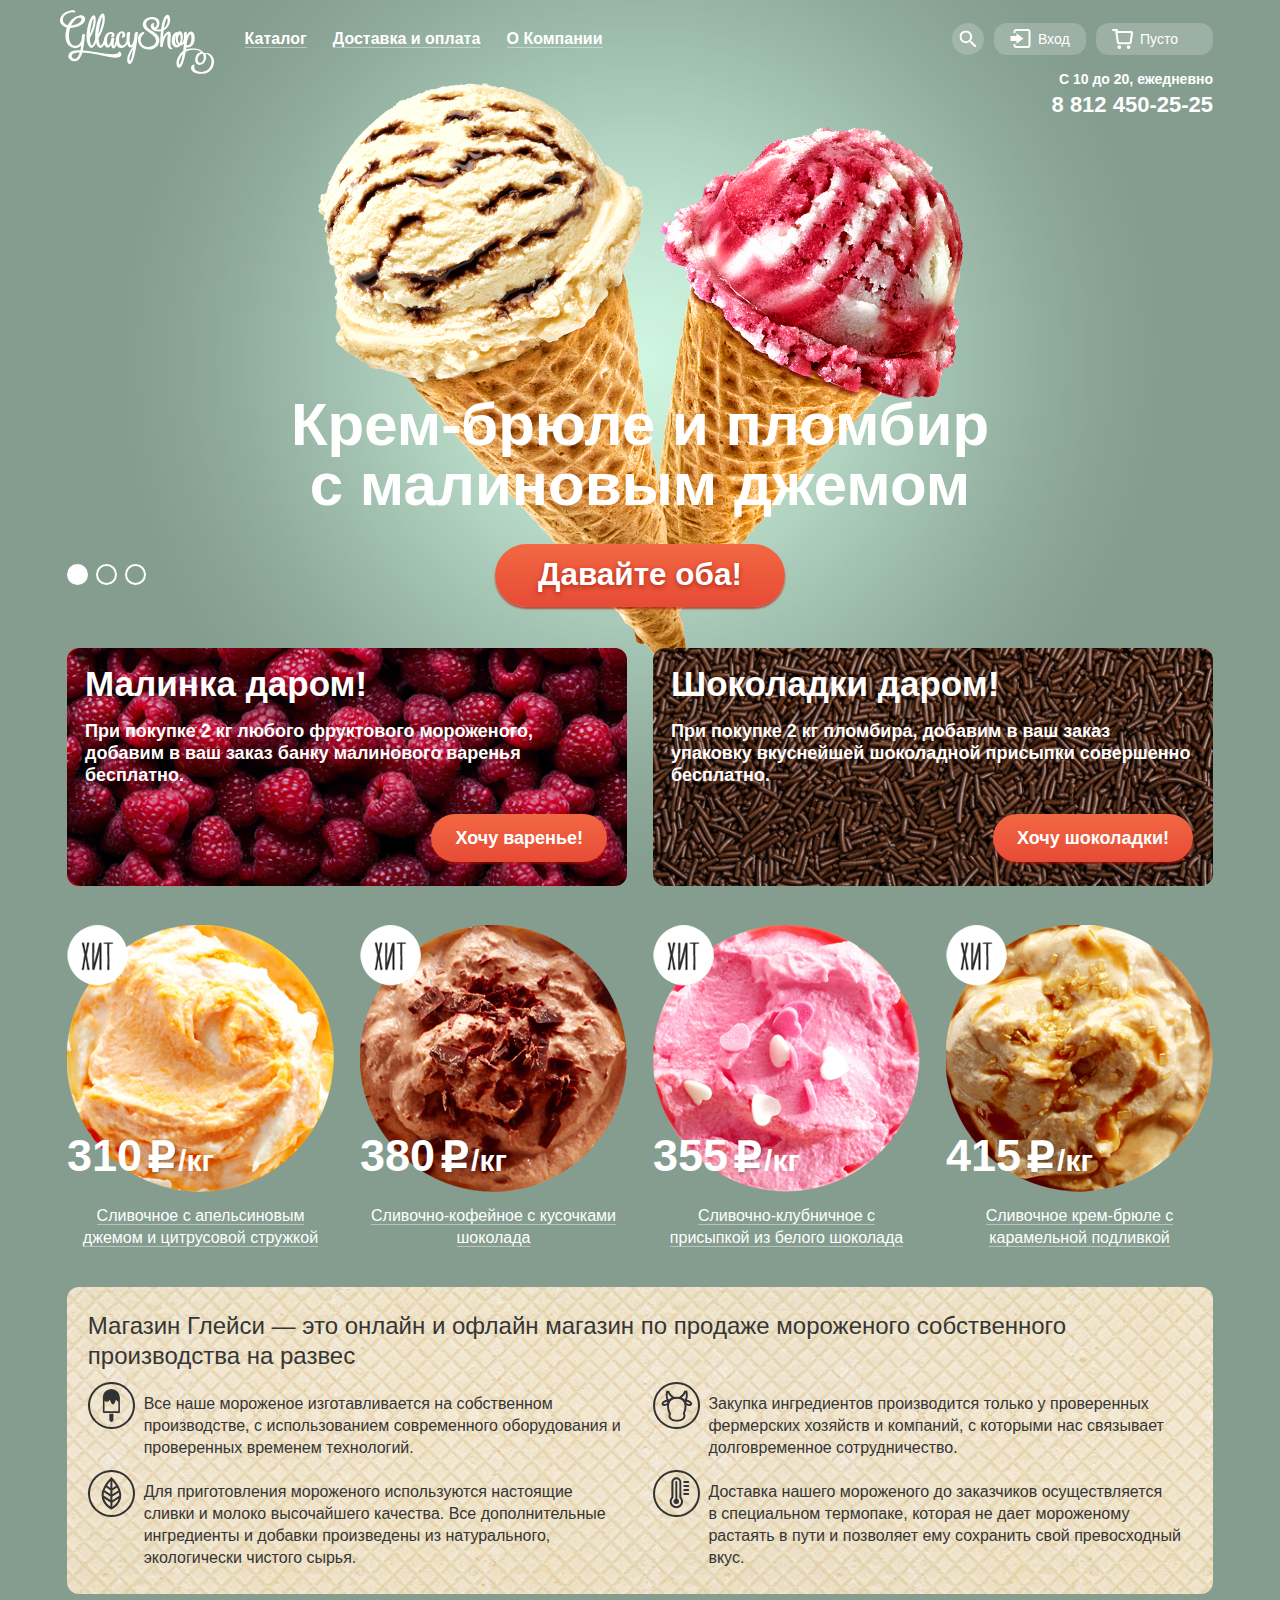
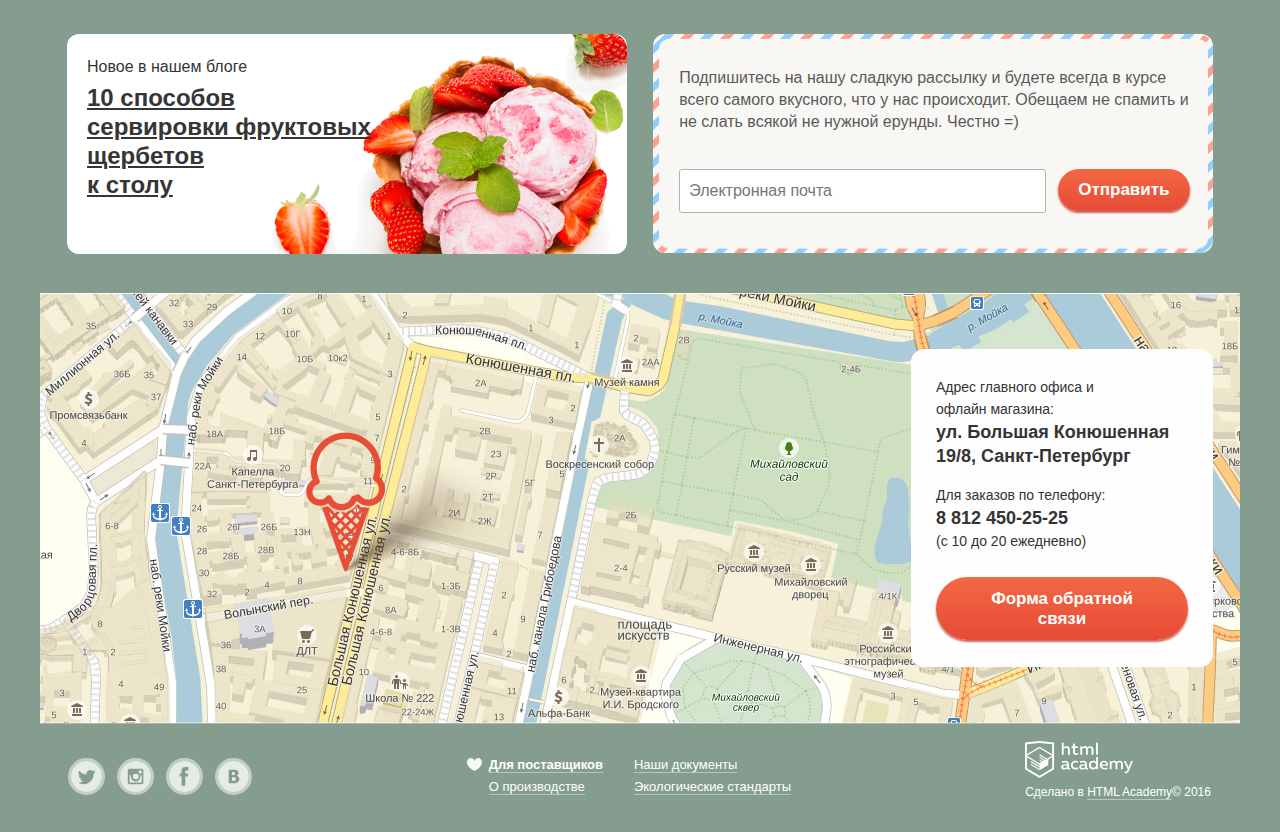
==== commit ac6dfd28: "Вариант Gllacy после 2-й проверки" ====
--- a/index.html
+++ b/index.html
@@ -204,16 +204,14 @@
       <div class="hit-list">
 
         <article class="hit">
-          <div class="hit-image-block">
-            <div class="hit-image">
-              <img src="img/icecream_image1.png" width="267" height="267" alt="Сливочное с апельсиновым джемом и цитрусовой стружкой">
-            </div>
-            <div class="hit-icon">
-              ХИТ
-            </div>
-            <div class="hit-price">
-              310<span class="hit-price-P"></span><span class="kg">/кг</span>
-            </div>
+          <div class="hit-image">
+            <img src="img/icecream_image1.png" width="267" height="267" alt="Сливочное с апельсиновым джемом и цитрусовой стружкой">
+          </div>
+          <div class="hit-icon">
+            ХИТ
+          </div>
+          <div class="hit-price">
+            310<span class="hit-price-P"></span><span class="kg">/кг</span>
           </div>
           <h3 class="hit-title">
             <a href="#"><span>Сливочное с апельсиновым<br>джемом и цитрусовой стружкой</span></a>
@@ -221,16 +219,14 @@
         </article>
 
         <article class="hit">
-          <div class="hit-image-block">
-            <div class="hit-image">
-              <img src="img/icecream_image2.png" width="267" height="267" alt="Сливочно-кофейное с кусочками шоколада">
-            </div>
-            <div class="hit-icon">
-              ХИТ
-            </div>
-            <div class="hit-price">
-              380<span class="hit-price-P"></span><span class="kg">/кг</span>
-            </div>
+          <div class="hit-image">
+            <img src="img/icecream_image2.png" width="267" height="267" alt="Сливочно-кофейное с кусочками шоколада">
+          </div>
+          <div class="hit-icon">
+            ХИТ
+          </div>
+          <div class="hit-price">
+            380<span class="hit-price-P"></span><span class="kg">/кг</span>
           </div>
           <h3 class="hit-title">
             <a href="#"><span>Сливочно-кофейное с кусочками<br>шоколада</span></a>
@@ -238,16 +234,14 @@
         </article>
 
         <article class="hit">
-          <div class="hit-image-block">
-            <div class="hit-image">
-              <img src="img/icecream_image3.png" width="267" height="267" alt="Сливочно-клубничное с присыпкой из белого шоколада">
-            </div>
-            <div class="hit-icon">
-              ХИТ
-            </div>
-            <div class="hit-price">
-              355<span class="hit-price-P"></span><span class="kg">/кг</span>
-            </div>
+          <div class="hit-image">
+            <img src="img/icecream_image3.png" width="267" height="267" alt="Сливочно-клубничное с присыпкой из белого шоколада">
+          </div>
+          <div class="hit-icon">
+            ХИТ
+          </div>
+          <div class="hit-price">
+            355<span class="hit-price-P"></span><span class="kg">/кг</span>
           </div>
           <h3 class="hit-title">
             <a href="#"><span>Сливочно-клубничное c<br>присыпкой из белого шоколада</span></a>
@@ -255,16 +249,14 @@
         </article>
 
         <article class="hit">
-          <div class="hit-image-block">
-            <div class="hit-image">
-              <img src="img/icecream_image4.png" width="267" height="267" alt="Сливочное крем-брюле с карамельной подливкой">
-            </div>
-            <div class="hit-icon">
-              ХИТ
-            </div>
-            <div class="hit-price">
-              415<span class="hit-price-P"></span><span class="kg">/кг</span>
-            </div>
+          <div class="hit-image">
+            <img src="img/icecream_image4.png" width="267" height="267" alt="Сливочное крем-брюле с карамельной подливкой">
+          </div>
+          <div class="hit-icon">
+            ХИТ
+          </div>
+          <div class="hit-price">
+            415<span class="hit-price-P"></span><span class="kg">/кг</span>
           </div>
           <h3 class="hit-title">
             <a href="#"><span>Сливочное крем-брюле c<br>карамельной подливкой</span></a>
@@ -279,21 +271,18 @@
           </div>
 
           <div class="seo-content1">
-            <span class="seo-icon"></span>
             <p class="seo-text">Все наше мороженое изготавливается на собственном
                 производстве, с использованием современного оборудования
                 и проверенных временем технологий.</p>
           </div>
 
            <div class="seo-content2">
-            <div class="seo-icon"></div>
             <p class="seo-text">Закупка ингредиентов  производится только у проверенных
                 фермерских хозяйств и компаний, с которыми нас связывает
                 долговременное сотрудничество.</p>
           </div>
 
           <div class="seo-content3">
-            <div class="seo-icon"></div>
             <p class="seo-text">Для приготовления мороженого используются настоящие
               сливки и молоко высочайшего качества. Все дополнительные
               ингредиенты и добавки произведены из натурального,
@@ -301,7 +290,6 @@
           </div>
 
           <div class="seo-content4">
-            <div class="seo-icon"></div>
             <p class="seo-text">Доставка нашего мороженого до заказчиков осуществляется<br>
                 в специальном термопаке, которая не дает мороженому
                 растаять в пути и позволяет ему сохранить свой превосходный вкус.</p>
@@ -352,7 +340,7 @@
           <p class="map-contacts-part2">Для заказов по телефону:<br>
             <span class="map-contacts-text-bold">8 812 450-25-25</span><br>
             (с 10 до 20 ежедневно)</p>
-          <a href="#" class="btn btn-feedback">Форма обратной связи</a>
+          <a href="form.html" class="btn btn-feedback">Форма обратной связи</a>
         </div>
 
       </div>
--- a/css/style_min.css
+++ b/css/style_min.css
@@ -1 +1 @@
-body{margin:0;padding:0;font-family:'Roboto',Arial,sans-serif;font-size:16px;font-weight:400;line-height:22px;color:#fff;background:#849d8f}.clearfix::after{content:"";display:table;clear:both}button{border:none;outline:none;padding:0;margin:0}.btn{display:inline-block;vertical-align:top;background-color:#e94f38;color:#fff;text-decoration:none;background:-moz-linear-gradient(0deg,#e74b36 0%,#f26843 100%);background:-webkit-linear-gradient(0deg,#e74b36 0%,#f26843 100%);background:linear-gradient(0deg,#e74b36 0%,#f26843 100%);box-shadow:0 2px 2px rgba(172,16,0,0.64);cursor:pointer}.btn:hover{background:#f17d65;background:-moz-linear-gradient(0deg,#ec6f5e 0%,#f58669 100%);background:-webkit-linear-gradient(0deg,#ec6f5e 0%,#f58669 100%);background:linear-gradient(0deg,#ec6f5e 0%,#f58669 100%);box-shadow:0 2px 2px rgba(172,16,0,1)}.btn:active{background:#d84d35;background:-moz-linear-gradient(0deg,#e1613e 0%,#d84732 100%);background:-webkit-linear-gradient(0deg,#e1613e 0%,#d84732 100%);background:linear-gradient(0deg,#e1613e 0%,#d84732 100%);box-shadow:inset 0 2px 2px rgba(148,39,24,1)}.footer-about-us a:hover,.footer-copyright p a:hover,.footer-about-us a:active,.footer-copyright p a:active{color:#ffbc9e;border-bottom:1px solid #ffbc9e}.hit-title a:hover,.icecream-title a:hover,.hit-title a:active,.icecream-title a:active,.breadcrumbs a:hover,.breadcrumbs a:active,.user-login-links a:hover,.user-login-links a:active{color:#ffbc9e}.hit-title a:hover span,.icecream-title a:hover span,.hit-title a:active span,.icecream-title a:active span,.breadcrumbs a:hover span,.breadcrumbs a:active span,.user-login-links a:hover span,.user-login-links a:active span{border-bottom:1px solid #ffbc9e}body > input[type="radio"]{display:none}.site-wrapper{min-width:1200px;background:#849d8f url(../img/slider_option1.png) no-repeat;background-position:top center;transition:background-image .5s ease,background-color .5s ease}.site-wrapper:before,.site-wrapper:after{content:"";visibility:hidden}.site-wrapper:before{background-image:url(../img/slider_option2.png)}.site-wrapper:after{background-image:url(../img/slider_option3.png)}.container-center{width:1200px;margin:0 auto;padding:0 27px;-webkit-box-sizing:border-box;-moz-box-sizing:border-box;box-sizing:border-box}header .container-center{position:relative}.main-header .main-navigation{float:left;max-width:766.7px}.main-navigation .catalog-menu{margin:0;margin-left:163.88px;padding:0;padding-top:23px;list-style:none;font-size:0}.catalog-menu > li{display:inline-block;position:relative;vertical-align:top;font-size:16px;font-weight:700;line-height:20px}.catalog-menu > li > a{display:block;padding:7px 13.13px;color:#fff;text-decoration:none;line-height:18px;border-radius:13px}.catalog-menu span{border-bottom:1px solid rgba(255,255,255,0.4)}.catalog-menu > li:hover a{background:#f7f6f3;color:#333}.catalog-menu > li:hover span{border-bottom:none}.catalog-menu > li > a:active{box-shadow:inset 0 2px 1px 0 rgba(105,105,105,1)}.catalog-current-page{background:#d07058;color:#333;border:none}.wrapper-catalog-submenu{display:none;position:absolute;z-index:2;top:32px;left:-6.62px;min-width:142.81px;padding-top:5px}.catalog-submenu{list-style:none;padding:0;padding-top:5px;padding-bottom:5px;background:#f7f6f3;border-radius:4px;-webkit-box-sizing:border-box;-moz-box-sizing:border-box;box-sizing:border-box}.catalog-submenu > li{font-size:14px;font-weight:400}.catalog-submenu a,.catalog-submenu-current-page{display:block;margin-bottom:5px;color:#343434;text-decoration:none;padding:6px 21.14px 6px 19.75px}.catalog-submenu .catalog-new{font-weight:700}.catalog-submenu .catalog-new a{position:relative;padding-top:6px;padding-bottom:11px;margin-bottom:5px}.catalog-new a::after{content:'';position:absolute;z-index:3;bottom:0;left:7px;width:127px;border:1px solid rgba(52,52,52,0.2)}.catalog:hover .wrapper-catalog-submenu{display:block}.catalog-submenu li:hover a{background:#fbded7}.catalog-submenu li:active a{background:#f6b5a5}.main-navigation .catalog-submenu .catalog-submenu-current-page{background:#d07058}.main-header .user-block{float:right;max-width:322.61px;padding-top:23px;vertical-align:top;font-size:0}.user-search,.user-login,.user-cart{display:inline-block;vertical-align:top;position:relative;margin-left:10.2px;font-size:14px;font-weight:500}.user-login-link,.user-cart-link{display:block;position:relative;height:32px;line-height:32px;color:#fff;text-decoration:none;background:rgba(255,255,255,0.2);border-radius:13px;-webkit-box-sizing:border-box;-moz-box-sizing:border-box;box-sizing:border-box}.user-search-link{display:block;position:relative;width:32px;height:32px;border-radius:50%;background:rgba(255,255,255,0.2)}.user-search-link svg{position:absolute;top:50%;left:50%;transform:translate(-50%,-50%);width:17px;height:17px;fill:#fff;fill-rule:evenodd}.user-search:hover .user-search-link svg{fill:#000}.user-login-link{min-width:91.88px;padding-left:44px}.user-login-link svg{position:absolute;top:6px;left:16px;width:21px;height:19px;fill:#fff;fill-opacity:.99;fill-rule:evenodd}.user-login:hover .user-login-link svg{fill:#000}.user-cart-link{min-width:117px;padding-left:44px}.user-cart-link::before{content:"";position:absolute;top:6px;left:16px;width:21px;height:20px;background-image:url(data:image/svg+xml;charset=US-ASCII,%3Csvg%20xmlns%3D%22http%3A//www.w3.org/2000/svg%22%20width%3D%2220.63%22%20height%3D%2219.719%22%20viewBox%3D%220%200%2020.63%2019.719%22%3E%0A%20%20%3Cdefs%3E%0A%20%20%20%20%3Cstyle%3E%0A%20%20%20%20%20%20.cls-1%20%7B%0A%20%20%20%20%20%20%20%20fill%3A%20%23fff%3B%0A%20%20%20%20%20%20%20%20fill-rule%3A%20evenodd%3B%0A%20%20%20%20%20%20%7D%0A%20%20%20%20%3C/style%3E%0A%20%20%3C/defs%3E%0A%20%20%3Cpath%20class%3D%22cls-1%22%20d%3D%22M1092.58%2C33.46l-1.21%2C8.912a2.025%2C2.025%2C0%2C0%2C1-1.88%2C1.635h-10.88a2.025%2C2.025%2C0%2C0%2C1-1.88-1.635l-1.47-10.287a3.738%2C3.738%2C0%2C0%2C1-.13-1.055H1073a1%2C1%2C0%2C0%2C1%2C0-2h4a0.992%2C0.992%2C0%2C0%2C1%2C.1%2C1.98h13.97C1092.17%2C31.01%2C1092.84%2C32.141%2C1092.58%2C33.46Zm-13.85%2C8.518-1.31-9h13.2l-0.03.2-1.18%2C8.788a0.033%2C0.033%2C0%2C0%2C0-.01.014h-10.67Zm0.52%2C3.009a1.874%2C1.874%2C0%2C1%2C1-1.88%2C1.874A1.874%2C1.874%2C0%2C0%2C1%2C1079.25%2C44.987Zm9%2C0a1.874%2C1.874%2C0%2C1%2C1-1.88%2C1.874A1.874%2C1.874%2C0%2C0%2C1%2C1088.25%2C44.987Z%22%20transform%3D%22translate%28-1072%20-29.031%29%22/%3E%0A%3C/svg%3E%0A);background-repeat:no-repeat}.user-cart:hover .user-cart-link::before{width:21px;height:20px;background-position:-10px -10px;background-image:url(../img/spritesheet.png);background-repeat:no-repeat}.user-search:hover .user-search-link,.user-login:hover .user-login-link,.user-cart:hover .user-cart-link{background:#f8f7f4;color:#313131}.wrapper-user-search-form,.wrapper-user-login-form,.wrapper-user-cart-form{display:none;position:absolute;z-index:5;top:32px;right:0;padding-top:5px}.user-search:hover .wrapper-user-search-form,.user-login:hover .wrapper-user-login-form,.user-cart:hover .wrapper-user-cart-form{display:block}.cart-number-of-items{display:none}.user-cart:hover .cart-number-of-items{display:block}.user-cart:hover .cart-empty{display:none}.user-search-form{width:342px;padding:16px;background:#f8f7f4;border-radius:3px;box-shadow:0 20px 20px 0 rgba(0,0,0,0.4);-webkit-box-sizing:border-box;-moz-box-sizing:border-box;box-sizing:border-box}.search-form fieldset{padding:0;margin:0;border:none;outline:none}.search-form label{font-size:0}.search-form input{width:309px;height:37px;padding-left:10px;border:1px solid #d3d3d2;border-radius:3px;font-family:'Roboto',Arial,sans-serif;font-size:14px;font-weight:400;line-height:24.3px;color:#999;-webkit-box-sizing:border-box;-moz-box-sizing:border-box;box-sizing:border-box}.user-login-form{width:272px;padding:16px;padding-top:20px;background:#f8f7f4;border-radius:3px;box-shadow:0 20px 20px 0 rgba(0,0,0,0.4);-webkit-box-sizing:border-box;-moz-box-sizing:border-box;box-sizing:border-box}.login-form fieldset{padding:0;margin:0;border:none;outline:none}.login-form label{font-size:0}.login-form input{width:239px;height:37px;padding-left:14px;border:1px solid #d3d3d2;border-radius:3px;font-family:'Roboto',Arial,sans-serif;font-size:14px;font-weight:400;line-height:24.3px;color:#999;-webkit-box-sizing:border-box;-moz-box-sizing:border-box;box-sizing:border-box}.login-form input[type="email"]{margin-bottom:10px}.login-form .wrapper-button-links{margin-top:15px}.login-form .btn-login-form{float:left;padding:9px 30px;border-radius:35px;font-family:'Roboto',Arial,sans-serif;font-size:15px;font-weight:700;-webkit-box-sizing:border-box;-moz-box-sizing:border-box;box-sizing:border-box}.user-login-links{float:right;width:119px;padding:0;line-height:12px}.user-login-links a{display:block;padding:0;margin:0;padding-bottom:10px;font-family:'Roboto',Arial,sans-serif;font-size:13px;font-weight:400;color:#333;text-decoration:none}.user-login-links span{border-bottom:1px solid rgba(0,0,0,0.3)}.user-cart-form{width:544px;padding:26px 17px;padding-bottom:21px;background:#f8f7f4;border-radius:3px;box-shadow:0 20px 20px 0 rgba(0,0,0,0.4);color:#333;-webkit-box-sizing:border-box;-moz-box-sizing:border-box;box-sizing:border-box}.cart-form-table{cellpadding:0;margin-bottom:15px;text-align:left;vertical-align:baseline;border-collapse:collapse;line-height:16px;font-family:'Roboto',Arial,sans-serif;font-size:13px;font-weight:400;color:#333;-webkit-box-sizing:border-box;-moz-box-sizing:border-box;box-sizing:border-box}.cart-form-table .accented{border-bottom:1px solid #cacac7}.cart-form-table td{padding-bottom:20px;padding-right:14px}.cart-form-table .cart-check{width:10px;background-image:url(data:image/svg+xml;charset=US-ASCII,%3Csvg%20xmlns%3D%22http%3A//www.w3.org/2000/svg%22%20width%3D%2210.125%22%20height%3D%2210.126%22%20viewBox%3D%220%200%2010.125%2010.126%22%3E%0A%20%20%3Cdefs%3E%0A%20%20%20%20%3Cstyle%3E%0A%20%20%20%20%20%20.cls-1%20%7B%0A%20%20%20%20%20%20%20%20fill%3A%20%23353535%3B%0A%20%20%20%20%20%20%20%20fill-rule%3A%20evenodd%3B%0A%20%20%20%20%20%20%7D%0A%20%20%20%20%3C/style%3E%0A%20%20%3C/defs%3E%0A%20%20%3Cpath%20class%3D%22cls-1%22%20d%3D%22M650.86%2C96.139l0.708-.707L661%2C104.86l-0.707.707Zm9.438-.716%2C0.707%2C0.707-9.428%2C9.429-0.708-.708Z%22%20transform%3D%22translate%28-650.875%20-95.438%29%22/%3E%0A%3C/svg%3E%0A);background-repeat:no-repeat;background-position:0 11px}.cart-form-table .cart-image{width:33px;height:33px;background-image:url(../img/spritesheet.png);background-repeat:no-repeat}.cart-form-table tr:nth-child(1) .cart-image{background-position:-132px -10px}.cart-form-table tr:nth-child(2) .cart-image{background-position:-185px -10px}.cart-form-table .cart-description{width:234px}.cart-form-table .cart-price-per-item{width:110px}.cart-price-per-item .price-per-item{color:gray}.cart-form-table .cart-price-total{width:67px;padding-right:0}.cart-form-table .cart-total{height:30px;padding:0;vertical-align:bottom;font-size:15px;font-weight:700;text-align:right}.btn-cart-form{text-align:right}.btn-cart-form .btn-order{display:inline-block;vertical-align:top;padding-left:22px;padding-right:22px;height:35px;line-height:35px;font-family:'Roboto',Arial,sans-serif;font-size:15px;font-weight:700;color:#fefefe;border-radius:35px}.main-header .logo{position:absolute;top:9.69px;left:21.75px}.main-header .contact-info{position:absolute;top:72px;right:27px;width:322.61px;color:#fff;font-size:0;text-align:right}.contact-info-normal{font-size:14px;font-weight:700;line-height:15.67px}.contact-info-bold{font-size:22px;font-weight:600;line-height:20px}.slider{position:relative;margin-bottom:41px;padding-top:339.5px;text-align:center}.slide{display:none}.slide-title{margin:0 auto;margin-bottom:28px;color:#fff;font-size:60px;font-weight:900;line-height:60.35px}.btn-slider{text-align:center;font-size:31.48px;font-weight:700;line-height:35.74px;text-shadow:0 2px 5px rgba(160,32,11,0.76);border-radius:62px;padding:13px 43px 14.1px}.slide-btn:hover{background:-moz-linear-gradient(top,#f58669 0%,#ec6f5e 100%);background:-webkit-linear-gradient(top,#f58669 0%,#ec6f5e 100%);background:linear-gradient(to bottom,#f58669 0%,#ec6f5e 100%);box-shadow:0 2px 2px rgba(172,16,0,1)}.slide-btn:active{background:-moz-linear-gradient(top,#d84732 0%,#e1613e 100%);background:-webkit-linear-gradient(top,#d84732 0%,#e1613e 100%);background:linear-gradient(to bottom,#d84732 0%,#e1613e 100%);box-shadow:inset 0 2px 2px rgba(172,16,0,1)}.slider-controls{position:absolute;bottom:21px;left:0;z-index:20;font-size:0}.slider-controls label{display:inline-block;vertical-align:top;width:17px;height:17px;margin-right:8px;background-color:transparent;border:2px solid #fff;border-radius:50%;cursor:pointer}#btn-1:checked ~ .site-wrapper #slide1,#btn-2:checked ~ .site-wrapper #slide2,#btn-3:checked ~ .site-wrapper #slide3{display:block}#btn-1:checked ~ .site-wrapper{background-color:#849d8f;background-image:url(../img/slider_option1.png)}#btn-2:checked ~ .site-wrapper{background-color:#8996a6;background-image:url(../img/slider_option2.png)}#btn-3:checked ~ .site-wrapper{background-color:#9d8b84;background-image:url(../img/slider_option3.png)}#btn-1:checked ~ .site-wrapper label[for="btn-1"],#btn-2:checked ~ .site-wrapper label[for="btn-2"],#btn-3:checked ~ .site-wrapper label[for="btn-3"]{background-color:#fff}.slider-controls label:hover{background-color:rgba(255,255,255,0.4)}.special-offers{margin-bottom:39px;color:#fff}.special-offer{max-width:560px;padding-left:18px;padding-right:20px;padding-top:17.67px;border-radius:12px;-webkit-box-sizing:border-box;-moz-box-sizing:border-box;box-sizing:border-box}h2.special-offer-header{margin-top:0;margin-bottom:16.5px;font-size:35px;font-weight:700;line-height:38.61px}.special-offers p{margin-top:0;margin-bottom:27.29px;min-height:61px;font-size:18px;font-weight:700;line-height:22px}.malinka{float:left;background:#a70004 url(../img/special_offer_malinka.png) no-repeat;background-size:cover}.chocolate{float:right;background:#4a2a1c url(../img/special_offer_chocolate.png) no-repeat;background-size:cover}.btn-special-offer{margin-bottom:24px;text-align:right;font-size:18px;font-weight:700}.btn-special-offer a{padding:12.99px 24px;border-radius:46px}.container-header{padding-top:40px;margin-bottom:34px;font-size:0}.container-header .breadcrumbs{margin-bottom:5.67px;padding-right:261.5px}.breadcrumbs a,.breadcrumbs-current-page{display:inline-block;vertical-align:middle;margin-right:3px;text-decoration:none;font-size:14px;font-weight:400;line-height:15.62px;color:#fff}.breadcrumbs a span{border-bottom:1px rgba(255,255,255,0.4) solid}.breadcrumbs i{display:inline-block;vertical-align:bottom;margin-right:3px;line-height:15.62px;font-size:14px;font-weight:400;color:#fff}h1.container-header-header{margin-top:0;font-size:35px;font-weight:700;color:#fff;line-height:30px}.container-content .filter-icecream{margin-bottom:39.8px;font-size:0}.filter-icecream{width:870px;font-size:0}.filter-icecream-sorting{display:inline-block;vertical-align:top;padding:0;margin:0;margin-right:15.2px;margin-bottom:18px;border:none;outline:none;font-family:'Roboto',Arial,sans-serif;font-size:14px;font-weight:500;color:#fff}.filter-icecream-sorting legend{padding:0;margin:0;padding-left:15px;line-height:15.78px;margin-bottom:6px}.filter-icecream-sorting .select{display:inline-block;width:194px;height:36px;line-height:36px;background:rgba(255,255,255,.2);border-radius:36px;position:relative}.filter-icecream-sorting .select::after{position:absolute;content:"";top:16px;right:14px;border-top:8px solid #FFF;border-left:5px solid transparent;border-right:5px solid transparent;border-bottom-width:0}.select input{display:none;padding:0;margin:0}#popular:checked ~ .select-text .select-text-1,#cheap:checked ~ .select-text .select-text-2,#expensive:checked ~ .select-text .select-text-3,#fat:checked ~ .select-text .select-text-4{display:block}#popular:checked ~ .select-drop [for="popular"],#cheap:checked ~ .select-drop [for="cheap"],#expensive:checked ~ .select-drop [for="expensive"],#fat:checked ~ .select-drop [for="fat"]{display:none}.select-text div{display:none;padding:0 15px;font-size:16px;font-weight:500}.select-drop{display:none;position:absolute;z-index:3;top:37px;width:100%;background:#FFF;font-family:'Roboto',Arial,sans-serif;font-size:14px;font-weight:400;color:#343434;-webkit-box-sizing:border-box;-moz-box-sizing:border-box;box-sizing:border-box}.select:hover .select-drop{display:block}.select:hover{background:#FFF}.select:hover:after{border-top:8px solid #333}.select:hover .select-text{color:#343434}.label-drop{display:block;line-height:23px;padding:4px 20px}.label-drop:hover{background:#1e90ff}.filter-icecream-price{display:inline-block;vertical-align:top;width:218.5px;margin-right:15.19px;margin-bottom:18px;font-family:'Roboto',Arial,sans-serif;font-size:14px;font-weight:500;color:#fff}.price-control{height:15.78px;margin-bottom:6px;padding-left:15px;font-size:0}.price-control label{display:inline-block;vertical-align:top;font-size:14px;line-height:15.78px;cursor:pointer}.price-control .min-price{width:98px}.price-control .max-price{width:66.41px}.price-control input{width:24.2px;margin:0 3.2px;color:inherit;font:inherit;background:none;border:none;outline:none}.range-control{position:relative;width:218.5px;height:36px;padding-top:17px;padding-left:15px;padding-right:15px;background:rgba(255,255,255,0.2);border-radius:36px;-webkit-box-sizing:border-box;-moz-box-sizing:border-box;box-sizing:border-box}.range-control .scale{height:2px;background:rgba(255,255,255,0.5)}.range-control .bar{height:2px;background:#fff}.range-toggle{position:absolute;top:8px;left:0;width:20px;height:20px;background:#fff;border-radius:50%;box-shadow:0 2px 2px 0 rgba(0,0,0,0.1);cursor:pointer}.range-toggle:hover{top:6.5px;width:23px;height:23px;border-radius:50%}.range-toggle-min{left:32px}.range-toggle-max{left:130px}.filter-icecream-fatness{display:inline-block;vertical-align:top;padding:0;margin:0;margin-right:15.2px;margin-bottom:18px;border:none;font-family:'Roboto',Arial,sans-serif;font-weight:500;color:#fff}.filter-icecream-fatness legend{padding:0;margin:0;margin-left:15px;margin-bottom:6px;line-height:15.78px;font-size:14px}.filter-icecream-fatness .filter-icecream-fatness-wrapper{height:36px;padding-left:15px;padding-right:15px;line-height:36px;background:rgba(255,255,255,.2);border-radius:36px;-webkit-box-sizing:border-box;-moz-box-sizing:border-box;box-sizing:border-box}.filter-icecream-fatness label{display:inline-block;vertical-align:top;position:relative;margin-right:19px;padding-left:30px;font-size:16px;cursor:pointer}.filter-icecream-fatness label:last-child{margin-right:0}.filter-icecream-fatness input[type=radio]{display:none}.filter-icecream-fatness label:before{content:"";position:absolute;left:0;top:8px;width:20px;height:20px;border-radius:50%;border:1px solid #FFF;background:transparent;-webkit-box-sizing:border-box;-moz-box-sizing:border-box;box-sizing:border-box}.filter-icecream-fatness label:hover:before{border:2px solid #FFF}.filter-icecream-fatness input[type=radio]:checked + label:after{content:"";position:absolute;left:5px;top:13px;width:10px;height:10px;border-radius:50%;background:#FFF;-webkit-box-sizing:border-box;-moz-box-sizing:border-box;box-sizing:border-box}.filter-icecream-fatness input[type=radio]:disabled + label:before{border:1px solid rgba(255,255,255,0.4)}.filter-icecream-filler{display:inline-block;vertical-align:top;padding:0;margin:0;margin-right:13.4px;border:none;font-family:'Roboto',Arial,sans-serif;font-weight:500;color:#fff}.filter-icecream-filler legend{padding:0;margin:0;margin-left:15px;margin-bottom:6px;line-height:15.78px;font-size:14px}.filter-icecream-filler .filter-icecream-filler-wrapper{height:36px;padding-left:15px;padding-right:15px;line-height:36px;background:rgba(255,255,255,.2);border-radius:36px;-webkit-box-sizing:border-box;-moz-box-sizing:border-box;box-sizing:border-box}.filter-icecream-filler label{display:inline-block;vertical-align:top;position:relative;z-index:1;margin-right:20px;padding-left:31px;font-size:16px;cursor:pointer}.filter-icecream-filler label:last-child{margin-right:0}.filter-icecream-filler input[type=checkbox]{display:none}.filter-icecream-filler label:before{content:"";position:absolute;z-index:2;left:0;top:8px;width:20px;height:20px;border-radius:3px;border:1px solid #FFF;background:transparent;-webkit-box-sizing:border-box;-moz-box-sizing:border-box;box-sizing:border-box}.filter-icecream-filler label:hover:before{border:2px solid #FFF}.filter-icecream-filler input[type=checkbox]:checked + label:after{content:"";position:absolute;z-index:2;left:0;top:8px;width:20px;height:20px;background-image:url(data:image/svg+xml;charset=US-ASCII,%3Csvg%20xmlns%3D%22http%3A//www.w3.org/2000/svg%22%20width%3D%2220%22%20height%3D%2220%22%20viewBox%3D%220%200%2020%2020%22%3E%0A%20%20%3Cdefs%3E%0A%20%20%20%20%3Cstyle%3E%0A%20%20%20%20%20%20.cls-1%20%7B%0A%20%20%20%20%20%20%20%20fill%3A%20%23fff%3B%0A%20%20%20%20%20%20%20%20fill-rule%3A%20evenodd%3B%0A%20%20%20%20%20%20%7D%0A%20%20%20%20%3C/style%3E%0A%20%20%3C/defs%3E%0A%20%20%3Cpath%20id%3D%22seo_icon2%22%20data-name%3D%22%u0427%u0435%u0440%u0431%u043E%u043A%u0441%20%u0432%u043A%u043B.%20%22%20class%3D%22cls-1%22%20d%3D%22M197.146%2C290.014h11.708a4.159%2C4.159%2C0%2C0%2C1%2C4.16%2C4.16v11.651a4.16%2C4.16%2C0%2C0%2C1-4.16%2C4.161H197.146a4.161%2C4.161%2C0%2C0%2C1-4.161-4.161V294.174A4.16%2C4.16%2C0%2C0%2C1%2C197.146%2C290.014ZM197%2C291h12a3%2C3%2C0%2C0%2C1%2C3%2C3v12a3%2C3%2C0%2C0%2C1-3%2C3H197a3%2C3%2C0%2C0%2C1-3-3V294A3%2C3%2C0%2C0%2C1%2C197%2C291Zm12.369%2C5.955-5.93%2C5.931h0l-1.765%2C1.766v0l0%2C0-1.765-1.766h0l-3.069-3.07%2C1.765-1.765%2C3.07%2C3.07%2C5.93-5.931Z%22%20transform%3D%22translate%28-193%20-290%29%22/%3E%0A%3C/svg%3E%0A);background-repeat:no-repeat;-webkit-box-sizing:border-box;-moz-box-sizing:border-box;box-sizing:border-box}.filter-icecream-filler input[type=checkbox]:disabled + label:before{border:1px solid rgba(255,255,255,0.4)}.filter-icecream-btn{display:inline-block;vertical-align:bottom;padding:0;padding-left:30px;padding-right:30px;height:36px;font-family:'Roboto',Arial,sans-serif;font-size:16px;font-weight:500;color:#fff;background:rgba(255,255,255,.2);border:2px #FFF solid;border-radius:36px;-webkit-box-sizing:border-box;-moz-box-sizing:border-box;box-sizing:border-box}.filter-icecream-btn:hover{background:#fafbfb;color:#363636;border:none}.filter-icecream-btn:active{border:none;outline:none;background:#ededed;color:#363636;box-shadow:inset 0 2px 1px rgba(105,105,105,1)}.hit-list{font-size:0}.list-of-icecreams{margin-bottom:41.94px;font-size:0}.hit,.icecream-option{display:inline-block;vertical-align:top;max-width:267px;margin-right:26px;margin-bottom:38px;text-align:center}.hit:nth-child(4n),.icecream-option:nth-child(4n){margin-right:0}.hit-image-block,.icecream-image-block{position:relative;width:267px;height:267px;margin-bottom:13px}.hit-image-block img,.icecream-image-block img{width:267px;height:267px}.hit-icon{font-size:0}.hit-icon::after{content:"";position:absolute;top:0;left:0;width:61px;height:61px;z-index:2;background-image:url(../img/spritesheet.png);background-position:-51px -10px;background-repeat:no-repeat}.hit-price,.icecream-price{position:absolute;top:205px;left:0;z-index:2;vertical-align:bottom;font-size:45px;font-weight:700;line-height:52px;color:#fff}.hit-price .kg,.icecream-price .kg{font-size:30px;font-weight:700;color:#fff}.hit-price-P,.icecream-price-P{margin-right:36px;font-size:0}.hit-price-P::after,.icecream-price-P::after{content:"";position:absolute;top:9.36px;left:80px;width:31px;height:36px;z-index:3;background-image:url(data:image/svg+xml;charset=US-ASCII,%3Csvg%20xmlns%3D%22http%3A//www.w3.org/2000/svg%22%20xmlns%3Axlink%3D%22http%3A//www.w3.org/1999/xlink%22%20width%3D%2232%22%20height%3D%2237%22%20viewBox%3D%220%200%2032%2037%22%3E%0A%20%20%3Cdefs%3E%0A%20%20%20%20%3Cstyle%3E%0A%20%20%20%20%20%20.cls-1%20%7B%0A%20%20%20%20%20%20%20%20fill%3A%20%23fff%3B%0A%20%20%20%20%20%20%20%20fill-rule%3A%20evenodd%3B%0A%20%20%20%20%20%20%20%20filter%3A%20url%28%23filter%29%3B%0A%20%20%20%20%20%20%7D%0A%20%20%20%20%3C/style%3E%0A%20%20%20%20%3Cfilter%20id%3D%22filter%22%20x%3D%22986%22%20y%3D%221131%22%20width%3D%2232%22%20height%3D%2237%22%20filterUnits%3D%22userSpaceOnUse%22%3E%0A%20%20%20%20%20%20%3CfeOffset%20result%3D%22offset%22%20dx%3D%220.5%22%20dy%3D%220.866%22%20in%3D%22SourceAlpha%22/%3E%0A%20%20%20%20%20%20%3CfeGaussianBlur%20result%3D%22blur%22%20stdDeviation%3D%221.732%22/%3E%0A%20%20%20%20%20%20%3CfeFlood%20result%3D%22flood%22%20flood-color%3D%22%23313235%22%20flood-opacity%3D%220.5%22/%3E%0A%20%20%20%20%20%20%3CfeComposite%20result%3D%22composite%22%20operator%3D%22in%22%20in2%3D%22blur%22/%3E%0A%20%20%20%20%20%20%3CfeBlend%20result%3D%22blend%22%20in%3D%22SourceGraphic%22/%3E%0A%20%20%20%20%3C/filter%3E%0A%20%20%3C/defs%3E%0A%20%20%3Cpath%20class%3D%22cls-1%22%20d%3D%22M987.644%2C1146.63h3.682v-14.49h8.894a32.51%2C32.51%2C0%2C0%2C1%2C7.25.5c3.63%2C0.95%2C6.41%2C4.22%2C6.41%2C9.31%2C0%2C5.82-3.73%2C8.87-7.09%2C9.59a30.646%2C30.646%2C0%2C0%2C1-6.26.46h-3.036v2.73h15.016v5.36H997.494V1164h-6.168v-3.91h-3.682v-5.36h3.682V1152h-3.682v-5.37Zm9.85-9.09v9.05h2.358a13.77%2C13.77%2C0%2C0%2C0%2C4.658-.5%2C4.35%2C4.35%2C0%2C0%2C0-.86-8.32%2C24.467%2C24.467%2C0%2C0%2C0-4.208-.23h-1.948Z%22%20transform%3D%22translate%28-986%20-1131%29%22/%3E%0A%3C/svg%3E%0A);background-repeat:no-repeat}.hit-title a,.icecream-title a{display:block;position:relative;max-height:44px;overflow:hidden;font-size:16px;font-weight:500;color:#fff;line-height:22px;text-decoration:none}.hit-title a span,.icecream-title a span{border-bottom:1px rgba(255,255,255,0.4) solid}.icecream-quick-view{display:none;position:absolute;z-index:1;top:-6px;left:-6px;width:278px;height:405px;background:rgba(255,255,255,0.3);border-radius:4px}.icecream-quick-view a{display:inline-block;vertical-align:top;margin:0 auto;margin-top:348px;padding:9px 26px;font-size:15px;font-weight:700;color:#fff;line-height:24.3px;text-decoration:none;border-radius:35px}.icecream-option:hover .icecream-quick-view{display:block}.icecream-option:hover .icecream-image{position:relative;z-index:4}.icecream-option:hover .icecream-price{z-index:5}.icecream-option:hover .icecream-title a{z-index:5}.pagination{float:right;margin-bottom:25px;vertical-align:middle;font-size:0;line-height:26px}.pagination a{display:inline-block;vertical-align:middle;width:26px;height:26px;margin-right:2px;line-height:26px;text-align:center;text-decoration:none;font-size:16px;font-weight:500;color:#fff}.pagination a:last-child{margin-right:0}a.prev,a.next{font-size:0}.pagination i{line-height:29px;text-align:center;font-size:16px;font-weight:500}.pagination .disabled{color:rgba(255,255,255,0.2)}.pagination a:hover{border-radius:13px;background-color:rgba(255,255,255,0.2)}.pagination .current,.pagination a:active{border-radius:13px;background-color:#fff;color:#353535}.seo{max-width:1146px;margin-bottom:40px;background:#ede0c6 url(../img/seo-pattern.jpg) repeat;color:#353535;font-size:0;border-radius:12px;-webkit-box-sizing:border-box;-moz-box-sizing:border-box;box-sizing:border-box;padding:24px 15.18px 14px 20.81px}.seo-header{margin:0;margin-bottom:11px;font-size:24px;font-weight:500;line-height:30px}.seo-icon{font-size:0}.seo-text{padding:0;margin:0;font-size:16px;font-weight:400;line-height:22px}.seo-content1,.seo-content2,.seo-content3,.seo-content4{display:inline-block;vertical-align:top;position:relative;padding:0;margin:0;margin-bottom:11px;padding-left:55.84px;padding-top:11px;-webkit-box-sizing:border-box;-moz-box-sizing:border-box;box-sizing:border-box}.seo-content1,.seo-content3{max-width:535.79px;margin-right:29px}.seo-content2,.seo-content4{max-width:540px}.seo-content1 .seo-icon::after{content:"";position:absolute;top:0;left:0;width:48px;height:48px;background-image:url(data:image/svg+xml;charset=US-ASCII,%3Csvg%20xmlns%3D%22http%3A//www.w3.org/2000/svg%22%20width%3D%2247.375%22%20height%3D%2247.38%22%20viewBox%3D%220%200%2047.375%2047.38%22%3E%0A%20%20%3Cdefs%3E%0A%20%20%20%20%3Cstyle%3E%0A%20%20%20%20%20%20.cls-1%20%7B%0A%20%20%20%20%20%20%20%20fill%3A%20%23323232%3B%0A%20%20%20%20%20%20%20%20fill-rule%3A%20evenodd%3B%0A%20%20%20%20%20%20%7D%0A%20%20%20%20%3C/style%3E%0A%20%20%3C/defs%3E%0A%20%20%3Cpath%20class%3D%22cls-1%22%20d%3D%22M77.454%2C1381.45a8.575%2C8.575%2C0%2C0%2C0-14.639%2C6.06v14.68a0.808%2C0.808%2C0%2C0%2C0%2C.809.81H79.157a0.808%2C0.808%2C0%2C0%2C0%2C.809-0.81v-14.68A8.512%2C8.512%2C0%2C0%2C0%2C77.454%2C1381.45Zm0.894%2C19.93H64.433v-10.89c0.045%2C0.05.092%2C0.1%2C0.143%2C0.16a2.619%2C2.619%2C0%2C0%2C0%2C4.309%2C0%2C1.185%2C1.185%2C0%2C0%2C1%2C.946-0.6%2C1%2C1%2C0%2C0%2C1%2C.309.43%2C10.746%2C10.746%2C0%2C0%2C1%2C.488%2C1.22%2C9.606%2C9.606%2C0%2C0%2C0%2C.7%2C1.65%2C1.753%2C1.753%2C0%2C0%2C0%2C3.237%2C0%2C9.614%2C9.614%2C0%2C0%2C0%2C.7-1.65%2C10.67%2C10.67%2C0%2C0%2C1%2C.488-1.22%2C1%2C1%2C0%2C0%2C1%2C.309-0.43%2C1.186%2C1.186%2C0%2C0%2C1%2C.946.6%2C3.205%2C3.205%2C0%2C0%2C0%2C1.346%2C1v9.73Zm-9.007%2C8.58a2.049%2C2.049%2C0%2C1%2C0%2C4.1%2C0v-6.16h-4.1v6.16ZM71.5%2C1371.8a23.7%2C23.7%2C0%2C1%2C1-23.7%2C23.7A23.7%2C23.7%2C0%2C0%2C1%2C71.5%2C1371.8Zm0%2C45.4a21.7%2C21.7%2C0%2C1%2C1%2C21.7-21.7A21.722%2C21.722%2C0%2C0%2C1%2C71.5%2C1417.2Z%22%20transform%3D%22translate%28-47.813%20-1371.81%29%22/%3E%0A%3C/svg%3E%0A);background-repeat:no-repeat}.seo-content2 .seo-icon::after{content:"";position:absolute;top:0;left:0;width:48px;height:48px;background-image:url(data:image/svg+xml;charset=US-ASCII,%3Csvg%20xmlns%3D%22http%3A//www.w3.org/2000/svg%22%20width%3D%2247.406%22%20height%3D%2247.38%22%20viewBox%3D%220%200%2047.406%2047.38%22%3E%0A%20%20%3Cdefs%3E%0A%20%20%20%20%3Cstyle%3E%0A%20%20%20%20%20%20.cls-1%20%7B%0A%20%20%20%20%20%20%20%20fill%3A%20%23323232%3B%0A%20%20%20%20%20%20%20%20fill-rule%3A%20evenodd%3B%0A%20%20%20%20%20%20%7D%0A%20%20%20%20%3C/style%3E%0A%20%20%3C/defs%3E%0A%20%20%3Cpath%20class%3D%22cls-1%22%20d%3D%22M652.578%2C1395a2.42%2C2.42%2C0%2C0%2C1-2.127%2C1.04%2C9.366%2C9.366%2C0%2C0%2C1-3.256-.84%2C17.086%2C17.086%2C0%2C0%2C1-1.576%2C8.35%2C5.2%2C5.2%2C0%2C0%2C1%2C.517%2C3.08c-0.488%2C3.38-4.283%2C5.23-8.524%2C5.23s-8.018-1.85-8.48-5.23a5.164%2C5.164%2C0%2C0%2C1%2C.33-2.62%2C17.331%2C17.331%2C0%2C0%2C1-1.786-8.73%2C8.929%2C8.929%2C0%2C0%2C1-3.065.76%2C2.42%2C2.42%2C0%2C0%2C1-2.127-1.04%2C2.326%2C2.326%2C0%2C0%2C1-.162-2.22c0.812-1.91%2C3.593-2.74%2C4.75-3.01l0.1-.02c-1.4-2.9-.723-7.6-0.2-9.19l3.057%2C0.25c0.056%2C1%2C.766%2C2.88%2C3.436%2C5.01l1.585%2C1.09a12.914%2C12.914%2C0%2C0%2C1%2C2.4-.23%2C12.732%2C12.732%2C0%2C0%2C1%2C2.289.21l1.692-1.16c2.67-2.13%2C3.379-4.01%2C3.435-5.01l3.058-.26c0.528%2C1.6%2C1.207%2C6.35-.224%2C9.24l0.294%2C0.07c1.157%2C0.27%2C3.937%2C1.1%2C4.75%2C3.01A2.326%2C2.326%2C0%2C0%2C1%2C652.578%2C1395Zm-25.069-3.28s-2.859.66-3.362%2C1.85%2C3.155-.14%2C3.835-0.7A2.317%2C2.317%2C0%2C0%2C1%2C627.509%2C1391.72Zm3.3%2C0.07c-1.752%2C2.75-1.578%2C7%2C.467%2C11.37l0.367%2C0.78-0.318.8a3.209%2C3.209%2C0%2C0%2C0-.208%2C1.62c0.329%2C2.41%2C3.6%2C3.5%2C6.5%2C3.5s6.2-1.1%2C6.545-3.52a3.177%2C3.177%2C0%2C0%2C0-.33-1.9l-0.416-.84%2C0.378-.86c1.878-4.25%2C1.97-8.37.244-11.02-1.3-1.99-3.575-3.04-6.587-3.04C634.4%2C1388.68%2C632.1%2C1389.75%2C630.806%2C1391.79Zm20.093%2C1.78c-0.5-1.19-3.361-1.85-3.361-1.85a2.328%2C2.328%2C0%2C0%2C1-.474%2C1.15C647.745%2C1393.43%2C651.4%2C1394.75%2C650.9%2C1393.57Zm-18.57-6.1s-3.595-2.48-3.735-5.02c-0.4%2C2.18-.584%2C5.62.7%2C6.99A21%2C21%2C0%2C0%2C1%2C632.329%2C1387.47Zm10.232-.1s3.595-2.47%2C3.736-5.01c0.4%2C2.17.584%2C5.61-.705%2C6.98A22.893%2C22.893%2C0%2C0%2C0%2C642.561%2C1387.37Zm-5.378-15.57a23.7%2C23.7%2C0%2C1%2C1-23.7%2C23.7A23.7%2C23.7%2C0%2C0%2C1%2C637.183%2C1371.8Zm0%2C45.4a21.7%2C21.7%2C0%2C1%2C1%2C21.7-21.7A21.722%2C21.722%2C0%2C0%2C1%2C637.183%2C1417.2Z%22%20transform%3D%22translate%28-613.469%20-1371.81%29%22/%3E%0A%3C/svg%3E%0A);background-repeat:no-repeat}.seo-content3 .seo-icon::after{content:"";position:absolute;top:0;left:0;width:48px;height:48px;background-image:url(data:image/svg+xml;charset=US-ASCII,%3Csvg%20xmlns%3D%22http%3A//www.w3.org/2000/svg%22%20width%3D%2247.375%22%20height%3D%2247.38%22%20viewBox%3D%220%200%2047.375%2047.38%22%3E%0A%20%20%3Cdefs%3E%0A%20%20%20%20%3Cstyle%3E%0A%20%20%20%20%20%20.cls-1%20%7B%0A%20%20%20%20%20%20%20%20fill%3A%20%23323232%3B%0A%20%20%20%20%20%20%20%20fill-rule%3A%20evenodd%3B%0A%20%20%20%20%20%20%7D%0A%20%20%20%20%3C/style%3E%0A%20%20%3C/defs%3E%0A%20%20%3Cpath%20class%3D%22cls-1%22%20d%3D%22M71.437%2C1499.62s-22.24-10.18%2C0-32.75C93.677%2C1489.44%2C71.437%2C1499.62%2C71.437%2C1499.62Zm7.516-17.18-6.536%2C4.16h0l-0.021%2C3.68%2C6.894-4.41A13.37%2C13.37%2C0%2C0%2C0%2C78.953%2C1482.44Zm-15.39%2C3.19%2C6.833%2C4.48v-3.62l-6.453-4.15A13.622%2C13.622%2C0%2C0%2C0%2C63.563%2C1485.63Zm6.833-1.52v-3.63L66%2C1477.1a21.756%2C21.756%2C0%2C0%2C0-1.464%2C3.24Zm0-6.09v-7.04a39.184%2C39.184%2C0%2C0%2C0-3.356%2C4.42Zm2%2C0.28%2C3.629-2.6a39.493%2C39.493%2C0%2C0%2C0-3.629-4.82v7.42Zm0.021%2C2.3h0l-0.021%2C3.68%2C5.981-3.85a21.714%2C21.714%2C0%2C0%2C0-1.337-3.01Zm6.443%2C7.9-6.443%2C4.1h0l-0.021%2C4.16A15.3%2C15.3%2C0%2C0%2C0%2C78.859%2C1488.5Zm-8.463%2C8.2v-4.21l-6.417-4.13C65.085%2C1492.5%2C68.3%2C1495.29%2C70.4%2C1496.7Zm1.1-36.9a23.7%2C23.7%2C0%2C1%2C1-23.7%2C23.7A23.7%2C23.7%2C0%2C0%2C1%2C71.5%2C1459.8Zm0%2C45.4a21.7%2C21.7%2C0%2C1%2C1%2C21.7-21.7A21.722%2C21.722%2C0%2C0%2C1%2C71.5%2C1505.2Z%22%20transform%3D%22translate%28-47.813%20-1459.81%29%22/%3E%0A%3C/svg%3E%0A);background-repeat:no-repeat}.seo-content4 .seo-icon::after{content:"";position:absolute;top:0;left:0;width:48px;height:48px;background-image:url(data:image/svg+xml;charset=US-ASCII,%3Csvg%20xmlns%3D%22http%3A//www.w3.org/2000/svg%22%20width%3D%2247.406%22%20height%3D%2247.38%22%20viewBox%3D%220%200%2047.406%2047.38%22%3E%0A%20%20%3Cdefs%3E%0A%20%20%20%20%3Cstyle%3E%0A%20%20%20%20%20%20.cls-1%20%7B%0A%20%20%20%20%20%20%20%20fill%3A%20%23323232%3B%0A%20%20%20%20%20%20%20%20fill-rule%3A%20evenodd%3B%0A%20%20%20%20%20%20%7D%0A%20%20%20%20%3C/style%3E%0A%20%20%3C/defs%3E%0A%20%20%3Cpath%20class%3D%22cls-1%22%20d%3D%22M637.023%2C1498.33a6.814%2C6.814%2C0%2C0%2C1-6.823-6.77%2C8.038%2C8.038%2C0%2C0%2C1%2C1.822-4.6v-14.84a5%2C5%2C0%2C0%2C1%2C10%2C0v14.91a7.629%2C7.629%2C0%2C0%2C1%2C1.778%2C4.53A6.775%2C6.775%2C0%2C0%2C1%2C637.023%2C1498.33Zm0-2a4.8%2C4.8%2C0%2C0%2C1-4.8-4.77%2C5.237%2C5.237%2C0%2C0%2C1%2C1.845-3.78v-15.66a3%2C3%2C0%2C0%2C1%2C6%2C0v15.72a5.092%2C5.092%2C0%2C0%2C1%2C1.754%2C3.72A4.8%2C4.8%2C0%2C0%2C1%2C637.023%2C1496.33Zm2.706-4.91a2.774%2C2.774%2C0%2C1%2C1-3.675-2.61v-16.84a0.949%2C0.949%2C0%2C0%2C1%2C1.9%2C0v16.87A2.765%2C2.765%2C0%2C0%2C1%2C639.729%2C1491.42ZM645%2C1475h4a1%2C1%2C0%2C0%2C1%2C0%2C2h-4A1%2C1%2C0%2C0%2C1%2C645%2C1475Zm0-4h4a1%2C1%2C0%2C0%2C1%2C0%2C2h-4A1%2C1%2C0%2C0%2C1%2C645%2C1471Zm0%2C8h4a1%2C1%2C0%2C0%2C1%2C0%2C2h-4A1%2C1%2C0%2C0%2C1%2C645%2C1479Zm0%2C4h4a1%2C1%2C0%2C0%2C1%2C0%2C2h-4A1%2C1%2C0%2C0%2C1%2C645%2C1483Zm-7.817-23.2a23.7%2C23.7%2C0%2C1%2C1-23.7%2C23.7A23.7%2C23.7%2C0%2C0%2C1%2C637.183%2C1459.8Zm0%2C45.4a21.7%2C21.7%2C0%2C1%2C1%2C21.7-21.7A21.722%2C21.722%2C0%2C0%2C1%2C637.183%2C1505.2Z%22%20transform%3D%22translate%28-613.469%20-1459.81%29%22/%3E%0A%3C/svg%3E%0A);background-repeat:no-repeat}.wrapper-blognews-mailing{margin-bottom:39.78px}.blog-news{float:left;max-width:560px;min-height:220px;background:#fff url(../img/blog_news_bd.png) no-repeat;background-size:cover;border-radius:12px;-webkit-box-sizing:border-box;-moz-box-sizing:border-box;box-sizing:border-box;padding:22px 254.98px 22px 20px}.blog-news span{margin:0;color:#353535;font-size:16px;font-weight:500}.main-news{margin:0;margin-top:5px;color:#353535;font-size:24px;font-weight:700;line-height:29px}.main-news a{font-size:24px;font-weight:700;color:#353535;line-height:29px}.mailing{float:right;max-width:560px;min-height:85px;padding-top:33.5px;padding-left:26.19px;padding-right:23px;background:#f8f7f4 url(../img/mailing_form_bd.png) no-repeat;background-size:cover;border-radius:12px;-webkit-box-sizing:border-box;-moz-box-sizing:border-box;box-sizing:border-box}.mailing p{margin:0;margin-bottom:20px;min-height:82px;line-height:22px;font-size:16px;font-weight:400;color:#5a5a5a}.mailing-form fieldset{font-size:0;padding:0;margin:0;margin-bottom:40px;border:none}.mailing-form label{display:inline-block;vertical-align:top;width:367px;margin:0;margin-right:12px;padding:0;font-size:0}.mailing-form input[type="email"]{width:367px;margin:0;padding:0;padding-left:9px;height:44px;line-height:24.3px;border-radius:3px;border:1px solid #b2b2b2;font-family:'Roboto',Arial,sans-serif;font-size:16px;font-weight:400;color:#999;-webkit-box-sizing:border-box;-moz-box-sizing:border-box;box-sizing:border-box}.mailing-form button{padding:0;margin:0;border:none;outline:none}.mailing-form .btn-mailing-form{display:inline-block;vertical-align:top;padding:10px 20px;font-family:'Roboto',Arial,sans-serif;font-size:17px;font-weight:600;border-radius:44px}.map .container-center{min-height:429.43px;max-width:1200px}.map-image{width:1200px;height:430px;margin:0;padding:0;font-size:0;line-height:0;background-image:url(../img/map_with_pointer.jpg);background-repeat:no-repeat}#yandex-map{width:1200px;height:430px}.map .container-center{position:relative;padding:0}.map-contacts{position:absolute;right:27px;top:50%;width:302px;transform:translateY(-50%);padding:27px 25px;background:#fefefe;border-radius:13px;font-size:14px;font-weight:400;line-height:22px;color:#343434;-webkit-box-sizing:border-box;-moz-box-sizing:border-box;box-sizing:border-box}.map-contacts p{margin:0;padding:0}p.map-contacts-part1{margin-bottom:16px}p.map-contacts-part2{margin-bottom:25px}.map-contacts-text-bold{line-height:24px;font-size:18px;font-weight:600;color:#343434}.map-contacts-part2 .map-contacts-text-bold{line-height:24px}.map-contacts .btn-feedback{display:block;margin:0 auto;padding:12px 31px;border-radius:44px;font-size:17px;font-weight:600;line-height:19.55px;text-align:center}.main-footer .container-center{border-top:1px solid rgba(255,255,255,0.3)}.footer-social{float:left;width:185px;margin-right:215px;padding-top:34px;padding-left:1px;font-size:0;-webkit-box-sizing:border-box;-moz-box-sizing:border-box;box-sizing:border-box}.footer-social .social-btn{display:inline-block;vertical-align:top;position:relative;z-index:1;width:31px;height:31px;margin-right:12px;border:3px solid rgba(255,255,255,0.5);border-radius:50%}.footer-social .social-btn::after{display:none;position:absolute;content:"";width:100%;height:100%;border-radius:50%;top:0;left:0;z-index:2;box-shadow:inset 0 2px 1px rgba(136,136,136,1)}.footer-social .social-btn-tw svg,.footer-social .social-btn-inst svg,.footer-social .social-btn-fb svg,.footer-social .social-btn-vk svg{fill:#fff;fill-rule:evenodd;opacity:.8}.footer-social .social-btn-tw:hover svg,.footer-social .social-btn-inst:hover svg,.footer-social .social-btn-fb:hover svg,.footer-social .social-btn-vk:hover svg{opacity:.98}.footer-social .social-btn-tw:active svg,.footer-social .social-btn-inst:active svg,.footer-social .social-btn-fb:active svg,.footer-social .social-btn-vk:active svg{fill:#eaeaea}.footer-social .social-btn:last-child{margin-right:0}.footer-social .social-btn:hover{border:3px solid rgba(255,255,255,0.71)}.footer-social .social-btn:active:after{display:block}.footer-about-us{float:left;position:relative;width:331px;padding-top:34px;padding-left:21.66px;padding-bottom:30px;font-size:0;-webkit-box-sizing:border-box;-moz-box-sizing:border-box;box-sizing:border-box}.about-us-column1,.about-us-column2{display:inline-block;vertical-align:top;font-size:0}.about-us-column1{margin-right:30.83px}.footer-about-us a{display:inline-block;vertical-align:top;font-size:13px;line-height:14px;font-weight:400;color:#fff;text-decoration:none;border-bottom:1px solid rgba(255,255,255,0.4)}.about-us-column1 a:first-child{font-weight:700}.footer-about-us::before{content:"";position:absolute;top:34px;left:0;width:15px;height:13px;background-image:url(data:image/svg+xml;charset=US-ASCII,%3Csvg%20xmlns%3D%22http%3A//www.w3.org/2000/svg%22%20width%3D%2214.562%22%20height%3D%2212.66%22%20viewBox%3D%220%200%2014.562%2012.66%22%3E%0A%20%20%3Cdefs%3E%0A%20%20%20%20%3Cstyle%3E%0A%20%20%20%20%20%20.cls-1%20%7B%0A%20%20%20%20%20%20%20%20fill%3A%20%23f7f8f8%3B%0A%20%20%20%20%20%20%20%20fill-rule%3A%20evenodd%3B%0A%20%20%20%20%20%20%7D%0A%20%20%20%20%3C/style%3E%0A%20%20%3C/defs%3E%0A%20%20%3Cpath%20class%3D%22cls-1%22%20d%3D%22M434.606%2C2362.73s7.285-3.6%2C7.285-8.22c0-5.13-5.5-5.94-7.3-1.71m0.049%2C9.93s-7.285-3.6-7.285-8.22c0-5.13%2C5.5-5.94%2C7.3-1.71%22%20transform%3D%22translate%28-427.344%20-2350.06%29%22/%3E%0A%3C/svg%3E%0A);background-repeat:no-repeat}.footer-copyright{float:right;position:relative;width:187.81px;padding-top:17px;font-size:0;line-height:0}.footer-copyright p a{font-size:12px;font-weight:400;color:#fff;text-decoration:none;line-height:13.33px;border-bottom:1px solid rgba(255,255,255,0.4)}.footer-copyright p{margin:0;margin-top:7.45px;padding:0;font-size:12px;font-weight:400;color:#fff}.modal-content-feedback{position:fixed;z-index:7;top:50%;left:50%;transform:translate(-50%,-50%);width:429px;padding:18px 24px 27px;color:#656565;background:#f8f7f4;border-radius:9px}.modal-content-close{position:absolute;z-index:8;top:15px;right:15px;width:17px;height:17px;cursor:pointer;font-size:0;background:none;background-image:url(data:image/svg+xml;charset=US-ASCII,%3Csvg%20xmlns%3D%22http%3A//www.w3.org/2000/svg%22%20width%3D%2216.968%22%20height%3D%2216.969%22%20viewBox%3D%220%200%2016.968%2016.969%22%3E%0A%20%20%3Cdefs%3E%0A%20%20%20%20%3Cstyle%3E%0A%20%20%20%20%20%20.cls-1%20%7B%0A%20%20%20%20%20%20%20%20fill-rule%3A%20evenodd%3B%0A%20%20%20%20%20%20%7D%0A%20%20%20%20%3C/style%3E%0A%20%20%3C/defs%3E%0A%20%20%3Cpath%20id%3D%22_%u0425%22%20data-name%3D%22%20%u0425%22%20class%3D%22cls-1%22%20d%3D%22M807.451%2C354.21l1.182-1.182%2C15.761%2C15.761-1.182%2C1.182Zm15.776-1.2%2C1.182%2C1.182-15.761%2C15.761-1.182-1.182Z%22%20transform%3D%22translate%28-807.438%20-353%29%22/%3E%0A%3C/svg%3E%0A);background-repeat:no-repeat}.feedback-form fieldset{margin:0;padding:0;border:none;font-size:0}.feedback-form legend{margin-bottom:18px;font-family:'Roboto',Arial,sans-serif;font-size:24px;font-weight:500;line-height:27px;color:#343434}.feedback-form span{display:none;position:absolute;left:40px;font-size:11px;font-weight:400;color:#5b9ddf}.feedback-form .hint-for-name{top:43px}.feedback-form .hint-for-email{top:107px}.feedback-form .hint-for-text{top:171px}.feedback-form .hint-for-name-show-blue,.feedback-form .hint-for-email-show-blue,.feedback-form .hint-for-text-show-blue{display:block}.feedback-form .hint-for-name-show-grey,.feedback-form .hint-for-email-show-grey,.feedback-form .hint-for-text-show-grey{display:block;color:#9a9a9a}.feedback-form input[name="name"],.feedback-form input[name="e-mail"],.feedback-form textarea{padding:0;margin:0;margin-bottom:20px;font-family:'Roboto',Arial,sans-serif;font-size:16px;font-weight:400;color:#656565;outline:none;border:none;border:1px solid #d3d3d2;border-radius:4px}.feedback-form input[name="name"],.feedback-form input[name="e-mail"]{width:237px;padding:13px 15px;padding-bottom:11px}.feedback-form textarea{width:398px;border-image:none;line-height:24.3px;padding:10px 15px 11px}.feedback-form input:hover,.feedback-form textarea:hover{border:1px solid #c7c6c5;box-shadow:inset 0 0 0 1px #c7c6c5}.feedback-form input:focus,.feedback-form textarea:focus{font-family:'Roboto',Arial,sans-serif;font-size:16px;font-weight:400;color:#656565;border:1px solid #8fbdec;box-shadow:inset 0 0 0 1px #8fbdec}.feedback-form label .name-active,.feedback-form label .email-active,.feedback-form label .text-active{font-size:16px;font-weight:700;color:#353535}.wrapper-btn-feedback-form{font-size:0;text-align:right}.btn-feedback-form{padding-left:26.5px;padding-right:26.5px;height:43.8px;line-height:43.8px;font-size:18px;font-weight:700;border-radius:43px}.modal-content-feedback{display:none}.modal-content-feedback-show{display:block;animation:feedback-form .2s}@keyframes feedback-form{0%{top:0;left:50%}25%{top:12.5%;left:50%}50%{top:25%;left:50%}75%{top:37.5%;left:50%}100%{top:50%;left:50%;transform:translate(-50%,-50%)}}.modal-overlay{position:fixed;top:0;left:0;z-index:6;width:100%;height:100%;background:rgba(0,0,0,0.3);display:none}.modal-overlay-show{display:block}@font-face{font-family:"untitled-font-2";src:url(../fonts/untitled-font-2.eot);src:url(../fonts/untitled-font-2.eot?#iefix) format("embedded-opentype"),url(../fonts/untitled-font-2.woff) format("woff"),url(../fonts/untitled-font-2.ttf) format("truetype"),url(../fonts/untitled-font-2.svg#untitled-font-2) format("svg");font-weight:400;font-style:normal}[data-icon]:before{font-family:"untitled-font-2";content:attr(data-icon);font-style:normal;-webkit-font-smoothing:antialiased;-moz-osx-font-smoothing:grayscale}[class^="icon-"]:before,[class*=" icon-"]:before{font-family:"untitled-font-2";font-style:normal;-webkit-font-smoothing:antialiased;-moz-osx-font-smoothing:grayscale}.icon-angle-double-right:before{content:"\61"}.icon-angle-left:before{content:"\62"}.icon-angle-right:before{content:"\63"}
+body{margin:0;padding:0;font-family:"Roboto","Arial",sans-serif;font-size:16px;font-weight:400;line-height:22px;color:#fff;background:#849d8f}.clearfix::after{content:"";display:table;clear:both}button{border:none;outline:none;padding:0;margin:0}.btn{display:inline-block;vertical-align:top;background-color:#e94f38;color:#fff;text-decoration:none;background:-moz-linear-gradient(0deg,#e74b36 0%,#f26843 100%);background:-webkit-linear-gradient(0deg,#e74b36 0%,#f26843 100%);background:linear-gradient(0deg,#e74b36 0%,#f26843 100%);box-shadow:0 2px 2px rgba(172,16,0,0.64);cursor:pointer}.btn:hover{background:#f17d65;background:-moz-linear-gradient(0deg,#ec6f5e 0%,#f58669 100%);background:-webkit-linear-gradient(0deg,#ec6f5e 0%,#f58669 100%);background:linear-gradient(0deg,#ec6f5e 0%,#f58669 100%);box-shadow:0 2px 2px rgba(172,16,0,1)}.btn:active{background:#d84d35;background:-moz-linear-gradient(0deg,#e1613e 0%,#d84732 100%);background:-webkit-linear-gradient(0deg,#e1613e 0%,#d84732 100%);background:linear-gradient(0deg,#e1613e 0%,#d84732 100%);box-shadow:inset 0 2px 2px rgba(148,39,24,1)}.footer-about-us a:hover,.footer-copyright p a:hover,.footer-about-us a:active,.footer-copyright p a:active{color:#ffbc9e;border-bottom:1px solid #ffbc9e}.hit-title a:hover,.icecream-title a:hover,.hit-title a:active,.icecream-title a:active,.breadcrumbs a:hover,.breadcrumbs a:active,.user-login-links a:hover,.user-login-links a:active{color:#ffbc9e}.hit-title a:hover span,.icecream-title a:hover span,.hit-title a:active span,.icecream-title a:active span,.breadcrumbs a:hover span,.breadcrumbs a:active span,.user-login-links a:hover span,.user-login-links a:active span{border-bottom:1px solid #ffbc9e}body > input[type="radio"]{display:none}.site-wrapper{min-width:1200px;background:#849d8f url(../img/slider_option1.png) no-repeat;background-position:top center;transition:background-image .5s ease,background-color .5s ease}.site-wrapper:before,.site-wrapper:after{content:"";visibility:hidden}.site-wrapper:before{background-image:url(../img/slider_option2.png)}.site-wrapper:after{background-image:url(../img/slider_option3.png)}.container-center{width:1200px;margin:0 auto;padding:0 27px;-webkit-box-sizing:border-box;-moz-box-sizing:border-box;box-sizing:border-box}header .container-center{position:relative}.main-header .main-navigation{float:left;max-width:766.7px}.main-navigation .catalog-menu{display:inline-block;vertical-align:top;margin:0;margin-left:13px;padding:0;padding-top:23px;list-style:none;font-size:0}.catalog-menu > li{display:inline-block;position:relative;vertical-align:top;font-size:16px;font-weight:700;line-height:20px}.catalog-menu > li > a{display:block;padding:7px 13.13px;color:#fff;text-decoration:none;line-height:18px;border-radius:13px}.catalog-menu span{border-bottom:1px solid rgba(255,255,255,0.4)}.catalog-menu > li:hover a{background:#f7f6f3;color:#333}.catalog-menu > li:hover span{border-bottom:none}.catalog-menu > li > a:active{box-shadow:inset 0 2px 1px 0 rgba(105,105,105,1)}.catalog-current-page{background:#d07058;color:#333;border:none}.wrapper-catalog-submenu{display:none;position:absolute;z-index:2;top:32px;left:-6.62px;min-width:142.81px;padding-top:5px}.catalog-submenu{list-style:none;padding:0;padding-top:5px;padding-bottom:5px;background:#f7f6f3;border-radius:4px;-webkit-box-sizing:border-box;-moz-box-sizing:border-box;box-sizing:border-box}.catalog-submenu > li{font-size:14px;font-weight:400}.catalog-submenu a,.catalog-submenu-current-page{display:block;margin-bottom:5px;color:#343434;text-decoration:none;padding:6px 21.14px 6px 19.75px}.catalog-submenu .catalog-new{font-weight:700}.catalog-submenu .catalog-new a{position:relative;padding-top:6px;padding-bottom:11px;margin-bottom:5px}.catalog-new a::after{content:"";position:absolute;z-index:3;bottom:0;left:7px;width:127px;border:1px solid rgba(52,52,52,0.2)}.catalog:hover .wrapper-catalog-submenu{display:block}.catalog-submenu li:hover a{background:#fbded7}.catalog-submenu li:active a{background:#f6b5a5}.main-navigation .catalog-submenu .catalog-submenu-current-page{background:#d07058}.main-header .user-block{float:right;max-width:322.61px;padding-top:23px;vertical-align:top;font-size:0}.user-search,.user-login,.user-cart{display:inline-block;vertical-align:top;position:relative;margin-left:10.2px;font-size:14px;font-weight:500}.user-login-link,.user-cart-link{display:block;position:relative;height:32px;line-height:32px;color:#fff;text-decoration:none;background:rgba(255,255,255,0.2);border-radius:13px;-webkit-box-sizing:border-box;-moz-box-sizing:border-box;box-sizing:border-box}.user-search-link{display:block;position:relative;width:32px;height:32px;border-radius:50%;background:rgba(255,255,255,0.2)}.user-search-link svg{position:absolute;top:50%;left:50%;transform:translate(-50%,-50%);width:17px;height:17px;fill:#fff;fill-rule:evenodd}.user-search:hover .user-search-link svg{fill:#000}.user-login-link{min-width:91.88px;padding-left:44px}.user-login-link svg{position:absolute;top:6px;left:16px;width:21px;height:19px;fill:#fff;fill-opacity:.99;fill-rule:evenodd}.user-login:hover .user-login-link svg{fill:#000}.user-cart-link{min-width:117px;padding-left:44px}.user-cart-link::before{content:"";position:absolute;top:6px;left:16px;width:21px;height:20px;background-image:url(data:image/svg+xml;charset=US-ASCII,%3Csvg%20xmlns%3D%22http%3A//www.w3.org/2000/svg%22%20width%3D%2220.63%22%20height%3D%2219.719%22%20viewBox%3D%220%200%2020.63%2019.719%22%3E%0A%20%20%3Cdefs%3E%0A%20%20%20%20%3Cstyle%3E%0A%20%20%20%20%20%20.cls-1%20%7B%0A%20%20%20%20%20%20%20%20fill%3A%20%23fff%3B%0A%20%20%20%20%20%20%20%20fill-rule%3A%20evenodd%3B%0A%20%20%20%20%20%20%7D%0A%20%20%20%20%3C/style%3E%0A%20%20%3C/defs%3E%0A%20%20%3Cpath%20class%3D%22cls-1%22%20d%3D%22M1092.58%2C33.46l-1.21%2C8.912a2.025%2C2.025%2C0%2C0%2C1-1.88%2C1.635h-10.88a2.025%2C2.025%2C0%2C0%2C1-1.88-1.635l-1.47-10.287a3.738%2C3.738%2C0%2C0%2C1-.13-1.055H1073a1%2C1%2C0%2C0%2C1%2C0-2h4a0.992%2C0.992%2C0%2C0%2C1%2C.1%2C1.98h13.97C1092.17%2C31.01%2C1092.84%2C32.141%2C1092.58%2C33.46Zm-13.85%2C8.518-1.31-9h13.2l-0.03.2-1.18%2C8.788a0.033%2C0.033%2C0%2C0%2C0-.01.014h-10.67Zm0.52%2C3.009a1.874%2C1.874%2C0%2C1%2C1-1.88%2C1.874A1.874%2C1.874%2C0%2C0%2C1%2C1079.25%2C44.987Zm9%2C0a1.874%2C1.874%2C0%2C1%2C1-1.88%2C1.874A1.874%2C1.874%2C0%2C0%2C1%2C1088.25%2C44.987Z%22%20transform%3D%22translate%28-1072%20-29.031%29%22/%3E%0A%3C/svg%3E%0A);background-repeat:no-repeat}.user-cart:hover .user-cart-link::before{width:21px;height:20px;background-position:-10px -10px;background-image:url(../img/spritesheet.png);background-repeat:no-repeat}.user-search:hover .user-search-link,.user-login:hover .user-login-link,.user-cart:hover .user-cart-link{background:#f8f7f4;color:#313131}.wrapper-user-search-form,.wrapper-user-login-form,.wrapper-user-cart-form{display:none;position:absolute;z-index:5;top:32px;right:0;padding-top:5px}.user-search:hover .wrapper-user-search-form,.user-login:hover .wrapper-user-login-form,.user-cart:hover .wrapper-user-cart-form{display:block}.cart-number-of-items{display:none}.user-cart:hover .cart-number-of-items{display:block}.user-cart:hover .cart-empty{display:none}.user-search-form{width:342px;padding:16px;background:#f8f7f4;border-radius:3px;box-shadow:0 20px 20px 0 rgba(0,0,0,0.4);-webkit-box-sizing:border-box;-moz-box-sizing:border-box;box-sizing:border-box}.search-form fieldset{padding:0;margin:0;border:none;outline:none}.search-form label{font-size:0}.search-form input{width:309px;height:37px;padding-left:10px;border:1px solid #d3d3d2;border-radius:3px;font-family:"Roboto","Arial",sans-serif;font-size:14px;font-weight:400;line-height:24.3px;color:#999;-webkit-box-sizing:border-box;-moz-box-sizing:border-box;box-sizing:border-box}.user-login-form{width:272px;padding:16px;padding-top:20px;background:#f8f7f4;border-radius:3px;box-shadow:0 20px 20px 0 rgba(0,0,0,0.4);-webkit-box-sizing:border-box;-moz-box-sizing:border-box;box-sizing:border-box}.login-form fieldset{padding:0;margin:0;border:none;outline:none}.login-form label{font-size:0}.login-form input{width:239px;height:37px;padding-left:14px;border:1px solid #d3d3d2;border-radius:3px;font-family:"Roboto","Arial",sans-serif;font-size:14px;font-weight:400;line-height:24.3px;color:#999;-webkit-box-sizing:border-box;-moz-box-sizing:border-box;box-sizing:border-box}.login-form input[type="email"]{margin-bottom:10px}.login-form .wrapper-button-links{margin-top:15px}.login-form .btn-login-form{float:left;padding:9px 30px;border-radius:35px;font-family:"Roboto","Arial",sans-serif;font-size:15px;font-weight:700;-webkit-box-sizing:border-box;-moz-box-sizing:border-box;box-sizing:border-box}.user-login-links{float:right;width:119px;padding:0;line-height:12px}.user-login-links a{display:block;padding:0;margin:0;padding-bottom:10px;font-family:"Roboto","Arial",sans-serif;font-size:13px;font-weight:400;color:#333;text-decoration:none}.user-login-links span{border-bottom:1px solid rgba(0,0,0,0.3)}.user-cart-form{width:544px;padding:26px 17px;padding-bottom:21px;background:#f8f7f4;border-radius:3px;box-shadow:0 20px 20px 0 rgba(0,0,0,0.4);color:#333;-webkit-box-sizing:border-box;-moz-box-sizing:border-box;box-sizing:border-box}.cart-form-table{cellpadding:0;margin-bottom:15px;text-align:left;vertical-align:baseline;border-collapse:collapse;line-height:16px;font-family:"Roboto","Arial",sans-serif;font-size:13px;font-weight:400;color:#333;-webkit-box-sizing:border-box;-moz-box-sizing:border-box;box-sizing:border-box}.cart-form-table .accented{border-bottom:1px solid #cacac7}.cart-form-table td{padding-bottom:20px;padding-right:14px}.cart-form-table .cart-check{width:10px;background-image:url(data:image/svg+xml;charset=US-ASCII,%3Csvg%20xmlns%3D%22http%3A//www.w3.org/2000/svg%22%20width%3D%2210.125%22%20height%3D%2210.126%22%20viewBox%3D%220%200%2010.125%2010.126%22%3E%0A%20%20%3Cdefs%3E%0A%20%20%20%20%3Cstyle%3E%0A%20%20%20%20%20%20.cls-1%20%7B%0A%20%20%20%20%20%20%20%20fill%3A%20%23353535%3B%0A%20%20%20%20%20%20%20%20fill-rule%3A%20evenodd%3B%0A%20%20%20%20%20%20%7D%0A%20%20%20%20%3C/style%3E%0A%20%20%3C/defs%3E%0A%20%20%3Cpath%20class%3D%22cls-1%22%20d%3D%22M650.86%2C96.139l0.708-.707L661%2C104.86l-0.707.707Zm9.438-.716%2C0.707%2C0.707-9.428%2C9.429-0.708-.708Z%22%20transform%3D%22translate%28-650.875%20-95.438%29%22/%3E%0A%3C/svg%3E%0A);background-repeat:no-repeat;background-position:0 11px}.cart-form-table .cart-image{width:33px;height:33px;background-image:url(../img/spritesheet.png);background-repeat:no-repeat}.cart-form-table tr:nth-child(1) .cart-image{background-position:-132px -10px}.cart-form-table tr:nth-child(2) .cart-image{background-position:-185px -10px}.cart-form-table .cart-description{width:234px}.cart-form-table .cart-price-per-item{width:110px}.cart-price-per-item .price-per-item{color:gray}.cart-form-table .cart-price-total{width:67px;padding-right:0}.cart-form-table .cart-total{height:30px;padding:0;vertical-align:bottom;font-size:15px;font-weight:700;text-align:right}.btn-cart-form{text-align:right}.btn-cart-form .btn-order{display:inline-block;vertical-align:top;padding-left:22px;padding-right:22px;height:35px;line-height:35px;font-family:"Roboto","Arial",sans-serif;font-size:15px;font-weight:700;color:#fefefe;border-radius:35px}.main-header .logo{display:inline-block;vertical-align:middle;padding-top:10px;margin-left:-7px}.main-header .contact-info{position:absolute;top:72px;right:27px;width:322.61px;color:#fff;font-size:0;text-align:right}.contact-info-normal{font-size:14px;font-weight:700;line-height:15.67px}.contact-info-bold{font-size:22px;font-weight:600;line-height:20px}.slider{position:relative;margin-bottom:41px;padding-top:315px;text-align:center}.slide{display:none}.slide-title{margin:0 auto;margin-bottom:28px;color:#fff;font-size:60px;font-weight:900;line-height:60.35px}.btn-slider{text-align:center;font-size:31.48px;font-weight:700;line-height:35.74px;text-shadow:0 2px 5px rgba(160,32,11,0.76);border-radius:62px;padding:13px 43px 14.1px}.slide-btn:hover{background:-moz-linear-gradient(top,#f58669 0%,#ec6f5e 100%);background:-webkit-linear-gradient(top,#f58669 0%,#ec6f5e 100%);background:linear-gradient(to bottom,#f58669 0%,#ec6f5e 100%);box-shadow:0 2px 2px rgba(172,16,0,1)}.slide-btn:active{background:-moz-linear-gradient(top,#d84732 0%,#e1613e 100%);background:-webkit-linear-gradient(top,#d84732 0%,#e1613e 100%);background:linear-gradient(to bottom,#d84732 0%,#e1613e 100%);box-shadow:inset 0 2px 2px rgba(172,16,0,1)}.slider-controls{position:absolute;bottom:21px;left:0;z-index:20;font-size:0}.slider-controls label{display:inline-block;vertical-align:top;width:17px;height:17px;margin-right:8px;background-color:transparent;border:2px solid #fff;border-radius:50%;cursor:pointer}#btn-1:checked ~ .site-wrapper #slide1,#btn-2:checked ~ .site-wrapper #slide2,#btn-3:checked ~ .site-wrapper #slide3{display:block}#btn-1:checked ~ .site-wrapper{background-color:#849d8f;background-image:url(../img/slider_option1.png)}#btn-2:checked ~ .site-wrapper{background-color:#8996a6;background-image:url(../img/slider_option2.png)}#btn-3:checked ~ .site-wrapper{background-color:#9d8b84;background-image:url(../img/slider_option3.png)}#btn-1:checked ~ .site-wrapper label[for="btn-1"],#btn-2:checked ~ .site-wrapper label[for="btn-2"],#btn-3:checked ~ .site-wrapper label[for="btn-3"]{background-color:#fff}.slider-controls label:hover{background-color:rgba(255,255,255,0.4)}.special-offers{margin-bottom:39px;color:#fff}.special-offer{max-width:560px;padding-left:18px;padding-right:20px;padding-top:17.67px;border-radius:12px;-webkit-box-sizing:border-box;-moz-box-sizing:border-box;box-sizing:border-box}h2.special-offer-header{margin-top:0;margin-bottom:16.5px;font-size:35px;font-weight:700;line-height:38.61px}.special-offers p{margin-top:0;margin-bottom:27.29px;min-height:61px;font-size:18px;font-weight:700;line-height:22px}.malinka{float:left;background:#a70004 url(../img/special_offer_malinka.png) no-repeat;background-size:cover}.chocolate{float:right;background:#4a2a1c url(../img/special_offer_chocolate.png) no-repeat;background-size:cover}.btn-special-offer{margin-bottom:24px;text-align:right;font-size:18px;font-weight:700}.btn-special-offer a{padding:12.99px 24px;border-radius:46px}.container-header{padding-top:15px;margin-bottom:34px;font-size:0}.container-header .breadcrumbs{margin-bottom:5.67px;padding-right:261.5px}.breadcrumbs a,.breadcrumbs-current-page{display:inline-block;vertical-align:middle;margin-right:3px;text-decoration:none;font-size:14px;font-weight:400;line-height:15.62px;color:#fff}.breadcrumbs > a > span{border-bottom:1px rgba(255,255,255,0.4) solid}.breadcrumbs i{display:inline-block;vertical-align:bottom;margin-right:3px;line-height:15.62px;font-size:14px;font-weight:400;color:#fff}h1.container-header-header{margin-top:0;font-size:35px;font-weight:700;color:#fff;line-height:30px}.container-content .filter-icecream{margin-bottom:39.8px;font-size:0}.filter-icecream{width:870px;font-size:0}.filter-icecream-sorting{display:inline-block;vertical-align:top;padding:0;margin:0;margin-right:15.2px;margin-bottom:18px;border:none;outline:none;font-family:"Roboto","Arial",sans-serif;font-size:14px;font-weight:500;color:#fff}.filter-icecream-sorting legend{padding:0;margin:0;padding-left:15px;line-height:15.78px;margin-bottom:6px}.filter-icecream-sorting .select{display:inline-block;width:194px;height:36px;line-height:36px;background:rgba(255,255,255,.2);border-radius:36px;position:relative}.filter-icecream-sorting .select::after{position:absolute;content:"";top:16px;right:14px;border-top:8px solid #FFF;border-left:5px solid transparent;border-right:5px solid transparent;border-bottom-width:0}.select input{display:none;padding:0;margin:0}#popular:checked ~ .select-text .select-text-1,#cheap:checked ~ .select-text .select-text-2,#expensive:checked ~ .select-text .select-text-3,#fat:checked ~ .select-text .select-text-4{display:block}#popular:checked ~ .select-drop [for="popular"],#cheap:checked ~ .select-drop [for="cheap"],#expensive:checked ~ .select-drop [for="expensive"],#fat:checked ~ .select-drop [for="fat"]{display:none}.select-text div{display:none;padding:0 15px;font-size:16px;font-weight:500}.select-drop{display:none;position:absolute;z-index:3;top:37px;width:100%;background:#FFF;font-family:"Roboto","Arial",sans-serif;font-size:14px;font-weight:400;color:#343434;-webkit-box-sizing:border-box;-moz-box-sizing:border-box;box-sizing:border-box}.select:hover .select-drop{display:block}.select:hover{background:#FFF}.select:hover:after{border-top:8px solid #333}.select:hover .select-text{color:#343434}.label-drop{display:block;line-height:23px;padding:4px 20px}.label-drop:hover{background:#1e90ff}.filter-icecream-price{display:inline-block;vertical-align:top;width:218.5px;margin-right:15.19px;margin-bottom:18px;font-family:"Roboto","Arial",sans-serif;font-size:14px;font-weight:500;color:#fff}.price-control{height:15.78px;margin-bottom:6px;padding-left:15px;font-size:0}.price-control label{display:inline-block;vertical-align:top;font-size:14px;line-height:15.78px;cursor:pointer}.price-control .min-price{width:98px}.price-control .max-price{width:66.41px}.price-control input{width:24.2px;margin:0 3.2px;color:inherit;font:inherit;background:none;border:none;outline:none}.range-control{position:relative;width:218.5px;height:36px;padding-top:17px;padding-left:15px;padding-right:15px;background:rgba(255,255,255,0.2);border-radius:36px;-webkit-box-sizing:border-box;-moz-box-sizing:border-box;box-sizing:border-box}.range-control .scale{height:2px;background:rgba(255,255,255,0.5)}.range-control .bar{height:2px;background:#fff}.range-toggle{position:absolute;top:8px;left:0;width:20px;height:20px;background:#fff;border-radius:50%;box-shadow:0 2px 2px 0 rgba(0,0,0,0.1);cursor:pointer}.range-toggle:hover{top:6.5px;width:23px;height:23px;border-radius:50%}.range-toggle-min{left:32px}.range-toggle-max{left:130px}.filter-icecream-fatness{display:inline-block;vertical-align:top;padding:0;margin:0;margin-right:15.2px;margin-bottom:18px;border:none;font-family:"Roboto","Arial",sans-serif;font-weight:500;color:#fff}.filter-icecream-fatness legend{padding:0;margin:0;margin-left:15px;margin-bottom:6px;line-height:15.78px;font-size:14px}.filter-icecream-fatness .filter-icecream-fatness-wrapper{height:36px;padding-left:15px;padding-right:15px;line-height:36px;background:rgba(255,255,255,.2);border-radius:36px;-webkit-box-sizing:border-box;-moz-box-sizing:border-box;box-sizing:border-box}.filter-icecream-fatness label{display:inline-block;vertical-align:top;position:relative;margin-right:19px;padding-left:30px;font-size:16px;cursor:pointer}.filter-icecream-fatness label:last-child{margin-right:0}.filter-icecream-fatness input[type="radio"]{display:none}.filter-icecream-fatness label:before{content:"";position:absolute;left:0;top:8px;width:20px;height:20px;border-radius:50%;border:1px solid #FFF;background:transparent;-webkit-box-sizing:border-box;-moz-box-sizing:border-box;box-sizing:border-box}.filter-icecream-fatness label:hover:before{border:2px solid #FFF}.filter-icecream-fatness input[type="radio"]:checked + label:after{content:"";position:absolute;left:5px;top:13px;width:10px;height:10px;border-radius:50%;background:#FFF;-webkit-box-sizing:border-box;-moz-box-sizing:border-box;box-sizing:border-box}.filter-icecream-fatness input[type="radio"]:disabled + label:before{border:1px solid rgba(255,255,255,0.4)}.filter-icecream-filler{display:inline-block;vertical-align:top;padding:0;margin:0;margin-right:13.4px;border:none;font-family:"Roboto","Arial",sans-serif;font-weight:500;color:#fff}.filter-icecream-filler legend{padding:0;margin:0;margin-left:15px;margin-bottom:6px;line-height:15.78px;font-size:14px}.filter-icecream-filler .filter-icecream-filler-wrapper{height:36px;padding-left:15px;padding-right:15px;line-height:36px;background:rgba(255,255,255,.2);border-radius:36px;-webkit-box-sizing:border-box;-moz-box-sizing:border-box;box-sizing:border-box}.filter-icecream-filler label{display:inline-block;vertical-align:top;position:relative;z-index:1;margin-right:20px;padding-left:31px;font-size:16px;cursor:pointer}.filter-icecream-filler label:last-child{margin-right:0}.filter-icecream-filler input[type="checkbox"]{display:none}.filter-icecream-filler label:before{content:"";position:absolute;z-index:2;left:0;top:8px;width:20px;height:20px;border-radius:3px;border:1px solid #FFF;background:transparent;-webkit-box-sizing:border-box;-moz-box-sizing:border-box;box-sizing:border-box}.filter-icecream-filler label:hover:before{border:2px solid #FFF}.filter-icecream-filler input[type="checkbox"]:checked + label:after{content:"";position:absolute;z-index:2;left:0;top:8px;width:20px;height:20px;background-image:url(data:image/svg+xml;charset=US-ASCII,%3Csvg%20xmlns%3D%22http%3A//www.w3.org/2000/svg%22%20width%3D%2220%22%20height%3D%2220%22%20viewBox%3D%220%200%2020%2020%22%3E%0A%20%20%3Cdefs%3E%0A%20%20%20%20%3Cstyle%3E%0A%20%20%20%20%20%20.cls-1%20%7B%0A%20%20%20%20%20%20%20%20fill%3A%20%23fff%3B%0A%20%20%20%20%20%20%20%20fill-rule%3A%20evenodd%3B%0A%20%20%20%20%20%20%7D%0A%20%20%20%20%3C/style%3E%0A%20%20%3C/defs%3E%0A%20%20%3Cpath%20id%3D%22seo_icon2%22%20data-name%3D%22%u0427%u0435%u0440%u0431%u043E%u043A%u0441%20%u0432%u043A%u043B.%20%22%20class%3D%22cls-1%22%20d%3D%22M197.146%2C290.014h11.708a4.159%2C4.159%2C0%2C0%2C1%2C4.16%2C4.16v11.651a4.16%2C4.16%2C0%2C0%2C1-4.16%2C4.161H197.146a4.161%2C4.161%2C0%2C0%2C1-4.161-4.161V294.174A4.16%2C4.16%2C0%2C0%2C1%2C197.146%2C290.014ZM197%2C291h12a3%2C3%2C0%2C0%2C1%2C3%2C3v12a3%2C3%2C0%2C0%2C1-3%2C3H197a3%2C3%2C0%2C0%2C1-3-3V294A3%2C3%2C0%2C0%2C1%2C197%2C291Zm12.369%2C5.955-5.93%2C5.931h0l-1.765%2C1.766v0l0%2C0-1.765-1.766h0l-3.069-3.07%2C1.765-1.765%2C3.07%2C3.07%2C5.93-5.931Z%22%20transform%3D%22translate%28-193%20-290%29%22/%3E%0A%3C/svg%3E%0A);background-repeat:no-repeat;-webkit-box-sizing:border-box;-moz-box-sizing:border-box;box-sizing:border-box}.filter-icecream-filler input[type="checkbox"]:disabled + label:before{border:1px solid rgba(255,255,255,0.4)}.filter-icecream-btn{display:inline-block;vertical-align:bottom;padding:0;padding-left:30px;padding-right:30px;height:36px;font-family:"Roboto","Arial",sans-serif;font-size:16px;font-weight:500;color:#fff;background:rgba(255,255,255,.2);border:2px #FFF solid;border-radius:36px;-webkit-box-sizing:border-box;-moz-box-sizing:border-box;box-sizing:border-box}.filter-icecream-btn:hover{background:#fafbfb;color:#363636;border:none}.filter-icecream-btn:active{border:none;outline:none;background:#ededed;color:#363636;box-shadow:inset 0 2px 1px rgba(105,105,105,1)}.hit-list{font-size:0}.list-of-icecreams{margin-bottom:41.94px;font-size:0}.hit,.icecream-option{position:relative;display:inline-block;vertical-align:top;max-width:267px;margin-right:26px;margin-bottom:38px;text-align:center}.hit:nth-child(4n),.icecream-option:nth-child(4n){margin-right:0}.hit img,.icecream-option img{width:267px;height:267px}.hit-icon{font-size:0;line-height:0}.hit-icon::after{content:"";position:absolute;top:0;left:0;width:61px;height:61px;z-index:2;background-image:url(../img/spritesheet.png);background-position:-51px -10px;background-repeat:no-repeat}.hit-price,.icecream-price{position:absolute;top:205px;left:0;z-index:2;vertical-align:bottom;font-size:45px;font-weight:700;line-height:52px;color:#fff}.hit-price .kg,.icecream-price .kg{font-size:30px;font-weight:700;color:#fff}.hit-price-P,.icecream-price-P{margin-right:36px;font-size:0}.hit-price-P::after,.icecream-price-P::after{content:"";position:absolute;top:9.36px;left:80px;width:31px;height:36px;z-index:3;background-image:url(data:image/svg+xml;charset=US-ASCII,%3Csvg%20xmlns%3D%22http%3A//www.w3.org/2000/svg%22%20xmlns%3Axlink%3D%22http%3A//www.w3.org/1999/xlink%22%20width%3D%2232%22%20height%3D%2237%22%20viewBox%3D%220%200%2032%2037%22%3E%0A%20%20%3Cdefs%3E%0A%20%20%20%20%3Cstyle%3E%0A%20%20%20%20%20%20.cls-1%20%7B%0A%20%20%20%20%20%20%20%20fill%3A%20%23fff%3B%0A%20%20%20%20%20%20%20%20fill-rule%3A%20evenodd%3B%0A%20%20%20%20%20%20%20%20filter%3A%20url%28%23filter%29%3B%0A%20%20%20%20%20%20%7D%0A%20%20%20%20%3C/style%3E%0A%20%20%20%20%3Cfilter%20id%3D%22filter%22%20x%3D%22986%22%20y%3D%221131%22%20width%3D%2232%22%20height%3D%2237%22%20filterUnits%3D%22userSpaceOnUse%22%3E%0A%20%20%20%20%20%20%3CfeOffset%20result%3D%22offset%22%20dx%3D%220.5%22%20dy%3D%220.866%22%20in%3D%22SourceAlpha%22/%3E%0A%20%20%20%20%20%20%3CfeGaussianBlur%20result%3D%22blur%22%20stdDeviation%3D%221.732%22/%3E%0A%20%20%20%20%20%20%3CfeFlood%20result%3D%22flood%22%20flood-color%3D%22%23313235%22%20flood-opacity%3D%220.5%22/%3E%0A%20%20%20%20%20%20%3CfeComposite%20result%3D%22composite%22%20operator%3D%22in%22%20in2%3D%22blur%22/%3E%0A%20%20%20%20%20%20%3CfeBlend%20result%3D%22blend%22%20in%3D%22SourceGraphic%22/%3E%0A%20%20%20%20%3C/filter%3E%0A%20%20%3C/defs%3E%0A%20%20%3Cpath%20class%3D%22cls-1%22%20d%3D%22M987.644%2C1146.63h3.682v-14.49h8.894a32.51%2C32.51%2C0%2C0%2C1%2C7.25.5c3.63%2C0.95%2C6.41%2C4.22%2C6.41%2C9.31%2C0%2C5.82-3.73%2C8.87-7.09%2C9.59a30.646%2C30.646%2C0%2C0%2C1-6.26.46h-3.036v2.73h15.016v5.36H997.494V1164h-6.168v-3.91h-3.682v-5.36h3.682V1152h-3.682v-5.37Zm9.85-9.09v9.05h2.358a13.77%2C13.77%2C0%2C0%2C0%2C4.658-.5%2C4.35%2C4.35%2C0%2C0%2C0-.86-8.32%2C24.467%2C24.467%2C0%2C0%2C0-4.208-.23h-1.948Z%22%20transform%3D%22translate%28-986%20-1131%29%22/%3E%0A%3C/svg%3E%0A);background-repeat:no-repeat}.hit-title,.icecream-title{margin:0;margin-top:2px}.hit-title a,.icecream-title a{display:block;position:relative;font-size:16px;font-weight:500;color:#fff;line-height:22px;text-decoration:none}.hit-title > a > span,.icecream-title > a > span{border-bottom:1px rgba(255,255,255,0.4) solid}.icecream-quick-view{display:none;position:absolute;z-index:1;top:-6px;left:-6px;bottom:-80px;width:278px;background:rgba(255,255,255,0.3);border-radius:4px}.icecream-quick-view a{position:absolute;min-width:193px;bottom:22px;left:50%;transform:translateX(-50%);padding:9px 26px;font-size:15px;font-weight:700;color:#fff;line-height:24.3px;text-decoration:none;border-radius:35px;-webkit-box-sizing:border-box;-moz-box-sizing:border-box;box-sizing:border-box}.icecream-option:hover .icecream-quick-view{display:block}.icecream-option:hover .icecream-image{position:relative;z-index:4}.icecream-option:hover .icecream-price{z-index:5}.icecream-option:hover .icecream-title a{z-index:5}.pagination{float:right;margin-bottom:25px;vertical-align:middle;font-size:0;line-height:26px}.pagination a{display:inline-block;vertical-align:middle;width:26px;height:26px;margin-right:2px;line-height:26px;text-align:center;text-decoration:none;font-size:16px;font-weight:500;color:#fff}.pagination a:last-child{margin-right:0}a.prev,a.next{font-size:0}.pagination i{line-height:29px;text-align:center;font-size:16px;font-weight:500}.pagination .disabled{color:rgba(255,255,255,0.2)}.pagination a:hover{border-radius:13px;background-color:rgba(255,255,255,0.2)}.pagination .current,.pagination a:active{border-radius:13px;background-color:#fff;color:#353535}.seo{max-width:1146px;margin-bottom:40px;background:#ede0c6 url(../img/seo-pattern.jpg) repeat;color:#353535;font-size:0;border-radius:12px;-webkit-box-sizing:border-box;-moz-box-sizing:border-box;box-sizing:border-box;padding:24px 15.18px 14px 20.81px}.seo-header{margin:0;margin-bottom:11px;font-size:24px;font-weight:500;line-height:30px}.seo-text{padding:0;margin:0;font-size:16px;font-weight:400;line-height:22px}.seo-content1,.seo-content2,.seo-content3,.seo-content4{display:inline-block;vertical-align:top;position:relative;padding:0;margin:0;margin-bottom:11px;padding-left:55.84px;padding-top:11px;-webkit-box-sizing:border-box;-moz-box-sizing:border-box;box-sizing:border-box}.seo-content1,.seo-content3{max-width:535.79px;margin-right:29px}.seo-content2,.seo-content4{max-width:540px}.seo-content1::after{content:"";position:absolute;top:0;left:0;width:48px;height:48px;background-image:url(data:image/svg+xml;charset=US-ASCII,%3Csvg%20xmlns%3D%22http%3A//www.w3.org/2000/svg%22%20width%3D%2247.375%22%20height%3D%2247.38%22%20viewBox%3D%220%200%2047.375%2047.38%22%3E%0A%20%20%3Cdefs%3E%0A%20%20%20%20%3Cstyle%3E%0A%20%20%20%20%20%20.cls-1%20%7B%0A%20%20%20%20%20%20%20%20fill%3A%20%23323232%3B%0A%20%20%20%20%20%20%20%20fill-rule%3A%20evenodd%3B%0A%20%20%20%20%20%20%7D%0A%20%20%20%20%3C/style%3E%0A%20%20%3C/defs%3E%0A%20%20%3Cpath%20class%3D%22cls-1%22%20d%3D%22M77.454%2C1381.45a8.575%2C8.575%2C0%2C0%2C0-14.639%2C6.06v14.68a0.808%2C0.808%2C0%2C0%2C0%2C.809.81H79.157a0.808%2C0.808%2C0%2C0%2C0%2C.809-0.81v-14.68A8.512%2C8.512%2C0%2C0%2C0%2C77.454%2C1381.45Zm0.894%2C19.93H64.433v-10.89c0.045%2C0.05.092%2C0.1%2C0.143%2C0.16a2.619%2C2.619%2C0%2C0%2C0%2C4.309%2C0%2C1.185%2C1.185%2C0%2C0%2C1%2C.946-0.6%2C1%2C1%2C0%2C0%2C1%2C.309.43%2C10.746%2C10.746%2C0%2C0%2C1%2C.488%2C1.22%2C9.606%2C9.606%2C0%2C0%2C0%2C.7%2C1.65%2C1.753%2C1.753%2C0%2C0%2C0%2C3.237%2C0%2C9.614%2C9.614%2C0%2C0%2C0%2C.7-1.65%2C10.67%2C10.67%2C0%2C0%2C1%2C.488-1.22%2C1%2C1%2C0%2C0%2C1%2C.309-0.43%2C1.186%2C1.186%2C0%2C0%2C1%2C.946.6%2C3.205%2C3.205%2C0%2C0%2C0%2C1.346%2C1v9.73Zm-9.007%2C8.58a2.049%2C2.049%2C0%2C1%2C0%2C4.1%2C0v-6.16h-4.1v6.16ZM71.5%2C1371.8a23.7%2C23.7%2C0%2C1%2C1-23.7%2C23.7A23.7%2C23.7%2C0%2C0%2C1%2C71.5%2C1371.8Zm0%2C45.4a21.7%2C21.7%2C0%2C1%2C1%2C21.7-21.7A21.722%2C21.722%2C0%2C0%2C1%2C71.5%2C1417.2Z%22%20transform%3D%22translate%28-47.813%20-1371.81%29%22/%3E%0A%3C/svg%3E%0A);background-repeat:no-repeat}.seo-content2::after{content:"";position:absolute;top:0;left:0;width:48px;height:48px;background-image:url(data:image/svg+xml;charset=US-ASCII,%3Csvg%20xmlns%3D%22http%3A//www.w3.org/2000/svg%22%20width%3D%2247.406%22%20height%3D%2247.38%22%20viewBox%3D%220%200%2047.406%2047.38%22%3E%0A%20%20%3Cdefs%3E%0A%20%20%20%20%3Cstyle%3E%0A%20%20%20%20%20%20.cls-1%20%7B%0A%20%20%20%20%20%20%20%20fill%3A%20%23323232%3B%0A%20%20%20%20%20%20%20%20fill-rule%3A%20evenodd%3B%0A%20%20%20%20%20%20%7D%0A%20%20%20%20%3C/style%3E%0A%20%20%3C/defs%3E%0A%20%20%3Cpath%20class%3D%22cls-1%22%20d%3D%22M652.578%2C1395a2.42%2C2.42%2C0%2C0%2C1-2.127%2C1.04%2C9.366%2C9.366%2C0%2C0%2C1-3.256-.84%2C17.086%2C17.086%2C0%2C0%2C1-1.576%2C8.35%2C5.2%2C5.2%2C0%2C0%2C1%2C.517%2C3.08c-0.488%2C3.38-4.283%2C5.23-8.524%2C5.23s-8.018-1.85-8.48-5.23a5.164%2C5.164%2C0%2C0%2C1%2C.33-2.62%2C17.331%2C17.331%2C0%2C0%2C1-1.786-8.73%2C8.929%2C8.929%2C0%2C0%2C1-3.065.76%2C2.42%2C2.42%2C0%2C0%2C1-2.127-1.04%2C2.326%2C2.326%2C0%2C0%2C1-.162-2.22c0.812-1.91%2C3.593-2.74%2C4.75-3.01l0.1-.02c-1.4-2.9-.723-7.6-0.2-9.19l3.057%2C0.25c0.056%2C1%2C.766%2C2.88%2C3.436%2C5.01l1.585%2C1.09a12.914%2C12.914%2C0%2C0%2C1%2C2.4-.23%2C12.732%2C12.732%2C0%2C0%2C1%2C2.289.21l1.692-1.16c2.67-2.13%2C3.379-4.01%2C3.435-5.01l3.058-.26c0.528%2C1.6%2C1.207%2C6.35-.224%2C9.24l0.294%2C0.07c1.157%2C0.27%2C3.937%2C1.1%2C4.75%2C3.01A2.326%2C2.326%2C0%2C0%2C1%2C652.578%2C1395Zm-25.069-3.28s-2.859.66-3.362%2C1.85%2C3.155-.14%2C3.835-0.7A2.317%2C2.317%2C0%2C0%2C1%2C627.509%2C1391.72Zm3.3%2C0.07c-1.752%2C2.75-1.578%2C7%2C.467%2C11.37l0.367%2C0.78-0.318.8a3.209%2C3.209%2C0%2C0%2C0-.208%2C1.62c0.329%2C2.41%2C3.6%2C3.5%2C6.5%2C3.5s6.2-1.1%2C6.545-3.52a3.177%2C3.177%2C0%2C0%2C0-.33-1.9l-0.416-.84%2C0.378-.86c1.878-4.25%2C1.97-8.37.244-11.02-1.3-1.99-3.575-3.04-6.587-3.04C634.4%2C1388.68%2C632.1%2C1389.75%2C630.806%2C1391.79Zm20.093%2C1.78c-0.5-1.19-3.361-1.85-3.361-1.85a2.328%2C2.328%2C0%2C0%2C1-.474%2C1.15C647.745%2C1393.43%2C651.4%2C1394.75%2C650.9%2C1393.57Zm-18.57-6.1s-3.595-2.48-3.735-5.02c-0.4%2C2.18-.584%2C5.62.7%2C6.99A21%2C21%2C0%2C0%2C1%2C632.329%2C1387.47Zm10.232-.1s3.595-2.47%2C3.736-5.01c0.4%2C2.17.584%2C5.61-.705%2C6.98A22.893%2C22.893%2C0%2C0%2C0%2C642.561%2C1387.37Zm-5.378-15.57a23.7%2C23.7%2C0%2C1%2C1-23.7%2C23.7A23.7%2C23.7%2C0%2C0%2C1%2C637.183%2C1371.8Zm0%2C45.4a21.7%2C21.7%2C0%2C1%2C1%2C21.7-21.7A21.722%2C21.722%2C0%2C0%2C1%2C637.183%2C1417.2Z%22%20transform%3D%22translate%28-613.469%20-1371.81%29%22/%3E%0A%3C/svg%3E%0A);background-repeat:no-repeat}.seo-content3::after{content:"";position:absolute;top:0;left:0;width:48px;height:48px;background-image:url(data:image/svg+xml;charset=US-ASCII,%3Csvg%20xmlns%3D%22http%3A//www.w3.org/2000/svg%22%20width%3D%2247.375%22%20height%3D%2247.38%22%20viewBox%3D%220%200%2047.375%2047.38%22%3E%0A%20%20%3Cdefs%3E%0A%20%20%20%20%3Cstyle%3E%0A%20%20%20%20%20%20.cls-1%20%7B%0A%20%20%20%20%20%20%20%20fill%3A%20%23323232%3B%0A%20%20%20%20%20%20%20%20fill-rule%3A%20evenodd%3B%0A%20%20%20%20%20%20%7D%0A%20%20%20%20%3C/style%3E%0A%20%20%3C/defs%3E%0A%20%20%3Cpath%20class%3D%22cls-1%22%20d%3D%22M71.437%2C1499.62s-22.24-10.18%2C0-32.75C93.677%2C1489.44%2C71.437%2C1499.62%2C71.437%2C1499.62Zm7.516-17.18-6.536%2C4.16h0l-0.021%2C3.68%2C6.894-4.41A13.37%2C13.37%2C0%2C0%2C0%2C78.953%2C1482.44Zm-15.39%2C3.19%2C6.833%2C4.48v-3.62l-6.453-4.15A13.622%2C13.622%2C0%2C0%2C0%2C63.563%2C1485.63Zm6.833-1.52v-3.63L66%2C1477.1a21.756%2C21.756%2C0%2C0%2C0-1.464%2C3.24Zm0-6.09v-7.04a39.184%2C39.184%2C0%2C0%2C0-3.356%2C4.42Zm2%2C0.28%2C3.629-2.6a39.493%2C39.493%2C0%2C0%2C0-3.629-4.82v7.42Zm0.021%2C2.3h0l-0.021%2C3.68%2C5.981-3.85a21.714%2C21.714%2C0%2C0%2C0-1.337-3.01Zm6.443%2C7.9-6.443%2C4.1h0l-0.021%2C4.16A15.3%2C15.3%2C0%2C0%2C0%2C78.859%2C1488.5Zm-8.463%2C8.2v-4.21l-6.417-4.13C65.085%2C1492.5%2C68.3%2C1495.29%2C70.4%2C1496.7Zm1.1-36.9a23.7%2C23.7%2C0%2C1%2C1-23.7%2C23.7A23.7%2C23.7%2C0%2C0%2C1%2C71.5%2C1459.8Zm0%2C45.4a21.7%2C21.7%2C0%2C1%2C1%2C21.7-21.7A21.722%2C21.722%2C0%2C0%2C1%2C71.5%2C1505.2Z%22%20transform%3D%22translate%28-47.813%20-1459.81%29%22/%3E%0A%3C/svg%3E%0A);background-repeat:no-repeat}.seo-content4::after{content:"";position:absolute;top:0;left:0;width:48px;height:48px;background-image:url(data:image/svg+xml;charset=US-ASCII,%3Csvg%20xmlns%3D%22http%3A//www.w3.org/2000/svg%22%20width%3D%2247.406%22%20height%3D%2247.38%22%20viewBox%3D%220%200%2047.406%2047.38%22%3E%0A%20%20%3Cdefs%3E%0A%20%20%20%20%3Cstyle%3E%0A%20%20%20%20%20%20.cls-1%20%7B%0A%20%20%20%20%20%20%20%20fill%3A%20%23323232%3B%0A%20%20%20%20%20%20%20%20fill-rule%3A%20evenodd%3B%0A%20%20%20%20%20%20%7D%0A%20%20%20%20%3C/style%3E%0A%20%20%3C/defs%3E%0A%20%20%3Cpath%20class%3D%22cls-1%22%20d%3D%22M637.023%2C1498.33a6.814%2C6.814%2C0%2C0%2C1-6.823-6.77%2C8.038%2C8.038%2C0%2C0%2C1%2C1.822-4.6v-14.84a5%2C5%2C0%2C0%2C1%2C10%2C0v14.91a7.629%2C7.629%2C0%2C0%2C1%2C1.778%2C4.53A6.775%2C6.775%2C0%2C0%2C1%2C637.023%2C1498.33Zm0-2a4.8%2C4.8%2C0%2C0%2C1-4.8-4.77%2C5.237%2C5.237%2C0%2C0%2C1%2C1.845-3.78v-15.66a3%2C3%2C0%2C0%2C1%2C6%2C0v15.72a5.092%2C5.092%2C0%2C0%2C1%2C1.754%2C3.72A4.8%2C4.8%2C0%2C0%2C1%2C637.023%2C1496.33Zm2.706-4.91a2.774%2C2.774%2C0%2C1%2C1-3.675-2.61v-16.84a0.949%2C0.949%2C0%2C0%2C1%2C1.9%2C0v16.87A2.765%2C2.765%2C0%2C0%2C1%2C639.729%2C1491.42ZM645%2C1475h4a1%2C1%2C0%2C0%2C1%2C0%2C2h-4A1%2C1%2C0%2C0%2C1%2C645%2C1475Zm0-4h4a1%2C1%2C0%2C0%2C1%2C0%2C2h-4A1%2C1%2C0%2C0%2C1%2C645%2C1471Zm0%2C8h4a1%2C1%2C0%2C0%2C1%2C0%2C2h-4A1%2C1%2C0%2C0%2C1%2C645%2C1479Zm0%2C4h4a1%2C1%2C0%2C0%2C1%2C0%2C2h-4A1%2C1%2C0%2C0%2C1%2C645%2C1483Zm-7.817-23.2a23.7%2C23.7%2C0%2C1%2C1-23.7%2C23.7A23.7%2C23.7%2C0%2C0%2C1%2C637.183%2C1459.8Zm0%2C45.4a21.7%2C21.7%2C0%2C1%2C1%2C21.7-21.7A21.722%2C21.722%2C0%2C0%2C1%2C637.183%2C1505.2Z%22%20transform%3D%22translate%28-613.469%20-1459.81%29%22/%3E%0A%3C/svg%3E%0A);background-repeat:no-repeat}.wrapper-blognews-mailing{margin-bottom:39.78px}.blog-news{float:left;max-width:560px;min-height:220px;background:#fff url(../img/blog_news_bd.png) no-repeat;background-size:cover;border-radius:12px;-webkit-box-sizing:border-box;-moz-box-sizing:border-box;box-sizing:border-box;padding:22px 254.98px 22px 20px}.blog-news span{margin:0;color:#353535;font-size:16px;font-weight:500}.main-news{margin:0;margin-top:5px;color:#353535;font-size:24px;font-weight:700;line-height:29px}.main-news a{font-size:24px;font-weight:700;color:#353535;line-height:29px}.mailing{float:right;max-width:560px;min-height:85px;padding-top:33.5px;padding-left:26.19px;padding-right:23px;background:#f8f7f4 url(../img/mailing_form_bd.png) no-repeat;background-size:cover;border-radius:12px;-webkit-box-sizing:border-box;-moz-box-sizing:border-box;box-sizing:border-box}.mailing p{margin:0;margin-bottom:20px;min-height:82px;line-height:22px;font-size:16px;font-weight:400;color:#5a5a5a}.mailing-form fieldset{font-size:0;padding:0;margin:0;margin-bottom:40px;border:none}.mailing-form label{display:inline-block;vertical-align:top;width:367px;margin:0;margin-right:12px;padding:0;font-size:0}.mailing-form input[type="email"]{width:367px;margin:0;padding:0;padding-left:9px;height:44px;line-height:24.3px;border-radius:3px;border:1px solid #b2b2b2;font-family:"Roboto","Arial",sans-serif;font-size:16px;font-weight:400;color:#999;-webkit-box-sizing:border-box;-moz-box-sizing:border-box;box-sizing:border-box}.mailing-form button{padding:0;margin:0;border:none;outline:none}.mailing-form .btn-mailing-form{display:inline-block;vertical-align:top;padding:10px 20px;font-family:"Roboto","Arial",sans-serif;font-size:17px;font-weight:600;border-radius:44px}.map .container-center{min-height:429.43px;max-width:1200px}.map-image{width:1200px;height:430px;margin:0;padding:0;font-size:0;line-height:0;background-image:url(../img/map_with_pointer.jpg);background-repeat:no-repeat}#yandex-map{width:1200px;height:430px}.map .container-center{position:relative;padding:0}.map-contacts{position:absolute;right:27px;top:50%;width:302px;transform:translateY(-50%);padding:27px 25px;background:#fefefe;border-radius:13px;font-size:14px;font-weight:400;line-height:22px;color:#343434;-webkit-box-sizing:border-box;-moz-box-sizing:border-box;box-sizing:border-box}.map-contacts p{margin:0;padding:0}p.map-contacts-part1{margin-bottom:16px}p.map-contacts-part2{margin-bottom:25px}.map-contacts-text-bold{line-height:24px;font-size:18px;font-weight:600;color:#343434}.map-contacts-part2 .map-contacts-text-bold{line-height:24px}.map-contacts .btn-feedback{display:block;margin:0 auto;padding:12px 31px;border-radius:44px;font-size:17px;font-weight:600;line-height:19.55px;text-align:center}.main-footer .container-center{border-top:1px solid rgba(255,255,255,0.3)}.footer-social{float:left;width:185px;margin-right:215px;padding-top:34px;padding-left:1px;font-size:0;-webkit-box-sizing:border-box;-moz-box-sizing:border-box;box-sizing:border-box}.footer-social .social-btn{display:inline-block;vertical-align:top;position:relative;z-index:1;width:31px;height:31px;margin-right:12px;border:3px solid rgba(255,255,255,0.5);border-radius:50%}.footer-social .social-btn::after{display:none;position:absolute;content:"";width:100%;height:100%;border-radius:50%;top:0;left:0;z-index:2;box-shadow:inset 0 2px 1px rgba(136,136,136,1)}.footer-social .social-btn-tw svg,.footer-social .social-btn-inst svg,.footer-social .social-btn-fb svg,.footer-social .social-btn-vk svg{fill:#fff;fill-rule:evenodd;opacity:.8}.footer-social .social-btn-tw:hover svg,.footer-social .social-btn-inst:hover svg,.footer-social .social-btn-fb:hover svg,.footer-social .social-btn-vk:hover svg{opacity:.98}.footer-social .social-btn-tw:active svg,.footer-social .social-btn-inst:active svg,.footer-social .social-btn-fb:active svg,.footer-social .social-btn-vk:active svg{fill:#eaeaea}.footer-social .social-btn:last-child{margin-right:0}.footer-social .social-btn:hover{border:3px solid rgba(255,255,255,0.71)}.footer-social .social-btn:active:after{display:block}.footer-about-us{float:left;position:relative;width:331px;padding-top:34px;padding-left:21.66px;padding-bottom:30px;font-size:0;-webkit-box-sizing:border-box;-moz-box-sizing:border-box;box-sizing:border-box}.about-us-column1,.about-us-column2{display:inline-block;vertical-align:top;font-size:0}.about-us-column1{margin-right:30.83px}.footer-about-us a{display:inline-block;vertical-align:top;font-size:13px;line-height:14px;font-weight:400;color:#fff;text-decoration:none;border-bottom:1px solid rgba(255,255,255,0.4)}.about-us-column1 a:first-child{font-weight:700}.footer-about-us::before{content:"";position:absolute;top:34px;left:0;width:15px;height:13px;background-image:url(data:image/svg+xml;charset=US-ASCII,%3Csvg%20xmlns%3D%22http%3A//www.w3.org/2000/svg%22%20width%3D%2214.562%22%20height%3D%2212.66%22%20viewBox%3D%220%200%2014.562%2012.66%22%3E%0A%20%20%3Cdefs%3E%0A%20%20%20%20%3Cstyle%3E%0A%20%20%20%20%20%20.cls-1%20%7B%0A%20%20%20%20%20%20%20%20fill%3A%20%23f7f8f8%3B%0A%20%20%20%20%20%20%20%20fill-rule%3A%20evenodd%3B%0A%20%20%20%20%20%20%7D%0A%20%20%20%20%3C/style%3E%0A%20%20%3C/defs%3E%0A%20%20%3Cpath%20class%3D%22cls-1%22%20d%3D%22M434.606%2C2362.73s7.285-3.6%2C7.285-8.22c0-5.13-5.5-5.94-7.3-1.71m0.049%2C9.93s-7.285-3.6-7.285-8.22c0-5.13%2C5.5-5.94%2C7.3-1.71%22%20transform%3D%22translate%28-427.344%20-2350.06%29%22/%3E%0A%3C/svg%3E%0A);background-repeat:no-repeat}.footer-copyright{float:right;position:relative;width:187.81px;padding-top:17px;font-size:0;line-height:0}.footer-copyright p > a{font-size:12px;font-weight:400;color:#fff;text-decoration:none;line-height:13.33px;border-bottom:1px solid rgba(255,255,255,0.4)}.footer-copyright p{margin:0;margin-top:7.45px;padding:0;font-size:12px;font-weight:400;color:#fff}.modal-content-feedback{position:fixed;z-index:7;top:50%;left:50%;transform:translate(-50%,-50%);width:429px;padding:18px 24px 27px;color:#656565;background:#f8f7f4;border-radius:9px}.modal-content-close{position:absolute;z-index:8;top:15px;right:15px;width:17px;height:17px;cursor:pointer;font-size:0;background:none;background-image:url(data:image/svg+xml;charset=US-ASCII,%3Csvg%20xmlns%3D%22http%3A//www.w3.org/2000/svg%22%20width%3D%2216.968%22%20height%3D%2216.969%22%20viewBox%3D%220%200%2016.968%2016.969%22%3E%0A%20%20%3Cdefs%3E%0A%20%20%20%20%3Cstyle%3E%0A%20%20%20%20%20%20.cls-1%20%7B%0A%20%20%20%20%20%20%20%20fill-rule%3A%20evenodd%3B%0A%20%20%20%20%20%20%7D%0A%20%20%20%20%3C/style%3E%0A%20%20%3C/defs%3E%0A%20%20%3Cpath%20id%3D%22_%u0425%22%20data-name%3D%22%20%u0425%22%20class%3D%22cls-1%22%20d%3D%22M807.451%2C354.21l1.182-1.182%2C15.761%2C15.761-1.182%2C1.182Zm15.776-1.2%2C1.182%2C1.182-15.761%2C15.761-1.182-1.182Z%22%20transform%3D%22translate%28-807.438%20-353%29%22/%3E%0A%3C/svg%3E%0A);background-repeat:no-repeat}.feedback-form fieldset{margin:0;padding:0;border:none;font-size:0}.feedback-form legend{margin-bottom:18px;font-family:"Roboto","Arial",sans-serif;font-size:24px;font-weight:500;line-height:27px;color:#343434}.feedback-form span{display:none;position:absolute;left:40px;font-size:11px;font-weight:400;color:#5b9ddf}.feedback-form .hint-for-name{top:43px}.feedback-form .hint-for-email{top:107px}.feedback-form .hint-for-text{top:171px}.feedback-form .hint-for-name-show-blue,.feedback-form .hint-for-email-show-blue,.feedback-form .hint-for-text-show-blue{display:block}.feedback-form .hint-for-name-show-grey,.feedback-form .hint-for-email-show-grey,.feedback-form .hint-for-text-show-grey{display:block;color:#9a9a9a}.feedback-form input[name="name"],.feedback-form input[name="e-mail"],.feedback-form textarea{padding:0;margin:0;margin-bottom:20px;font-family:"Roboto","Arial",sans-serif;font-size:16px;font-weight:400;color:#656565;outline:none;border:none;border:1px solid #d3d3d2;border-radius:4px}.feedback-form input[name="name"],.feedback-form input[name="e-mail"]{width:237px;padding:13px 15px;padding-bottom:11px}.feedback-form textarea{width:398px;border-image:none;line-height:24.3px;padding:10px 15px 11px}.feedback-form input:hover,.feedback-form textarea:hover{border:1px solid #c7c6c5;box-shadow:inset 0 0 0 1px #c7c6c5}.feedback-form input:focus,.feedback-form textarea:focus{font-family:"Roboto","Arial",sans-serif;font-size:16px;font-weight:400;color:#656565;border:1px solid #8fbdec;box-shadow:inset 0 0 0 1px #8fbdec}.feedback-form label .name-active,.feedback-form label .email-active,.feedback-form label .text-active{font-size:16px;font-weight:700;color:#353535}.wrapper-btn-feedback-form{font-size:0;text-align:right}.btn-feedback-form{padding-left:26.5px;padding-right:26.5px;height:43.8px;line-height:43.8px;font-size:18px;font-weight:700;border-radius:43px}.modal-content-feedback{display:none}.modal-content-feedback-show{display:block;animation:feedback-form .2s}@keyframes feedback-form{0%{top:0;left:50%}25%{top:12.5%;left:50%}50%{top:25%;left:50%}75%{top:37.5%;left:50%}100%{top:50%;left:50%;transform:translate(-50%,-50%)}}.modal-overlay{position:fixed;top:0;left:0;z-index:6;width:100%;height:100%;background:rgba(0,0,0,0.3);display:none}.modal-overlay-show{display:block}@font-face{font-family:"untitled-font-2";src:url(../fonts/untitled-font-2.eot);src:url(../fonts/untitled-font-2.eot?#iefix) format("embedded-opentype"),url(../fonts/untitled-font-2.woff) format("woff"),url(../fonts/untitled-font-2.ttf) format("truetype"),url(../fonts/untitled-font-2.svg#untitled-font-2) format("svg");font-weight:400;font-style:normal}[data-icon]:before{font-family:"untitled-font-2";content:attr(data-icon);font-style:normal;-webkit-font-smoothing:antialiased;-moz-osx-font-smoothing:grayscale}[class^="icon-"]:before,[class*=" icon-"]:before{font-family:"untitled-font-2";font-style:normal;-webkit-font-smoothing:antialiased;-moz-osx-font-smoothing:grayscale}.icon-angle-double-right:before{content:"\61"}.icon-angle-left:before{content:"\62"}.icon-angle-right:before{content:"\63"}
